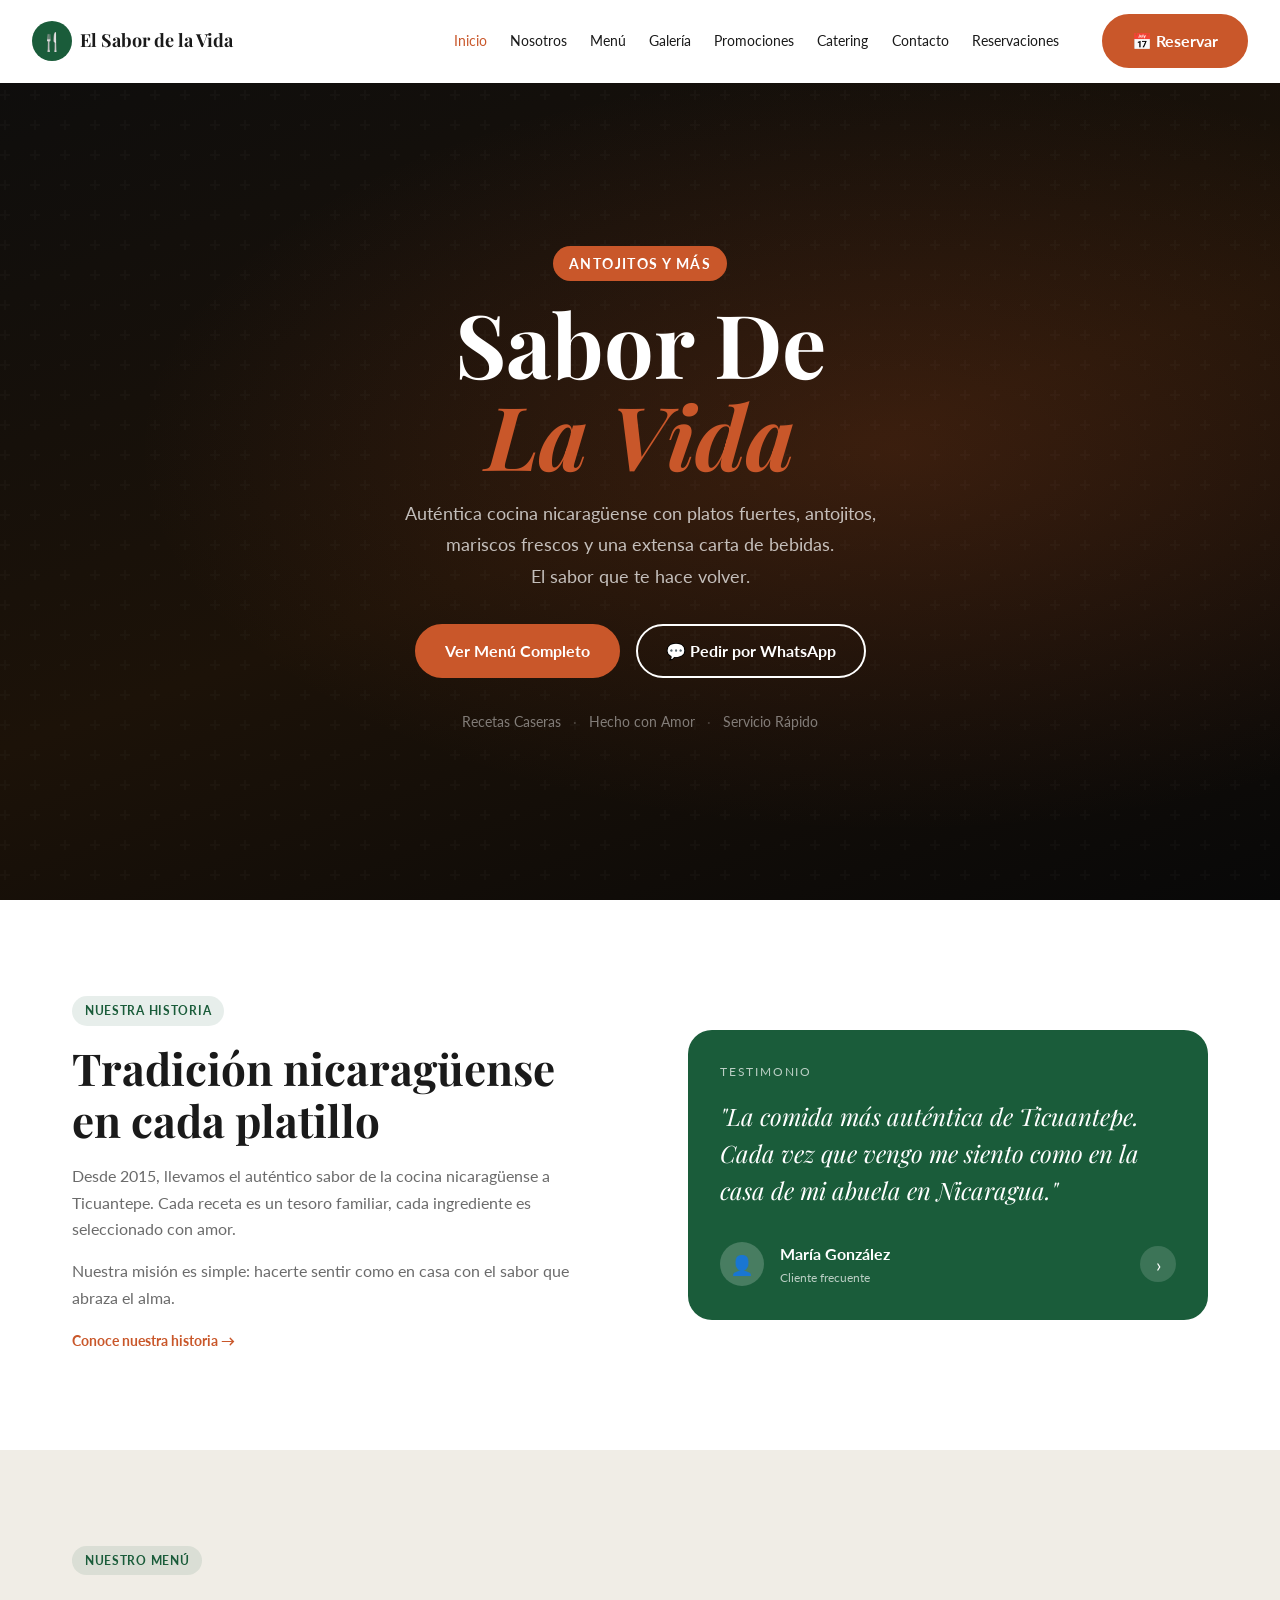
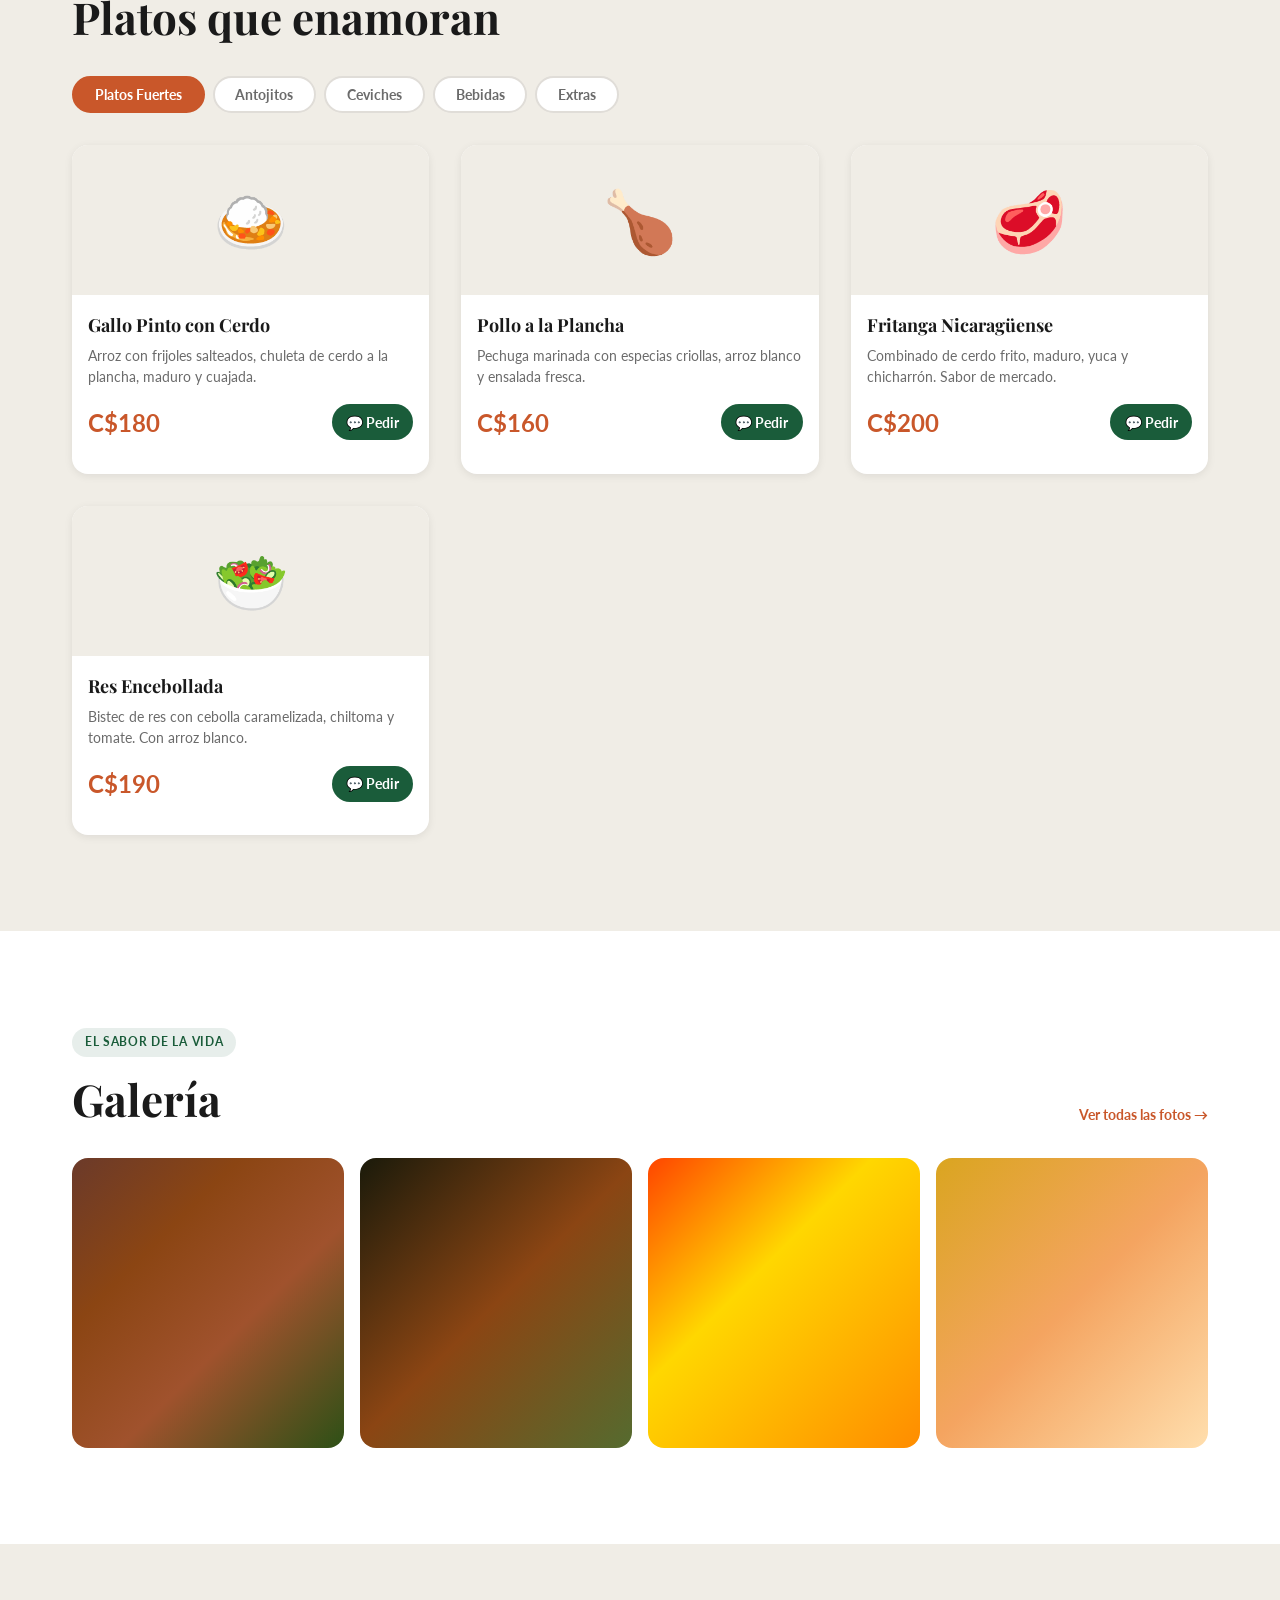
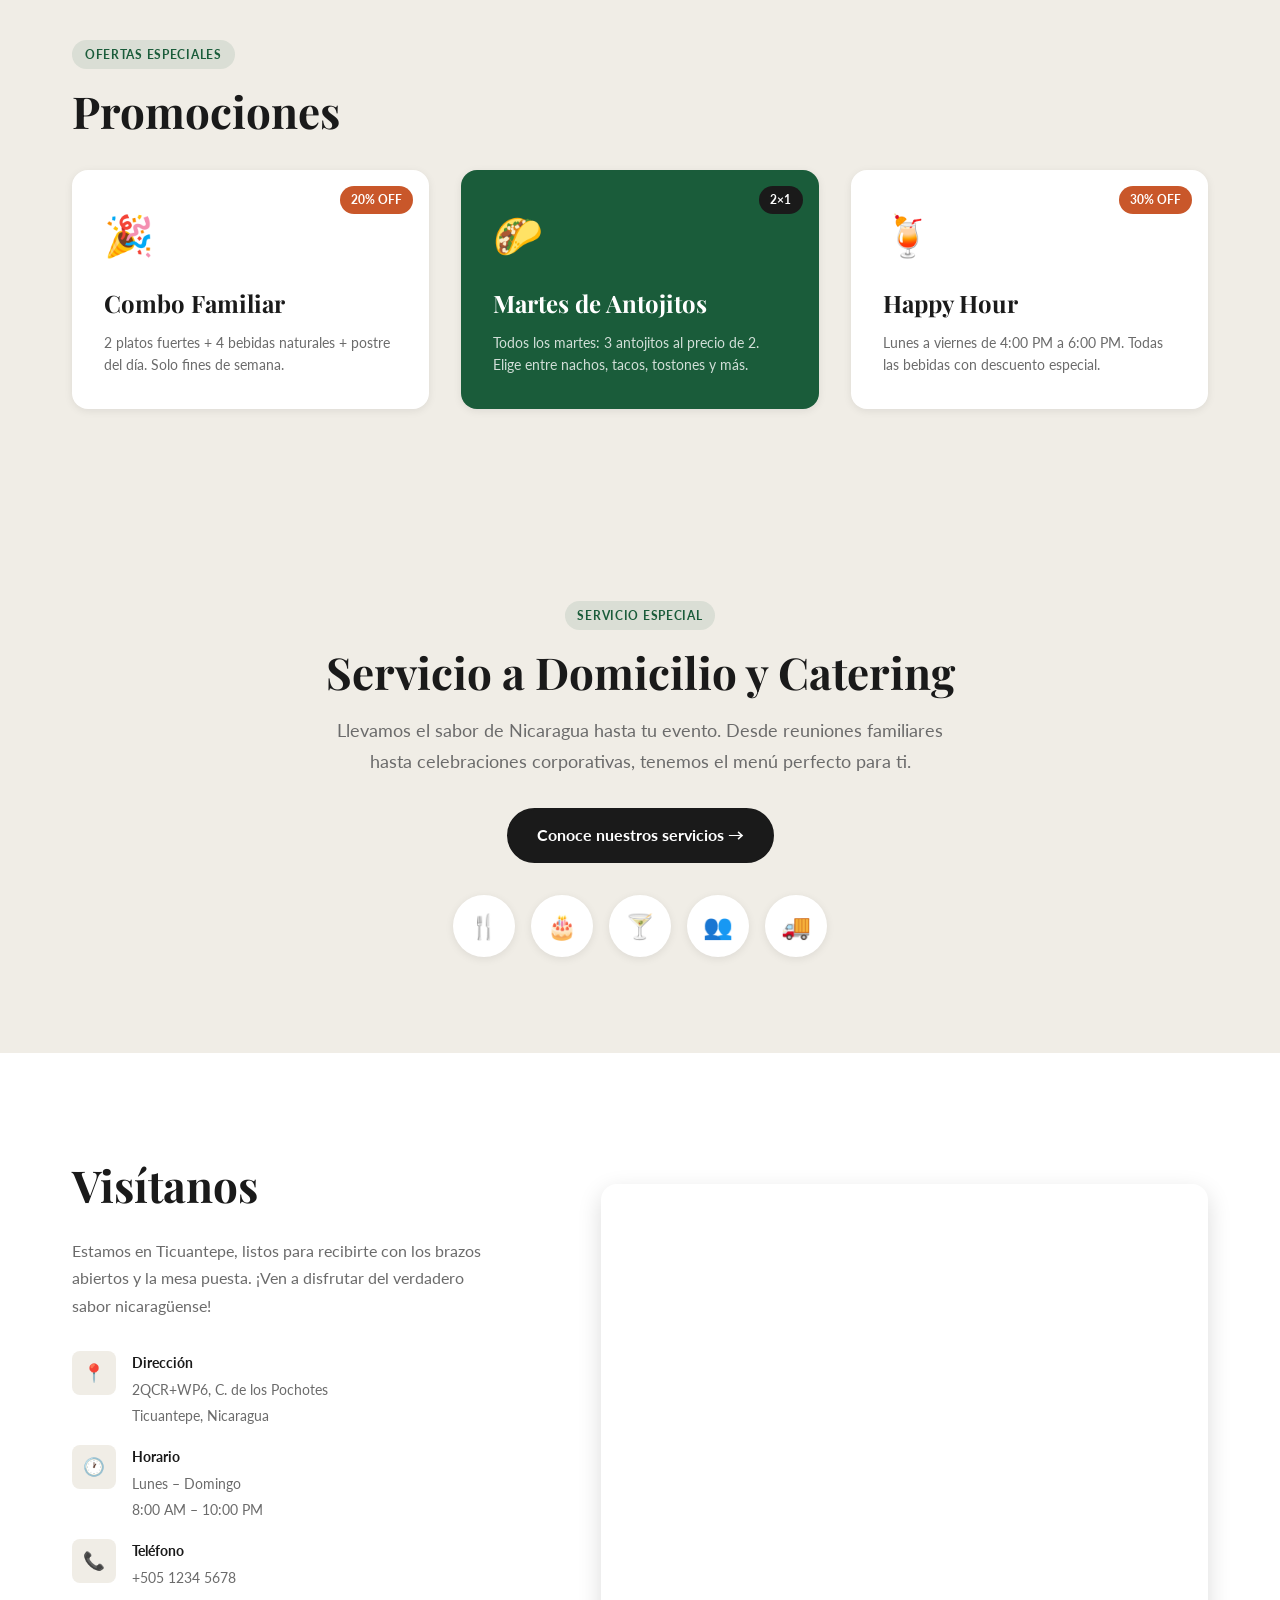
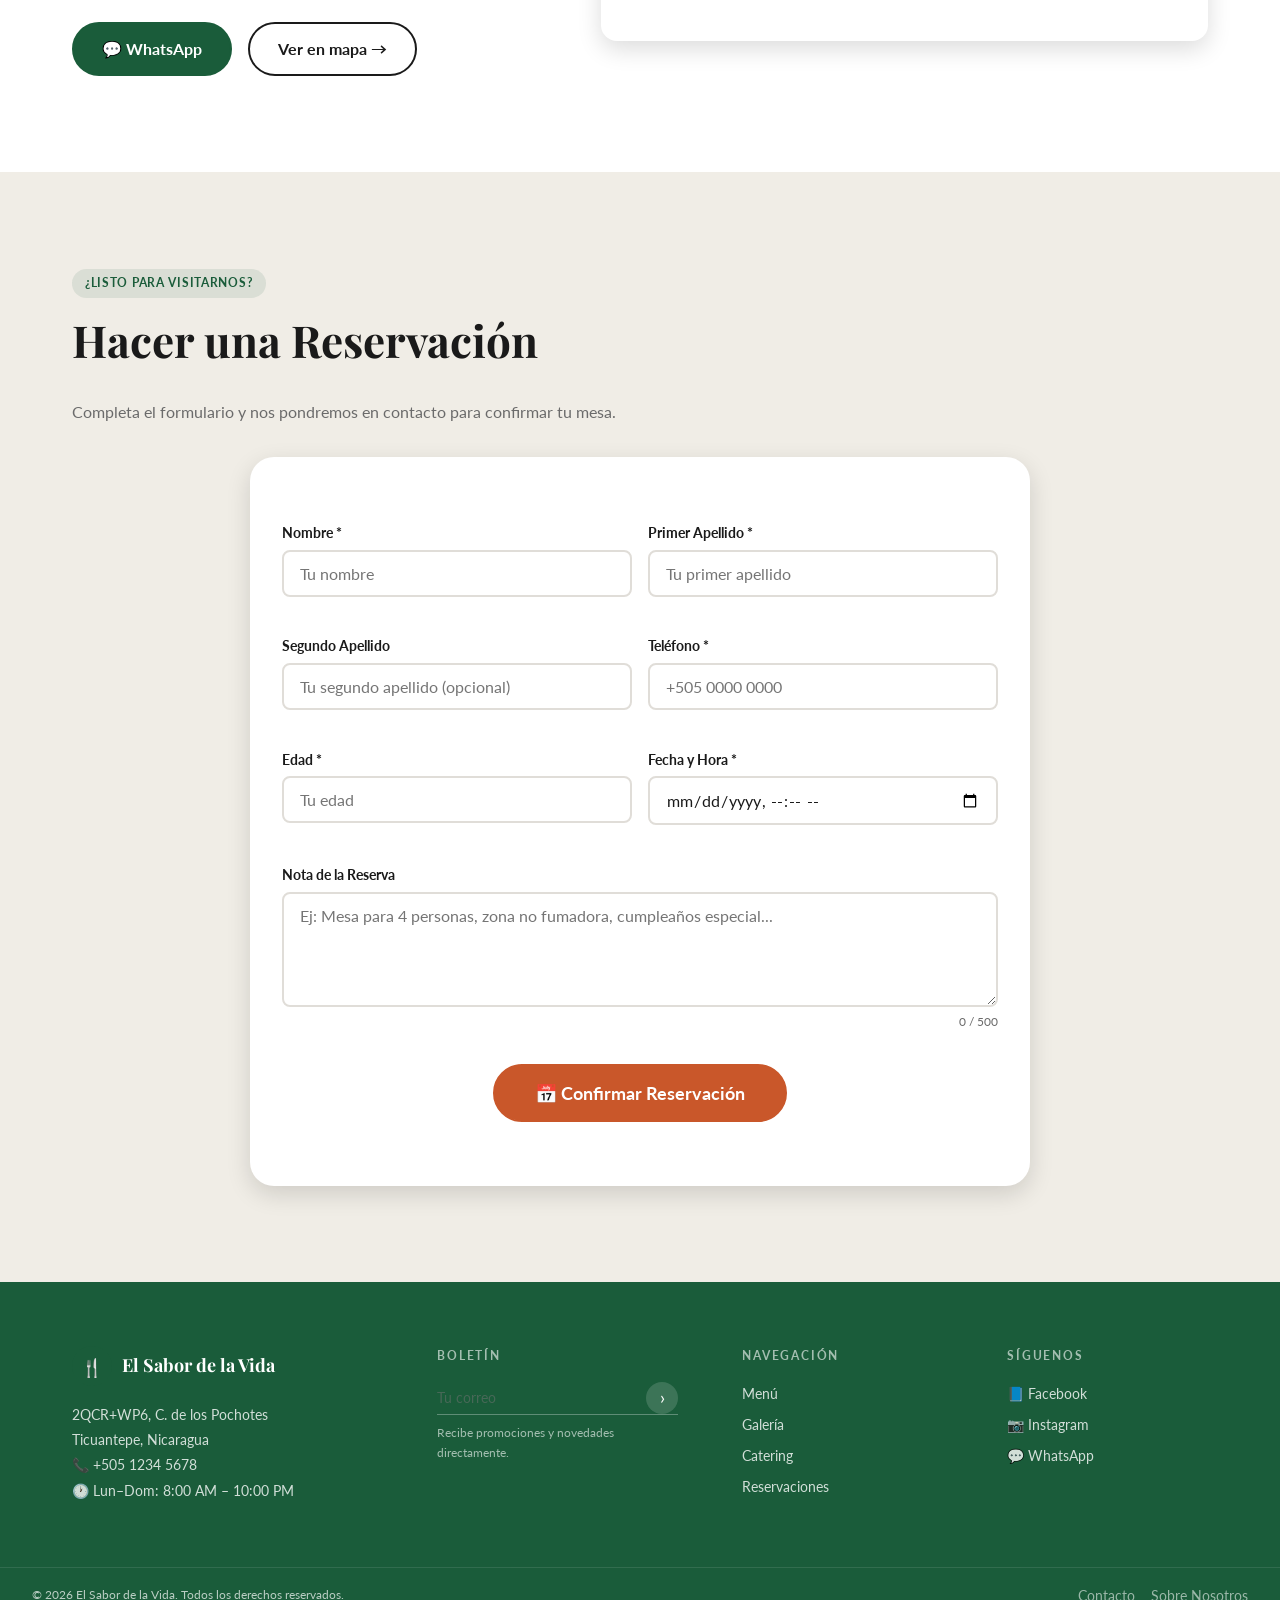
==== el_sabor_de_la_vida/index.html @ b7531ea4 "Pepepe" ====
<!DOCTYPE html>
<html lang="es">
<head>
  <meta charset="UTF-8" />
  <meta name="viewport" content="width=device-width, initial-scale=1.0" />
  <title>El Sabor de la Vida – Cocina Nicaragüense Auténtica</title>

  <!-- ============================================================
    FUENTES EXTERNAS – Google Fonts
    · Playfair Display → títulos / display (elegante, editorial)
    · Lato            → cuerpo de texto (legible, neutro)
  ============================================================ -->
  <link rel="preconnect" href="https://fonts.googleapis.com" />
  <link
    href="https://fonts.googleapis.com/css2?family=Playfair+Display:ital,wght@0,600;0,700;1,600&family=Lato:wght@300;400;700&display=swap"
    rel="stylesheet"
  />

  <link rel="stylesheet" href="css/styles.css">
</head>
<body>

  <!-- ===========================================================
       BLOQUE: NAV – BARRA DE NAVEGACIÓN PRINCIPAL
       Fija en la parte superior. JS le agrega nav--scrolled
       cuando el usuario baja más de 20px.
  =========================================================== -->
  <header class="nav" id="nav" role="banner">
    <div class="nav__inner">

      <!-- nav__logo – identidad de marca -->
      <a href="#inicio" class="nav__logo" aria-label="Inicio – El Sabor de la Vida">
        <span class="nav__logo-icono" aria-hidden="true">🍴</span>
        <span class="nav__logo-texto">El Sabor de la Vida</span>
      </a>

      <!-- nav__menu – enlaces de escritorio -->
      <nav class="nav__menu" id="navMenu" aria-label="Menú principal">
        <a href="#inicio"        class="nav__enlace nav__enlace--activo">Inicio</a>
        <a href="#nosotros"      class="nav__enlace">Nosotros</a>
        <a href="#menu"          class="nav__enlace">Menú</a>
        <a href="#galeria"       class="nav__enlace">Galería</a>
        <a href="#promociones"   class="nav__enlace">Promociones</a>
        <a href="#catering"      class="nav__enlace">Catering</a>
        <a href="#contacto"      class="nav__enlace">Contacto</a>
        <a href="#reservaciones" class="nav__enlace">Reservaciones</a>
      </nav>

      <!-- nav__cta – botón reservar (escritorio) -->
      <a href="#reservaciones" class="btn btn--primario nav__cta" aria-label="Hacer una reservación">
        📅 Reservar
      </a>

      <!-- nav__hamburger – menú móvil -->
      <button
        class="nav__hamburger"
        id="hamburger"
        aria-label="Abrir menú de navegación"
        aria-expanded="false"
        aria-controls="navMenu"
      >
        <span class="nav__hamburger-linea"></span>
        <span class="nav__hamburger-linea"></span>
        <span class="nav__hamburger-linea"></span>
      </button>

    </div>
  </header>

  <main>

    <!-- ===========================================================
         SECCIÓN 1: HERO / INICIO
         Pantalla completa oscura con el título grande del restaurante,
         subtítulo y dos botones CTA (menú y WhatsApp).
    =========================================================== -->
    <section class="hero" id="inicio" aria-label="Inicio">
      <!-- hero__textura – patrón decorativo -->
      <div class="hero__textura" aria-hidden="true"></div>

      <div class="hero__contenido">
        <!-- hero__badge – categoria del local -->
        <span class="hero__badge" aria-label="Categoría">Antojitos y Más</span>

        <!-- hero__titulo – el nombre del restaurante en grande -->
        <h1 class="hero__titulo">
          Sabor De<br>
          <em class="hero__titulo-acento">La Vida</em>
        </h1>

        <!-- hero__subtitulo – propuesta de valor -->
        <p class="hero__subtitulo">
          Auténtica cocina nicaragüense con platos fuertes, antojitos,<br>
          mariscos frescos y una extensa carta de bebidas.<br>
          El sabor que te hace volver.
        </p>

        <!-- hero__acciones – CTAs principales -->
        <div class="hero__acciones">
          <a href="#menu" class="btn btn--primario">Ver Menú Completo</a>
          <a
            href="https://wa.me/50581675714?text=Hola,%20quiero%20hacer%20un%20pedido"
            target="_blank" rel="noopener"
            class="btn btn--outline"
          >💬 Pedir por WhatsApp</a>
        </div>

        <!-- hero__etiquetas – rasgos del restaurante -->
        <p class="hero__etiquetas" aria-label="Características">
          <span>Recetas Caseras</span>
          <span class="hero__punto" aria-hidden="true">·</span>
          <span>Hecho con Amor</span>
          <span class="hero__punto" aria-hidden="true">·</span>
          <span>Servicio Rápido</span>
        </p>
      </div>
    </section>

    <!-- ===========================================================
         SECCIÓN 2: NOSOTROS
         Historia del restaurante (columna izquierda) +
         tarjeta de testimonio verde (columna derecha).
    =========================================================== -->
    <section class="nosotros" id="nosotros" aria-label="Nuestra historia">
      <div class="nosotros__inner container">

        <!-- Columna izquierda: historia -->
        <div class="nosotros__texto">
          <span class="label">Nuestra Historia</span>
          <h2 class="nosotros__titulo">
            Tradición nicaragüense<br>en cada platillo
          </h2>
          <p class="nosotros__parrafo">
            Desde 2015, llevamos el auténtico sabor de la cocina nicaragüense
            a Ticuantepe. Cada receta es un tesoro familiar, cada ingrediente
            es seleccionado con amor.
          </p>
          <p class="nosotros__parrafo">
            Nuestra misión es simple: hacerte sentir como en casa con
            el sabor que abraza el alma.
          </p>
          <a href="#galeria" class="link-flecha">Conoce nuestra historia →</a>
        </div>

        <!-- Columna derecha: testimonio -->
        <div class="testimonio" role="region" aria-label="Testimonio de cliente">
          <span class="testimonio__etiqueta">Testimonio</span>
          <blockquote class="testimonio__cita">
            "La comida más auténtica de Ticuantepe. Cada vez que vengo
            me siento como en la casa de mi abuela en Nicaragua."
          </blockquote>
          <div class="testimonio__autor">
            <div class="testimonio__avatar" aria-hidden="true">👤</div>
            <div>
              <strong class="testimonio__nombre">María González</strong>
              <span class="testimonio__rol">Cliente frecuente</span>
            </div>
            <button
              class="testimonio__nav"
              id="btnTestimonio"
              aria-label="Siguiente testimonio"
            >›</button>
          </div>
        </div>

      </div>
    </section>

    <!-- ===========================================================
         SECCIÓN 3: MENÚ
         Pestañas de categorías. Las tarjetas se inyectan
         dinámicamente desde los datos en el bloque de JS.
    =========================================================== -->
    <section class="menu" id="menu" aria-label="Nuestro menú">
      <div class="container">
        <span class="label">Nuestro Menú</span>
        <h2 class="seccion__titulo">Platos que enamoran</h2>

        <!-- Pestañas de categorías del menú -->
        <div class="menu__tabs" role="tablist" aria-label="Categorías del menú">
          <button class="menu__tab menu__tab--activo" role="tab" data-categoria="platos"    aria-selected="true">Platos Fuertes</button>
          <button class="menu__tab"                   role="tab" data-categoria="antojitos" aria-selected="false">Antojitos</button>
          <button class="menu__tab"                   role="tab" data-categoria="ceviches"  aria-selected="false">Ceviches</button>
          <button class="menu__tab"                   role="tab" data-categoria="bebidas"   aria-selected="false">Bebidas</button>
          <button class="menu__tab"                   role="tab" data-categoria="extras"    aria-selected="false">Extras</button>
        </div>

        <!-- Contenedor de tarjetas (se llena con JS) -->
        <div class="menu__grid" id="menuGrid" aria-live="polite"></div>
      </div>
    </section>

    <!-- ===========================================================
         SECCIÓN 4: GALERÍA
         Cuatro imágenes en grid con caption al hover.
    =========================================================== -->
    <section class="galeria" id="galeria" aria-label="Galería de fotos">
      <div class="container">
        <!-- galeria__cabecera – título + link de ver todas -->
        <div class="galeria__cabecera">
          <div>
            <span class="label">El Sabor de la Vida</span>
            <h2 class="seccion__titulo" style="margin-bottom:0">Galería</h2>
          </div>
          <a href="#galeria" class="link-flecha">Ver todas las fotos →</a>
        </div>

        <!-- galeria__grid – cuadrícula de imágenes -->
        <div class="galeria__grid">
          <div class="galeria__celda">
            <div class="galeria__imagen galeria__imagen--salon" role="img" aria-label="Salón del restaurante"></div>
            <div class="galeria__caption">Nuestro Salón Principal</div>
          </div>
          <div class="galeria__celda">
            <div class="galeria__imagen galeria__imagen--cocina" role="img" aria-label="Preparación de platillos"></div>
            <div class="galeria__caption">Preparación de Platillos</div>
          </div>
          <div class="galeria__celda">
            <div class="galeria__imagen galeria__imagen--bebidas" role="img" aria-label="Bebidas refrescantes"></div>
            <div class="galeria__caption">Bebidas Refrescantes</div>
          </div>
          <div class="galeria__celda">
            <div class="galeria__imagen galeria__imagen--postres" role="img" aria-label="Postres artesanales"></div>
            <div class="galeria__caption">Postres Artesanales</div>
          </div>
        </div>
      </div>
    </section>

    <!-- ===========================================================
         SECCIÓN 5: PROMOCIONES
         Tarjetas de ofertas especiales del restaurante.
    =========================================================== -->
    <section class="promo" id="promociones" aria-label="Promociones">
      <div class="container">
        <span class="label">Ofertas Especiales</span>
        <h2 class="seccion__titulo">Promociones</h2>

        <div class="promo__grid">

          <!-- Promo 1: Combo familiar -->
          <article class="promo__tarjeta" aria-label="Combo Familiar">
            <div class="promo__icono" aria-hidden="true">🎉</div>
            <h3 class="promo__titulo">Combo Familiar</h3>
            <p class="promo__descripcion">
              2 platos fuertes + 4 bebidas naturales + postre del día.
              Solo fines de semana.
            </p>
            <span class="promo__badge" aria-label="Descuento 20%">20% OFF</span>
          </article>

          <!-- Promo 2: Martes de antojitos (tarjeta destacada) -->
          <article class="promo__tarjeta promo__tarjeta--destacada" aria-label="Martes de Antojitos">
            <div class="promo__icono" aria-hidden="true">🌮</div>
            <h3 class="promo__titulo">Martes de Antojitos</h3>
            <p class="promo__descripcion">
              Todos los martes: 3 antojitos al precio de 2.
              Elige entre nachos, tacos, tostones y más.
            </p>
            <span class="promo__badge promo__badge--oscuro" aria-label="Promoción 2 por 1">2×1</span>
          </article>

          <!-- Promo 3: Happy Hour -->
          <article class="promo__tarjeta" aria-label="Happy Hour">
            <div class="promo__icono" aria-hidden="true">🍹</div>
            <h3 class="promo__titulo">Happy Hour</h3>
            <p class="promo__descripcion">
              Lunes a viernes de 4:00 PM a 6:00 PM.
              Todas las bebidas con descuento especial.
            </p>
            <span class="promo__badge" aria-label="Descuento 30%">30% OFF</span>
          </article>

        </div>
      </div>
    </section>

    <!-- ===========================================================
         SECCIÓN 6: CATERING
         Banner centrado con descripción del servicio y
         íconos representativos de cada tipo de evento.
    =========================================================== -->
    <section class="catering" id="catering" aria-label="Servicio de catering">
      <div class="catering__contenido">
        <span class="label">Servicio Especial</span>
        <h2 class="catering__titulo">Servicio a Domicilio y Catering</h2>
        <p class="catering__descripcion">
          Llevamos el sabor de Nicaragua hasta tu evento. Desde reuniones familiares
          hasta celebraciones corporativas, tenemos el menú perfecto para ti.
        </p>
        <a
          href="https://wa.me/50581675714?text=Hola,%20me%20interesa%20el%20servicio%20de%20catering"
          target="_blank" rel="noopener"
          class="btn btn--oscuro"
        >Conoce nuestros servicios →</a>

        <!-- Íconos de tipos de servicio -->
        <div class="catering__iconos">
          <div class="catering__icono" role="img" title="Restaurante"  aria-label="Restaurante">🍴</div>
          <div class="catering__icono" role="img" title="Eventos"      aria-label="Eventos">🎂</div>
          <div class="catering__icono" role="img" title="Bar"          aria-label="Bar">🍸</div>
          <div class="catering__icono" role="img" title="Personal"     aria-label="Atención personalizada">👥</div>
          <div class="catering__icono" role="img" title="A domicilio"  aria-label="Servicio a domicilio">🚚</div>
        </div>
      </div>
    </section>

    <!-- ===========================================================
         SECCIÓN 7: CONTACTO / VISÍTANOS
         Datos de contacto + mapa de Google embebido.
    =========================================================== -->
    <section class="contacto" id="contacto" aria-label="Información de contacto">
      <div class="contacto__inner container">

        <!-- Columna izquierda: información -->
        <div class="contacto__info">
          <h2 class="contacto__titulo">Visítanos</h2>
          <p class="contacto__intro">
            Estamos en Ticuantepe, listos para recibirte con los brazos abiertos
            y la mesa puesta. ¡Ven a disfrutar del verdadero sabor nicaragüense!
          </p>

          <!-- Lista de datos de contacto -->
          <ul class="contacto__lista">
            <li class="contacto__item">
              <span class="contacto__icono" aria-hidden="true">📍</span>
              <div>
                <strong class="contacto__item-titulo">Dirección</strong>
                <span class="contacto__item-valor">
                  2QCR+WP6, C. de los Pochotes<br>Ticuantepe, Nicaragua
                </span>
              </div>
            </li>
            <li class="contacto__item">
              <span class="contacto__icono" aria-hidden="true">🕐</span>
              <div>
                <strong class="contacto__item-titulo">Horario</strong>
                <span class="contacto__item-valor">
                  Lunes – Domingo<br>8:00 AM – 10:00 PM
                </span>
              </div>
            </li>
            <li class="contacto__item">
              <span class="contacto__icono" aria-hidden="true">📞</span>
              <div>
                <strong class="contacto__item-titulo">Teléfono</strong>
                <span class="contacto__item-valor">+505 1234 5678</span>
              </div>
            </li>
          </ul>

          <!-- Botones de acción -->
          <div class="contacto__acciones">
            <a
              href="https://wa.me/50581675714"
              target="_blank" rel="noopener"
              class="btn btn--verde"
              aria-label="Contactar por WhatsApp"
            >💬 WhatsApp</a>
            <a
              href="https://maps.google.com/?q=Ticuantepe,Nicaragua"
              target="_blank" rel="noopener"
              class="btn btn--outline-oscuro"
            >Ver en mapa →</a>
          </div>
        </div>

        <!-- Columna derecha: mapa -->
        <div class="contacto__mapa">
          <iframe src="https://www.google.com/maps/embed?pb=!1m18!1m12!1m3!1d3902.3082720576695!2d-86.21311185433514!3d12.02228550470023!2m3!1f0!2f0!3f0!3m2!1i1024!2i768!4f13.1!3m3!1m2!1s0x8f7401279a72dc95%3A0x40cee71701e7faca!2sEl%20Sabor%20de%20la%20Vida%2C%20Antojitos%20y%20Mas!5e0!3m2!1ses-419!2sni!4v1780209532398!5m2!1ses-419!2sni"
            width="600" 
            height="450"
            style="border:0;"
            allowfullscreen="" 
            loading="lazy" 
            referrerpolicy="no-referrer-when-downgrade">
          </iframe>
        </div>

      </div>
    </section>

    <!-- ===========================================================
         SECCIÓN 8: RESERVACIONES
         Formulario que recoge:
           · Nombre, Primer Apellido, Segundo Apellido
           · Teléfono, Edad, Fecha/Hora, Nota de la Reserva
         Los datos se envían al backend (api/reservaciones.php)
         mediante fetch() y también se redirige a WhatsApp.
    =========================================================== -->
    <section class="reserva" id="reservaciones" aria-label="Formulario de reservaciones">
      <div class="container">
        <span class="label">¿Listo para visitarnos?</span>
        <h2 class="seccion__titulo">Hacer una Reservación</h2>
        <p class="reserva__intro">
          Completa el formulario y nos pondremos en contacto para confirmar tu mesa.
        </p>

        <!-- Marco blanco del formulario -->
        <div class="reserva__marco">
          <form
            class="reserva__formulario"
            id="reservaForm"
            novalidate
            aria-label="Formulario de reserva"
          >

            <!-- Fila 1: Nombre + Primer Apellido -->
            <div class="reserva__fila">
              <div class="reserva__grupo">
                <label class="reserva__etiqueta" for="nombre">Nombre *</label>
                <input
                  class="reserva__input"
                  type="text"
                  id="nombre"
                  name="nombre"
                  placeholder="Tu nombre"
                  required
                  minlength="2"
                  maxlength="60"
                  autocomplete="given-name"
                  aria-required="true"
                  aria-describedby="errorNombre"
                />
                <span class="reserva__error" id="errorNombre" role="alert"></span>
              </div>

              <div class="reserva__grupo">
                <label class="reserva__etiqueta" for="primerApellido">Primer Apellido *</label>
                <input
                  class="reserva__input"
                  type="text"
                  id="primerApellido"
                  name="primerApellido"
                  placeholder="Tu primer apellido"
                  required
                  minlength="2"
                  maxlength="60"
                  autocomplete="family-name"
                  aria-required="true"
                  aria-describedby="errorPrimerApellido"
                />
                <span class="reserva__error" id="errorPrimerApellido" role="alert"></span>
              </div>
            </div>

            <!-- Fila 2: Segundo Apellido + Teléfono -->
            <div class="reserva__fila">
              <div class="reserva__grupo">
                <label class="reserva__etiqueta" for="segundoApellido">Segundo Apellido</label>
                <input
                  class="reserva__input"
                  type="text"
                  id="segundoApellido"
                  name="segundoApellido"
                  placeholder="Tu segundo apellido (opcional)"
                  maxlength="60"
                  autocomplete="additional-name"
                />
              </div>

              <div class="reserva__grupo">
                <label class="reserva__etiqueta" for="telefono">Teléfono *</label>
                <input
                  class="reserva__input"
                  type="tel"
                  id="telefono"
                  name="telefono"
                  placeholder="+505 0000 0000"
                  required
                  pattern="[\+]?[0-9\s\-]{7,15}"
                  autocomplete="tel"
                  aria-required="true"
                  aria-describedby="errorTelefono"
                />
                <span class="reserva__error" id="errorTelefono" role="alert"></span>
              </div>
            </div>

            <!-- Fila 3: Edad + Fecha de Reserva -->
            <div class="reserva__fila">
              <div class="reserva__grupo">
                <label class="reserva__etiqueta" for="edad">Edad *</label>
                <input
                  class="reserva__input"
                  type="number"
                  id="edad"
                  name="edad"
                  placeholder="Tu edad"
                  required
                  min="1"
                  max="120"
                  aria-required="true"
                  aria-describedby="errorEdad"
                />
                <span class="reserva__error" id="errorEdad" role="alert"></span>
              </div>

              <div class="reserva__grupo">
                <label class="reserva__etiqueta" for="fechaReserva">Fecha y Hora *</label>
                <input
                  class="reserva__input"
                  type="datetime-local"
                  id="fechaReserva"
                  name="fechaReserva"
                  required
                  aria-required="true"
                  aria-describedby="errorFecha"
                />
                <span class="reserva__error" id="errorFecha" role="alert"></span>
              </div>
            </div>

            <!-- Fila 4: Nota de la Reserva (ancho completo) -->
            <div class="reserva__grupo reserva__grupo--completo">
              <label class="reserva__etiqueta" for="nota">Nota de la Reserva</label>
              <textarea
                class="reserva__input reserva__textarea"
                id="nota"
                name="nota"
                placeholder="Ej: Mesa para 4 personas, zona no fumadora, cumpleaños especial..."
                rows="4"
                maxlength="500"
                aria-describedby="contadorNota"
              ></textarea>
              <span class="reserva__contador" id="contadorNota" aria-live="polite">0 / 500</span>
            </div>

            <!-- Botón de envío -->
            <div class="reserva__envio">
              <button
                type="submit"
                class="btn btn--primario btn--grande"
                id="btnReservar"
                aria-label="Confirmar reservación"
              >📅 Confirmar Reservación</button>
            </div>

            <!-- Área de resultado del envío -->
            <div
              class="reserva__mensaje"
              id="mensajeReserva"
              aria-live="assertive"
              role="status"
            ></div>

          </form>
        </div>
      </div>
    </section>

  </main>

  <!-- ===========================================================
       PIE DE PÁGINA
       Cuatro columnas: marca, boletín, navegación, redes.
  =========================================================== -->
  <footer class="footer" role="contentinfo">
    <div class="footer__principal container">

      <!-- Columna 1: Información del restaurante -->
      <div class="footer__columna">
        <div class="footer__logo">
          <span class="nav__logo-icono" aria-hidden="true">🍴</span>
          <strong>El Sabor de la Vida</strong>
        </div>
        <address class="footer__direccion" style="font-style:normal;">
          2QCR+WP6, C. de los Pochotes<br>Ticuantepe, Nicaragua
        </address>
        <p class="footer__meta">📞 +505 1234 5678</p>
        <p class="footer__meta">🕐 Lun–Dom: 8:00 AM – 10:00 PM</p>
      </div>

      <!-- Columna 2: Boletín de noticias -->
      <div class="footer__columna">
        <h3 class="footer__encabezado">Boletín</h3>
        <form class="footer__boletin" id="boletinForm" novalidate aria-label="Suscripción al boletín">
          <input
            class="footer__boletin-input"
            type="email"
            name="correo"
            placeholder="Tu correo"
            required
            aria-label="Correo electrónico para el boletín"
          />
          <button type="submit" class="footer__boletin-btn" aria-label="Suscribirse">›</button>
        </form>
        <p class="footer__pista">Recibe promociones y novedades directamente.</p>
      </div>

      <!-- Columna 3: Navegación rápida -->
      <div class="footer__columna">
        <h3 class="footer__encabezado">Navegación</h3>
        <nav class="footer__nav" aria-label="Navegación del pie de página">
          <a href="#menu"          class="footer__enlace">Menú</a>
          <a href="#galeria"       class="footer__enlace">Galería</a>
          <a href="#catering"      class="footer__enlace">Catering</a>
          <a href="#reservaciones" class="footer__enlace">Reservaciones</a>
        </nav>
      </div>

      <!-- Columna 4: Redes sociales -->
      <div class="footer__columna">
        <h3 class="footer__encabezado">Síguenos</h3>
        <div class="footer__redes">
          <a href="#" class="footer__red">📘 Facebook</a>
          <a href="#" class="footer__red">📷 Instagram</a>
          <a
            href="https://wa.me/50581675714"
            target="_blank" rel="noopener"
            class="footer__red"
          >💬 WhatsApp</a>
        </div>
      </div>

    </div>

    <!-- Barra inferior de copyright -->
    <div class="footer__barra">
      <span>© 2026 El Sabor de la Vida. Todos los derechos reservados.</span>
      <nav class="footer__legal" aria-label="Links legales">
        <a href="#contacto" class="footer__enlace">Contacto</a>
        <a href="#nosotros" class="footer__enlace">Sobre Nosotros</a>
      </nav>
    </div>
  </footer>

  <script src="js/app.js"></script>
</body>
</html>
---- el_sabor_de_la_vida/css/styles.css ----
/* ===========================================================
       STYLES.CSS – El Sabor de la Vida
       Metodología BEM  (Block__Element--Modifier)
       Paleta principal:
         · Verde oscuro  #1a5c3a  → institucional, nav, footer
         · Naranja       #c9572a  → acento, CTAs
         · Crema         #f0ede6  → fondos alternos
       =========================================================== */

    /* -----------------------------------------------------------
       0. VARIABLES CSS GLOBALES
          Todos los tokens de diseño centralizados aquí.
    ----------------------------------------------------------- */
    :root {
      /* Colores */
      --c-verde:        #1a5c3a;
      --c-verde-h:      #2a7a50;
      --c-naranja:      #c9572a;
      --c-naranja-h:    #e06630;
      --c-crema:        #f0ede6;
      --c-blanco:       #ffffff;
      --c-negro:        #1a1a1a;
      --c-gris:         #6b6b6b;
      --c-gris-claro:   #e0ddd8;

      /* Tipografía */
      --f-display: 'Playfair Display', Georgia, serif;
      --f-body:    'Lato', Helvetica, sans-serif;

      /* Escala tipográfica */
      --fs-xs:   0.75rem;
      --fs-sm:   0.875rem;
      --fs-base: 1rem;
      --fs-lg:   1.125rem;
      --fs-xl:   1.5rem;
      --fs-2xl:  2rem;
      --fs-3xl:  2.75rem;
      --fs-hero: clamp(2.8rem, 8vw, 5.5rem);

      /* Espaciados */
      --sp-xs: 0.5rem;
      --sp-sm: 1rem;
      --sp-md: 2rem;
      --sp-lg: 4rem;
      --sp-xl: 6rem;

      /* Bordes y sombras */
      --r-sm:   8px;
      --r-md:   16px;
      --r-lg:   24px;
      --r-pill: 9999px;
      --sh-sm:  0 2px 8px rgba(0,0,0,.08);
      --sh-md:  0 8px 24px rgba(0,0,0,.14);
      --sh-lg:  0 16px 48px rgba(0,0,0,.20);

      /* Transición global */
      --t: 0.25s ease;
    }

    /* -----------------------------------------------------------
       1. RESET Y BASE
          Normalización mínima para consistencia entre navegadores.
    ----------------------------------------------------------- */
    *, *::before, *::after { box-sizing: border-box; margin: 0; padding: 0; }

    html  { scroll-behavior: smooth; font-size: 16px; }

    body  {
      font-family: var(--f-body);
      color: var(--c-negro);
      background: var(--c-blanco);
      line-height: 1.65;
      overflow-x: hidden;
    }

    img   { max-width: 100%; display: block; }
    a     { color: inherit; text-decoration: none; }
    ul    { list-style: none; }
    button{ font-family: var(--f-body); }

    /* -----------------------------------------------------------
       2. UTILIDADES GLOBALES
    ----------------------------------------------------------- */

    /* Contenedor centrado */
    .container {
      width: 100%;
      max-width: 1200px;
      margin-inline: auto;
      padding-inline: var(--sp-md);
    }

    /* Etiqueta de sección pequeña */
    .label {
      display: inline-block;
      font-size: var(--fs-xs);
      font-weight: 700;
      color: var(--c-verde);
      background: rgba(26,92,58,.1);
      padding: .3rem .8rem;
      border-radius: var(--r-pill);
      letter-spacing: .06em;
      text-transform: uppercase;
      margin-bottom: var(--sp-sm);
    }
    .label--light { color: rgba(255,255,255,.85); background: rgba(255,255,255,.15); }

    /* Título estándar de sección */
    .seccion__titulo {
      font-family: var(--f-display);
      font-size: var(--fs-3xl);
      color: var(--c-negro);
      line-height: 1.2;
      margin-bottom: var(--sp-md);
    }

    /* Link con flecha */
    .link-flecha { color: var(--c-naranja); font-weight: 700; font-size: var(--fs-sm); transition: color var(--t); }
    .link-flecha:hover { color: var(--c-naranja-h); }

    /* -----------------------------------------------------------
       3. BOTONES  (btn – bloque BEM)
    ----------------------------------------------------------- */
    .btn {
      display: inline-flex;
      align-items: center;
      gap: .5rem;
      padding: .75rem 1.75rem;
      border-radius: var(--r-pill);
      font-size: var(--fs-base);
      font-weight: 700;
      cursor: pointer;
      transition: all var(--t);
      border: 2px solid transparent;
      text-decoration: none;
      white-space: nowrap;
    }

    /* btn--primario → naranja sólido */
    .btn--primario { background: var(--c-naranja); color: var(--c-blanco); border-color: var(--c-naranja); }
    .btn--primario:hover { background: var(--c-naranja-h); border-color: var(--c-naranja-h); transform: translateY(-2px); box-shadow: var(--sh-md); }

    /* btn--outline → borde blanco (sobre fondos oscuros) */
    .btn--outline { background: transparent; color: var(--c-blanco); border-color: var(--c-blanco); }
    .btn--outline:hover { background: var(--c-blanco); color: var(--c-negro); }

    /* btn--outline-oscuro → borde negro */
    .btn--outline-oscuro { background: transparent; color: var(--c-negro); border-color: var(--c-negro); }
    .btn--outline-oscuro:hover { background: var(--c-negro); color: var(--c-blanco); }

    /* btn--oscuro → fondo negro */
    .btn--oscuro { background: var(--c-negro); color: var(--c-blanco); border-color: var(--c-negro); }
    .btn--oscuro:hover { background: #333; transform: translateY(-2px); }

    /* btn--verde → fondo verde institucional */
    .btn--verde { background: var(--c-verde); color: var(--c-blanco); border-color: var(--c-verde); }
    .btn--verde:hover { background: var(--c-verde-h); transform: translateY(-2px); }

    /* btn--grande → tamaño XL */
    .btn--grande { padding: 1rem 2.5rem; font-size: var(--fs-lg); }

    /* btn--cargando → estado de espera */
    .btn--cargando { opacity: .7; cursor: not-allowed; pointer-events: none; }

    /* -----------------------------------------------------------
       4. NAVEGACIÓN (nav – bloque BEM)
          Fija en la parte superior. Gana sombra con .nav--scrolled
          que JS agrega al superar 20px de scroll.
    ----------------------------------------------------------- */
    .nav {
      position: fixed;
      top: 0; left: 0; right: 0;
      z-index: 1000;
      background: var(--c-blanco);
      border-bottom: 1px solid transparent;
      transition: box-shadow var(--t), border-color var(--t);
    }

    /* Estado: usuario hizo scroll */
    .nav--scrolled { box-shadow: var(--sh-sm); border-bottom-color: var(--c-gris-claro); }

    /* nav__inner – flex row interno */
    .nav__inner {
      display: flex;
      align-items: center;
      gap: var(--sp-sm);
      max-width: 1320px;
      margin-inline: auto;
      padding: .85rem var(--sp-md);
    }

    /* nav__logo – identidad */
    .nav__logo {
      display: flex; align-items: center; gap: .5rem;
      font-family: var(--f-display); font-size: var(--fs-lg);
      font-weight: 700; color: var(--c-negro); white-space: nowrap; flex-shrink: 0;
    }

    /* nav__logo-icono – círculo verde con emoji */
    .nav__logo-icono {
      display: grid; place-items: center;
      width: 40px; height: 40px;
      background: var(--c-verde); color: var(--c-blanco);
      border-radius: 50%; font-size: 1.1rem;
    }

    /* nav__menu – fila de enlaces */
    .nav__menu { display: flex; align-items: center; gap: .05rem; margin-left: auto; }

    /* nav__enlace – cada link */
    .nav__enlace {
      padding: .4rem .7rem; font-size: var(--fs-sm); font-weight: 400;
      color: var(--c-negro); border-radius: var(--r-sm); transition: color var(--t);
    }
    .nav__enlace:hover, .nav__enlace--activo { color: var(--c-naranja); }

    /* nav__cta – botón reservar */
    .nav__cta { flex-shrink: 0; margin-left: var(--sp-sm); }

    /* nav__hamburger – botón móvil */
    .nav__hamburger {
      display: none; flex-direction: column; gap: 5px;
      background: none; border: none; cursor: pointer; padding: .5rem; margin-left: auto;
    }

    /* nav__hamburger-linea – cada raya del ícono */
    .nav__hamburger-linea {
      display: block; width: 24px; height: 2px;
      background: var(--c-negro); border-radius: 2px; transition: all var(--t);
    }

    /* -----------------------------------------------------------
       5. HERO (hero – bloque BEM)
          Pantalla completa. Fondo oscuro con textura sutil.
    ----------------------------------------------------------- */
    .hero {
      position: relative;
      min-height: 100vh;
      display: flex; align-items: center; justify-content: center; text-align: center;
      background:
        radial-gradient(ellipse at 70% 50%, rgba(201,87,42,.18) 0%, transparent 60%),
        linear-gradient(160deg, #0d0d0d 0%, #1c1208 55%, #080808 100%);
      overflow: hidden;
      padding-top: 80px;
    }

    /* hero__textura – capa de ruido decorativo */
    .hero__textura {
      position: absolute; inset: 0; pointer-events: none;
      background-image: url("data:image/svg+xml,%3Csvg width='60' height='60' viewBox='0 0 60 60' xmlns='http://www.w3.org/2000/svg'%3E%3Cg fill='%23ffffff' fill-opacity='0.018'%3E%3Cpath d='M36 34v-4h-2v4h-4v2h4v4h2v-4h4v-2h-4zm0-30V0h-2v4h-4v2h4v4h2V6h4V4h-4zM6 34v-4H4v4H0v2h4v4h2v-4h4v-2H6zM6 4V0H4v4H0v2h4v4h2V6h4V4H6z'/%3E%3C/g%3E%3C/svg%3E");
    }

    /* hero__contenido – caja de texto centrada */
    .hero__contenido {
      position: relative; z-index: 1;
      max-width: 820px; padding: var(--sp-md);
      animation: entrarArriba .85s ease both;
    }

    /* hero__badge – pastilla de categoría naranja */
    .hero__badge {
      display: inline-block; background: var(--c-naranja); color: var(--c-blanco);
      font-size: var(--fs-sm); font-weight: 700; letter-spacing: .1em; text-transform: uppercase;
      padding: .35rem 1rem; border-radius: var(--r-pill); margin-bottom: var(--sp-sm);
    }

    /* hero__titulo – el título gigante */
    .hero__titulo {
      font-family: var(--f-display); font-size: var(--fs-hero);
      font-weight: 700; color: var(--c-blanco); line-height: 1.05; margin-bottom: var(--sp-sm);
    }

    /* hero__titulo-acento – "La Vida" en naranja cursiva */
    .hero__titulo-acento { color: var(--c-naranja); font-style: italic; }

    /* hero__subtitulo – descripción breve */
    .hero__subtitulo {
      color: rgba(255,255,255,.72); font-size: var(--fs-lg);
      line-height: 1.75; margin-bottom: var(--sp-md);
    }

    /* hero__acciones – botones CTA */
    .hero__acciones {
      display: flex; justify-content: center; gap: var(--sp-sm);
      flex-wrap: wrap; margin-bottom: var(--sp-md);
    }

    /* hero__etiquetas – rasgos del restaurante */
    .hero__etiquetas {
      color: rgba(255,255,255,.45); font-size: var(--fs-sm);
      display: flex; justify-content: center; gap: .75rem; flex-wrap: wrap;
    }
    .hero__punto { opacity: .45; }

    /* -----------------------------------------------------------
       6. NOSOTROS (nosotros – bloque BEM)
          Dos columnas: historia + testimonio verde.
    ----------------------------------------------------------- */
    .nosotros { padding-block: var(--sp-xl); background: var(--c-blanco); }

    /* nosotros__inner – grid 2 columnas */
    .nosotros__inner {
      display: grid; grid-template-columns: 1fr 1fr;
      gap: var(--sp-xl); align-items: center;
    }

    /* nosotros__titulo – título editorial */
    .nosotros__titulo {
      font-family: var(--f-display); font-size: var(--fs-3xl);
      line-height: 1.2; margin-bottom: var(--sp-sm);
    }

    /* nosotros__parrafo – texto de historia */
    .nosotros__parrafo { color: var(--c-gris); margin-bottom: var(--sp-sm); }

    /* testimonio – tarjeta verde con cita */
    .testimonio {
      background: var(--c-verde); color: var(--c-blanco);
      border-radius: var(--r-lg); padding: var(--sp-md);
    }

    /* testimonio__etiqueta – "TESTIMONIO" pequeño */
    .testimonio__etiqueta {
      font-size: var(--fs-xs); letter-spacing: .15em; opacity: .7;
      display: block; margin-bottom: var(--sp-sm); text-transform: uppercase;
    }

    /* testimonio__cita – texto de la cita */
    .testimonio__cita {
      font-family: var(--f-display); font-size: var(--fs-xl);
      font-style: italic; line-height: 1.55; margin-bottom: var(--sp-md);
    }

    /* testimonio__autor – fila avatar + nombre */
    .testimonio__autor { display: flex; align-items: center; gap: var(--sp-sm); }

    /* testimonio__avatar – círculo de icono */
    .testimonio__avatar {
      width: 44px; height: 44px; border-radius: 50%;
      background: rgba(255,255,255,.2);
      display: grid; place-items: center; font-size: 1.2rem; flex-shrink: 0;
    }

    /* testimonio__nombre / __rol */
    .testimonio__nombre { display: block; font-weight: 700; }
    .testimonio__rol    { display: block; font-size: var(--fs-xs); opacity: .7; }

    /* testimonio__nav – botón de siguiente */
    .testimonio__nav {
      margin-left: auto; width: 36px; height: 36px;
      border-radius: 50%; background: rgba(255,255,255,.15);
      border: none; color: var(--c-blanco); font-size: 1.2rem;
      cursor: pointer; transition: background var(--t);
    }
    .testimonio__nav:hover { background: rgba(255,255,255,.3); }

    /* -----------------------------------------------------------
       7. MENÚ (menu – bloque BEM)
          Pestañas de categorías + tarjetas de platos.
    ----------------------------------------------------------- */
    .menu { padding-block: var(--sp-xl); background: var(--c-crema); }

    /* menu__tabs – barra de pestañas */
    .menu__tabs { display: flex; gap: var(--sp-xs); flex-wrap: wrap; margin-bottom: var(--sp-md); }

    /* menu__tab – cada botón de categoría */
    .menu__tab {
      padding: .5rem 1.3rem; border-radius: var(--r-pill);
      border: 2px solid var(--c-gris-claro);
      background: var(--c-blanco); font-size: var(--fs-sm); font-weight: 700;
      cursor: pointer; transition: all var(--t); color: var(--c-gris);
    }
    .menu__tab:hover { border-color: var(--c-naranja); color: var(--c-naranja); }

    /* menu__tab--activo – pestaña seleccionada */
    .menu__tab--activo {
      background: var(--c-naranja); border-color: var(--c-naranja); color: var(--c-blanco);
    }

    /* menu__grid – cuadrícula de tarjetas */
    .menu__grid {
      display: grid; grid-template-columns: repeat(auto-fill, minmax(270px, 1fr));
      gap: var(--sp-md); transition: opacity .25s ease;
    }

    /* menu__tarjeta – tarjeta individual de plato */
    .menu__tarjeta {
      background: var(--c-blanco); border-radius: var(--r-md);
      overflow: hidden; box-shadow: var(--sh-sm);
      transition: transform var(--t), box-shadow var(--t);
    }
    .menu__tarjeta:hover { transform: translateY(-5px); box-shadow: var(--sh-md); }

    /* menu__tarjeta-imagen – zona de emoji/imagen */
    .menu__tarjeta-imagen {
      background: var(--c-crema); height: 150px;
      display: grid; place-items: center; font-size: 3.8rem;
    }

    /* menu__tarjeta-cuerpo – información del plato */
    .menu__tarjeta-cuerpo { padding: var(--sp-sm) var(--sp-sm) var(--sp-md); }

    /* menu__tarjeta-nombre – nombre del plato */
    .menu__tarjeta-nombre { font-family: var(--f-display); font-size: var(--fs-lg); margin-bottom: .25rem; }

    /* menu__tarjeta-descripcion – descripción breve */
    .menu__tarjeta-descripcion { font-size: var(--fs-sm); color: var(--c-gris); margin-bottom: var(--sp-sm); line-height: 1.5; }

    /* menu__tarjeta-pie – fila precio + botón */
    .menu__tarjeta-pie { display: flex; align-items: center; justify-content: space-between; }

    /* menu__tarjeta-precio – precio en naranja */
    .menu__tarjeta-precio { font-size: var(--fs-xl); font-weight: 700; color: var(--c-naranja); }

    /* menu__tarjeta-btn – enlace a WhatsApp */
    .menu__tarjeta-btn {
      padding: .4rem .9rem; background: var(--c-verde); color: var(--c-blanco);
      border: none; border-radius: var(--r-pill); font-size: var(--fs-sm);
      font-weight: 700; cursor: pointer; transition: background var(--t); text-decoration: none;
    }
    .menu__tarjeta-btn:hover { background: var(--c-verde-h); }

    /* -----------------------------------------------------------
       8. GALERÍA (galeria – bloque BEM)
          Grid asimétrico 4 columnas con caption en hover.
    ----------------------------------------------------------- */
    .galeria { padding-block: var(--sp-xl); background: var(--c-blanco); }

    /* galeria__cabecera – fila título + link */
    .galeria__cabecera {
      display: flex; justify-content: space-between;
      align-items: flex-end; margin-bottom: var(--sp-md);
    }

    /* galeria__grid – grid principal */
    .galeria__grid {
      display: grid; grid-template-columns: repeat(4, 1fr);
      grid-template-rows: 290px; gap: var(--sp-sm);
    }

    /* galeria__celda – contenedor de imagen */
    .galeria__celda { position: relative; overflow: hidden; border-radius: var(--r-md); }

    /* galeria__celda--ancha – ocupa 2 columnas */
    .galeria__celda--ancha { }

    /* galeria__imagen – fondo representativo por gradiente */
    .galeria__imagen { width: 100%; height: 100%; transition: transform .4s ease; background-size: cover; background-position: center; }

    /* Cada imagen con color representativo */
    .galeria__imagen--salon {
      background: linear-gradient(135deg,#6B3A2A 0%,#8B4513 30%,#A0522D 60%,#2d5016 100%);
    }
    .galeria__imagen--cocina {
      background: linear-gradient(135deg,#1a1a0a 0%,#8B4513 50%,#556B2F 100%);
    }
    .galeria__imagen--bebidas {
      background: linear-gradient(135deg,#FF4500 0%,#FFD700 40%,#FF8C00 100%);
    }
    .galeria__imagen--postres {
      background: linear-gradient(135deg,#DAA520 0%,#F4A460 50%,#FFDEAD 100%);
    }

    .galeria__celda:hover .galeria__imagen { transform: scale(1.06); }

    /* galeria__caption – texto superpuesto al hover */
    .galeria__caption {
      position: absolute; bottom: 0; left: 0; right: 0;
      background: linear-gradient(transparent, rgba(0,0,0,.72));
      color: var(--c-blanco); padding: var(--sp-sm);
      font-size: var(--fs-sm); font-weight: 700;
      transform: translateY(100%); transition: transform var(--t);
    }
    .galeria__celda:hover .galeria__caption { transform: translateY(0); }

    /* -----------------------------------------------------------
       9. PROMOCIONES (promo – bloque BEM)
          Tres tarjetas con badge de descuento.
    ----------------------------------------------------------- */
    .promo { padding-block: var(--sp-xl); background: var(--c-crema); }

    /* promo__grid – cuadrícula de 3 columnas */
    .promo__grid { display: grid; grid-template-columns: repeat(auto-fit, minmax(270px, 1fr)); gap: var(--sp-md); }

    /* promo__tarjeta – tarjeta individual */
    .promo__tarjeta {
      background: var(--c-blanco); border-radius: var(--r-md);
      padding: var(--sp-md); position: relative;
      box-shadow: var(--sh-sm); transition: transform var(--t), box-shadow var(--t);
    }
    .promo__tarjeta:hover { transform: translateY(-5px); box-shadow: var(--sh-md); }

    /* promo__tarjeta--destacada – fondo verde */
    .promo__tarjeta--destacada { background: var(--c-verde); color: var(--c-blanco); }

    /* promo__icono – emoji grande */
    .promo__icono { font-size: 2.5rem; margin-bottom: var(--sp-sm); }

    /* promo__titulo – nombre de la promo */
    .promo__titulo { font-family: var(--f-display); font-size: var(--fs-xl); margin-bottom: var(--sp-xs); }

    /* promo__descripcion – detalles */
    .promo__descripcion { font-size: var(--fs-sm); color: var(--c-gris); line-height: 1.6; }
    .promo__tarjeta--destacada .promo__descripcion { color: rgba(255,255,255,.8); }

    /* promo__badge – etiqueta de descuento */
    .promo__badge {
      position: absolute; top: var(--sp-sm); right: var(--sp-sm);
      background: var(--c-naranja); color: var(--c-blanco);
      font-size: var(--fs-xs); font-weight: 700;
      padding: .25rem .7rem; border-radius: var(--r-pill);
    }
    .promo__badge--oscuro { background: var(--c-negro); }

    /* -----------------------------------------------------------
       10. CATERING (catering – bloque BEM)
           Banner centrado con íconos de servicios.
    ----------------------------------------------------------- */
    .catering { padding-block: var(--sp-xl); background: var(--c-crema); }

    /* catering__contenido – caja centrada */
    .catering__contenido { text-align: center; max-width: 700px; margin-inline: auto; padding-inline: var(--sp-md); }

    /* catering__titulo – título grande */
    .catering__titulo { font-family: var(--f-display); font-size: var(--fs-3xl); margin-bottom: var(--sp-sm); line-height: 1.2; }

    /* catering__descripcion – párrafo descriptivo */
    .catering__descripcion { color: var(--c-gris); font-size: var(--fs-lg); line-height: 1.7; margin-bottom: var(--sp-md); }

    /* catering__iconos – fila de íconos */
    .catering__iconos { display: flex; justify-content: center; gap: var(--sp-sm); flex-wrap: wrap; margin-top: var(--sp-md); }

    /* catering__icono – círculo con emoji */
    .catering__icono {
      width: 62px; height: 62px; border-radius: 50%;
      background: var(--c-blanco); display: grid; place-items: center;
      font-size: 1.5rem; box-shadow: var(--sh-sm); transition: transform var(--t);
    }
    .catering__icono:hover { transform: scale(1.12); }

    /* -----------------------------------------------------------
       11. CONTACTO (contacto – bloque BEM)
           Dos columnas: datos + mapa embebido.
    ----------------------------------------------------------- */
    .contacto { padding-block: var(--sp-xl); background: var(--c-blanco); }

    /* contacto__inner – grid 2 columnas */
    .contacto__inner { display: grid; grid-template-columns: 1fr 1.4fr; gap: var(--sp-xl); align-items: center; }

    /* contacto__titulo – "Visítanos" */
    .contacto__titulo { font-family: var(--f-display); font-size: var(--fs-3xl); margin-bottom: var(--sp-sm); }

    /* contacto__intro – texto introductorio */
    .contacto__intro { color: var(--c-gris); margin-bottom: var(--sp-md); line-height: 1.7; }

    /* contacto__lista – lista de datos */
    .contacto__lista { display: flex; flex-direction: column; gap: var(--sp-sm); margin-bottom: var(--sp-md); }

    /* contacto__item – fila de dato */
    .contacto__item { display: flex; gap: var(--sp-sm); align-items: flex-start; }

    /* contacto__icono – caja del emoji */
    .contacto__icono {
      width: 44px; height: 44px; border-radius: var(--r-sm);
      background: var(--c-crema); display: grid; place-items: center;
      font-size: 1.1rem; flex-shrink: 0;
    }

    /* contacto__item-titulo / __item-valor */
    .contacto__item-titulo { display: block; font-size: var(--fs-sm); font-weight: 700; margin-bottom: 2px; }
    .contacto__item-valor  { font-size: var(--fs-sm); color: var(--c-gris); line-height: 1.5; }

    /* contacto__acciones – botones */
    .contacto__acciones { display: flex; gap: var(--sp-sm); flex-wrap: wrap; }

    /* contacto__mapa – contenedor del iframe */
    .contacto__mapa { border-radius: var(--r-md); overflow: hidden; box-shadow: var(--sh-md); }

    /* -----------------------------------------------------------
       12. RESERVACIONES (reserva – bloque BEM)
           Formulario con validación en tiempo real.
    ----------------------------------------------------------- */
    .reserva { padding-block: var(--sp-xl); background: var(--c-crema); }

    /* reserva__intro – párrafo introductorio */
    .reserva__intro { color: var(--c-gris); margin-bottom: var(--sp-md); }

    /* reserva__marco – tarjeta blanca con sombra */
    .reserva__marco {
      background: var(--c-blanco); border-radius: var(--r-lg);
      padding: var(--sp-lg) var(--sp-md); box-shadow: var(--sh-md);
      max-width: 780px; margin-inline: auto;
    }

    /* reserva__formulario – el form en sí */
    .reserva__formulario { display: flex; flex-direction: column; gap: var(--sp-sm); }

    /* reserva__fila – fila de 2 campos */
    .reserva__fila { display: grid; grid-template-columns: 1fr 1fr; gap: var(--sp-sm); }

    /* reserva__grupo – campo + etiqueta */
    .reserva__grupo { display: flex; flex-direction: column; gap: .35rem; }

    /* reserva__grupo--completo – fila entera */
    .reserva__grupo--completo { grid-column: 1 / -1; }

    /* reserva__etiqueta – label del campo */
    .reserva__etiqueta { font-size: var(--fs-sm); font-weight: 700; color: var(--c-negro); }

    /* reserva__input – campo de texto base */
    .reserva__input {
      padding: .75rem 1rem; border: 2px solid var(--c-gris-claro);
      border-radius: var(--r-sm); font-family: var(--f-body); font-size: var(--fs-base);
      color: var(--c-negro); transition: border-color var(--t), box-shadow var(--t);
      background: var(--c-blanco); width: 100%;
    }
    .reserva__input:focus { outline: none; border-color: var(--c-verde); box-shadow: 0 0 0 3px rgba(26,92,58,.12); }

    /* reserva__input--error – campo con error */
    .reserva__input--error { border-color: #d32f2f !important; box-shadow: 0 0 0 3px rgba(211,47,47,.1) !important; }

    /* reserva__textarea – área de notas */
    .reserva__textarea { resize: vertical; min-height: 115px; }

    /* reserva__error – mensaje de error inline */
    .reserva__error { font-size: var(--fs-xs); color: #d32f2f; min-height: 1rem; display: block; }

    /* reserva__contador – contador de caracteres */
    .reserva__contador { font-size: var(--fs-xs); color: var(--c-gris); text-align: right; }

    /* reserva__envio – fila del botón */
    .reserva__envio { margin-top: var(--sp-sm); text-align: center; }

    /* reserva__mensaje – resultado del envío */
    .reserva__mensaje {
      text-align: center; padding: var(--sp-sm); border-radius: var(--r-sm);
      font-weight: 700; display: none;
    }
    .reserva__mensaje--exito {
      display: block; background: rgba(26,92,58,.1); color: var(--c-verde);
      border: 1px solid rgba(26,92,58,.2);
    }
    .reserva__mensaje--error {
      display: block; background: rgba(211,47,47,.1); color: #d32f2f;
      border: 1px solid rgba(211,47,47,.2);
    }

    /* -----------------------------------------------------------
       13. PIE DE PÁGINA (footer – bloque BEM)
           Fondo verde oscuro, cuatro columnas.
    ----------------------------------------------------------- */
    .footer { background: var(--c-verde); color: var(--c-blanco); }

    /* footer__principal – grid 4 columnas */
    .footer__principal {
      display: grid; grid-template-columns: 1.5fr 1.2fr 1fr 1fr;
      gap: var(--sp-lg); padding-block: var(--sp-lg);
    }

    /* footer__logo – identidad en el pie */
    .footer__logo {
      display: flex; align-items: center; gap: .6rem;
      font-family: var(--f-display); font-size: var(--fs-lg);
      margin-bottom: var(--sp-sm);
    }

    /* footer__direccion / __meta – información de contacto */
    .footer__direccion,
    .footer__meta { font-size: var(--fs-sm); opacity: .8; line-height: 1.8; }

    /* footer__encabezado – título de columna */
    .footer__encabezado {
      font-size: var(--fs-xs); letter-spacing: .15em; opacity: .6;
      margin-bottom: var(--sp-sm); text-transform: uppercase;
    }

    /* footer__boletin – formulario de suscripción */
    .footer__boletin {
      display: flex; border-bottom: 1px solid rgba(255,255,255,.3);
      margin-bottom: var(--sp-xs);
    }

    /* footer__boletin-input – campo de email */
    .footer__boletin-input {
      background: transparent; border: none; outline: none;
      color: var(--c-blanco); font-family: var(--f-body);
      font-size: var(--fs-sm); flex: 1; padding-block: .4rem;
    }
    .footer__boletin-input::placeholder { opacity: .5; }

    /* footer__boletin-btn – botón enviar */
    .footer__boletin-btn {
      background: rgba(255,255,255,.15); border: none; color: var(--c-blanco);
      width: 32px; height: 32px; border-radius: 50%; font-size: 1.1rem;
      cursor: pointer; transition: background var(--t);
    }
    .footer__boletin-btn:hover { background: rgba(255,255,255,.3); }

    /* footer__pista – texto auxiliar del boletín */
    .footer__pista { font-size: var(--fs-xs); opacity: .6; }

    /* footer__nav – navegación rápida */
    .footer__nav { display: flex; flex-direction: column; gap: var(--sp-xs); }

    /* footer__enlace – link del pie */
    .footer__enlace { font-size: var(--fs-sm); opacity: .8; transition: opacity var(--t); }
    .footer__enlace:hover { opacity: 1; }

    /* footer__redes – lista de redes sociales */
    .footer__redes { display: flex; flex-direction: column; gap: var(--sp-xs); }

    /* footer__red – enlace de red social */
    .footer__red { font-size: var(--fs-sm); opacity: .8; transition: opacity var(--t); }
    .footer__red:hover { opacity: 1; }

    /* footer__barra – pie de copyright */
    .footer__barra {
      border-top: 1px solid rgba(255,255,255,.15);
      display: flex; justify-content: space-between; align-items: center;
      padding: var(--sp-sm) var(--sp-md); font-size: var(--fs-xs); opacity: .7;
    }

    /* footer__legal – links legales */
    .footer__legal { display: flex; gap: var(--sp-sm); }

    /* -----------------------------------------------------------
       14. ANIMACIONES
    ----------------------------------------------------------- */
    @keyframes entrarArriba {
      from { opacity: 0; transform: translateY(32px); }
      to   { opacity: 1; transform: translateY(0); }
    }

    .animar { animation: entrarArriba .6s ease both; }

    /* -----------------------------------------------------------
       15. MEDIA QUERIES – RESPONSIVIDAD
    ----------------------------------------------------------- */

    /* Tablet (≤1024px) */
    @media (max-width: 1024px) {
      .nosotros__inner  { grid-template-columns: 1fr; }
      .contacto__inner  { grid-template-columns: 1fr; }
      .footer__principal{ grid-template-columns: 1fr 1fr; }
      .galeria__grid    { grid-template-columns: 1fr 1fr; grid-template-rows: auto; }
    }

    /* Móvil grande (≤768px) */
    @media (max-width: 768px) {
      /* Ocultar menú escritorio y mostrar hamburguesa */
      .nav__menu       { display: none; }
      .nav__cta        { display: none; }
      .nav__hamburger  { display: flex; }

      /* Menú móvil abierto (clase JS) */
      .nav__menu--abierto {
        display: flex; flex-direction: column;
        position: fixed; top: 68px; left: 0; right: 0;
        background: var(--c-blanco); padding: var(--sp-md);
        box-shadow: var(--sh-md); gap: var(--sp-xs); z-index: 999;
      }

      .reserva__fila   { grid-template-columns: 1fr; }
      .footer__principal{ grid-template-columns: 1fr; gap: var(--sp-md); }
      .galeria__grid   { grid-template-columns: 1fr; }
      .seccion__titulo,
      .nosotros__titulo,
      .catering__titulo,
      .contacto__titulo { font-size: var(--fs-2xl); }
    }

    /* Móvil pequeño (≤480px) */
    @media (max-width: 480px) {
      .hero__acciones         { flex-direction: column; align-items: center; }
      .contacto__acciones     { flex-direction: column; }
      .promo__grid            { grid-template-columns: 1fr; }
    }
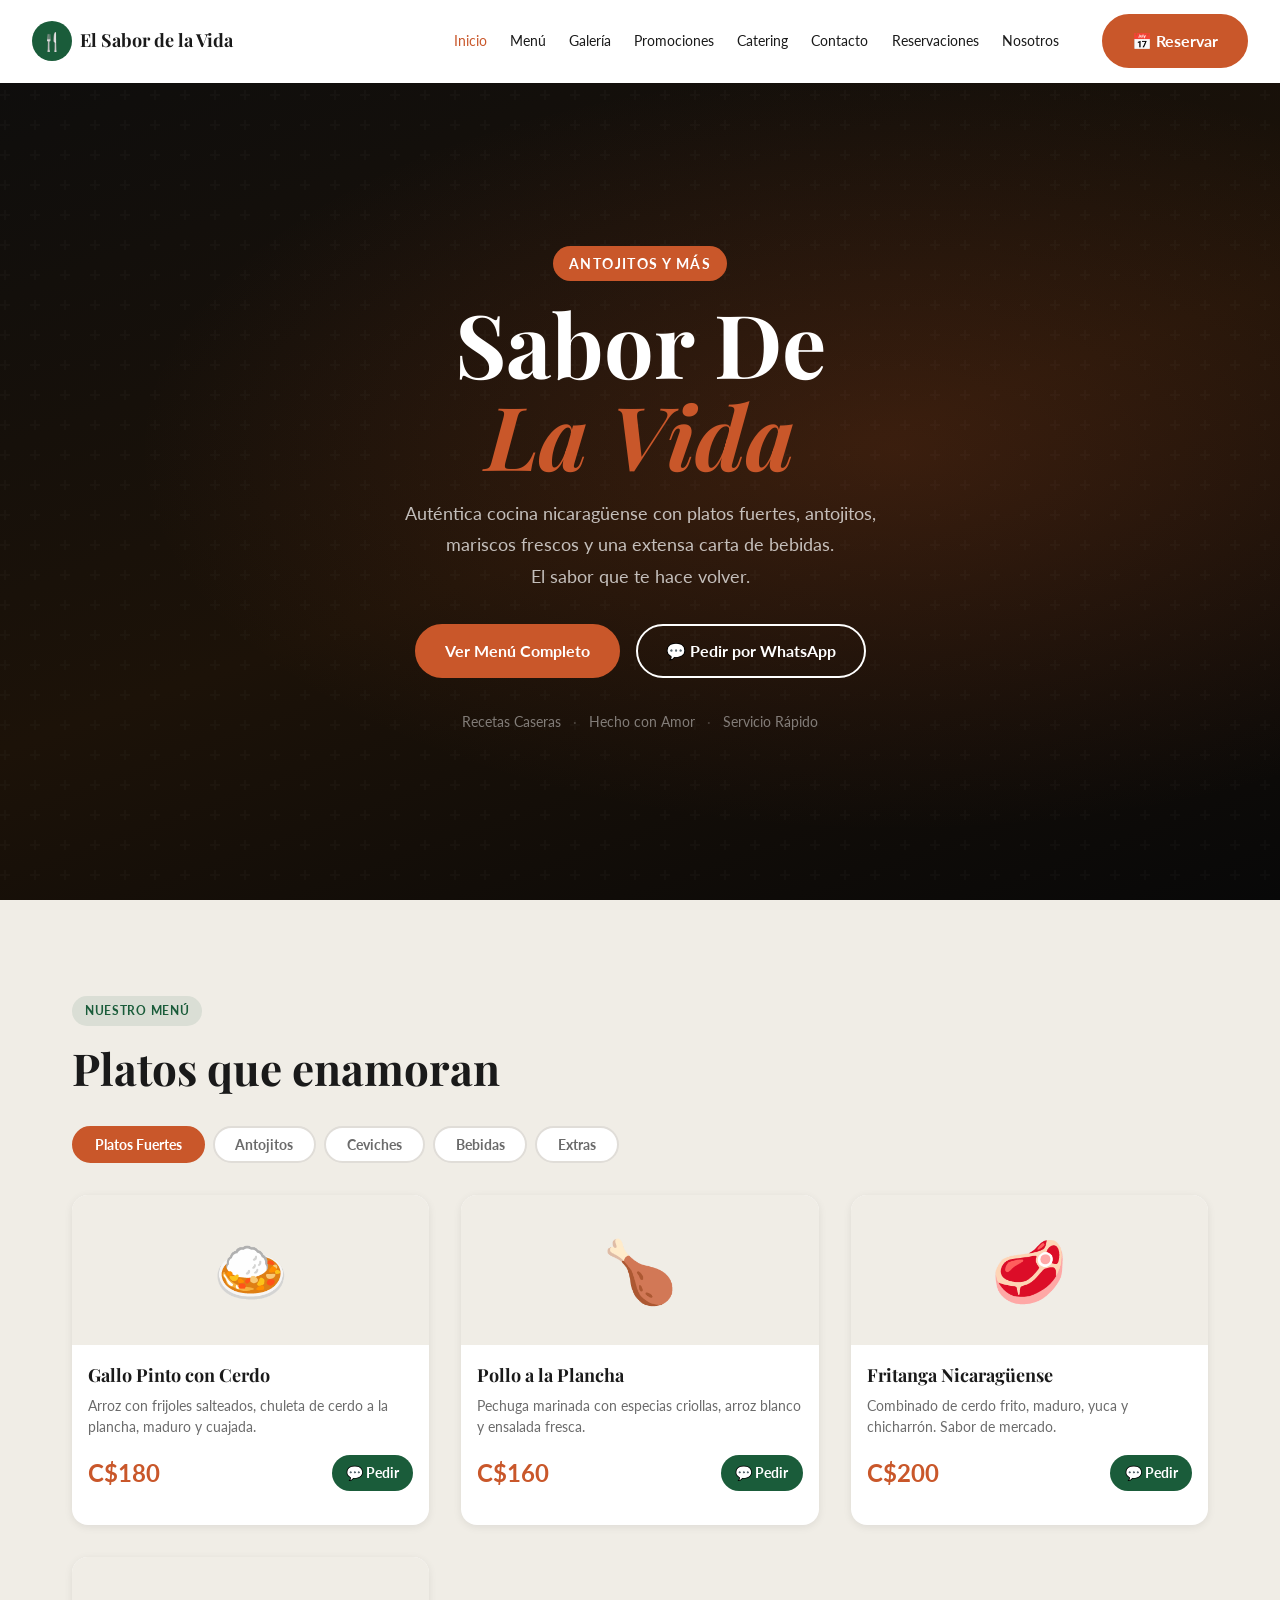
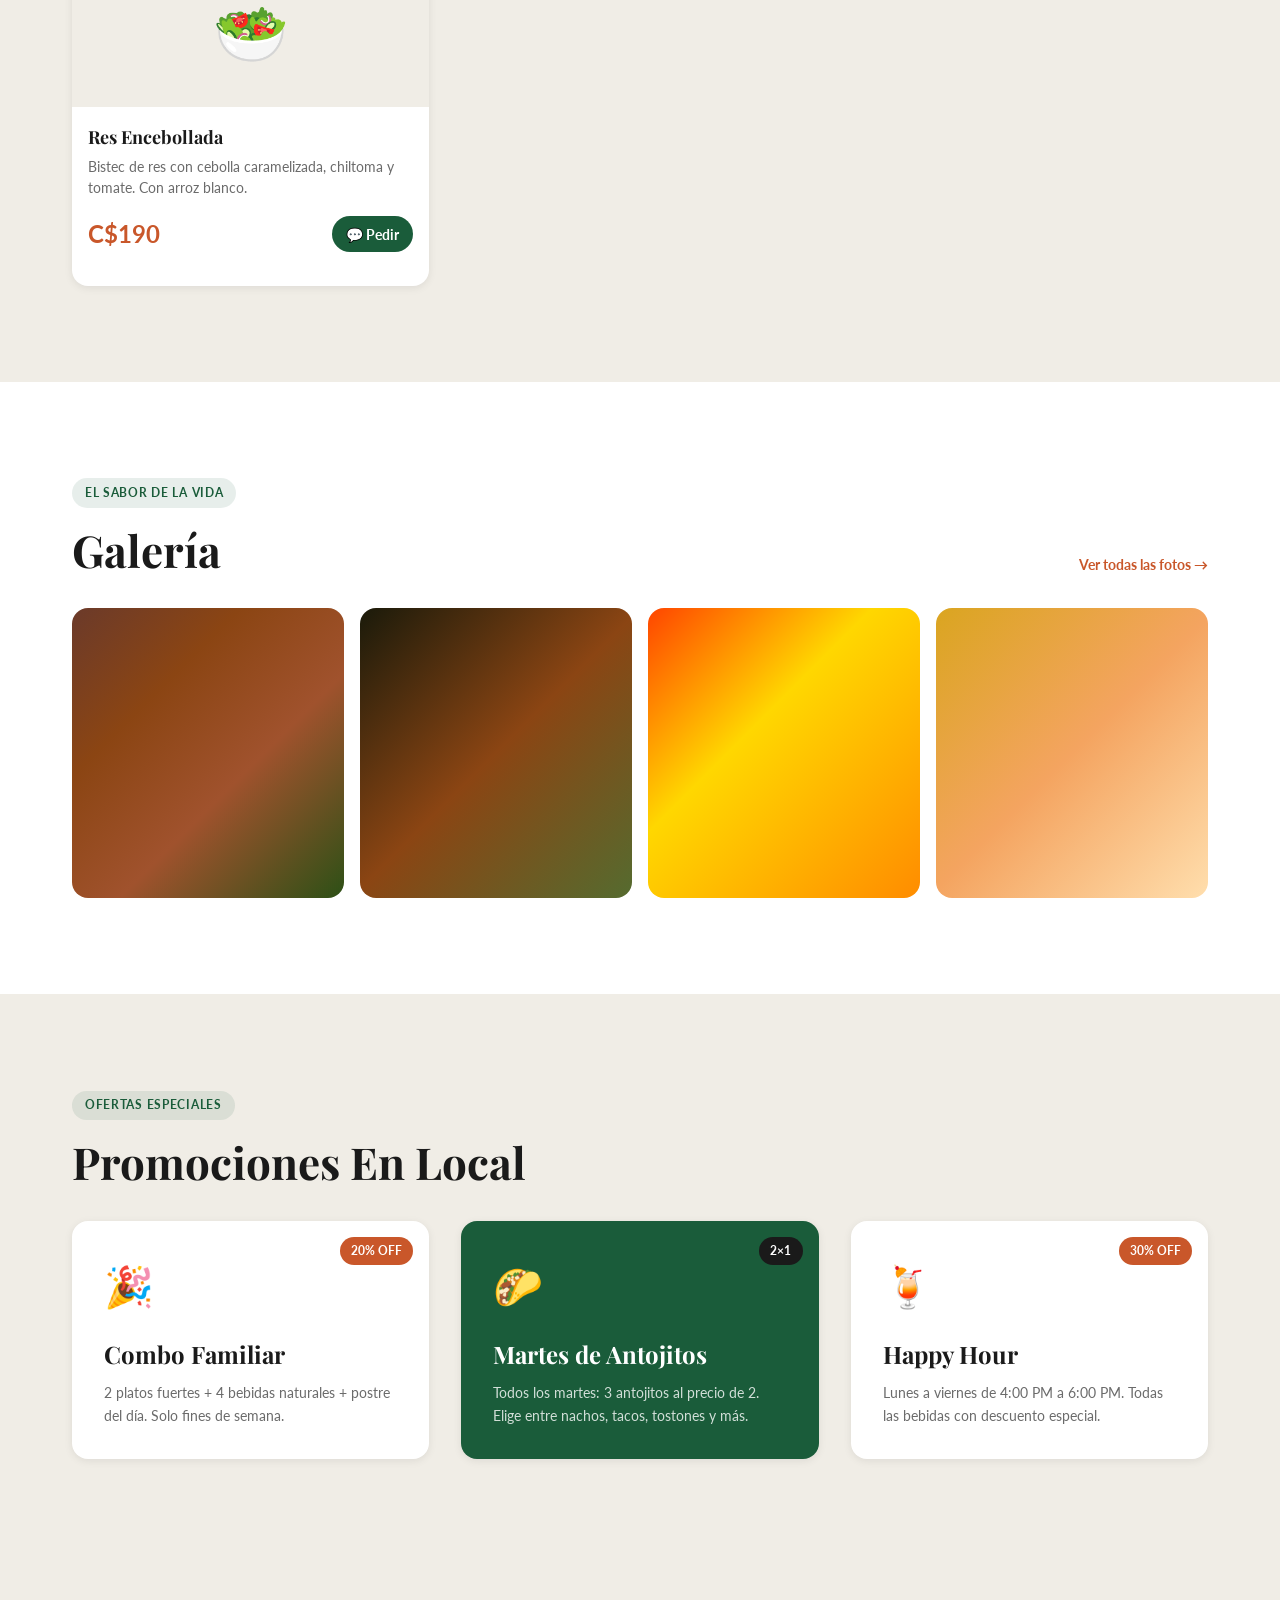
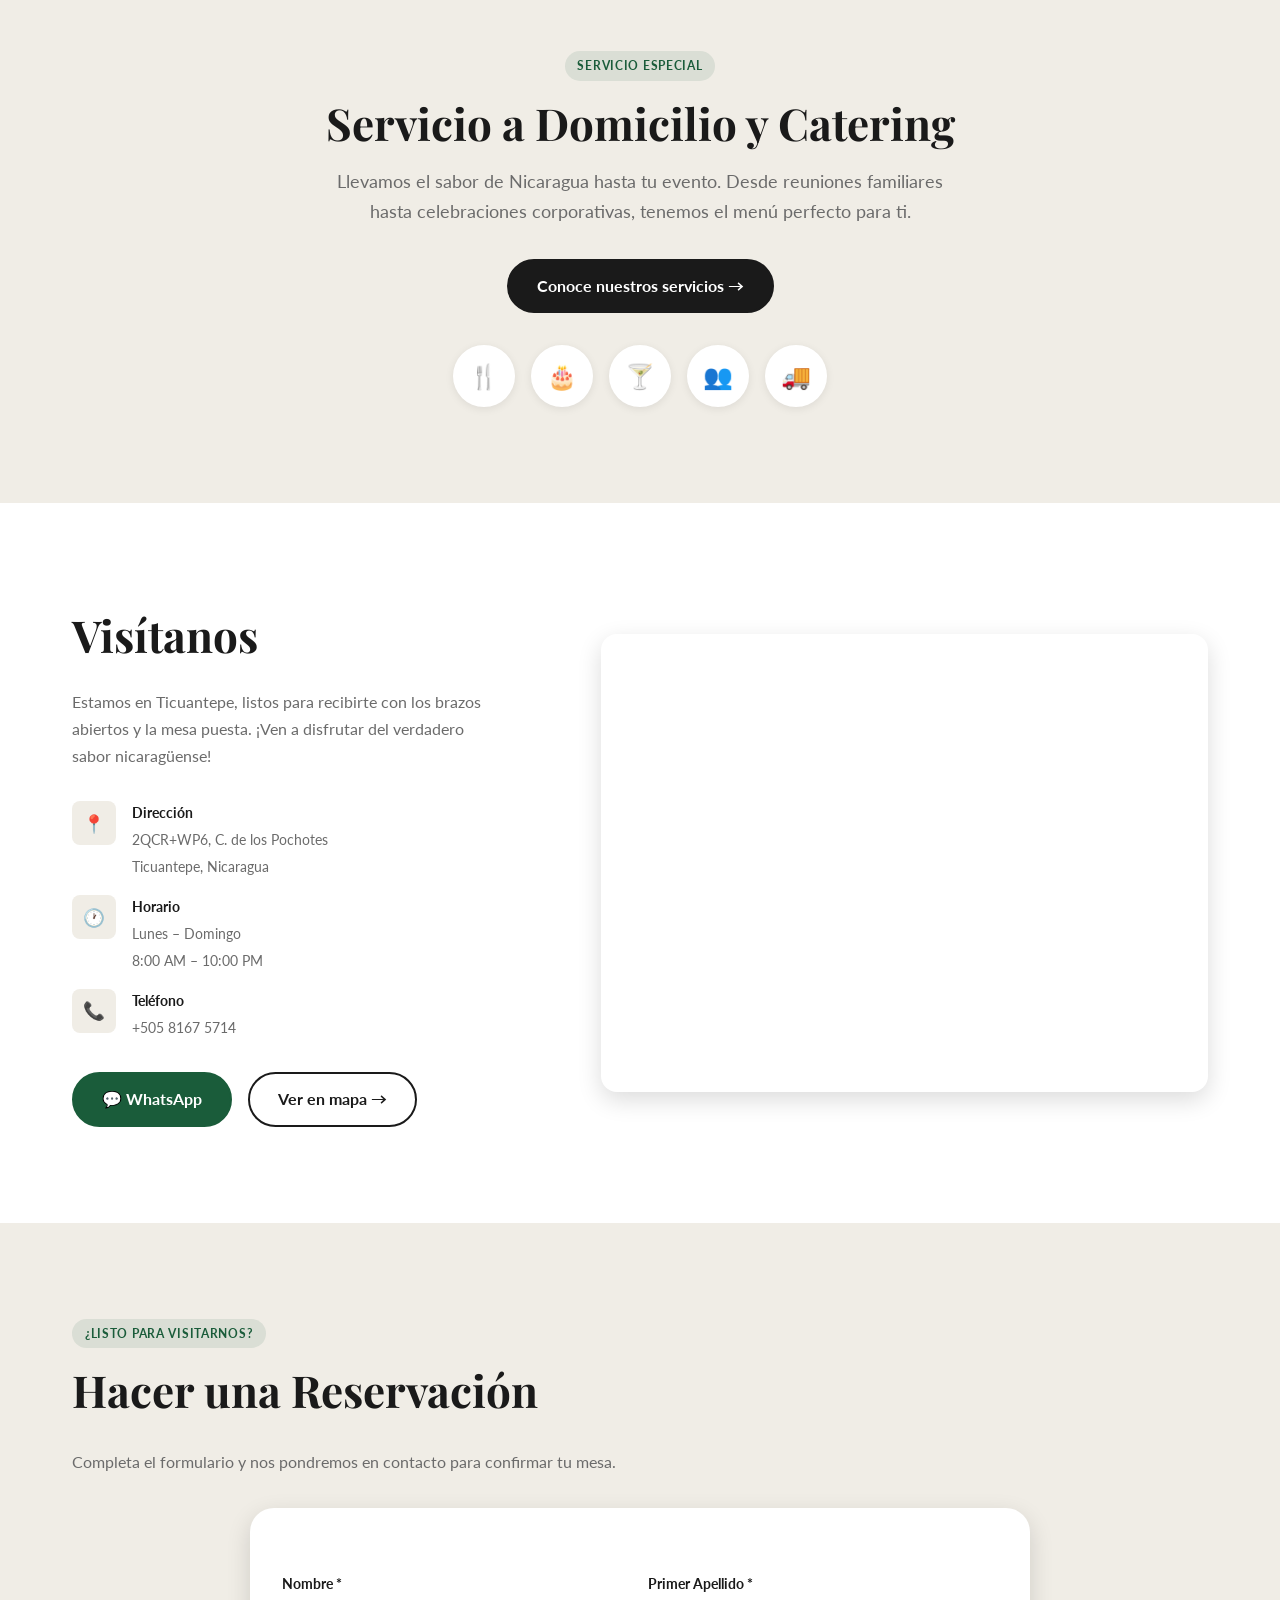
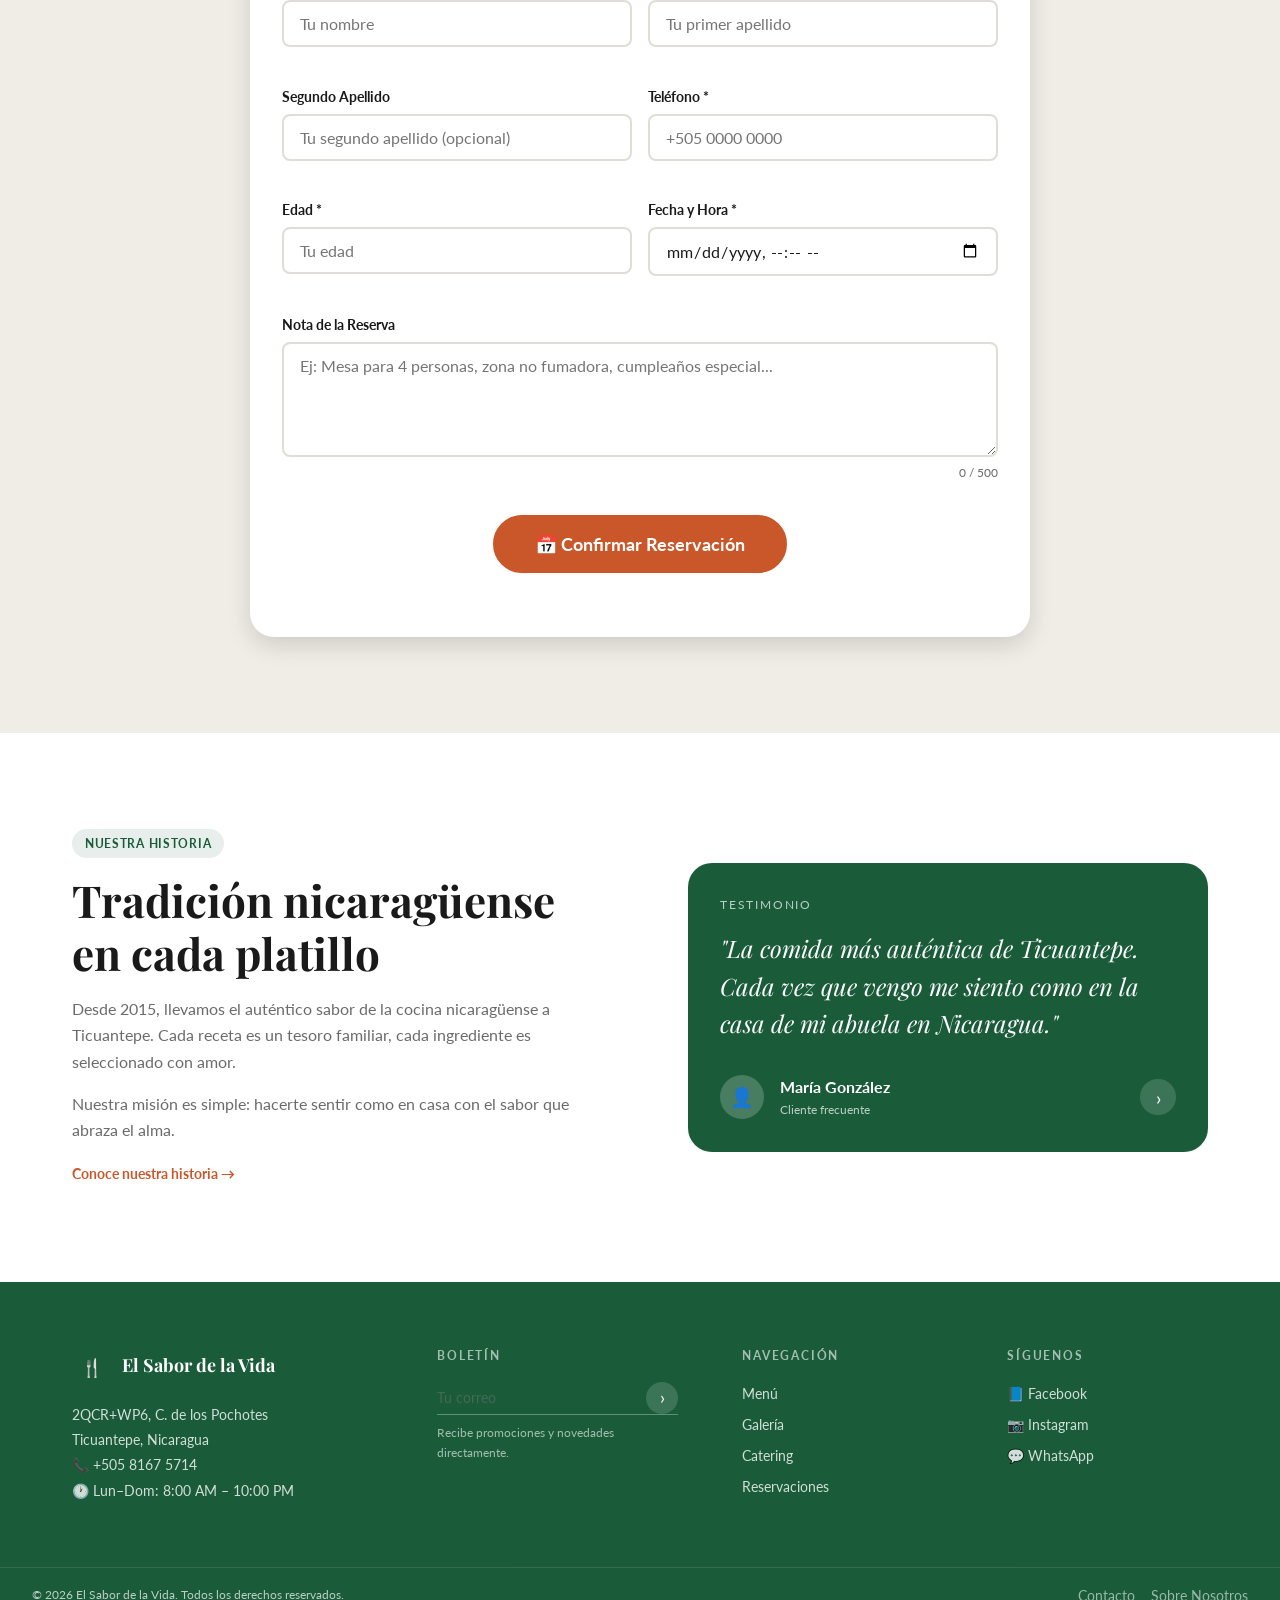
==== commit b123ebf9: "Actualizacion" ====
--- a/el_sabor_de_la_vida/index.html
+++ b/el_sabor_de_la_vida/index.html
@@ -1,6 +1,21 @@
 <!DOCTYPE html>
 <html lang="es">
 <head>
+
+
+<!-- Google tag (gtag.js) -->
+<script async src="https://www.googletagmanager.com/gtag/js?id=G-D7BSTS7KYB"></script>
+<script>
+  window.dataLayer = window.dataLayer || [];
+  function gtag(){dataLayer.push(arguments);}
+  gtag('js', new Date());
+
+  gtag('config', 'G-D7BSTS7KYB');
+</script>
+
+
+
+  
   <meta charset="UTF-8" />
   <meta name="viewport" content="width=device-width, initial-scale=1.0" />
   <title>El Sabor de la Vida – Cocina Nicaragüense Auténtica</title>
@@ -37,13 +52,14 @@
       <!-- nav__menu – enlaces de escritorio -->
       <nav class="nav__menu" id="navMenu" aria-label="Menú principal">
         <a href="#inicio"        class="nav__enlace nav__enlace--activo">Inicio</a>
-        <a href="#nosotros"      class="nav__enlace">Nosotros</a>
         <a href="#menu"          class="nav__enlace">Menú</a>
         <a href="#galeria"       class="nav__enlace">Galería</a>
         <a href="#promociones"   class="nav__enlace">Promociones</a>
         <a href="#catering"      class="nav__enlace">Catering</a>
         <a href="#contacto"      class="nav__enlace">Contacto</a>
         <a href="#reservaciones" class="nav__enlace">Reservaciones</a>
+        <a href="#nosotros"      class="nav__enlace">Nosotros</a>
+
       </nav>
 
       <!-- nav__cta – botón reservar (escritorio) -->
@@ -116,8 +132,394 @@
       </div>
     </section>
 
+    
     <!-- ===========================================================
-         SECCIÓN 2: NOSOTROS
+         SECCIÓN 3: MENÚ
+         Pestañas de categorías. Las tarjetas se inyectan
+         dinámicamente desde los datos en el bloque de JS.
+    =========================================================== -->
+    <section class="menu" id="menu" aria-label="Nuestro menú">
+      <div class="container">
+        <span class="label">Nuestro Menú</span>
+        <h2 class="seccion__titulo">Platos que enamoran</h2>
+
+        <!-- Pestañas de categorías del menú -->
+        <div class="menu__tabs" role="tablist" aria-label="Categorías del menú">
+          <button class="menu__tab menu__tab--activo" role="tab" data-categoria="platos"    aria-selected="true">Platos Fuertes</button>
+          <button class="menu__tab"                   role="tab" data-categoria="antojitos" aria-selected="false">Antojitos</button>
+          <button class="menu__tab"                   role="tab" data-categoria="ceviches"  aria-selected="false">Ceviches</button>
+          <button class="menu__tab"                   role="tab" data-categoria="bebidas"   aria-selected="false">Bebidas</button>
+          <button class="menu__tab"                   role="tab" data-categoria="extras"    aria-selected="false">Extras</button>
+        </div>
+
+        <!-- Contenedor de tarjetas (se llena con JS) -->
+        <div class="menu__grid" id="menuGrid" aria-live="polite"></div>
+      </div>
+    </section>
+
+    <!-- ===========================================================
+         SECCIÓN 4: GALERÍA
+         Cuatro imágenes en grid con caption al hover.
+    =========================================================== -->
+    <section class="galeria" id="galeria" aria-label="Galería de fotos">
+      <div class="container">
+        <!-- galeria__cabecera – título + link de ver todas -->
+        <div class="galeria__cabecera">
+          <div>
+            <span class="label">El Sabor de la Vida</span>
+            <h2 class="seccion__titulo" style="margin-bottom:0">Galería</h2>
+          </div>
+          <a href="#galeria" class="link-flecha">Ver todas las fotos →</a>
+        </div>
+
+        <!-- galeria__grid – cuadrícula de imágenes -->
+        <div class="galeria__grid">
+          <div class="galeria__celda">
+            <div class="galeria__imagen galeria__imagen--salon" role="img" aria-label="Salón del restaurante"></div>
+            <div class="galeria__caption">Nuestro Salón Principal</div>
+          </div>
+          <div class="galeria__celda">
+            <div class="galeria__imagen galeria__imagen--cocina" role="img" aria-label="Preparación de platillos"></div>
+            <div class="galeria__caption">Preparación de Platillos</div>
+          </div>
+          <div class="galeria__celda">
+            <div class="galeria__imagen galeria__imagen--bebidas" role="img" aria-label="Bebidas refrescantes"></div>
+            <div class="galeria__caption">Bebidas Refrescantes</div>
+          </div>
+          <div class="galeria__celda">
+            <div class="galeria__imagen galeria__imagen--postres" role="img" aria-label="Postres artesanales"></div>
+            <div class="galeria__caption">Postres Artesanales</div>
+          </div>
+        </div>
+      </div>
+    </section>
+
+    <!-- ===========================================================
+         SECCIÓN 5: PROMOCIONES
+         Tarjetas de ofertas especiales del restaurante.
+    =========================================================== -->
+    <section class="promo" id="promociones" aria-label="Promociones">
+      <div class="container">
+        <span class="label">Ofertas Especiales</span>
+        <h2 class="seccion__titulo">Promociones En Local</h2>
+
+        <div class="promo__grid">
+
+          <!-- Promo 1: Combo familiar -->
+          <article class="promo__tarjeta" aria-label="Combo Familiar">
+            <div class="promo__icono" aria-hidden="true">🎉</div>
+            <h3 class="promo__titulo">Combo Familiar</h3>
+            <p class="promo__descripcion">
+              2 platos fuertes + 4 bebidas naturales + postre del día.
+              Solo fines de semana.
+            </p>
+            <span class="promo__badge" aria-label="Descuento 20%">20% OFF</span>
+          </article>
+
+          <!-- Promo 2: Martes de antojitos (tarjeta destacada) -->
+          <article class="promo__tarjeta promo__tarjeta--destacada" aria-label="Martes de Antojitos">
+            <div class="promo__icono" aria-hidden="true">🌮</div>
+            <h3 class="promo__titulo">Martes de Antojitos</h3>
+            <p class="promo__descripcion">
+              Todos los martes: 3 antojitos al precio de 2.
+              Elige entre nachos, tacos, tostones y más.
+            </p>
+            <span class="promo__badge promo__badge--oscuro" aria-label="Promoción 2 por 1">2×1</span>
+          </article>
+
+          <!-- Promo 3: Happy Hour -->
+          <article class="promo__tarjeta" aria-label="Happy Hour">
+            <div class="promo__icono" aria-hidden="true">🍹</div>
+            <h3 class="promo__titulo">Happy Hour</h3>
+            <p class="promo__descripcion">
+              Lunes a viernes de 4:00 PM a 6:00 PM.
+              Todas las bebidas con descuento especial.
+            </p>
+            <span class="promo__badge" aria-label="Descuento 30%">30% OFF</span>
+          </article>
+
+        </div>
+      </div>
+    </section>
+
+    <!-- ===========================================================
+         SECCIÓN 6: CATERING
+         Banner centrado con descripción del servicio y
+         íconos representativos de cada tipo de evento.
+    =========================================================== -->
+    <section class="catering" id="catering" aria-label="Servicio de catering">
+      <div class="catering__contenido">
+        <span class="label">Servicio Especial</span>
+        <h2 class="catering__titulo">Servicio a Domicilio y Catering</h2>
+        <p class="catering__descripcion">
+          Llevamos el sabor de Nicaragua hasta tu evento. Desde reuniones familiares
+          hasta celebraciones corporativas, tenemos el menú perfecto para ti.
+        </p>
+        <a
+          href="https://wa.me/50581675714?text=Hola,%20me%20interesa%20el%20servicio%20de%20catering"
+          target="_blank" rel="noopener"
+          class="btn btn--oscuro"
+        >Conoce nuestros servicios →</a>
+
+        <!-- Íconos de tipos de servicio -->
+        <div class="catering__iconos">
+          <div class="catering__icono" role="img" title="Restaurante"  aria-label="Restaurante">🍴</div>
+          <div class="catering__icono" role="img" title="Eventos"      aria-label="Eventos">🎂</div>
+          <div class="catering__icono" role="img" title="Bar"          aria-label="Bar">🍸</div>
+          <div class="catering__icono" role="img" title="Personal"     aria-label="Atención personalizada">👥</div>
+          <div class="catering__icono" role="img" title="A domicilio"  aria-label="Servicio a domicilio">🚚</div>
+        </div>
+      </div>
+    </section>
+
+    <!-- ===========================================================
+         SECCIÓN 7: CONTACTO / VISÍTANOS
+         Datos de contacto + mapa de Google embebido.
+    =========================================================== -->
+    <section class="contacto" id="contacto" aria-label="Información de contacto">
+      <div class="contacto__inner container">
+
+        <!-- Columna izquierda: información -->
+        <div class="contacto__info">
+          <h2 class="contacto__titulo">Visítanos</h2>
+          <p class="contacto__intro">
+            Estamos en Ticuantepe, listos para recibirte con los brazos abiertos
+            y la mesa puesta. ¡Ven a disfrutar del verdadero sabor nicaragüense!
+          </p>
+
+          <!-- Lista de datos de contacto -->
+          <ul class="contacto__lista">
+            <li class="contacto__item">
+              <span class="contacto__icono" aria-hidden="true">📍</span>
+              <div>
+                <strong class="contacto__item-titulo">Dirección</strong>
+                <span class="contacto__item-valor">
+                  2QCR+WP6, C. de los Pochotes<br>Ticuantepe, Nicaragua
+                </span>
+              </div>
+            </li>
+            <li class="contacto__item">
+              <span class="contacto__icono" aria-hidden="true">🕐</span>
+              <div>
+                <strong class="contacto__item-titulo">Horario</strong>
+                <span class="contacto__item-valor">
+                  Lunes – Domingo<br>8:00 AM – 10:00 PM
+                </span>
+              </div>
+            </li>
+            <li class="contacto__item">
+              <span class="contacto__icono" aria-hidden="true">📞</span>
+              <div>
+                <strong class="contacto__item-titulo">Teléfono</strong>
+                <span class="contacto__item-valor">+505 8167 5714</span>
+              </div>
+            </li>
+          </ul>
+
+          <!-- Botones de acción -->
+          <div class="contacto__acciones">
+            <a
+              href="https://wa.me/50581675714"
+              target="_blank" rel="noopener"
+              class="btn btn--verde"
+              aria-label="Contactar por WhatsApp"
+            >💬 WhatsApp</a>
+            <a
+              href="https://maps.app.goo.gl/VYUg9gwc4UwLaMfb7"
+              target="_blank" rel="noopener"
+              class="btn btn--outline-oscuro"
+            >Ver en mapa →</a>
+          </div>
+        </div>
+
+        <!-- Columna derecha: mapa -->
+        <div class="contacto__mapa">
+          <iframe src="https://www.google.com/maps/embed?pb=!1m18!1m12!1m3!1d3902.3082720576695!2d-86.21311185433514!3d12.02228550470023!2m3!1f0!2f0!3f0!3m2!1i1024!2i768!4f13.1!3m3!1m2!1s0x8f7401279a72dc95%3A0x40cee71701e7faca!2sEl%20Sabor%20de%20la%20Vida%2C%20Antojitos%20y%20Mas!5e0!3m2!1ses-419!2sni!4v1780209532398!5m2!1ses-419!2sni"
+            width="600" 
+            height="450"
+            style="border:0;"
+            allowfullscreen="" 
+            loading="lazy" 
+            referrerpolicy="no-referrer-when-downgrade">
+          </iframe>
+        </div>
+
+      </div>
+    </section>
+
+
+
+    <!-- ===========================================================
+         SECCIÓN 8: RESERVACIONES
+         Formulario que recoge:
+           · Nombre, Primer Apellido, Segundo Apellido
+           · Teléfono, Edad, Fecha/Hora, Nota de la Reserva
+         Los datos se envían al backend (api/reservaciones.php)
+         mediante fetch() y también se redirige a WhatsApp.
+    =========================================================== -->
+    <section class="reserva" id="reservaciones" aria-label="Formulario de reservaciones">
+      <div class="container">
+        <span class="label">¿Listo para visitarnos?</span>
+        <h2 class="seccion__titulo">Hacer una Reservación</h2>
+        <p class="reserva__intro">
+          Completa el formulario y nos pondremos en contacto para confirmar tu mesa.
+        </p>
+
+        <!-- Marco blanco del formulario -->
+        <div class="reserva__marco">
+          <form
+            class="reserva__formulario"
+            id="reservaForm"
+            novalidate
+            aria-label="Formulario de reserva"
+          >
+
+            <!-- Fila 1: Nombre + Primer Apellido -->
+            <div class="reserva__fila">
+              <div class="reserva__grupo">
+                <label class="reserva__etiqueta" for="nombre">Nombre *</label>
+                <input
+                  class="reserva__input"
+                  type="text"
+                  id="nombre"
+                  name="nombre"
+                  placeholder="Tu nombre"
+                  required
+                  minlength="2"
+                  maxlength="60"
+                  autocomplete="given-name"
+                  aria-required="true"
+                  aria-describedby="errorNombre"
+                />
+                <span class="reserva__error" id="errorNombre" role="alert"></span>
+              </div>
+
+              <div class="reserva__grupo">
+                <label class="reserva__etiqueta" for="primerApellido">Primer Apellido *</label>
+                <input
+                  class="reserva__input"
+                  type="text"
+                  id="primerApellido"
+                  name="primerApellido"
+                  placeholder="Tu primer apellido"
+                  required
+                  minlength="2"
+                  maxlength="60"
+                  autocomplete="family-name"
+                  aria-required="true"
+                  aria-describedby="errorPrimerApellido"
+                />
+                <span class="reserva__error" id="errorPrimerApellido" role="alert"></span>
+              </div>
+            </div>
+
+            <!-- Fila 2: Segundo Apellido + Teléfono -->
+            <div class="reserva__fila">
+              <div class="reserva__grupo">
+                <label class="reserva__etiqueta" for="segundoApellido">Segundo Apellido</label>
+                <input
+                  class="reserva__input"
+                  type="text"
+                  id="segundoApellido"
+                  name="segundoApellido"
+                  placeholder="Tu segundo apellido (opcional)"
+                  maxlength="60"
+                  autocomplete="additional-name"
+                />
+              </div>
+
+              <div class="reserva__grupo">
+                <label class="reserva__etiqueta" for="telefono">Teléfono *</label>
+                <input
+                  class="reserva__input"
+                  type="tel"
+                  id="telefono"
+                  name="telefono"
+                  placeholder="+505 0000 0000"
+                  required
+                  pattern="[\+]?[0-9\s\-]{7,15}"
+                  autocomplete="tel"
+                  aria-required="true"
+                  aria-describedby="errorTelefono"
+                />
+                <span class="reserva__error" id="errorTelefono" role="alert"></span>
+              </div>
+            </div>
+
+            <!-- Fila 3: Edad + Fecha de Reserva -->
+            <div class="reserva__fila">
+              <div class="reserva__grupo">
+                <label class="reserva__etiqueta" for="edad">Edad *</label>
+                <input
+                  class="reserva__input"
+                  type="number"
+                  id="edad"
+                  name="edad"
+                  placeholder="Tu edad"
+                  required
+                  min="1"
+                  max="120"
+                  aria-required="true"
+                  aria-describedby="errorEdad"
+                />
+                <span class="reserva__error" id="errorEdad" role="alert"></span>
+              </div>
+
+              <div class="reserva__grupo">
+                <label class="reserva__etiqueta" for="fechaReserva">Fecha y Hora *</label>
+                <input
+                  class="reserva__input"
+                  type="datetime-local"
+                  id="fechaReserva"
+                  name="fechaReserva"
+                  required
+                  aria-required="true"
+                  aria-describedby="errorFecha"
+                />
+                <span class="reserva__error" id="errorFecha" role="alert"></span>
+              </div>
+            </div>
+
+            <!-- Fila 4: Nota de la Reserva (ancho completo) -->
+            <div class="reserva__grupo reserva__grupo--completo">
+              <label class="reserva__etiqueta" for="nota">Nota de la Reserva</label>
+              <textarea
+                class="reserva__input reserva__textarea"
+                id="nota"
+                name="nota"
+                placeholder="Ej: Mesa para 4 personas, zona no fumadora, cumpleaños especial..."
+                rows="4"
+                maxlength="500"
+                aria-describedby="contadorNota"
+              ></textarea>
+              <span class="reserva__contador" id="contadorNota" aria-live="polite">0 / 500</span>
+            </div>
+
+            <!-- Botón de envío -->
+            <div class="reserva__envio">
+              <button
+                type="submit"
+                class="btn btn--primario btn--grande"
+                id="btnReservar"
+                aria-label="Confirmar reservación"
+              >📅 Confirmar Reservación</button>
+            </div>
+
+            <!-- Área de resultado del envío -->
+            <div
+              class="reserva__mensaje"
+              id="mensajeReserva"
+              aria-live="assertive"
+              role="status"
+            ></div>
+
+          </form>
+        </div>
+      </div>
+    </section>
+
+<!-- ===========================================================
+         SECCIÓN ultimo: NOSOTROS
          Historia del restaurante (columna izquierda) +
          tarjeta de testimonio verde (columna derecha).
     =========================================================== -->
@@ -165,391 +567,13 @@
 
       </div>
     </section>
-
-    <!-- ===========================================================
-         SECCIÓN 3: MENÚ
-         Pestañas de categorías. Las tarjetas se inyectan
-         dinámicamente desde los datos en el bloque de JS.
-    =========================================================== -->
-    <section class="menu" id="menu" aria-label="Nuestro menú">
-      <div class="container">
-        <span class="label">Nuestro Menú</span>
-        <h2 class="seccion__titulo">Platos que enamoran</h2>
-
-        <!-- Pestañas de categorías del menú -->
-        <div class="menu__tabs" role="tablist" aria-label="Categorías del menú">
-          <button class="menu__tab menu__tab--activo" role="tab" data-categoria="platos"    aria-selected="true">Platos Fuertes</button>
-          <button class="menu__tab"                   role="tab" data-categoria="antojitos" aria-selected="false">Antojitos</button>
-          <button class="menu__tab"                   role="tab" data-categoria="ceviches"  aria-selected="false">Ceviches</button>
-          <button class="menu__tab"                   role="tab" data-categoria="bebidas"   aria-selected="false">Bebidas</button>
-          <button class="menu__tab"                   role="tab" data-categoria="extras"    aria-selected="false">Extras</button>
-        </div>
-
-        <!-- Contenedor de tarjetas (se llena con JS) -->
-        <div class="menu__grid" id="menuGrid" aria-live="polite"></div>
-      </div>
-    </section>
-
-    <!-- ===========================================================
-         SECCIÓN 4: GALERÍA
-         Cuatro imágenes en grid con caption al hover.
-    =========================================================== -->
-    <section class="galeria" id="galeria" aria-label="Galería de fotos">
-      <div class="container">
-        <!-- galeria__cabecera – título + link de ver todas -->
-        <div class="galeria__cabecera">
-          <div>
-            <span class="label">El Sabor de la Vida</span>
-            <h2 class="seccion__titulo" style="margin-bottom:0">Galería</h2>
-          </div>
-          <a href="#galeria" class="link-flecha">Ver todas las fotos →</a>
-        </div>
-
-        <!-- galeria__grid – cuadrícula de imágenes -->
-        <div class="galeria__grid">
-          <div class="galeria__celda">
-            <div class="galeria__imagen galeria__imagen--salon" role="img" aria-label="Salón del restaurante"></div>
-            <div class="galeria__caption">Nuestro Salón Principal</div>
-          </div>
-          <div class="galeria__celda">
-            <div class="galeria__imagen galeria__imagen--cocina" role="img" aria-label="Preparación de platillos"></div>
-            <div class="galeria__caption">Preparación de Platillos</div>
-          </div>
-          <div class="galeria__celda">
-            <div class="galeria__imagen galeria__imagen--bebidas" role="img" aria-label="Bebidas refrescantes"></div>
-            <div class="galeria__caption">Bebidas Refrescantes</div>
-          </div>
-          <div class="galeria__celda">
-            <div class="galeria__imagen galeria__imagen--postres" role="img" aria-label="Postres artesanales"></div>
-            <div class="galeria__caption">Postres Artesanales</div>
-          </div>
-        </div>
-      </div>
-    </section>
-
-    <!-- ===========================================================
-         SECCIÓN 5: PROMOCIONES
-         Tarjetas de ofertas especiales del restaurante.
-    =========================================================== -->
-    <section class="promo" id="promociones" aria-label="Promociones">
-      <div class="container">
-        <span class="label">Ofertas Especiales</span>
-        <h2 class="seccion__titulo">Promociones</h2>
-
-        <div class="promo__grid">
-
-          <!-- Promo 1: Combo familiar -->
-          <article class="promo__tarjeta" aria-label="Combo Familiar">
-            <div class="promo__icono" aria-hidden="true">🎉</div>
-            <h3 class="promo__titulo">Combo Familiar</h3>
-            <p class="promo__descripcion">
-              2 platos fuertes + 4 bebidas naturales + postre del día.
-              Solo fines de semana.
-            </p>
-            <span class="promo__badge" aria-label="Descuento 20%">20% OFF</span>
-          </article>
-
-          <!-- Promo 2: Martes de antojitos (tarjeta destacada) -->
-          <article class="promo__tarjeta promo__tarjeta--destacada" aria-label="Martes de Antojitos">
-            <div class="promo__icono" aria-hidden="true">🌮</div>
-            <h3 class="promo__titulo">Martes de Antojitos</h3>
-            <p class="promo__descripcion">
-              Todos los martes: 3 antojitos al precio de 2.
-              Elige entre nachos, tacos, tostones y más.
-            </p>
-            <span class="promo__badge promo__badge--oscuro" aria-label="Promoción 2 por 1">2×1</span>
-          </article>
-
-          <!-- Promo 3: Happy Hour -->
-          <article class="promo__tarjeta" aria-label="Happy Hour">
-            <div class="promo__icono" aria-hidden="true">🍹</div>
-            <h3 class="promo__titulo">Happy Hour</h3>
-            <p class="promo__descripcion">
-              Lunes a viernes de 4:00 PM a 6:00 PM.
-              Todas las bebidas con descuento especial.
-            </p>
-            <span class="promo__badge" aria-label="Descuento 30%">30% OFF</span>
-          </article>
-
-        </div>
-      </div>
-    </section>
-
-    <!-- ===========================================================
-         SECCIÓN 6: CATERING
-         Banner centrado con descripción del servicio y
-         íconos representativos de cada tipo de evento.
-    =========================================================== -->
-    <section class="catering" id="catering" aria-label="Servicio de catering">
-      <div class="catering__contenido">
-        <span class="label">Servicio Especial</span>
-        <h2 class="catering__titulo">Servicio a Domicilio y Catering</h2>
-        <p class="catering__descripcion">
-          Llevamos el sabor de Nicaragua hasta tu evento. Desde reuniones familiares
-          hasta celebraciones corporativas, tenemos el menú perfecto para ti.
-        </p>
-        <a
-          href="https://wa.me/50581675714?text=Hola,%20me%20interesa%20el%20servicio%20de%20catering"
-          target="_blank" rel="noopener"
-          class="btn btn--oscuro"
-        >Conoce nuestros servicios →</a>
-
-        <!-- Íconos de tipos de servicio -->
-        <div class="catering__iconos">
-          <div class="catering__icono" role="img" title="Restaurante"  aria-label="Restaurante">🍴</div>
-          <div class="catering__icono" role="img" title="Eventos"      aria-label="Eventos">🎂</div>
-          <div class="catering__icono" role="img" title="Bar"          aria-label="Bar">🍸</div>
-          <div class="catering__icono" role="img" title="Personal"     aria-label="Atención personalizada">👥</div>
-          <div class="catering__icono" role="img" title="A domicilio"  aria-label="Servicio a domicilio">🚚</div>
-        </div>
-      </div>
-    </section>
-
-    <!-- ===========================================================
-         SECCIÓN 7: CONTACTO / VISÍTANOS
-         Datos de contacto + mapa de Google embebido.
-    =========================================================== -->
-    <section class="contacto" id="contacto" aria-label="Información de contacto">
-      <div class="contacto__inner container">
-
-        <!-- Columna izquierda: información -->
-        <div class="contacto__info">
-          <h2 class="contacto__titulo">Visítanos</h2>
-          <p class="contacto__intro">
-            Estamos en Ticuantepe, listos para recibirte con los brazos abiertos
-            y la mesa puesta. ¡Ven a disfrutar del verdadero sabor nicaragüense!
-          </p>
-
-          <!-- Lista de datos de contacto -->
-          <ul class="contacto__lista">
-            <li class="contacto__item">
-              <span class="contacto__icono" aria-hidden="true">📍</span>
-              <div>
-                <strong class="contacto__item-titulo">Dirección</strong>
-                <span class="contacto__item-valor">
-                  2QCR+WP6, C. de los Pochotes<br>Ticuantepe, Nicaragua
-                </span>
-              </div>
-            </li>
-            <li class="contacto__item">
-              <span class="contacto__icono" aria-hidden="true">🕐</span>
-              <div>
-                <strong class="contacto__item-titulo">Horario</strong>
-                <span class="contacto__item-valor">
-                  Lunes – Domingo<br>8:00 AM – 10:00 PM
-                </span>
-              </div>
-            </li>
-            <li class="contacto__item">
-              <span class="contacto__icono" aria-hidden="true">📞</span>
-              <div>
-                <strong class="contacto__item-titulo">Teléfono</strong>
-                <span class="contacto__item-valor">+505 1234 5678</span>
-              </div>
-            </li>
-          </ul>
-
-          <!-- Botones de acción -->
-          <div class="contacto__acciones">
-            <a
-              href="https://wa.me/50581675714"
-              target="_blank" rel="noopener"
-              class="btn btn--verde"
-              aria-label="Contactar por WhatsApp"
-            >💬 WhatsApp</a>
-            <a
-              href="https://maps.google.com/?q=Ticuantepe,Nicaragua"
-              target="_blank" rel="noopener"
-              class="btn btn--outline-oscuro"
-            >Ver en mapa →</a>
-          </div>
-        </div>
-
-        <!-- Columna derecha: mapa -->
-        <div class="contacto__mapa">
-          <iframe src="https://www.google.com/maps/embed?pb=!1m18!1m12!1m3!1d3902.3082720576695!2d-86.21311185433514!3d12.02228550470023!2m3!1f0!2f0!3f0!3m2!1i1024!2i768!4f13.1!3m3!1m2!1s0x8f7401279a72dc95%3A0x40cee71701e7faca!2sEl%20Sabor%20de%20la%20Vida%2C%20Antojitos%20y%20Mas!5e0!3m2!1ses-419!2sni!4v1780209532398!5m2!1ses-419!2sni"
-            width="600" 
-            height="450"
-            style="border:0;"
-            allowfullscreen="" 
-            loading="lazy" 
-            referrerpolicy="no-referrer-when-downgrade">
-          </iframe>
-        </div>
-
-      </div>
-    </section>
-
-    <!-- ===========================================================
-         SECCIÓN 8: RESERVACIONES
-         Formulario que recoge:
-           · Nombre, Primer Apellido, Segundo Apellido
-           · Teléfono, Edad, Fecha/Hora, Nota de la Reserva
-         Los datos se envían al backend (api/reservaciones.php)
-         mediante fetch() y también se redirige a WhatsApp.
-    =========================================================== -->
-    <section class="reserva" id="reservaciones" aria-label="Formulario de reservaciones">
-      <div class="container">
-        <span class="label">¿Listo para visitarnos?</span>
-        <h2 class="seccion__titulo">Hacer una Reservación</h2>
-        <p class="reserva__intro">
-          Completa el formulario y nos pondremos en contacto para confirmar tu mesa.
-        </p>
-
-        <!-- Marco blanco del formulario -->
-        <div class="reserva__marco">
-          <form
-            class="reserva__formulario"
-            id="reservaForm"
-            novalidate
-            aria-label="Formulario de reserva"
-          >
-
-            <!-- Fila 1: Nombre + Primer Apellido -->
-            <div class="reserva__fila">
-              <div class="reserva__grupo">
-                <label class="reserva__etiqueta" for="nombre">Nombre *</label>
-                <input
-                  class="reserva__input"
-                  type="text"
-                  id="nombre"
-                  name="nombre"
-                  placeholder="Tu nombre"
-                  required
-                  minlength="2"
-                  maxlength="60"
-                  autocomplete="given-name"
-                  aria-required="true"
-                  aria-describedby="errorNombre"
-                />
-                <span class="reserva__error" id="errorNombre" role="alert"></span>
-              </div>
-
-              <div class="reserva__grupo">
-                <label class="reserva__etiqueta" for="primerApellido">Primer Apellido *</label>
-                <input
-                  class="reserva__input"
-                  type="text"
-                  id="primerApellido"
-                  name="primerApellido"
-                  placeholder="Tu primer apellido"
-                  required
-                  minlength="2"
-                  maxlength="60"
-                  autocomplete="family-name"
-                  aria-required="true"
-                  aria-describedby="errorPrimerApellido"
-                />
-                <span class="reserva__error" id="errorPrimerApellido" role="alert"></span>
-              </div>
-            </div>
-
-            <!-- Fila 2: Segundo Apellido + Teléfono -->
-            <div class="reserva__fila">
-              <div class="reserva__grupo">
-                <label class="reserva__etiqueta" for="segundoApellido">Segundo Apellido</label>
-                <input
-                  class="reserva__input"
-                  type="text"
-                  id="segundoApellido"
-                  name="segundoApellido"
-                  placeholder="Tu segundo apellido (opcional)"
-                  maxlength="60"
-                  autocomplete="additional-name"
-                />
-              </div>
-
-              <div class="reserva__grupo">
-                <label class="reserva__etiqueta" for="telefono">Teléfono *</label>
-                <input
-                  class="reserva__input"
-                  type="tel"
-                  id="telefono"
-                  name="telefono"
-                  placeholder="+505 0000 0000"
-                  required
-                  pattern="[\+]?[0-9\s\-]{7,15}"
-                  autocomplete="tel"
-                  aria-required="true"
-                  aria-describedby="errorTelefono"
-                />
-                <span class="reserva__error" id="errorTelefono" role="alert"></span>
-              </div>
-            </div>
-
-            <!-- Fila 3: Edad + Fecha de Reserva -->
-            <div class="reserva__fila">
-              <div class="reserva__grupo">
-                <label class="reserva__etiqueta" for="edad">Edad *</label>
-                <input
-                  class="reserva__input"
-                  type="number"
-                  id="edad"
-                  name="edad"
-                  placeholder="Tu edad"
-                  required
-                  min="1"
-                  max="120"
-                  aria-required="true"
-                  aria-describedby="errorEdad"
-                />
-                <span class="reserva__error" id="errorEdad" role="alert"></span>
-              </div>
-
-              <div class="reserva__grupo">
-                <label class="reserva__etiqueta" for="fechaReserva">Fecha y Hora *</label>
-                <input
-                  class="reserva__input"
-                  type="datetime-local"
-                  id="fechaReserva"
-                  name="fechaReserva"
-                  required
-                  aria-required="true"
-                  aria-describedby="errorFecha"
-                />
-                <span class="reserva__error" id="errorFecha" role="alert"></span>
-              </div>
-            </div>
-
-            <!-- Fila 4: Nota de la Reserva (ancho completo) -->
-            <div class="reserva__grupo reserva__grupo--completo">
-              <label class="reserva__etiqueta" for="nota">Nota de la Reserva</label>
-              <textarea
-                class="reserva__input reserva__textarea"
-                id="nota"
-                name="nota"
-                placeholder="Ej: Mesa para 4 personas, zona no fumadora, cumpleaños especial..."
-                rows="4"
-                maxlength="500"
-                aria-describedby="contadorNota"
-              ></textarea>
-              <span class="reserva__contador" id="contadorNota" aria-live="polite">0 / 500</span>
-            </div>
-
-            <!-- Botón de envío -->
-            <div class="reserva__envio">
-              <button
-                type="submit"
-                class="btn btn--primario btn--grande"
-                id="btnReservar"
-                aria-label="Confirmar reservación"
-              >📅 Confirmar Reservación</button>
-            </div>
-
-            <!-- Área de resultado del envío -->
-            <div
-              class="reserva__mensaje"
-              id="mensajeReserva"
-              aria-live="assertive"
-              role="status"
-            ></div>
-
-          </form>
-        </div>
-      </div>
-    </section>
+ 
+
+
 
   </main>
+
+
 
   <!-- ===========================================================
        PIE DE PÁGINA
@@ -567,7 +591,7 @@
         <address class="footer__direccion" style="font-style:normal;">
           2QCR+WP6, C. de los Pochotes<br>Ticuantepe, Nicaragua
         </address>
-        <p class="footer__meta">📞 +505 1234 5678</p>
+        <p class="footer__meta">📞 +505 8167 5714</p>
         <p class="footer__meta">🕐 Lun–Dom: 8:00 AM – 10:00 PM</p>
       </div>
 
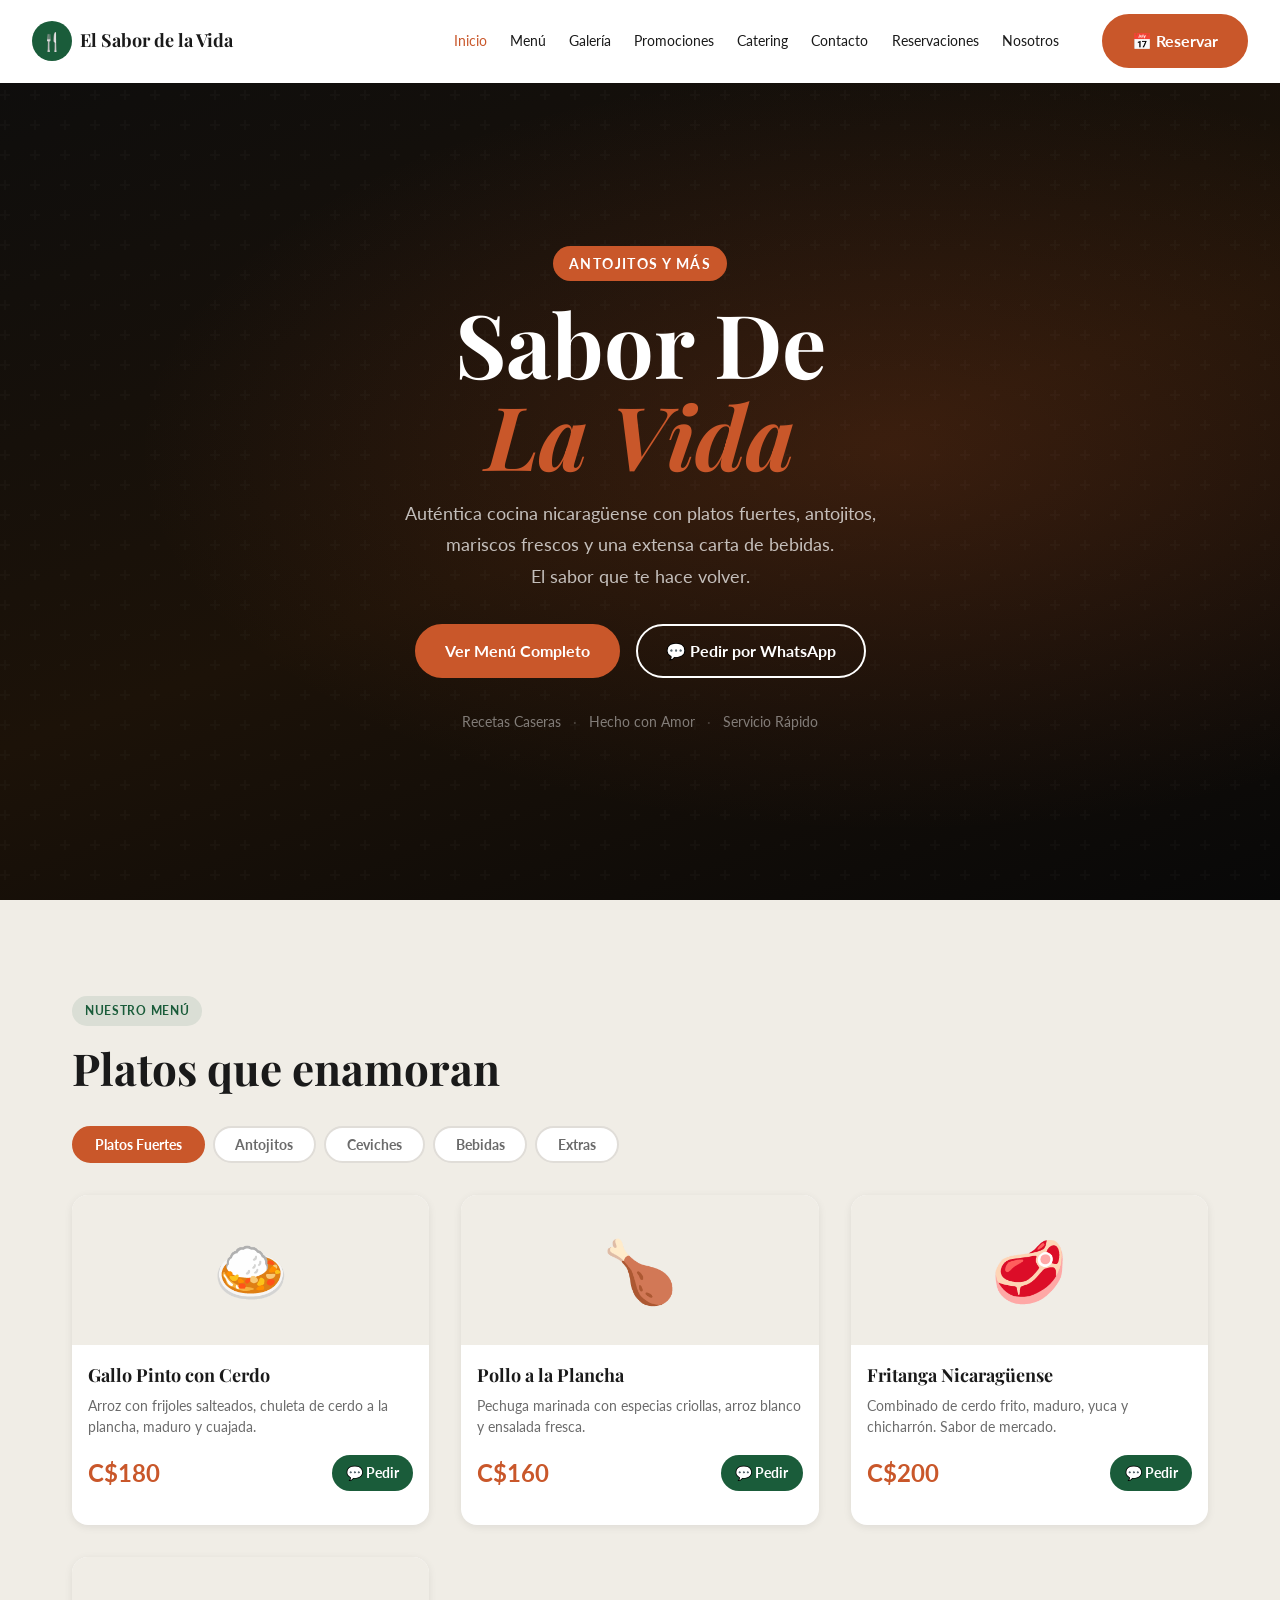
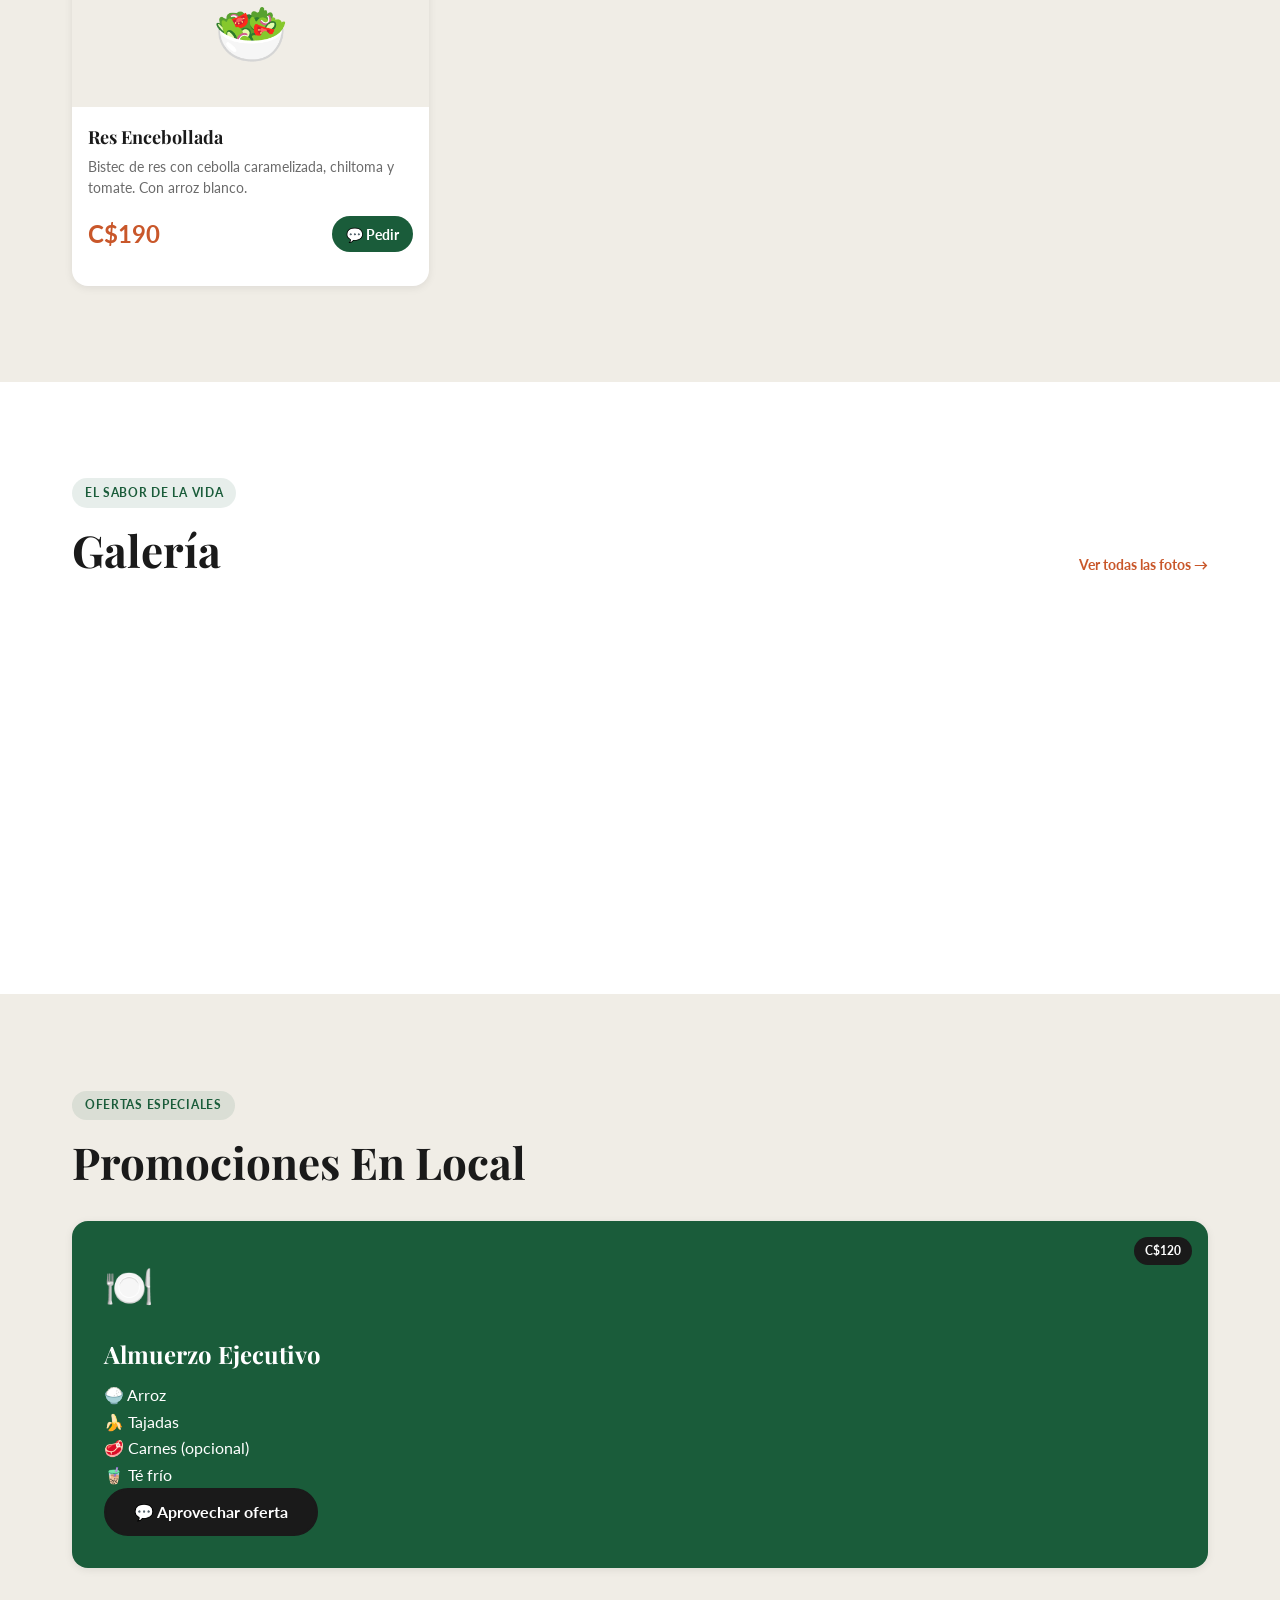
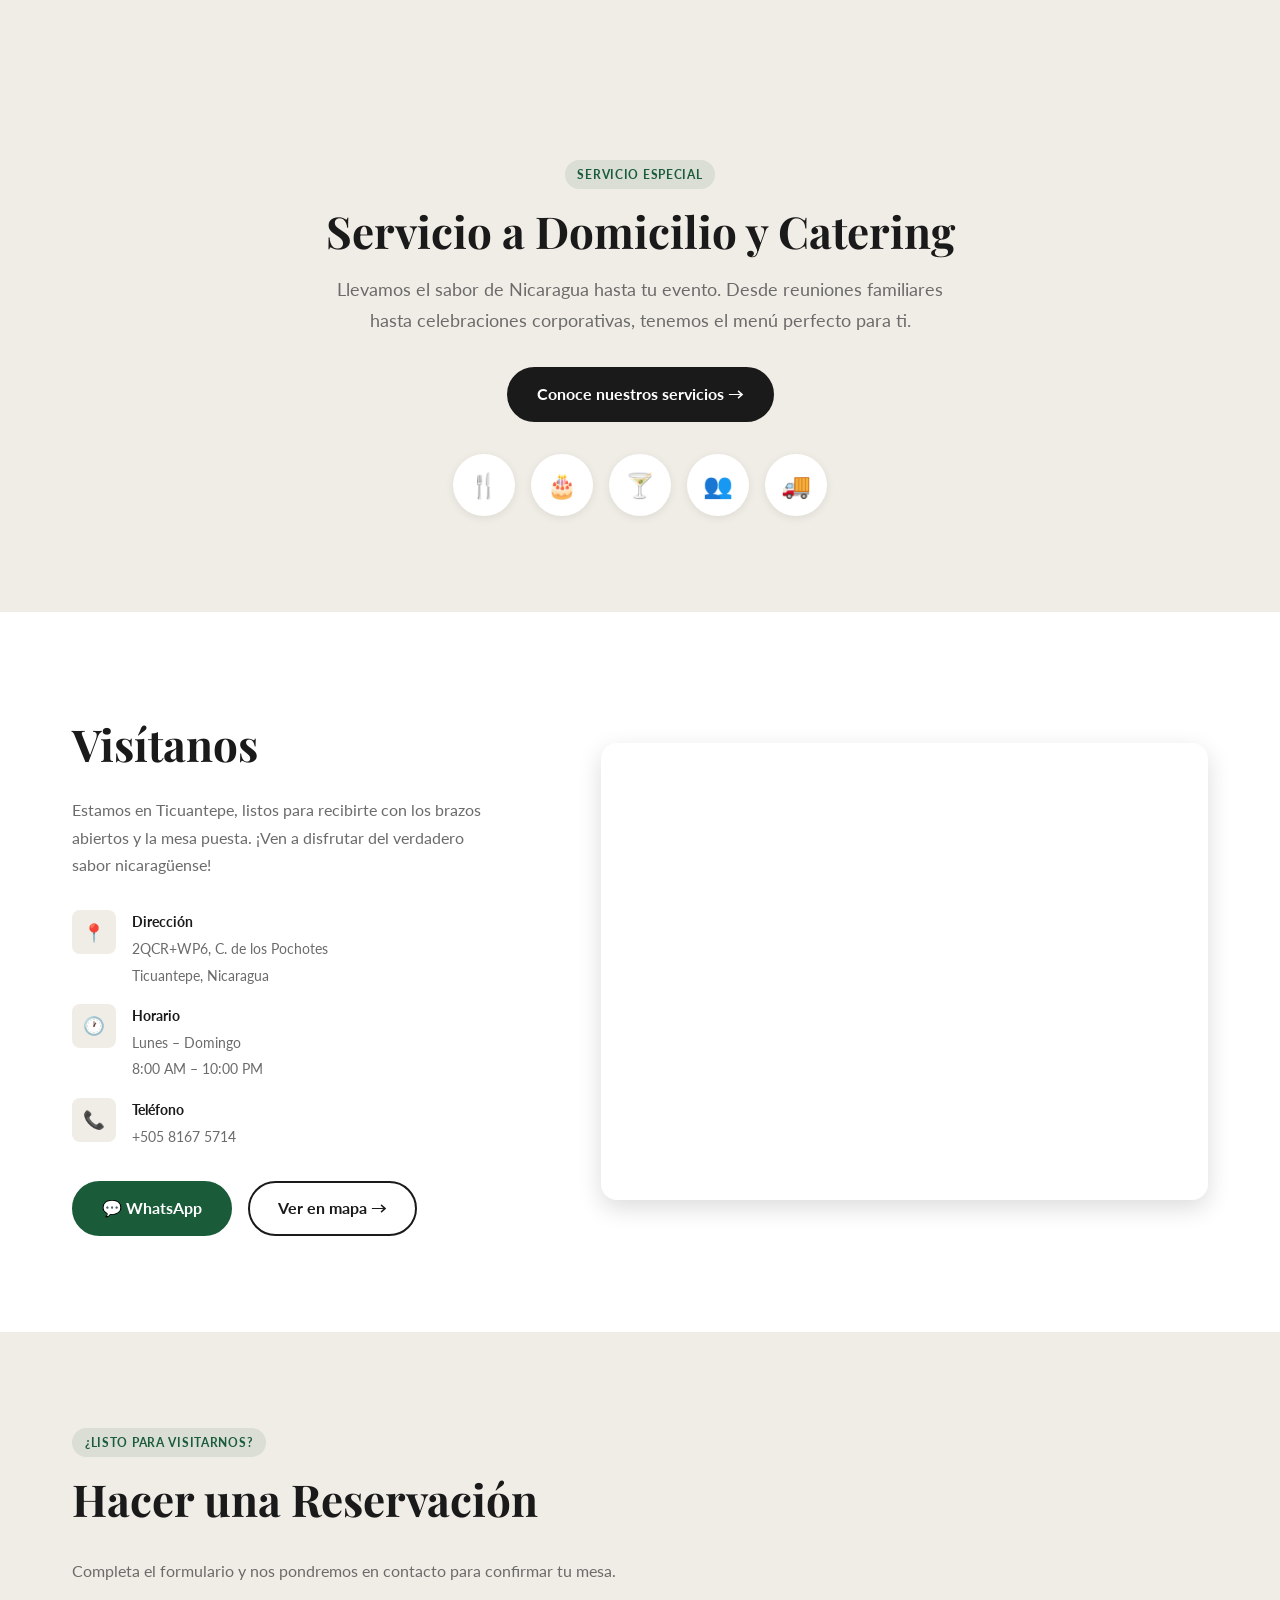
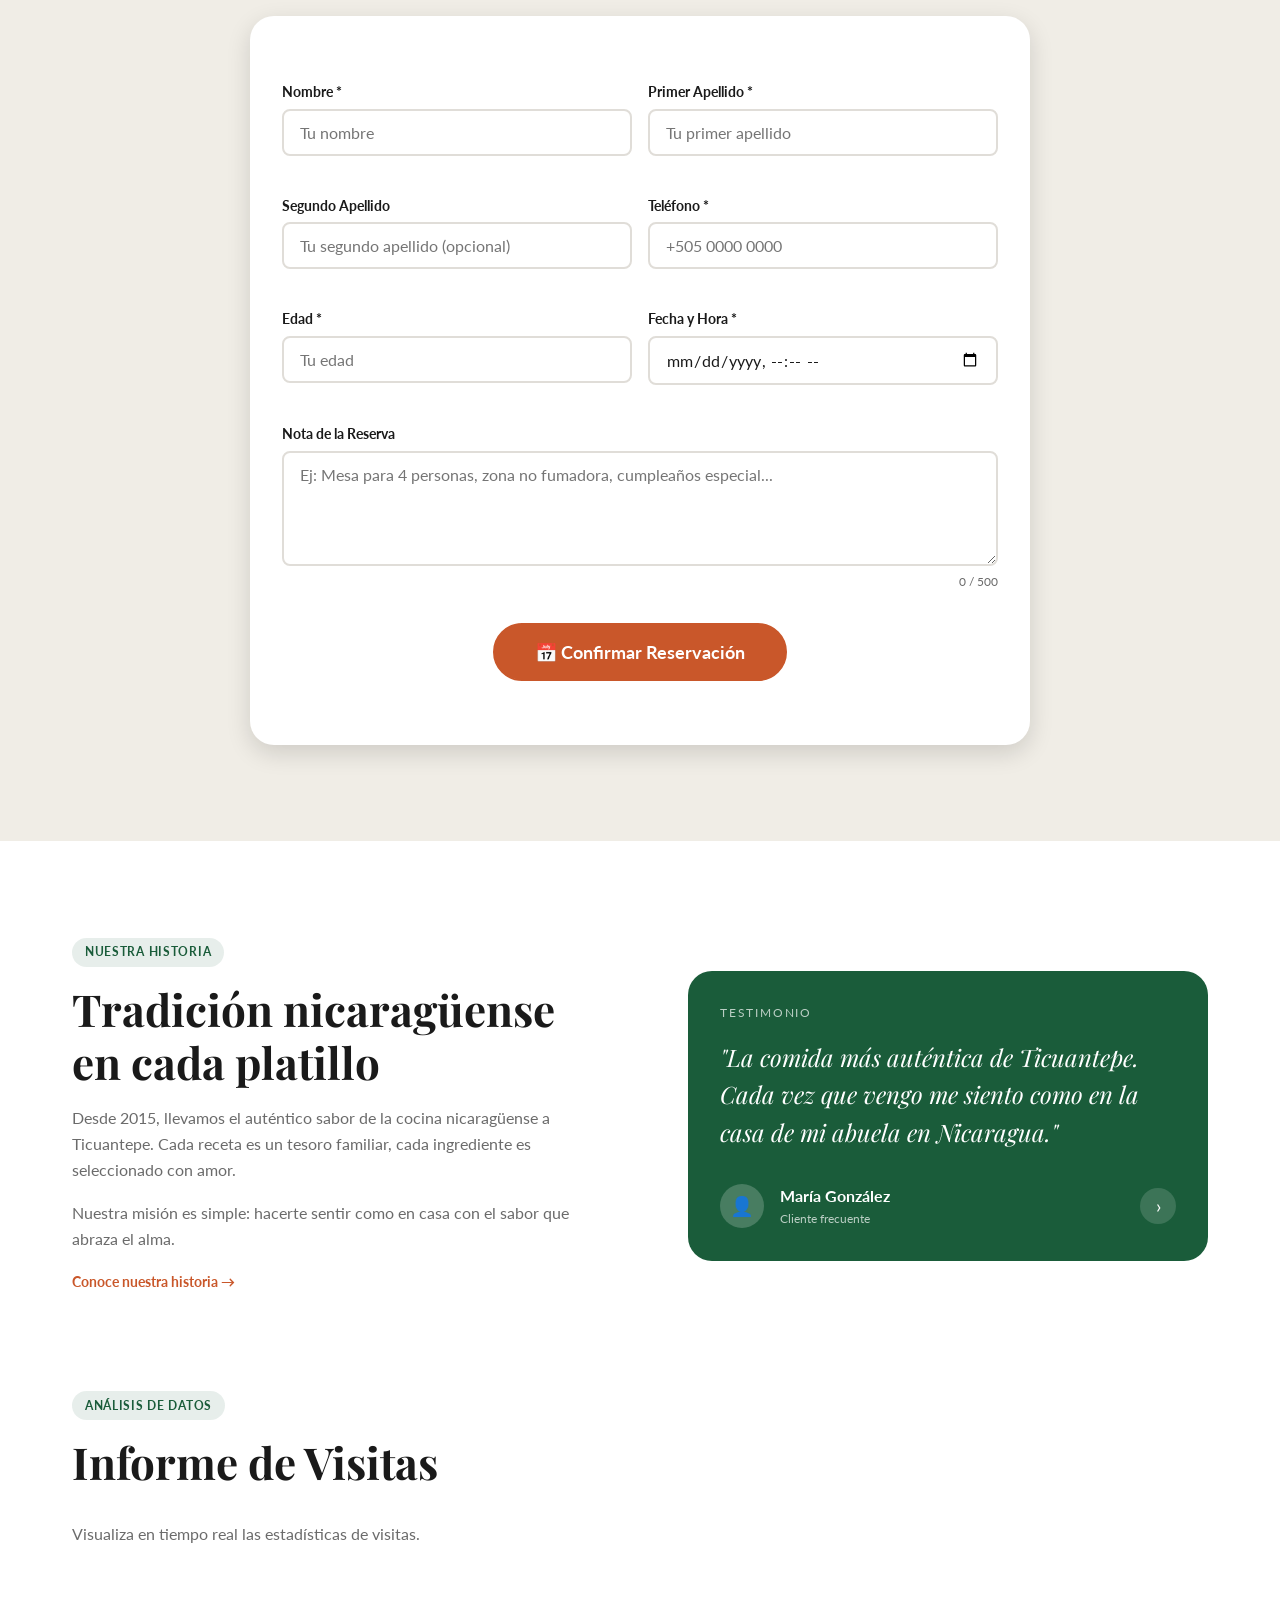
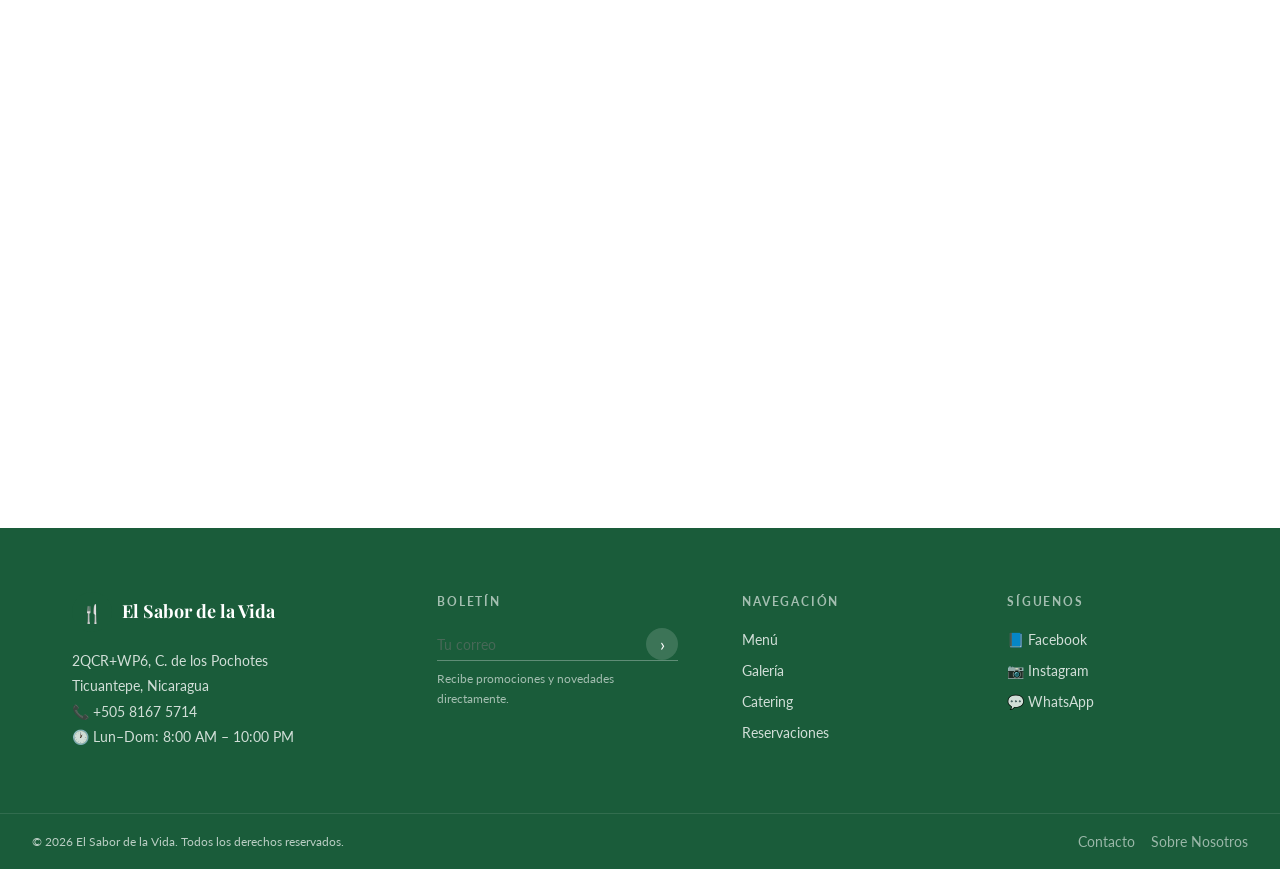
==== commit adbe7f4b: "Update index.html" ====
--- a/el_sabor_de_la_vida/index.html
+++ b/el_sabor_de_la_vida/index.html
@@ -15,8 +15,7 @@
 
 
 
-  
-  <meta charset="UTF-8" />
+    <meta charset="UTF-8" />
   <meta name="viewport" content="width=device-width, initial-scale=1.0" />
   <title>El Sabor de la Vida – Cocina Nicaragüense Auténtica</title>
 
@@ -198,44 +197,53 @@
          SECCIÓN 5: PROMOCIONES
          Tarjetas de ofertas especiales del restaurante.
     =========================================================== -->
+    <!-- ===========================================================
+         SECCIÓN 5: PROMOCIONES
+         Tarjetas de ofertas especiales del restaurante.
+    =========================================================== -->
     <section class="promo" id="promociones" aria-label="Promociones">
       <div class="container">
         <span class="label">Ofertas Especiales</span>
         <h2 class="seccion__titulo">Promociones En Local</h2>
 
-        <div class="promo__grid">
-
-          <!-- Promo 1: Combo familiar -->
-          <article class="promo__tarjeta" aria-label="Combo Familiar">
-            <div class="promo__icono" aria-hidden="true">🎉</div>
-            <h3 class="promo__titulo">Combo Familiar</h3>
-            <p class="promo__descripcion">
-              2 platos fuertes + 4 bebidas naturales + postre del día.
-              Solo fines de semana.
-            </p>
-            <span class="promo__badge" aria-label="Descuento 20%">20% OFF</span>
-          </article>
-
-          <!-- Promo 2: Martes de antojitos (tarjeta destacada) -->
-          <article class="promo__tarjeta promo__tarjeta--destacada" aria-label="Martes de Antojitos">
-            <div class="promo__icono" aria-hidden="true">🌮</div>
-            <h3 class="promo__titulo">Martes de Antojitos</h3>
-            <p class="promo__descripcion">
-              Todos los martes: 3 antojitos al precio de 2.
-              Elige entre nachos, tacos, tostones y más.
-            </p>
-            <span class="promo__badge promo__badge--oscuro" aria-label="Promoción 2 por 1">2×1</span>
-          </article>
-
-          <!-- Promo 3: Happy Hour -->
-          <article class="promo__tarjeta" aria-label="Happy Hour">
-            <div class="promo__icono" aria-hidden="true">🍹</div>
-            <h3 class="promo__titulo">Happy Hour</h3>
-            <p class="promo__descripcion">
-              Lunes a viernes de 4:00 PM a 6:00 PM.
-              Todas las bebidas con descuento especial.
-            </p>
-            <span class="promo__badge" aria-label="Descuento 30%">30% OFF</span>
+        <!-- Contenedor centrado para una sola promo -->
+        <div class="promo__grid promo__grid--centrado">
+
+          <!-- Promo única: Almuerzo Ejecutivo -->
+          <article class="promo__tarjeta promo__tarjeta--destacada promo__tarjeta--grande" aria-label="Almuerzo Ejecutivo">
+            <div class="promo__icono" aria-hidden="true">🍽️</div>
+            <span class="promo__badge promo__badge--oscuro" aria-label="Precio especial">C$120</span>
+
+            <h3 class="promo__titulo">Almuerzo Ejecutivo</h3>
+
+            <!-- Detalle de lo que incluye -->
+            <ul class="promo__lista" aria-label="Incluye">
+              <li>🍚 Arroz</li>
+              <li>🍌 Tajadas</li>
+              <li>🥩 Carnes <span class="promo__opcional">(opcional)</span></li>
+              <li>🧋 Té frío</li>
+            </ul>
+
+            <!-- Botón con tracking GA4 -->
+            <button
+              class="btn btn--oscuro promo__btn"
+              aria-label="Aprovechar promoción de almuerzo ejecutivo"
+              onclick="
+                gtag('event', 'clic_promocion', {
+                  event_category: 'Promociones',
+                  event_label: 'Almuerzo Ejecutivo',
+                  value: 120
+                });
+                window.open(
+                  'https://wa.me/50581675714?text=' +
+                  encodeURIComponent('Hola, quiero aprovechar la *Promoción de Almuerzo Ejecutivo* 🍽️\n\nArroz + Tajadas + Carnes + Té frío por solo C$120.\n\n¿Está disponible ahora?'),
+                  '_blank', 'noopener'
+                );
+              "
+            >
+              💬 Aprovechar oferta
+            </button>
+
           </article>
 
         </div>
@@ -562,15 +570,43 @@
               id="btnTestimonio"
               aria-label="Siguiente testimonio"
             >›</button>
+
           </div>
-        </div>
-
-      </div>
-    </section>
- 
-
-
-
+
+
+        </div>
+      </div>
+    </section>
+
+      <!-- ===========================================================
+        SECCIÓN: INFORME DE VISITAS
+        Dashboard de Power BI embebido para visualizar
+        el informe de visitas del restaurante.
+    =========================================================== -->
+    <section class="informe" id="informe" aria-label="Informe de visitas">
+      <div class="container">
+        <span class="label">Análisis de Datos</span>
+        <h2 class="seccion__titulo">Informe de Visitas</h2>
+        <p class="reserva__intro">
+          Visualiza en tiempo real las estadísticas de visitas.
+        </p>
+
+        <div class="informe__marco">
+          <iframe
+            title="DefensaPowerBi"
+            width="1140"
+            height="541.25"
+            src="https://app.powerbi.com/reportEmbed?reportId=3562442d-2fb0-477a-8907-f6a09a40a7de&autoAuth=true&ctid=e47646fe-da27-4518-8436-5f8b158ba127"
+            frameborder="0"
+            allowFullScreen="true"
+            style="border-radius: 12px;"
+          ></iframe>
+        </div>
+      </div>
+    </section>
+
+
+        
   </main>
 
 
@@ -652,3 +688,4 @@
   <script src="js/app.js"></script>
 </body>
 </html>
+
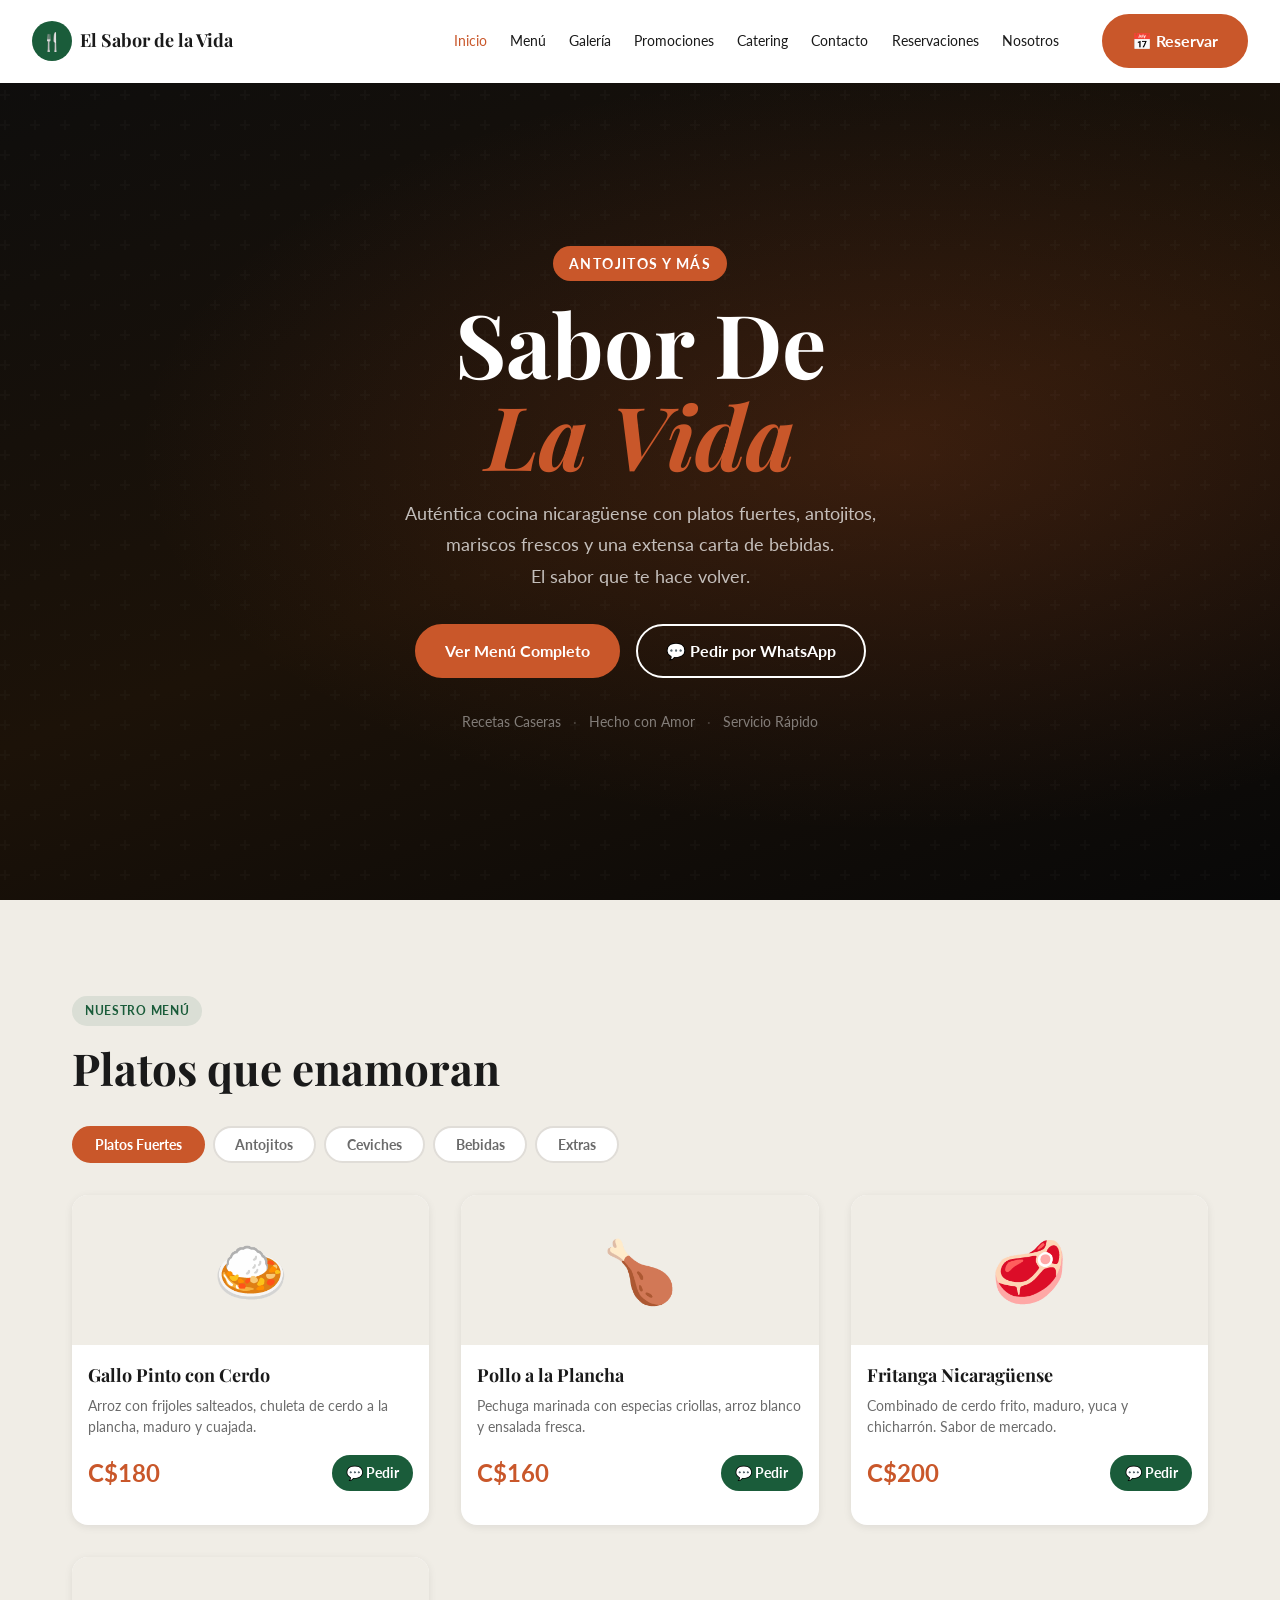
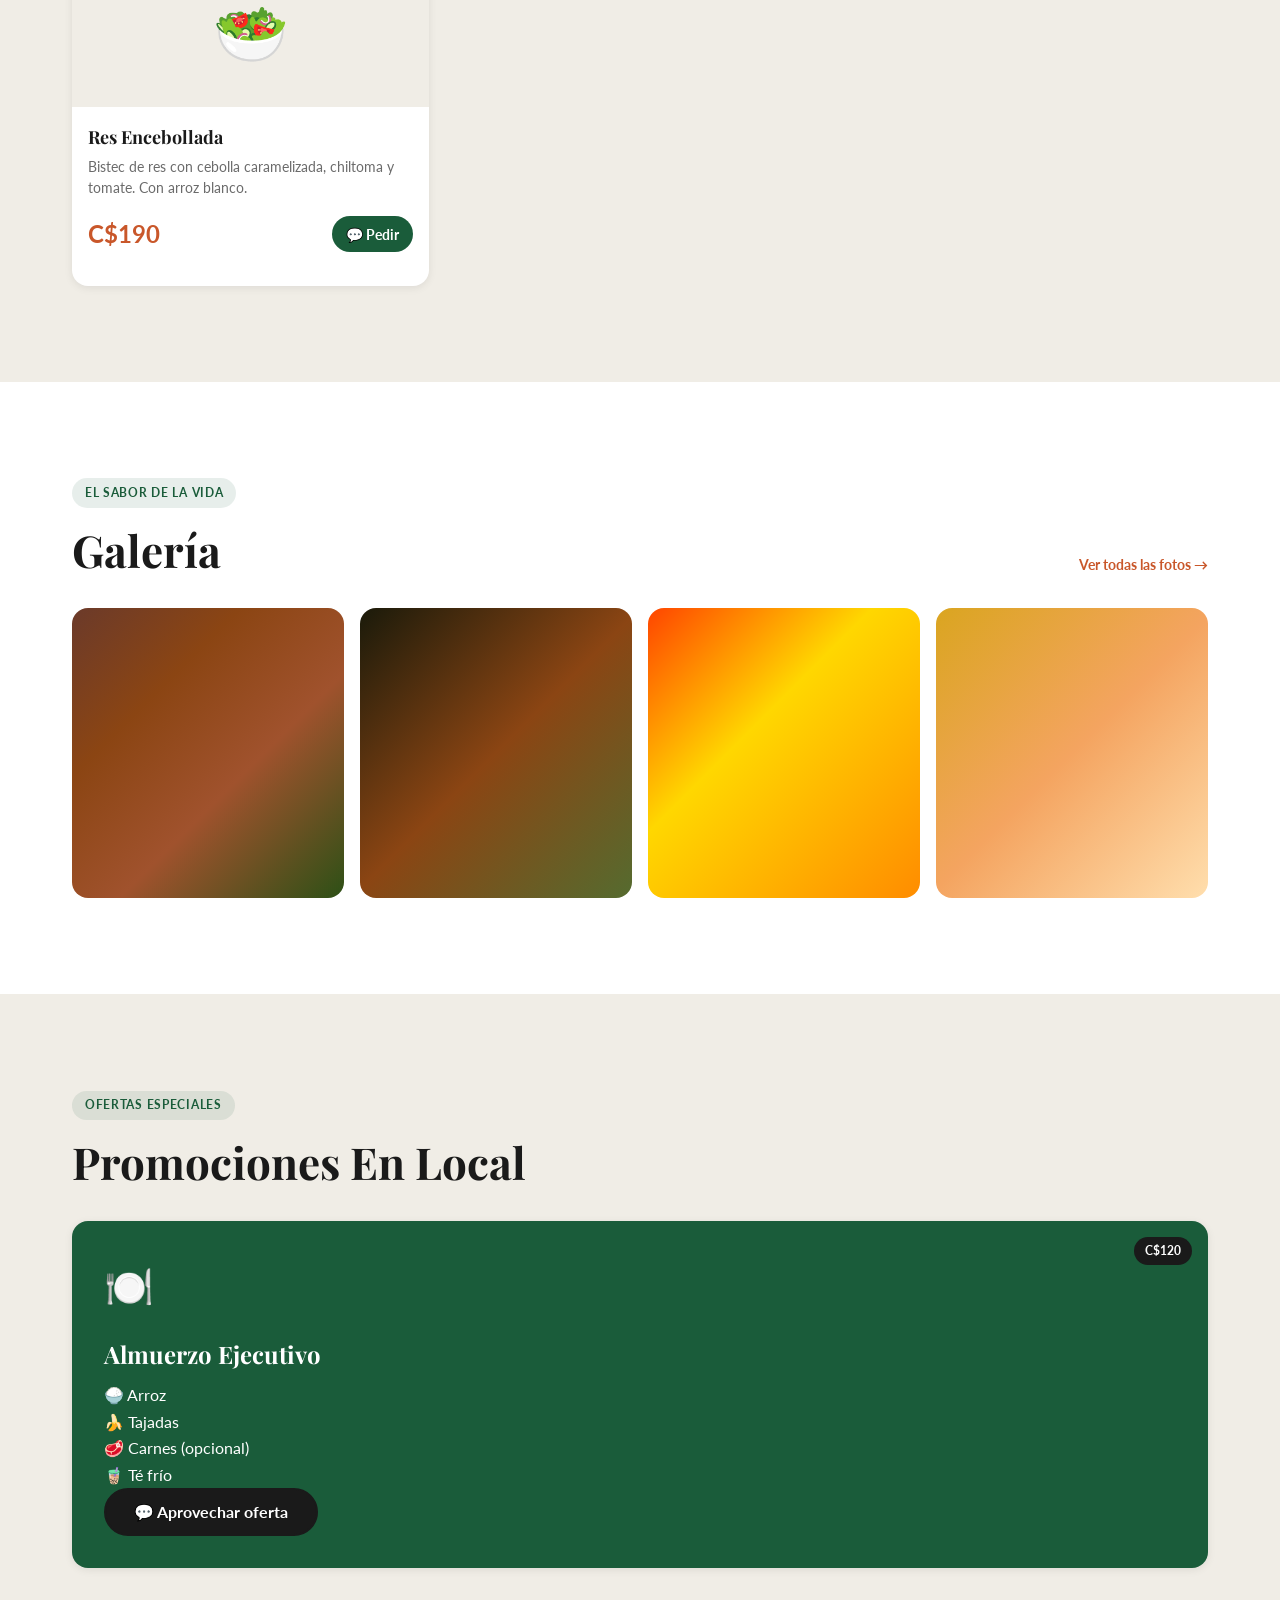
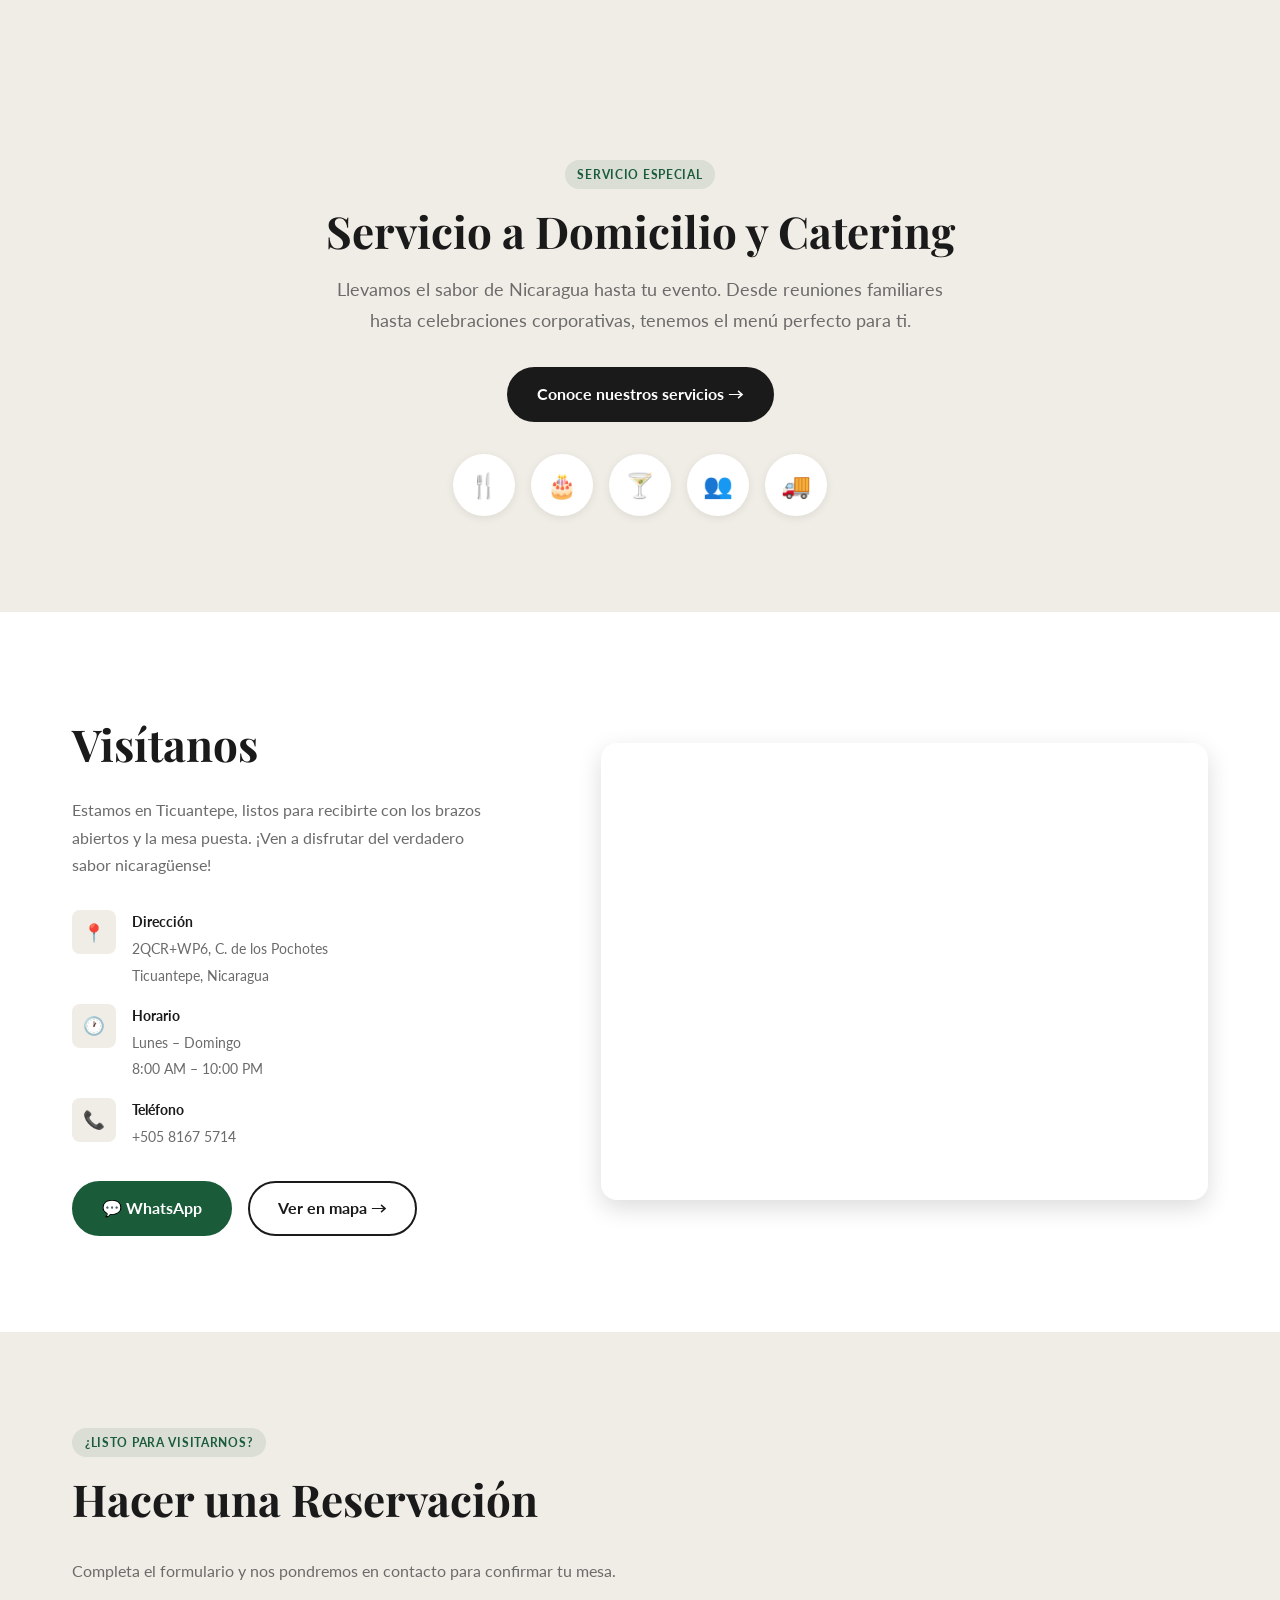
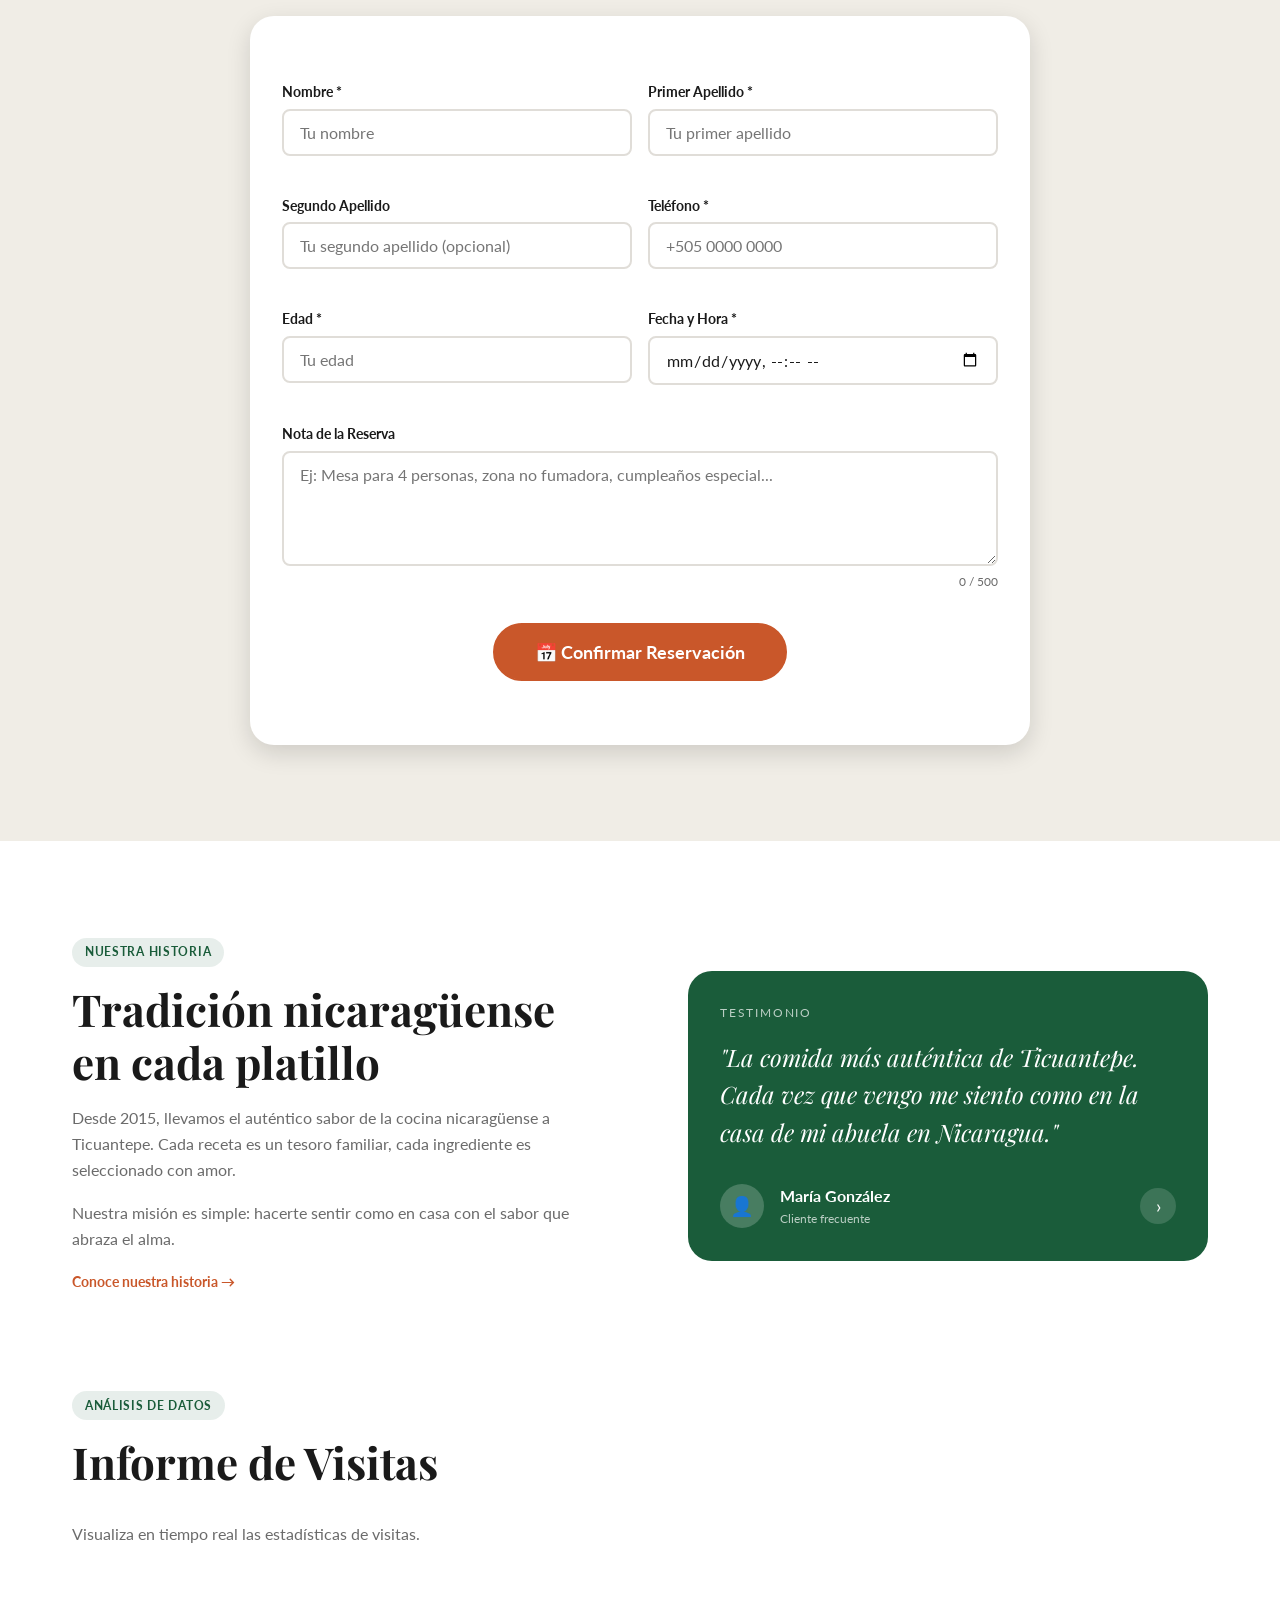
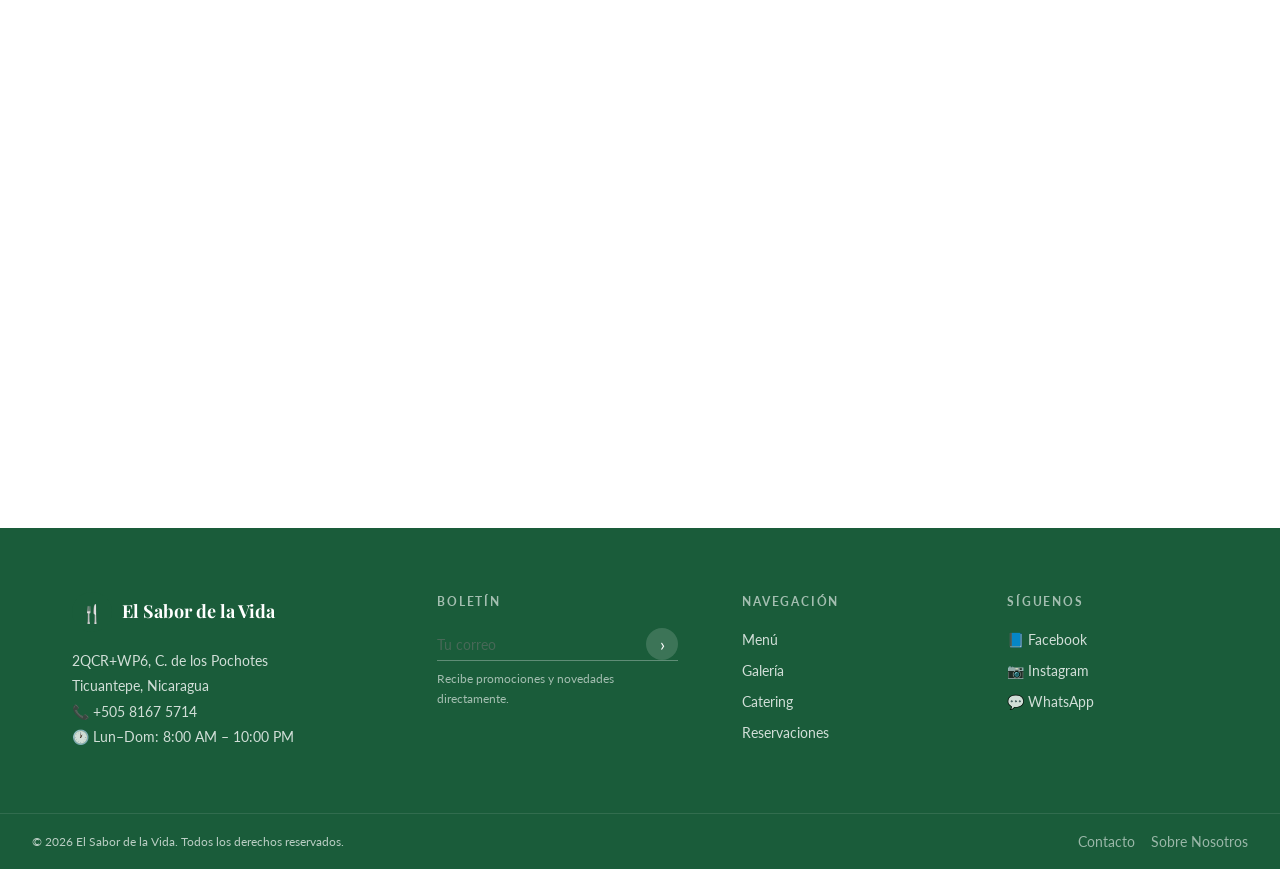
==== commit b0696665: "Change Power BI report ID in index.html Reporte visual del landing page" ====
--- a/el_sabor_de_la_vida/index.html
+++ b/el_sabor_de_la_vida/index.html
@@ -592,15 +592,15 @@
         </p>
 
         <div class="informe__marco">
-          <iframe
-            title="DefensaPowerBi"
-            width="1140"
-            height="541.25"
-            src="https://app.powerbi.com/reportEmbed?reportId=3562442d-2fb0-477a-8907-f6a09a40a7de&autoAuth=true&ctid=e47646fe-da27-4518-8436-5f8b158ba127"
-            frameborder="0"
-            allowFullScreen="true"
-            style="border-radius: 12px;"
-          ></iframe>
+         <iframe 
+           title="DefensaPowerBi" 
+           width="1140" 
+           height="541.25" 
+           src="https://app.powerbi.com/reportEmbed?reportId=f006ef10-ccc6-408d-b179-a5a26b20c5e3&autoAuth=true&ctid=e47646fe-da27-4518-8436-5f8b158ba127"
+           frameborder="0"
+           allowFullScreen="true">
+           
+         </iframe>
         </div>
       </div>
     </section>
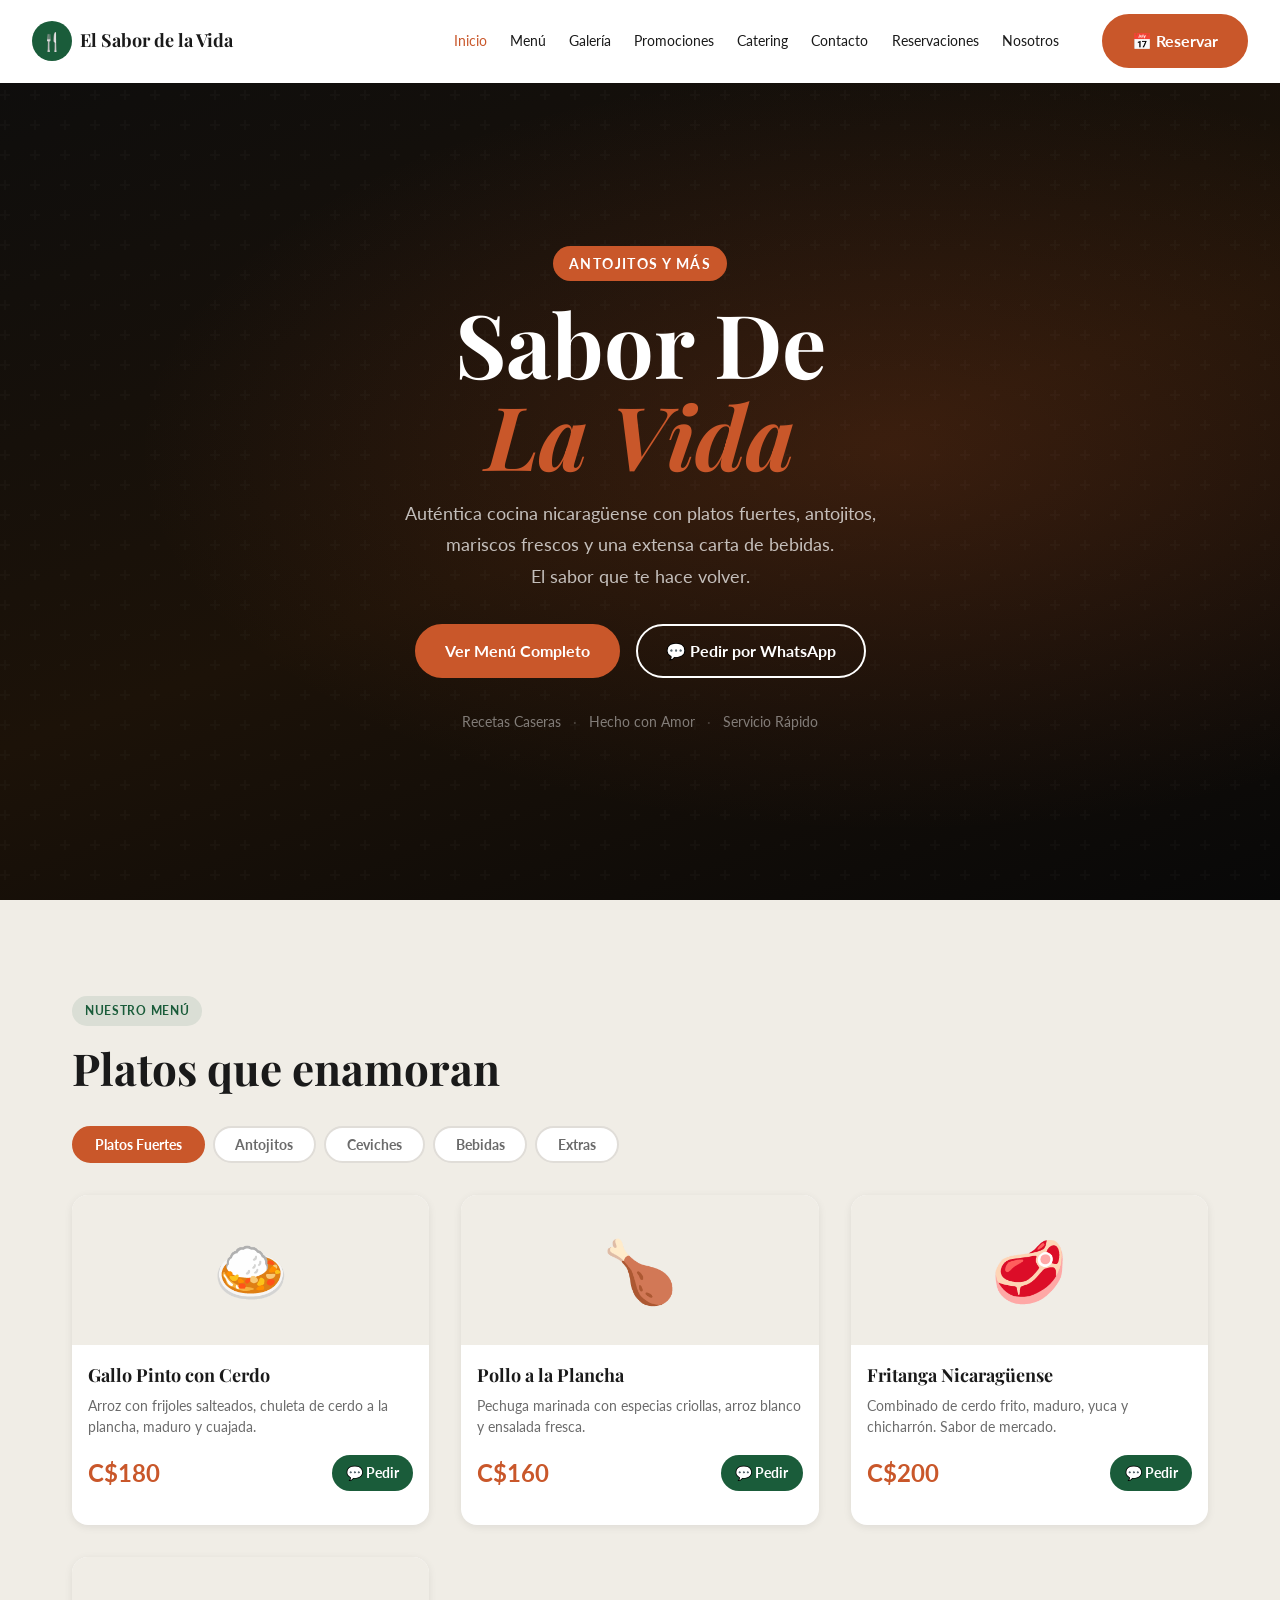
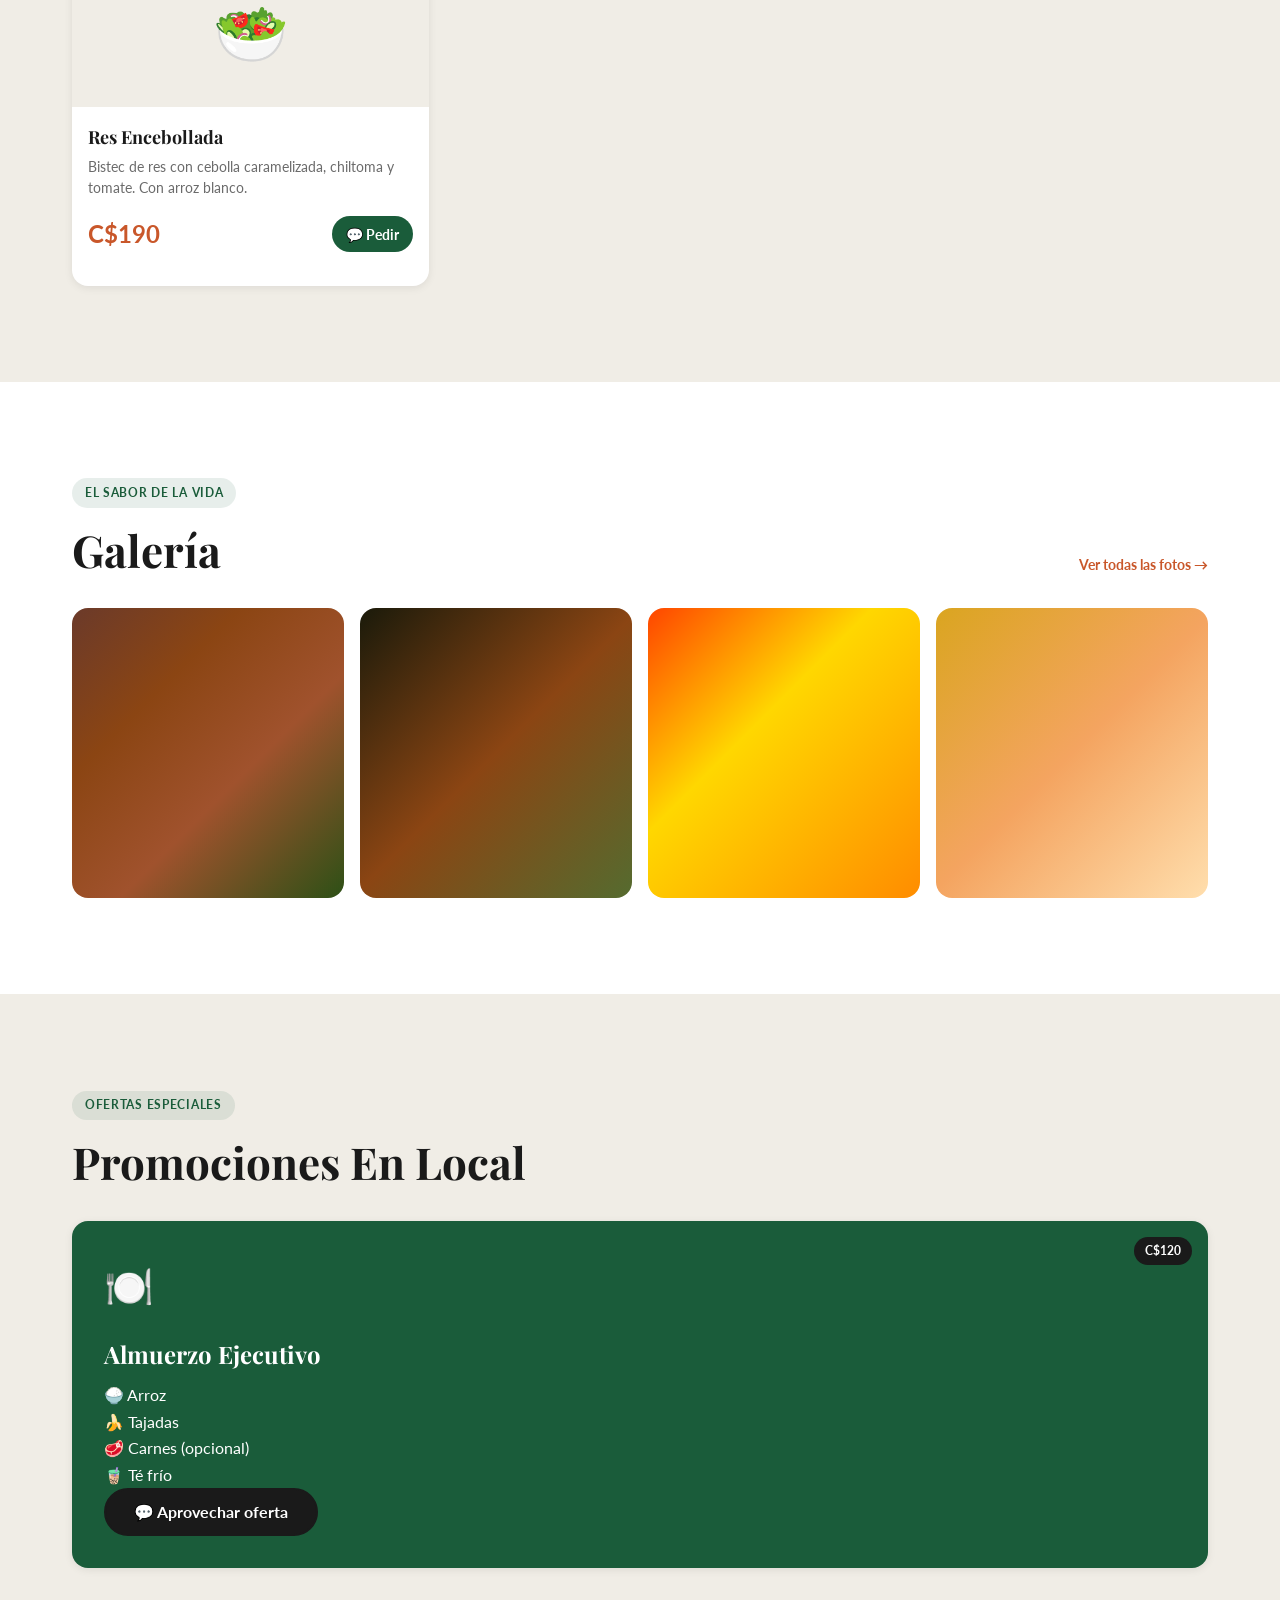
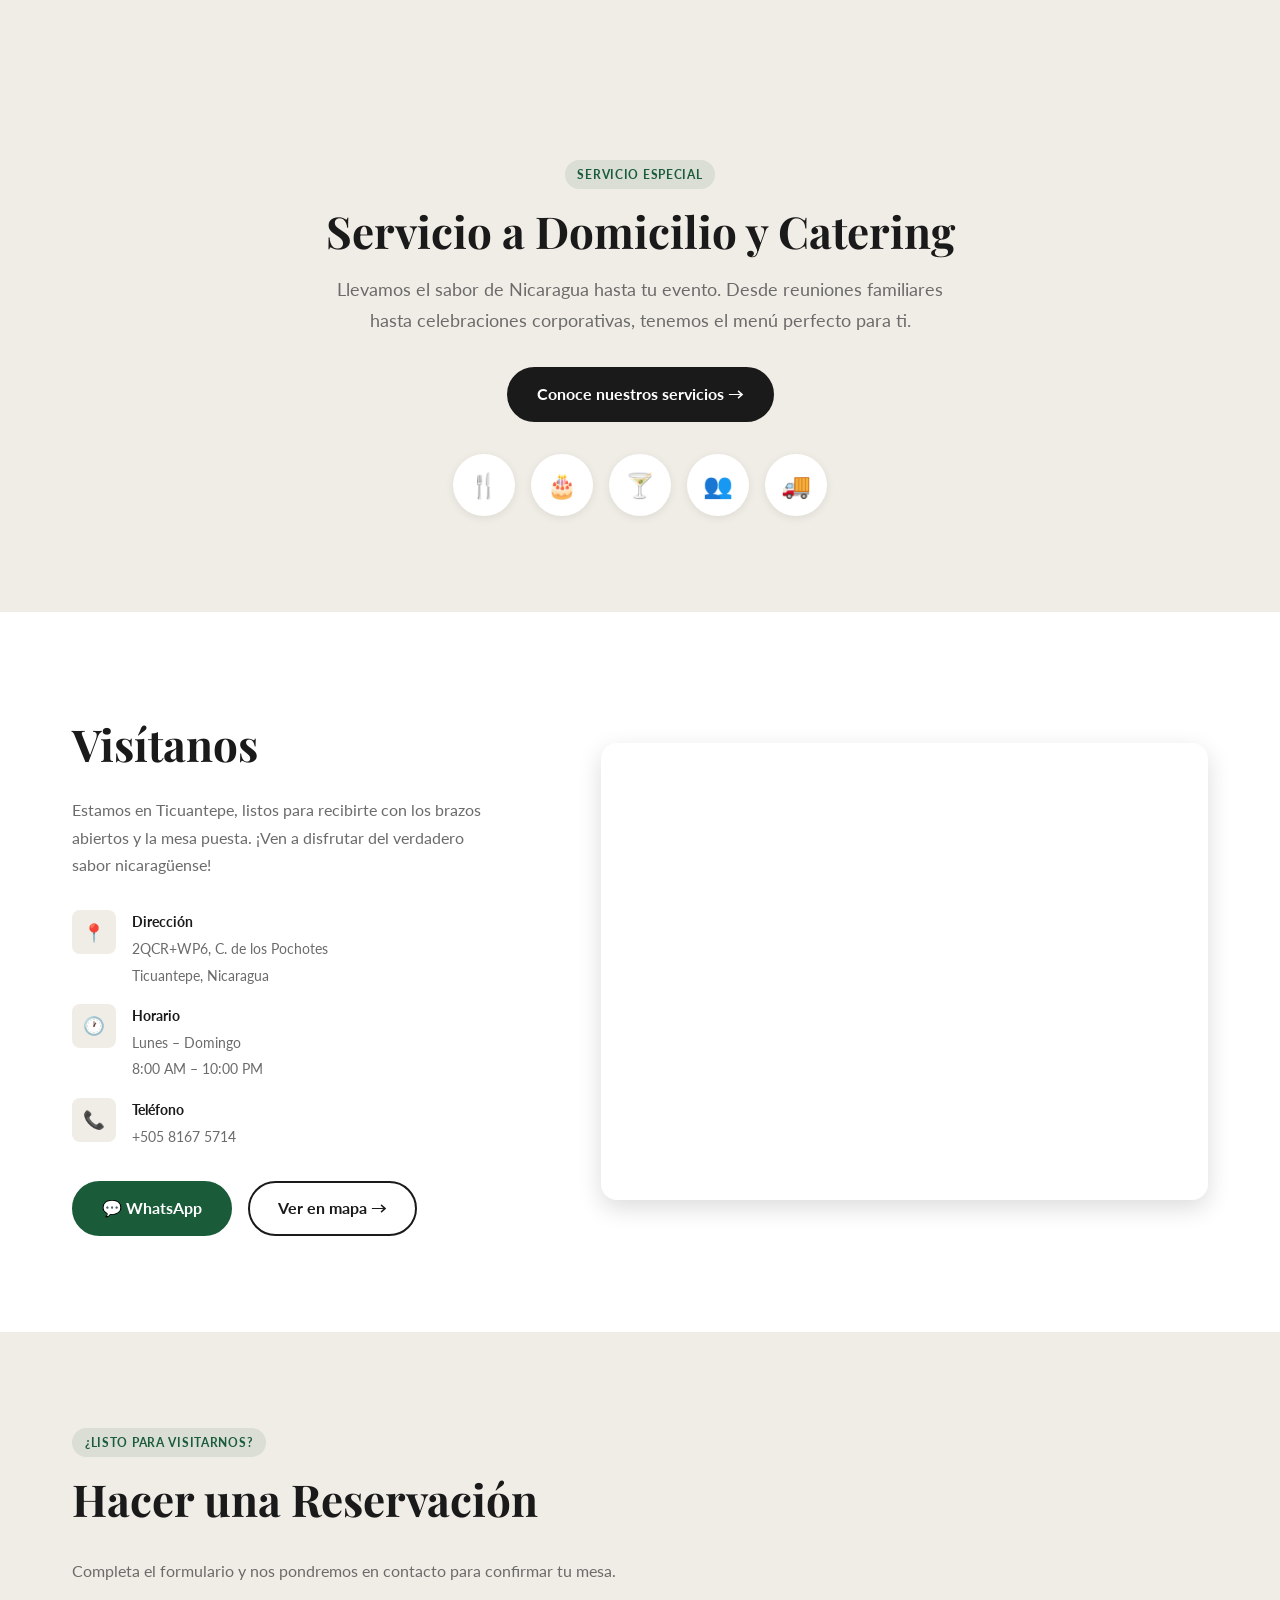
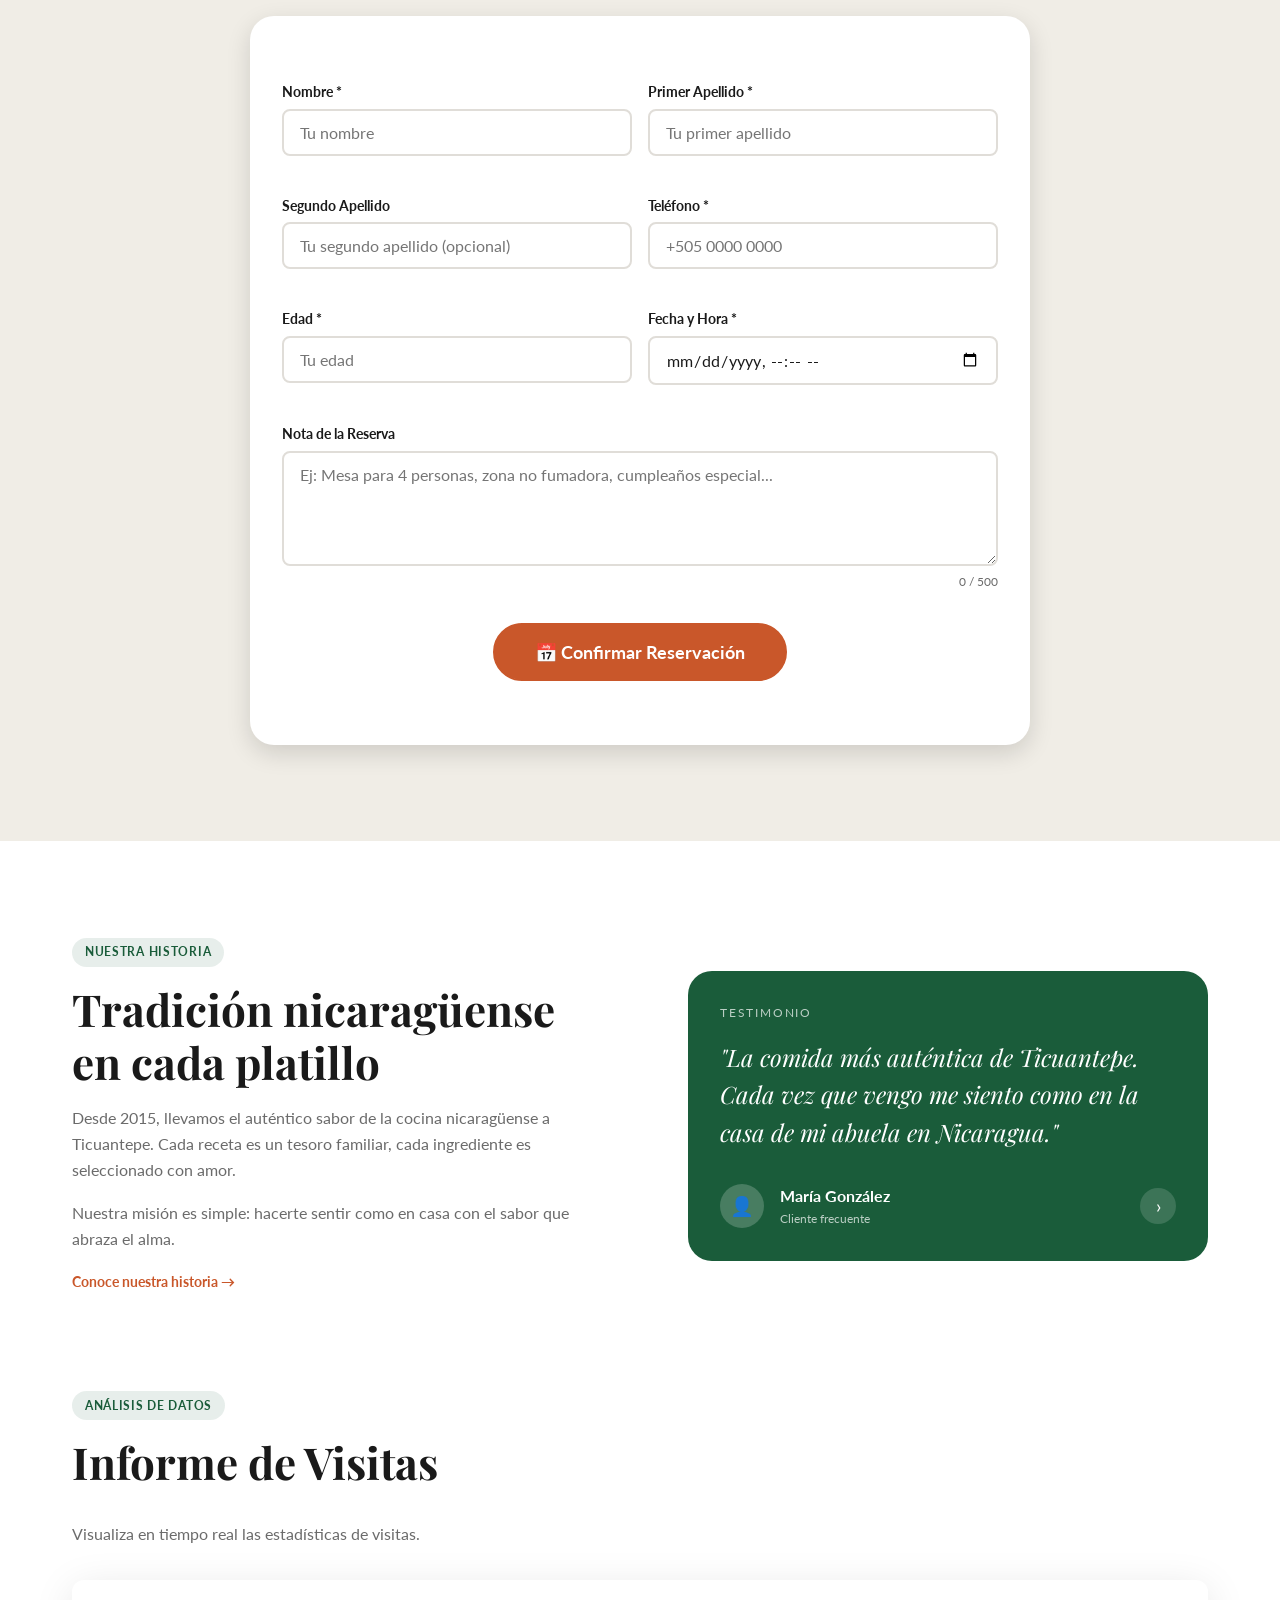
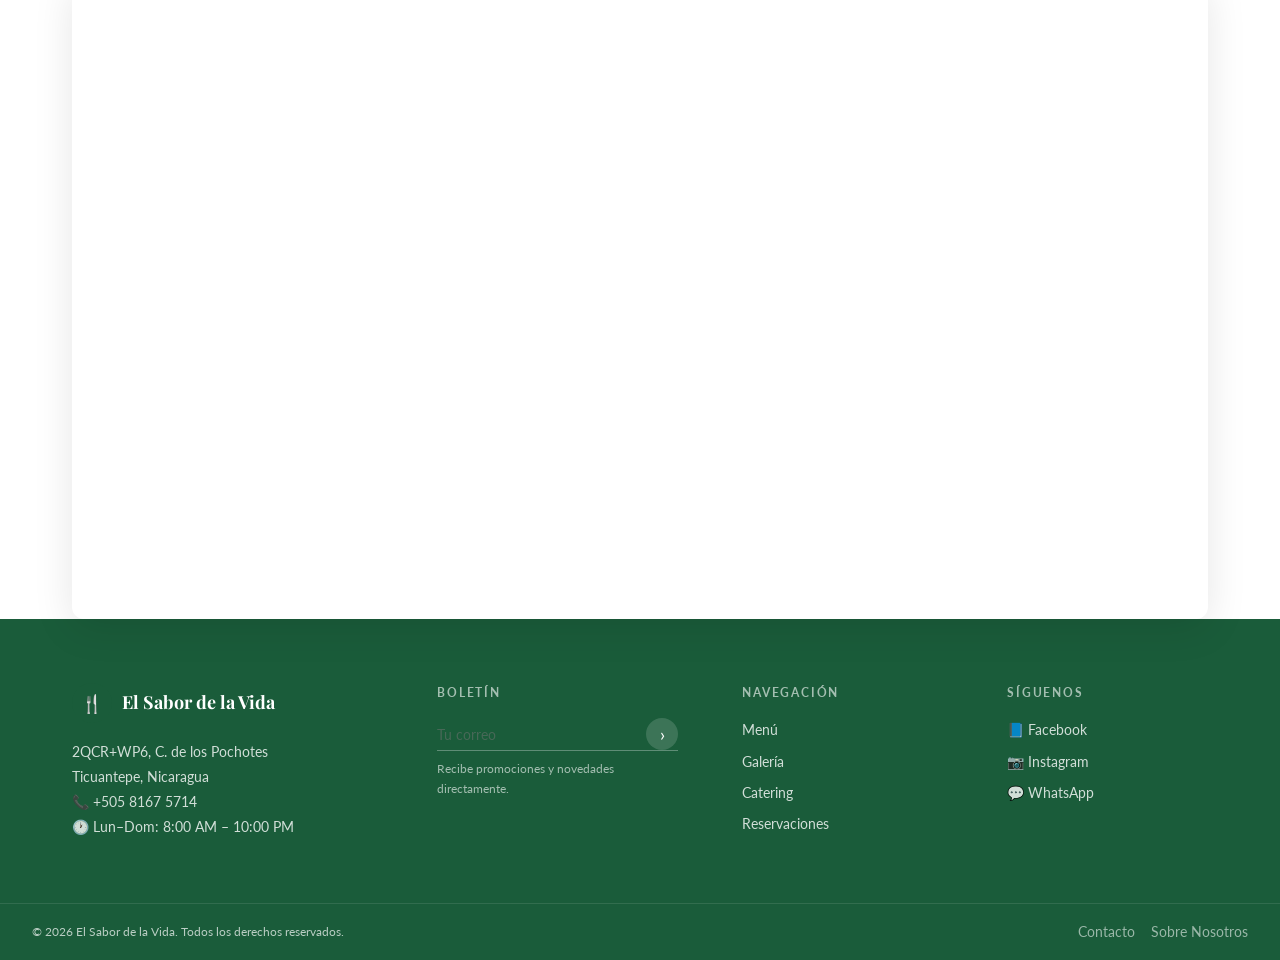
==== commit d4ad2ae5: "Cambios con el power bi" ====
--- a/el_sabor_de_la_vida/index.html
+++ b/el_sabor_de_la_vida/index.html
@@ -591,16 +591,14 @@
           Visualiza en tiempo real las estadísticas de visitas.
         </p>
 
-        <div class="informe__marco">
-         <iframe 
-           title="DefensaPowerBi" 
-           width="1140" 
-           height="541.25" 
-           src="https://app.powerbi.com/reportEmbed?reportId=f006ef10-ccc6-408d-b179-a5a26b20c5e3&autoAuth=true&ctid=e47646fe-da27-4518-8436-5f8b158ba127"
-           frameborder="0"
-           allowFullScreen="true">
-           
-         </iframe>
+        <div style="position: relative; width: 100%; padding-top: 56.25%; border-radius: 12px; overflow: hidden; box-shadow: 0 8px 40px rgba(0,0,0,0.10);">
+          <iframe
+            title="DefensaPowerBi"
+            src="https://app.powerbi.com/view?r=eyJrIjoiMDgzZDdjMzgtZjY4OS00YjVhLWE1ODktOTQ5ZWU1YjJmMWQxIiwidCI6ImU0NzY0NmZlLWRhMjctNDUxOC04NDM2LTVmOGIxNThiYTEyNyIsImMiOjR9"
+            frameborder="0"
+            allowFullScreen="true"
+            style="position: absolute; top: 0; left: 0; width: 100%; height: 100%; border-radius: 12px;">
+          </iframe>
         </div>
       </div>
     </section>
@@ -688,4 +686,3 @@
   <script src="js/app.js"></script>
 </body>
 </html>
-
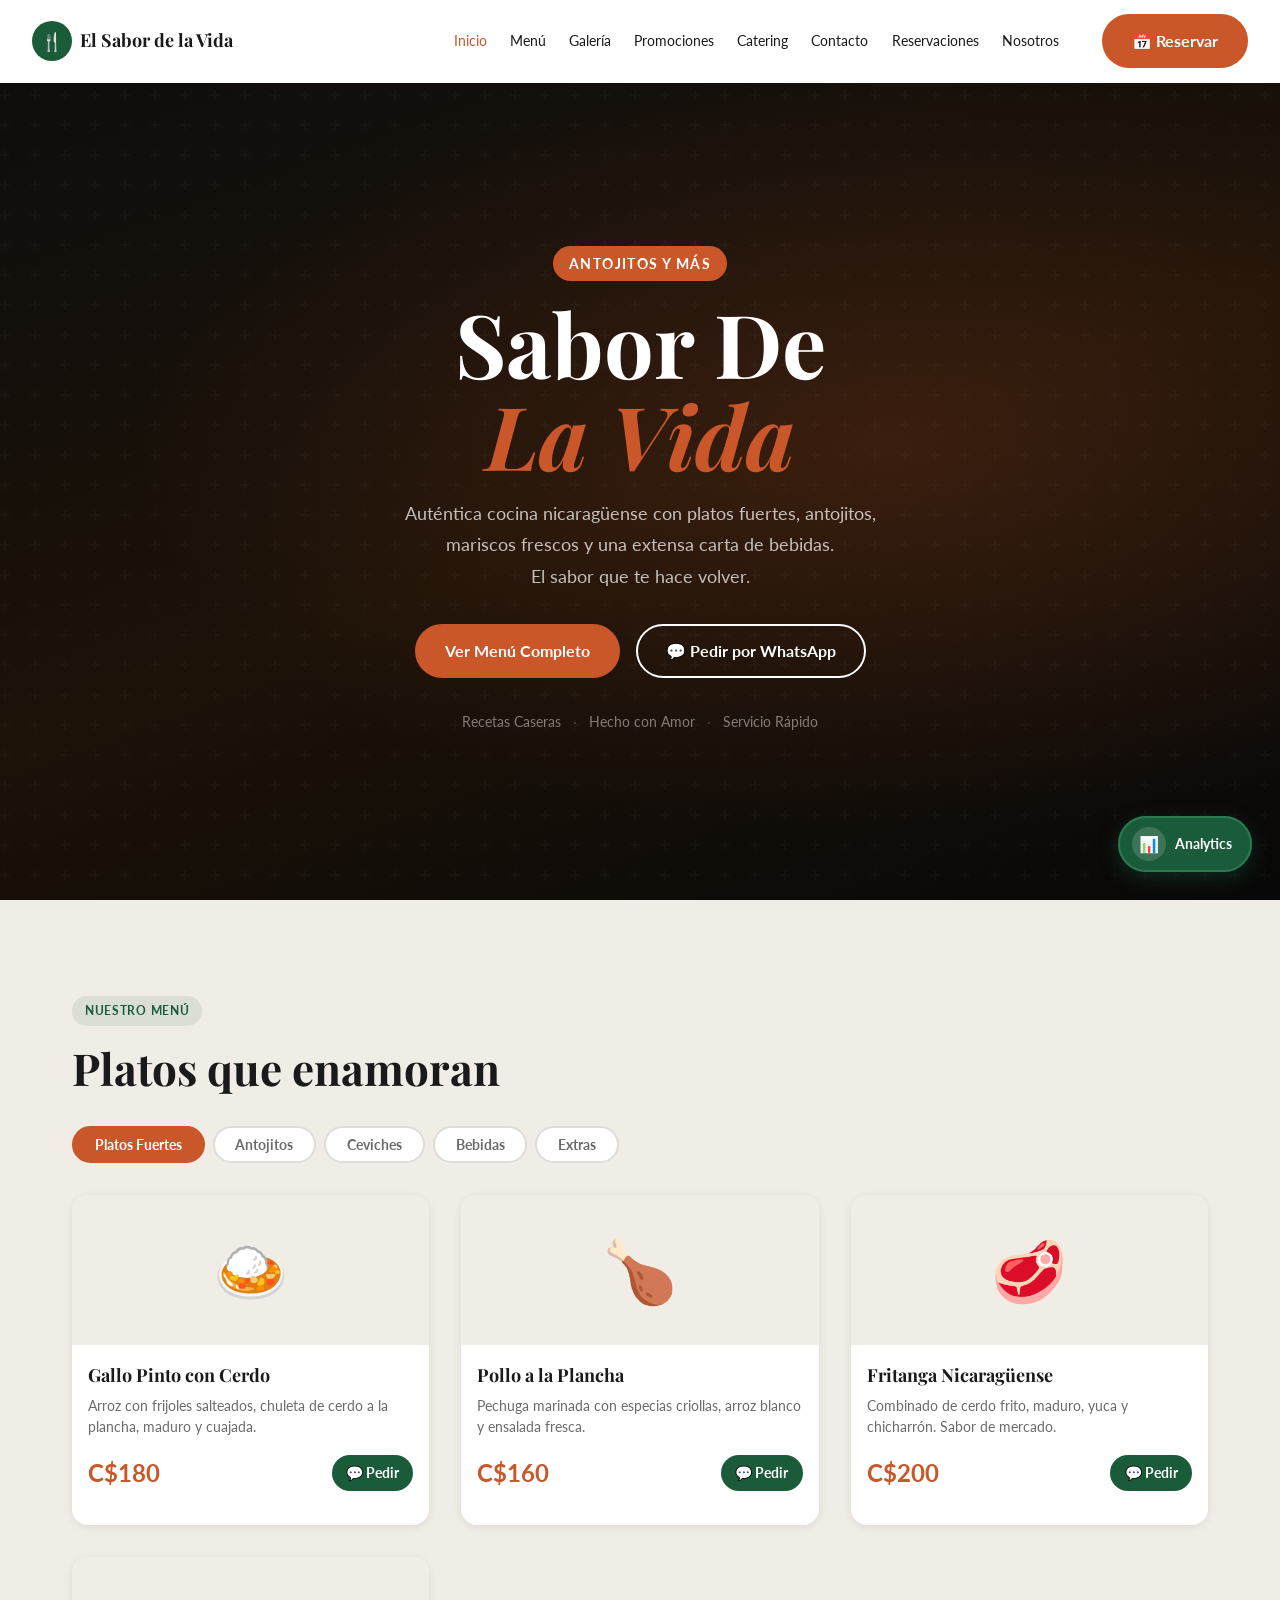
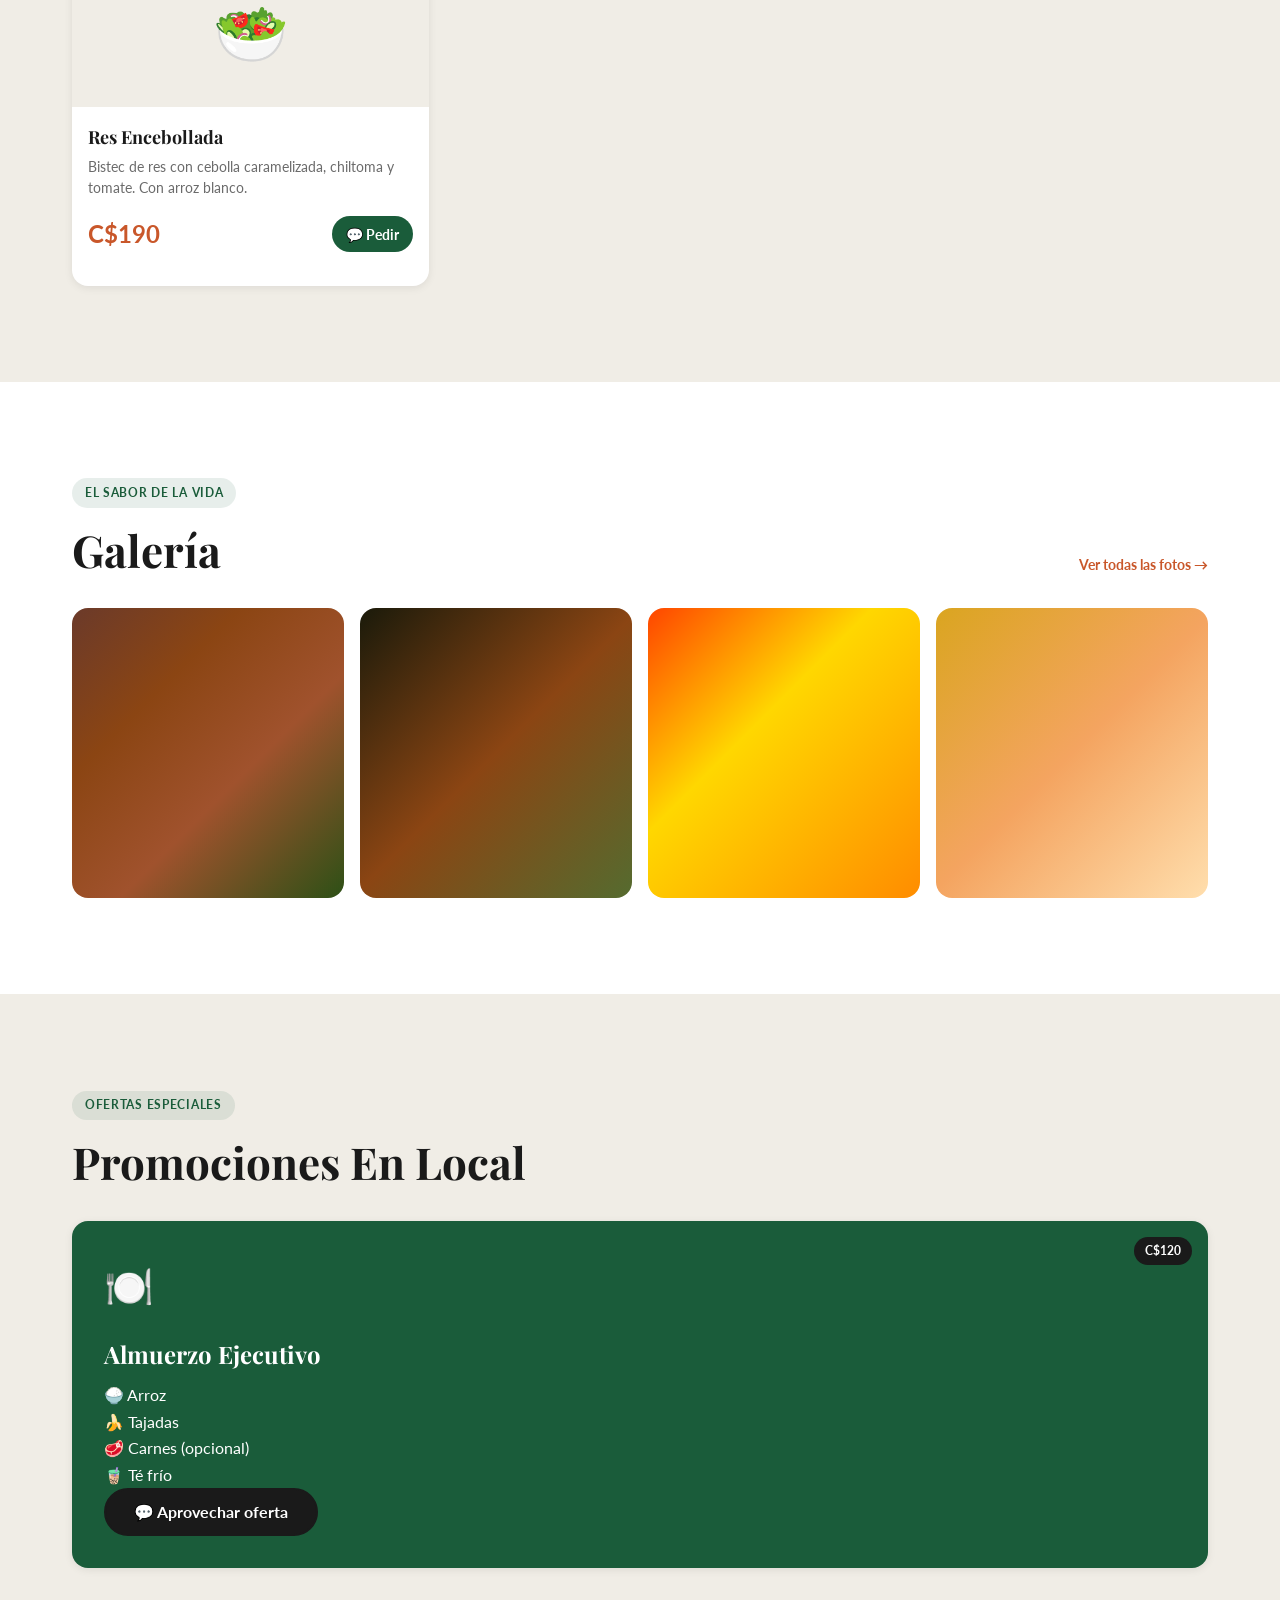
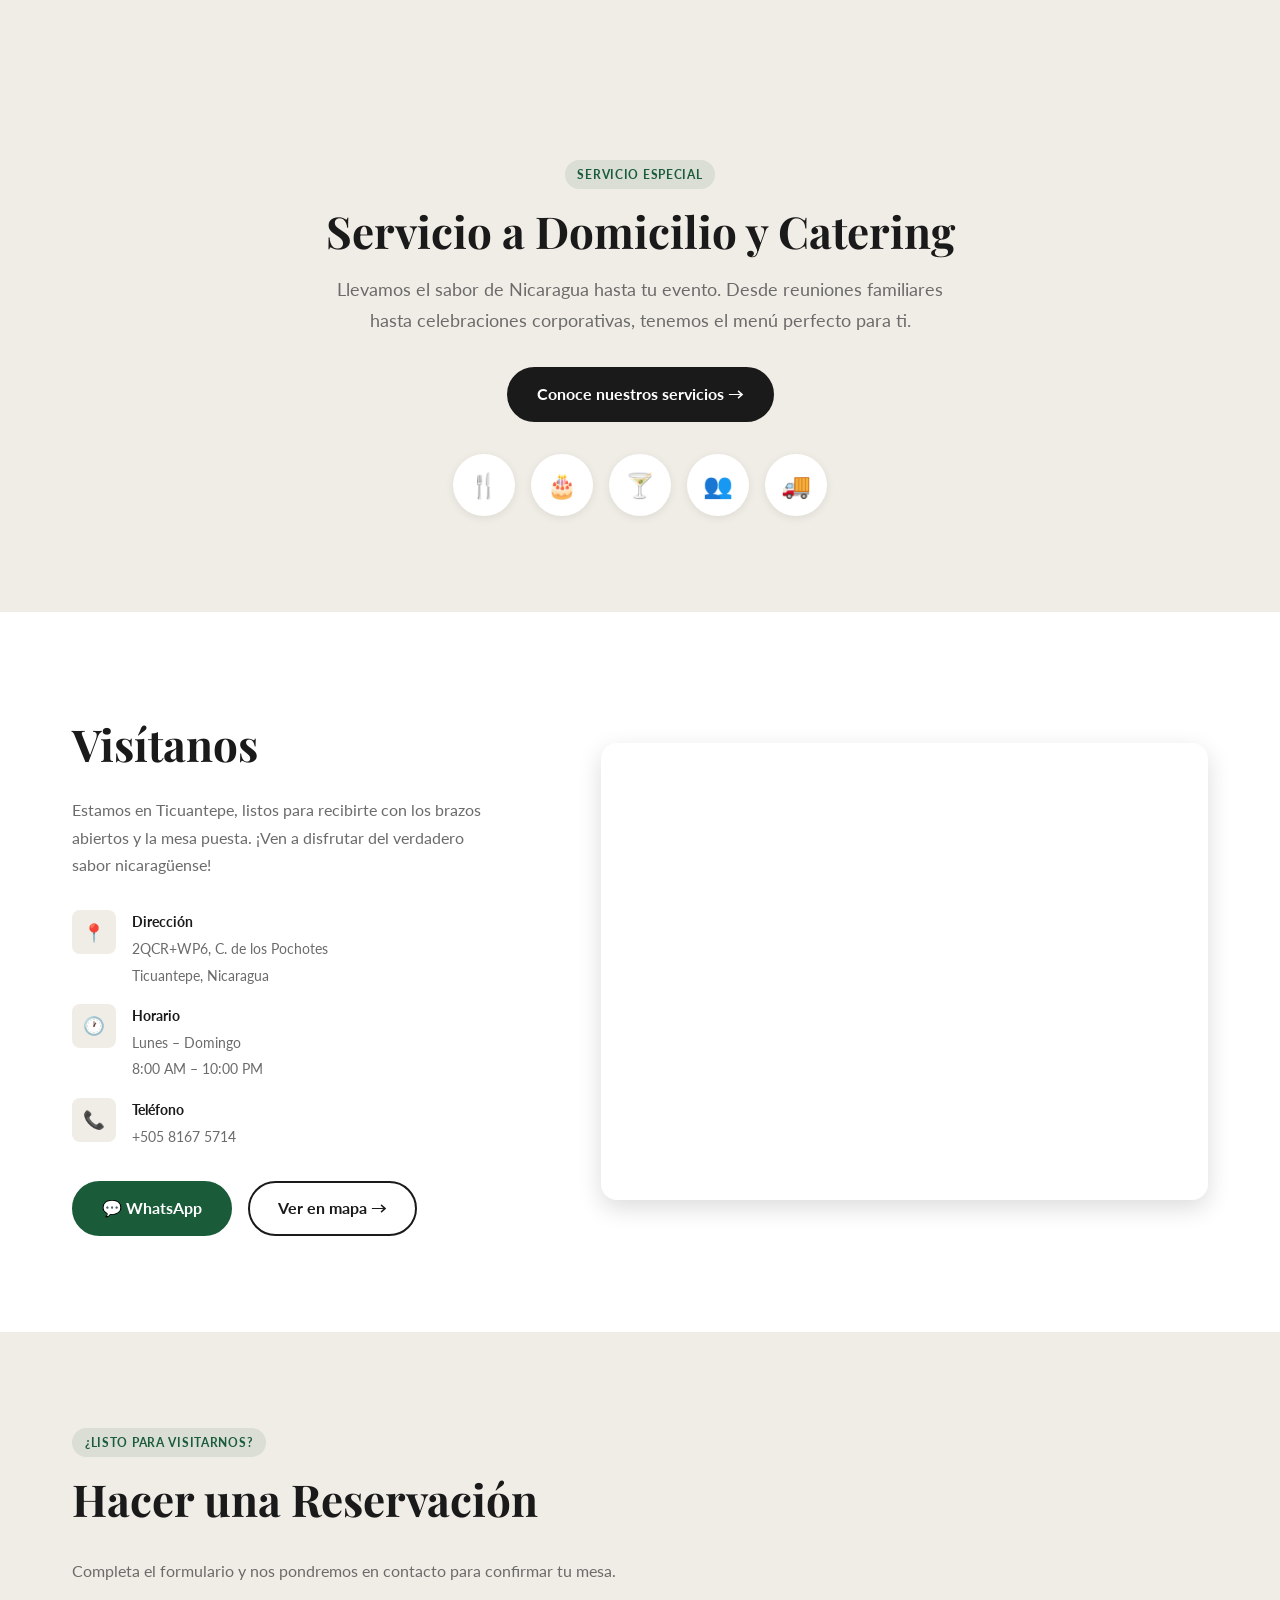
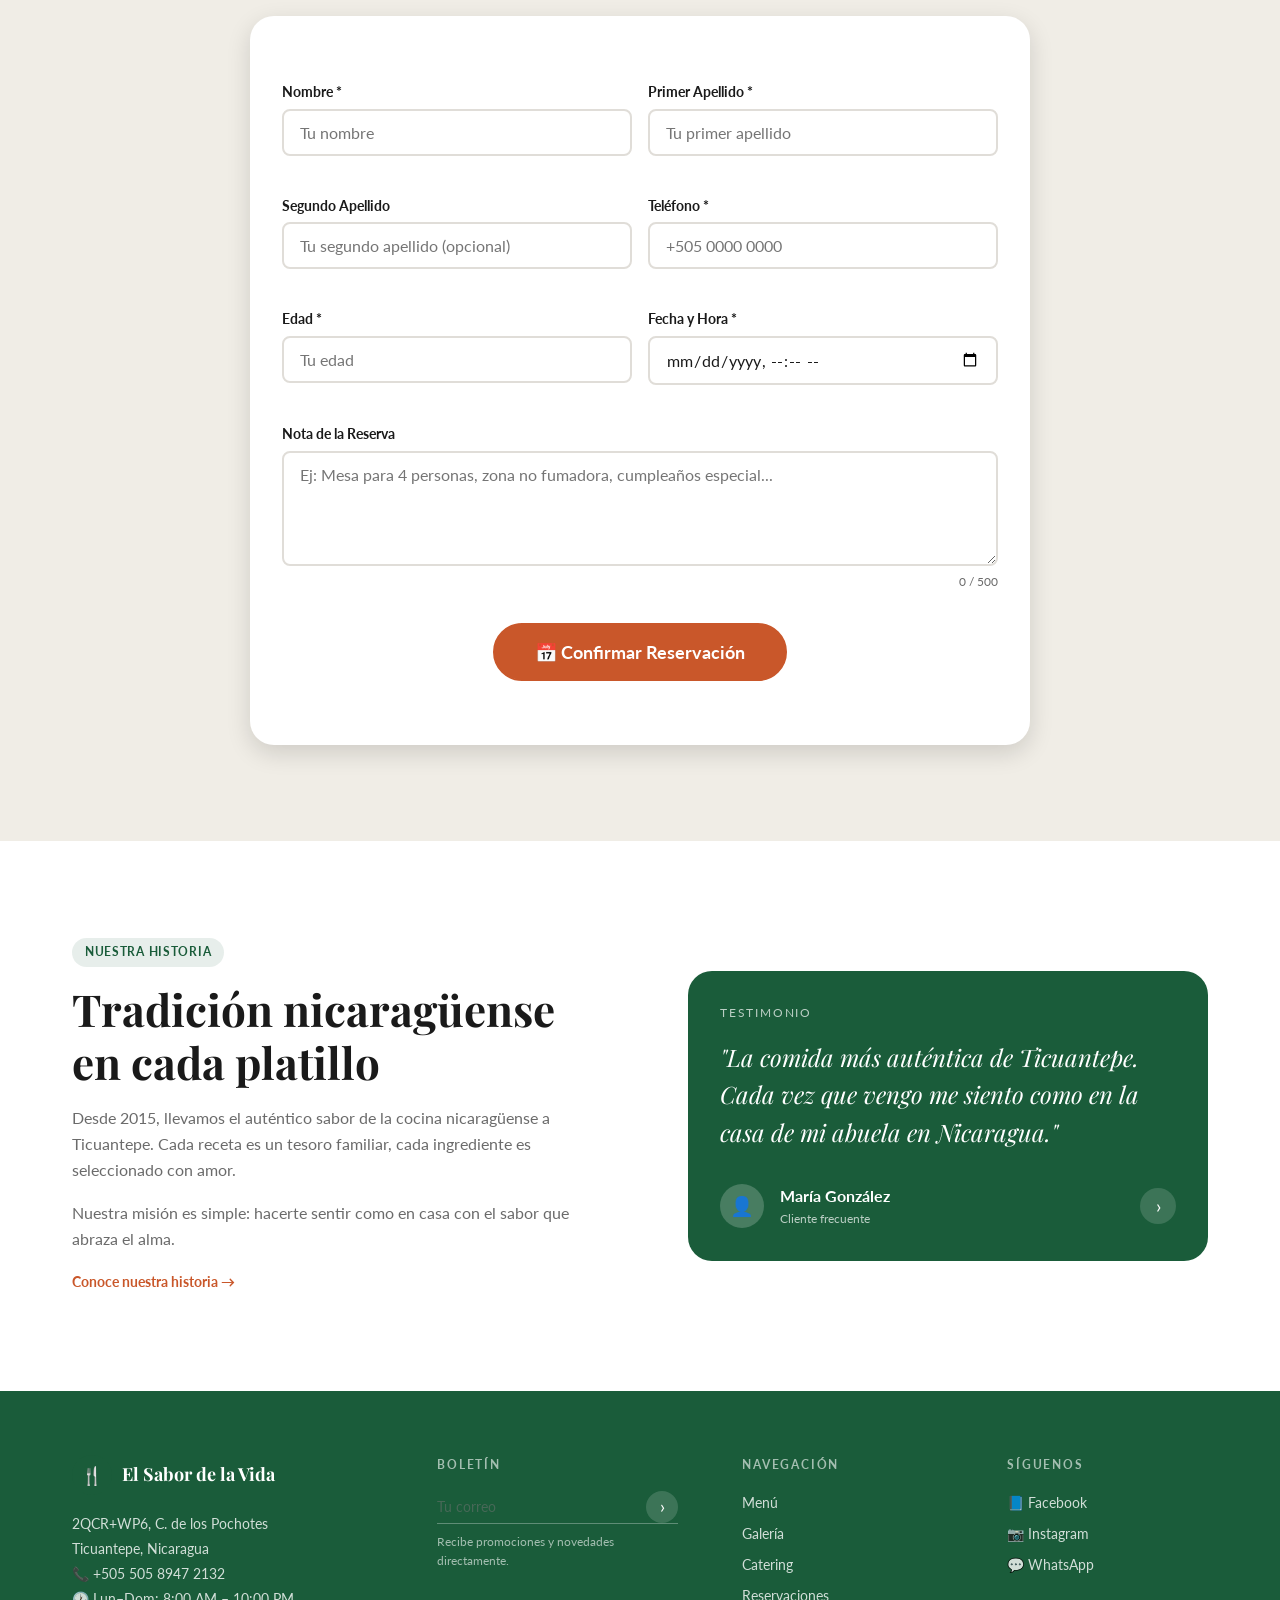
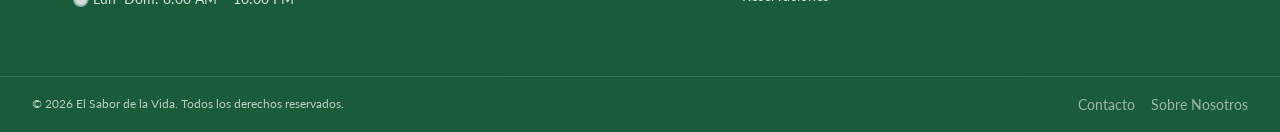
==== commit a1c30a73: "Implementacion de dashbord html y boton flotante" ====
--- a/el_sabor_de_la_vida/index.html
+++ b/el_sabor_de_la_vida/index.html
@@ -1,688 +1,779 @@
-<!DOCTYPE html>
-<html lang="es">
-<head>
-
-
-<!-- Google tag (gtag.js) -->
-<script async src="https://www.googletagmanager.com/gtag/js?id=G-D7BSTS7KYB"></script>
-<script>
-  window.dataLayer = window.dataLayer || [];
-  function gtag(){dataLayer.push(arguments);}
-  gtag('js', new Date());
-
-  gtag('config', 'G-D7BSTS7KYB');
-</script>
-
-
-
-    <meta charset="UTF-8" />
-  <meta name="viewport" content="width=device-width, initial-scale=1.0" />
-  <title>El Sabor de la Vida – Cocina Nicaragüense Auténtica</title>
-
-  <!-- ============================================================
-    FUENTES EXTERNAS – Google Fonts
-    · Playfair Display → títulos / display (elegante, editorial)
-    · Lato            → cuerpo de texto (legible, neutro)
-  ============================================================ -->
-  <link rel="preconnect" href="https://fonts.googleapis.com" />
-  <link
-    href="https://fonts.googleapis.com/css2?family=Playfair+Display:ital,wght@0,600;0,700;1,600&family=Lato:wght@300;400;700&display=swap"
-    rel="stylesheet"
-  />
-
-  <link rel="stylesheet" href="css/styles.css">
-</head>
-<body>
-
-  <!-- ===========================================================
-       BLOQUE: NAV – BARRA DE NAVEGACIÓN PRINCIPAL
-       Fija en la parte superior. JS le agrega nav--scrolled
-       cuando el usuario baja más de 20px.
-  =========================================================== -->
-  <header class="nav" id="nav" role="banner">
-    <div class="nav__inner">
-
-      <!-- nav__logo – identidad de marca -->
-      <a href="#inicio" class="nav__logo" aria-label="Inicio – El Sabor de la Vida">
-        <span class="nav__logo-icono" aria-hidden="true">🍴</span>
-        <span class="nav__logo-texto">El Sabor de la Vida</span>
-      </a>
-
-      <!-- nav__menu – enlaces de escritorio -->
-      <nav class="nav__menu" id="navMenu" aria-label="Menú principal">
-        <a href="#inicio"        class="nav__enlace nav__enlace--activo">Inicio</a>
-        <a href="#menu"          class="nav__enlace">Menú</a>
-        <a href="#galeria"       class="nav__enlace">Galería</a>
-        <a href="#promociones"   class="nav__enlace">Promociones</a>
-        <a href="#catering"      class="nav__enlace">Catering</a>
-        <a href="#contacto"      class="nav__enlace">Contacto</a>
-        <a href="#reservaciones" class="nav__enlace">Reservaciones</a>
-        <a href="#nosotros"      class="nav__enlace">Nosotros</a>
-
-      </nav>
-
-      <!-- nav__cta – botón reservar (escritorio) -->
-      <a href="#reservaciones" class="btn btn--primario nav__cta" aria-label="Hacer una reservación">
-        📅 Reservar
-      </a>
-
-      <!-- nav__hamburger – menú móvil -->
-      <button
-        class="nav__hamburger"
-        id="hamburger"
-        aria-label="Abrir menú de navegación"
-        aria-expanded="false"
-        aria-controls="navMenu"
-      >
-        <span class="nav__hamburger-linea"></span>
-        <span class="nav__hamburger-linea"></span>
-        <span class="nav__hamburger-linea"></span>
-      </button>
-
-    </div>
-  </header>
-
-  <main>
-
-    <!-- ===========================================================
-         SECCIÓN 1: HERO / INICIO
-         Pantalla completa oscura con el título grande del restaurante,
-         subtítulo y dos botones CTA (menú y WhatsApp).
-    =========================================================== -->
-    <section class="hero" id="inicio" aria-label="Inicio">
-      <!-- hero__textura – patrón decorativo -->
-      <div class="hero__textura" aria-hidden="true"></div>
-
-      <div class="hero__contenido">
-        <!-- hero__badge – categoria del local -->
-        <span class="hero__badge" aria-label="Categoría">Antojitos y Más</span>
-
-        <!-- hero__titulo – el nombre del restaurante en grande -->
-        <h1 class="hero__titulo">
-          Sabor De<br>
-          <em class="hero__titulo-acento">La Vida</em>
-        </h1>
-
-        <!-- hero__subtitulo – propuesta de valor -->
-        <p class="hero__subtitulo">
-          Auténtica cocina nicaragüense con platos fuertes, antojitos,<br>
-          mariscos frescos y una extensa carta de bebidas.<br>
-          El sabor que te hace volver.
-        </p>
-
-        <!-- hero__acciones – CTAs principales -->
-        <div class="hero__acciones">
-          <a href="#menu" class="btn btn--primario">Ver Menú Completo</a>
-          <a
-            href="https://wa.me/50581675714?text=Hola,%20quiero%20hacer%20un%20pedido"
-            target="_blank" rel="noopener"
-            class="btn btn--outline"
-          >💬 Pedir por WhatsApp</a>
-        </div>
-
-        <!-- hero__etiquetas – rasgos del restaurante -->
-        <p class="hero__etiquetas" aria-label="Características">
-          <span>Recetas Caseras</span>
-          <span class="hero__punto" aria-hidden="true">·</span>
-          <span>Hecho con Amor</span>
-          <span class="hero__punto" aria-hidden="true">·</span>
-          <span>Servicio Rápido</span>
-        </p>
-      </div>
-    </section>
-
-    
-    <!-- ===========================================================
-         SECCIÓN 3: MENÚ
-         Pestañas de categorías. Las tarjetas se inyectan
-         dinámicamente desde los datos en el bloque de JS.
-    =========================================================== -->
-    <section class="menu" id="menu" aria-label="Nuestro menú">
-      <div class="container">
-        <span class="label">Nuestro Menú</span>
-        <h2 class="seccion__titulo">Platos que enamoran</h2>
-
-        <!-- Pestañas de categorías del menú -->
-        <div class="menu__tabs" role="tablist" aria-label="Categorías del menú">
-          <button class="menu__tab menu__tab--activo" role="tab" data-categoria="platos"    aria-selected="true">Platos Fuertes</button>
-          <button class="menu__tab"                   role="tab" data-categoria="antojitos" aria-selected="false">Antojitos</button>
-          <button class="menu__tab"                   role="tab" data-categoria="ceviches"  aria-selected="false">Ceviches</button>
-          <button class="menu__tab"                   role="tab" data-categoria="bebidas"   aria-selected="false">Bebidas</button>
-          <button class="menu__tab"                   role="tab" data-categoria="extras"    aria-selected="false">Extras</button>
-        </div>
-
-        <!-- Contenedor de tarjetas (se llena con JS) -->
-        <div class="menu__grid" id="menuGrid" aria-live="polite"></div>
-      </div>
-    </section>
-
-    <!-- ===========================================================
-         SECCIÓN 4: GALERÍA
-         Cuatro imágenes en grid con caption al hover.
-    =========================================================== -->
-    <section class="galeria" id="galeria" aria-label="Galería de fotos">
-      <div class="container">
-        <!-- galeria__cabecera – título + link de ver todas -->
-        <div class="galeria__cabecera">
-          <div>
-            <span class="label">El Sabor de la Vida</span>
-            <h2 class="seccion__titulo" style="margin-bottom:0">Galería</h2>
-          </div>
-          <a href="#galeria" class="link-flecha">Ver todas las fotos →</a>
-        </div>
-
-        <!-- galeria__grid – cuadrícula de imágenes -->
-        <div class="galeria__grid">
-          <div class="galeria__celda">
-            <div class="galeria__imagen galeria__imagen--salon" role="img" aria-label="Salón del restaurante"></div>
-            <div class="galeria__caption">Nuestro Salón Principal</div>
-          </div>
-          <div class="galeria__celda">
-            <div class="galeria__imagen galeria__imagen--cocina" role="img" aria-label="Preparación de platillos"></div>
-            <div class="galeria__caption">Preparación de Platillos</div>
-          </div>
-          <div class="galeria__celda">
-            <div class="galeria__imagen galeria__imagen--bebidas" role="img" aria-label="Bebidas refrescantes"></div>
-            <div class="galeria__caption">Bebidas Refrescantes</div>
-          </div>
-          <div class="galeria__celda">
-            <div class="galeria__imagen galeria__imagen--postres" role="img" aria-label="Postres artesanales"></div>
-            <div class="galeria__caption">Postres Artesanales</div>
-          </div>
-        </div>
-      </div>
-    </section>
-
-    <!-- ===========================================================
-         SECCIÓN 5: PROMOCIONES
-         Tarjetas de ofertas especiales del restaurante.
-    =========================================================== -->
-    <!-- ===========================================================
-         SECCIÓN 5: PROMOCIONES
-         Tarjetas de ofertas especiales del restaurante.
-    =========================================================== -->
-    <section class="promo" id="promociones" aria-label="Promociones">
-      <div class="container">
-        <span class="label">Ofertas Especiales</span>
-        <h2 class="seccion__titulo">Promociones En Local</h2>
-
-        <!-- Contenedor centrado para una sola promo -->
-        <div class="promo__grid promo__grid--centrado">
-
-          <!-- Promo única: Almuerzo Ejecutivo -->
-          <article class="promo__tarjeta promo__tarjeta--destacada promo__tarjeta--grande" aria-label="Almuerzo Ejecutivo">
-            <div class="promo__icono" aria-hidden="true">🍽️</div>
-            <span class="promo__badge promo__badge--oscuro" aria-label="Precio especial">C$120</span>
-
-            <h3 class="promo__titulo">Almuerzo Ejecutivo</h3>
-
-            <!-- Detalle de lo que incluye -->
-            <ul class="promo__lista" aria-label="Incluye">
-              <li>🍚 Arroz</li>
-              <li>🍌 Tajadas</li>
-              <li>🥩 Carnes <span class="promo__opcional">(opcional)</span></li>
-              <li>🧋 Té frío</li>
-            </ul>
-
-            <!-- Botón con tracking GA4 -->
-            <button
-              class="btn btn--oscuro promo__btn"
-              aria-label="Aprovechar promoción de almuerzo ejecutivo"
-              onclick="
-                gtag('event', 'clic_promocion', {
-                  event_category: 'Promociones',
-                  event_label: 'Almuerzo Ejecutivo',
-                  value: 120
-                });
-                window.open(
-                  'https://wa.me/50581675714?text=' +
-                  encodeURIComponent('Hola, quiero aprovechar la *Promoción de Almuerzo Ejecutivo* 🍽️\n\nArroz + Tajadas + Carnes + Té frío por solo C$120.\n\n¿Está disponible ahora?'),
-                  '_blank', 'noopener'
-                );
-              "
-            >
-              💬 Aprovechar oferta
-            </button>
-
-          </article>
-
-        </div>
-      </div>
-    </section>
-
-    <!-- ===========================================================
-         SECCIÓN 6: CATERING
-         Banner centrado con descripción del servicio y
-         íconos representativos de cada tipo de evento.
-    =========================================================== -->
-    <section class="catering" id="catering" aria-label="Servicio de catering">
-      <div class="catering__contenido">
-        <span class="label">Servicio Especial</span>
-        <h2 class="catering__titulo">Servicio a Domicilio y Catering</h2>
-        <p class="catering__descripcion">
-          Llevamos el sabor de Nicaragua hasta tu evento. Desde reuniones familiares
-          hasta celebraciones corporativas, tenemos el menú perfecto para ti.
-        </p>
-        <a
-          href="https://wa.me/50581675714?text=Hola,%20me%20interesa%20el%20servicio%20de%20catering"
-          target="_blank" rel="noopener"
-          class="btn btn--oscuro"
-        >Conoce nuestros servicios →</a>
-
-        <!-- Íconos de tipos de servicio -->
-        <div class="catering__iconos">
-          <div class="catering__icono" role="img" title="Restaurante"  aria-label="Restaurante">🍴</div>
-          <div class="catering__icono" role="img" title="Eventos"      aria-label="Eventos">🎂</div>
-          <div class="catering__icono" role="img" title="Bar"          aria-label="Bar">🍸</div>
-          <div class="catering__icono" role="img" title="Personal"     aria-label="Atención personalizada">👥</div>
-          <div class="catering__icono" role="img" title="A domicilio"  aria-label="Servicio a domicilio">🚚</div>
-        </div>
-      </div>
-    </section>
-
-    <!-- ===========================================================
-         SECCIÓN 7: CONTACTO / VISÍTANOS
-         Datos de contacto + mapa de Google embebido.
-    =========================================================== -->
-    <section class="contacto" id="contacto" aria-label="Información de contacto">
-      <div class="contacto__inner container">
-
-        <!-- Columna izquierda: información -->
-        <div class="contacto__info">
-          <h2 class="contacto__titulo">Visítanos</h2>
-          <p class="contacto__intro">
-            Estamos en Ticuantepe, listos para recibirte con los brazos abiertos
-            y la mesa puesta. ¡Ven a disfrutar del verdadero sabor nicaragüense!
-          </p>
-
-          <!-- Lista de datos de contacto -->
-          <ul class="contacto__lista">
-            <li class="contacto__item">
-              <span class="contacto__icono" aria-hidden="true">📍</span>
-              <div>
-                <strong class="contacto__item-titulo">Dirección</strong>
-                <span class="contacto__item-valor">
-                  2QCR+WP6, C. de los Pochotes<br>Ticuantepe, Nicaragua
-                </span>
-              </div>
-            </li>
-            <li class="contacto__item">
-              <span class="contacto__icono" aria-hidden="true">🕐</span>
-              <div>
-                <strong class="contacto__item-titulo">Horario</strong>
-                <span class="contacto__item-valor">
-                  Lunes – Domingo<br>8:00 AM – 10:00 PM
-                </span>
-              </div>
-            </li>
-            <li class="contacto__item">
-              <span class="contacto__icono" aria-hidden="true">📞</span>
-              <div>
-                <strong class="contacto__item-titulo">Teléfono</strong>
-                <span class="contacto__item-valor">+505 8167 5714</span>
-              </div>
-            </li>
-          </ul>
-
-          <!-- Botones de acción -->
-          <div class="contacto__acciones">
-            <a
-              href="https://wa.me/50581675714"
-              target="_blank" rel="noopener"
-              class="btn btn--verde"
-              aria-label="Contactar por WhatsApp"
-            >💬 WhatsApp</a>
-            <a
-              href="https://maps.app.goo.gl/VYUg9gwc4UwLaMfb7"
-              target="_blank" rel="noopener"
-              class="btn btn--outline-oscuro"
-            >Ver en mapa →</a>
-          </div>
-        </div>
-
-        <!-- Columna derecha: mapa -->
-        <div class="contacto__mapa">
-          <iframe src="https://www.google.com/maps/embed?pb=!1m18!1m12!1m3!1d3902.3082720576695!2d-86.21311185433514!3d12.02228550470023!2m3!1f0!2f0!3f0!3m2!1i1024!2i768!4f13.1!3m3!1m2!1s0x8f7401279a72dc95%3A0x40cee71701e7faca!2sEl%20Sabor%20de%20la%20Vida%2C%20Antojitos%20y%20Mas!5e0!3m2!1ses-419!2sni!4v1780209532398!5m2!1ses-419!2sni"
-            width="600" 
-            height="450"
-            style="border:0;"
-            allowfullscreen="" 
-            loading="lazy" 
-            referrerpolicy="no-referrer-when-downgrade">
-          </iframe>
-        </div>
-
-      </div>
-    </section>
-
-
-
-    <!-- ===========================================================
-         SECCIÓN 8: RESERVACIONES
-         Formulario que recoge:
-           · Nombre, Primer Apellido, Segundo Apellido
-           · Teléfono, Edad, Fecha/Hora, Nota de la Reserva
-         Los datos se envían al backend (api/reservaciones.php)
-         mediante fetch() y también se redirige a WhatsApp.
-    =========================================================== -->
-    <section class="reserva" id="reservaciones" aria-label="Formulario de reservaciones">
-      <div class="container">
-        <span class="label">¿Listo para visitarnos?</span>
-        <h2 class="seccion__titulo">Hacer una Reservación</h2>
-        <p class="reserva__intro">
-          Completa el formulario y nos pondremos en contacto para confirmar tu mesa.
-        </p>
-
-        <!-- Marco blanco del formulario -->
-        <div class="reserva__marco">
-          <form
-            class="reserva__formulario"
-            id="reservaForm"
-            novalidate
-            aria-label="Formulario de reserva"
-          >
-
-            <!-- Fila 1: Nombre + Primer Apellido -->
-            <div class="reserva__fila">
-              <div class="reserva__grupo">
-                <label class="reserva__etiqueta" for="nombre">Nombre *</label>
-                <input
-                  class="reserva__input"
-                  type="text"
-                  id="nombre"
-                  name="nombre"
-                  placeholder="Tu nombre"
-                  required
-                  minlength="2"
-                  maxlength="60"
-                  autocomplete="given-name"
-                  aria-required="true"
-                  aria-describedby="errorNombre"
-                />
-                <span class="reserva__error" id="errorNombre" role="alert"></span>
-              </div>
-
-              <div class="reserva__grupo">
-                <label class="reserva__etiqueta" for="primerApellido">Primer Apellido *</label>
-                <input
-                  class="reserva__input"
-                  type="text"
-                  id="primerApellido"
-                  name="primerApellido"
-                  placeholder="Tu primer apellido"
-                  required
-                  minlength="2"
-                  maxlength="60"
-                  autocomplete="family-name"
-                  aria-required="true"
-                  aria-describedby="errorPrimerApellido"
-                />
-                <span class="reserva__error" id="errorPrimerApellido" role="alert"></span>
-              </div>
-            </div>
-
-            <!-- Fila 2: Segundo Apellido + Teléfono -->
-            <div class="reserva__fila">
-              <div class="reserva__grupo">
-                <label class="reserva__etiqueta" for="segundoApellido">Segundo Apellido</label>
-                <input
-                  class="reserva__input"
-                  type="text"
-                  id="segundoApellido"
-                  name="segundoApellido"
-                  placeholder="Tu segundo apellido (opcional)"
-                  maxlength="60"
-                  autocomplete="additional-name"
-                />
-              </div>
-
-              <div class="reserva__grupo">
-                <label class="reserva__etiqueta" for="telefono">Teléfono *</label>
-                <input
-                  class="reserva__input"
-                  type="tel"
-                  id="telefono"
-                  name="telefono"
-                  placeholder="+505 0000 0000"
-                  required
-                  pattern="[\+]?[0-9\s\-]{7,15}"
-                  autocomplete="tel"
-                  aria-required="true"
-                  aria-describedby="errorTelefono"
-                />
-                <span class="reserva__error" id="errorTelefono" role="alert"></span>
-              </div>
-            </div>
-
-            <!-- Fila 3: Edad + Fecha de Reserva -->
-            <div class="reserva__fila">
-              <div class="reserva__grupo">
-                <label class="reserva__etiqueta" for="edad">Edad *</label>
-                <input
-                  class="reserva__input"
-                  type="number"
-                  id="edad"
-                  name="edad"
-                  placeholder="Tu edad"
-                  required
-                  min="1"
-                  max="120"
-                  aria-required="true"
-                  aria-describedby="errorEdad"
-                />
-                <span class="reserva__error" id="errorEdad" role="alert"></span>
-              </div>
-
-              <div class="reserva__grupo">
-                <label class="reserva__etiqueta" for="fechaReserva">Fecha y Hora *</label>
-                <input
-                  class="reserva__input"
-                  type="datetime-local"
-                  id="fechaReserva"
-                  name="fechaReserva"
-                  required
-                  aria-required="true"
-                  aria-describedby="errorFecha"
-                />
-                <span class="reserva__error" id="errorFecha" role="alert"></span>
-              </div>
-            </div>
-
-            <!-- Fila 4: Nota de la Reserva (ancho completo) -->
-            <div class="reserva__grupo reserva__grupo--completo">
-              <label class="reserva__etiqueta" for="nota">Nota de la Reserva</label>
-              <textarea
-                class="reserva__input reserva__textarea"
-                id="nota"
-                name="nota"
-                placeholder="Ej: Mesa para 4 personas, zona no fumadora, cumpleaños especial..."
-                rows="4"
-                maxlength="500"
-                aria-describedby="contadorNota"
-              ></textarea>
-              <span class="reserva__contador" id="contadorNota" aria-live="polite">0 / 500</span>
-            </div>
-
-            <!-- Botón de envío -->
-            <div class="reserva__envio">
-              <button
-                type="submit"
-                class="btn btn--primario btn--grande"
-                id="btnReservar"
-                aria-label="Confirmar reservación"
-              >📅 Confirmar Reservación</button>
-            </div>
-
-            <!-- Área de resultado del envío -->
-            <div
-              class="reserva__mensaje"
-              id="mensajeReserva"
-              aria-live="assertive"
-              role="status"
-            ></div>
-
-          </form>
-        </div>
-      </div>
-    </section>
-
-<!-- ===========================================================
-         SECCIÓN ultimo: NOSOTROS
-         Historia del restaurante (columna izquierda) +
-         tarjeta de testimonio verde (columna derecha).
-    =========================================================== -->
-    <section class="nosotros" id="nosotros" aria-label="Nuestra historia">
-      <div class="nosotros__inner container">
-
-        <!-- Columna izquierda: historia -->
-        <div class="nosotros__texto">
-          <span class="label">Nuestra Historia</span>
-          <h2 class="nosotros__titulo">
-            Tradición nicaragüense<br>en cada platillo
-          </h2>
-          <p class="nosotros__parrafo">
-            Desde 2015, llevamos el auténtico sabor de la cocina nicaragüense
-            a Ticuantepe. Cada receta es un tesoro familiar, cada ingrediente
-            es seleccionado con amor.
-          </p>
-          <p class="nosotros__parrafo">
-            Nuestra misión es simple: hacerte sentir como en casa con
-            el sabor que abraza el alma.
-          </p>
-          <a href="#galeria" class="link-flecha">Conoce nuestra historia →</a>
-        </div>
-
-        <!-- Columna derecha: testimonio -->
-        <div class="testimonio" role="region" aria-label="Testimonio de cliente">
-          <span class="testimonio__etiqueta">Testimonio</span>
-          <blockquote class="testimonio__cita">
-            "La comida más auténtica de Ticuantepe. Cada vez que vengo
-            me siento como en la casa de mi abuela en Nicaragua."
-          </blockquote>
-          <div class="testimonio__autor">
-            <div class="testimonio__avatar" aria-hidden="true">👤</div>
-            <div>
-              <strong class="testimonio__nombre">María González</strong>
-              <span class="testimonio__rol">Cliente frecuente</span>
-            </div>
-            <button
-              class="testimonio__nav"
-              id="btnTestimonio"
-              aria-label="Siguiente testimonio"
-            >›</button>
-
-          </div>
-
-
-        </div>
-      </div>
-    </section>
-
-      <!-- ===========================================================
-        SECCIÓN: INFORME DE VISITAS
-        Dashboard de Power BI embebido para visualizar
-        el informe de visitas del restaurante.
-    =========================================================== -->
-    <section class="informe" id="informe" aria-label="Informe de visitas">
-      <div class="container">
-        <span class="label">Análisis de Datos</span>
-        <h2 class="seccion__titulo">Informe de Visitas</h2>
-        <p class="reserva__intro">
-          Visualiza en tiempo real las estadísticas de visitas.
-        </p>
-
-        <div style="position: relative; width: 100%; padding-top: 56.25%; border-radius: 12px; overflow: hidden; box-shadow: 0 8px 40px rgba(0,0,0,0.10);">
-          <iframe
-            title="DefensaPowerBi"
-            src="https://app.powerbi.com/view?r=eyJrIjoiMDgzZDdjMzgtZjY4OS00YjVhLWE1ODktOTQ5ZWU1YjJmMWQxIiwidCI6ImU0NzY0NmZlLWRhMjctNDUxOC04NDM2LTVmOGIxNThiYTEyNyIsImMiOjR9"
-            frameborder="0"
-            allowFullScreen="true"
-            style="position: absolute; top: 0; left: 0; width: 100%; height: 100%; border-radius: 12px;">
-          </iframe>
-        </div>
-      </div>
-    </section>
-
-
-        
-  </main>
-
-
-
-  <!-- ===========================================================
-       PIE DE PÁGINA
-       Cuatro columnas: marca, boletín, navegación, redes.
-  =========================================================== -->
-  <footer class="footer" role="contentinfo">
-    <div class="footer__principal container">
-
-      <!-- Columna 1: Información del restaurante -->
-      <div class="footer__columna">
-        <div class="footer__logo">
-          <span class="nav__logo-icono" aria-hidden="true">🍴</span>
-          <strong>El Sabor de la Vida</strong>
-        </div>
-        <address class="footer__direccion" style="font-style:normal;">
-          2QCR+WP6, C. de los Pochotes<br>Ticuantepe, Nicaragua
-        </address>
-        <p class="footer__meta">📞 +505 8167 5714</p>
-        <p class="footer__meta">🕐 Lun–Dom: 8:00 AM – 10:00 PM</p>
-      </div>
-
-      <!-- Columna 2: Boletín de noticias -->
-      <div class="footer__columna">
-        <h3 class="footer__encabezado">Boletín</h3>
-        <form class="footer__boletin" id="boletinForm" novalidate aria-label="Suscripción al boletín">
-          <input
-            class="footer__boletin-input"
-            type="email"
-            name="correo"
-            placeholder="Tu correo"
-            required
-            aria-label="Correo electrónico para el boletín"
-          />
-          <button type="submit" class="footer__boletin-btn" aria-label="Suscribirse">›</button>
-        </form>
-        <p class="footer__pista">Recibe promociones y novedades directamente.</p>
-      </div>
-
-      <!-- Columna 3: Navegación rápida -->
-      <div class="footer__columna">
-        <h3 class="footer__encabezado">Navegación</h3>
-        <nav class="footer__nav" aria-label="Navegación del pie de página">
-          <a href="#menu"          class="footer__enlace">Menú</a>
-          <a href="#galeria"       class="footer__enlace">Galería</a>
-          <a href="#catering"      class="footer__enlace">Catering</a>
-          <a href="#reservaciones" class="footer__enlace">Reservaciones</a>
-        </nav>
-      </div>
-
-      <!-- Columna 4: Redes sociales -->
-      <div class="footer__columna">
-        <h3 class="footer__encabezado">Síguenos</h3>
-        <div class="footer__redes">
-          <a href="#" class="footer__red">📘 Facebook</a>
-          <a href="#" class="footer__red">📷 Instagram</a>
-          <a
-            href="https://wa.me/50581675714"
-            target="_blank" rel="noopener"
-            class="footer__red"
-          >💬 WhatsApp</a>
-        </div>
-      </div>
-
-    </div>
-
-    <!-- Barra inferior de copyright -->
-    <div class="footer__barra">
-      <span>© 2026 El Sabor de la Vida. Todos los derechos reservados.</span>
-      <nav class="footer__legal" aria-label="Links legales">
-        <a href="#contacto" class="footer__enlace">Contacto</a>
-        <a href="#nosotros" class="footer__enlace">Sobre Nosotros</a>
-      </nav>
-    </div>
-  </footer>
-
-  <script src="js/app.js"></script>
-</body>
-</html>
+<!DOCTYPE html>
+<html lang="es">
+<head>
+
+
+<!-- Google tag (gtag.js) -->
+<script async src="https://www.googletagmanager.com/gtag/js?id=G-D7BSTS7KYB"></script>
+<script>
+  window.dataLayer = window.dataLayer || [];
+  function gtag(){dataLayer.push(arguments);}
+  gtag('js', new Date());
+
+  gtag('config', 'G-D7BSTS7KYB');
+</script>
+
+
+
+   <meta charset="UTF-8" />
+  <meta name="viewport" content="width=device-width, initial-scale=1.0" />
+  <title>El Sabor de la Vida – Cocina Nicaragüense Auténtica</title>
+
+  <!-- ============================================================
+    FUENTES EXTERNAS – Google Fonts
+    · Playfair Display → títulos / display (elegante, editorial)
+    · Lato            → cuerpo de texto (legible, neutro)
+  ============================================================ -->
+  <link rel="preconnect" href="https://fonts.googleapis.com" />
+  <link
+    href="https://fonts.googleapis.com/css2?family=Playfair+Display:ital,wght@0,600;0,700;1,600&family=Lato:wght@300;400;700&display=swap"
+    rel="stylesheet"
+  />
+
+  <link rel="stylesheet" href="css/styles.css">
+</head>
+<body>
+
+  <!-- ===========================================================
+       BLOQUE: NAV – BARRA DE NAVEGACIÓN PRINCIPAL
+       Fija en la parte superior. JS le agrega nav--scrolled
+       cuando el usuario baja más de 20px.
+  =========================================================== -->
+  <header class="nav" id="nav" role="banner">
+    <div class="nav__inner">
+
+      <!-- nav__logo – identidad de marca -->
+      <a href="#inicio" class="nav__logo" aria-label="Inicio – El Sabor de la Vida">
+        <span class="nav__logo-icono" aria-hidden="true">🍴</span>
+        <span class="nav__logo-texto">El Sabor de la Vida</span>
+      </a>
+
+      <!-- nav__menu – enlaces de escritorio -->
+      <nav class="nav__menu" id="navMenu" aria-label="Menú principal">
+        <a href="#inicio"        class="nav__enlace nav__enlace--activo">Inicio</a>
+        <a href="#menu"          class="nav__enlace">Menú</a>
+        <a href="#galeria"       class="nav__enlace">Galería</a>
+        <a href="#promociones"   class="nav__enlace">Promociones</a>
+        <a href="#catering"      class="nav__enlace">Catering</a>
+        <a href="#contacto"      class="nav__enlace">Contacto</a>
+        <a href="#reservaciones" class="nav__enlace">Reservaciones</a>
+        <a href="#nosotros"      class="nav__enlace">Nosotros</a>
+
+      </nav>
+
+      <!-- nav__cta – botón reservar (escritorio) -->
+      <a href="#reservaciones" class="btn btn--primario nav__cta" aria-label="Hacer una reservación">
+        📅 Reservar
+      </a>
+
+      <!-- nav__hamburger – menú móvil -->
+      <button
+        class="nav__hamburger"
+        id="hamburger"
+        aria-label="Abrir menú de navegación"
+        aria-expanded="false"
+        aria-controls="navMenu"
+      >
+        <span class="nav__hamburger-linea"></span>
+        <span class="nav__hamburger-linea"></span>
+        <span class="nav__hamburger-linea"></span>
+      </button>
+
+    </div>
+  </header>
+
+  <main>
+
+    <!-- ===========================================================
+         SECCIÓN 1: HERO / INICIO
+         Pantalla completa oscura con el título grande del restaurante,
+         subtítulo y dos botones CTA (menú y WhatsApp).
+    =========================================================== -->
+    <section class="hero" id="inicio" aria-label="Inicio">
+      <!-- hero__textura – patrón decorativo -->
+      <div class="hero__textura" aria-hidden="true"></div>
+
+      <div class="hero__contenido">
+        <!-- hero__badge – categoria del local -->
+        <span class="hero__badge" aria-label="Categoría">Antojitos y Más</span>
+
+        <!-- hero__titulo – el nombre del restaurante en grande -->
+        <h1 class="hero__titulo">
+          Sabor De<br>
+          <em class="hero__titulo-acento">La Vida</em>
+        </h1>
+
+        <!-- hero__subtitulo – propuesta de valor -->
+        <p class="hero__subtitulo">
+          Auténtica cocina nicaragüense con platos fuertes, antojitos,<br>
+          mariscos frescos y una extensa carta de bebidas.<br>
+          El sabor que te hace volver.
+        </p>
+
+        <!-- hero__acciones – CTAs principales -->
+        <div class="hero__acciones">
+          <a href="#menu" class="btn btn--primario">Ver Menú Completo</a>
+          <a
+            href="https://wa.me/50589472132?text=Hola,%20quiero%20hacer%20un%20pedido"
+            target="_blank" rel="noopener"
+            class="btn btn--outline"
+          >💬 Pedir por WhatsApp</a>
+        </div>
+
+        <!-- hero__etiquetas – rasgos del restaurante -->
+        <p class="hero__etiquetas" aria-label="Características">
+          <span>Recetas Caseras</span>
+          <span class="hero__punto" aria-hidden="true">·</span>
+          <span>Hecho con Amor</span>
+          <span class="hero__punto" aria-hidden="true">·</span>
+          <span>Servicio Rápido</span>
+        </p>
+      </div>
+    </section>
+
+    
+    <!-- ===========================================================
+         SECCIÓN 3: MENÚ
+         Pestañas de categorías. Las tarjetas se inyectan
+         dinámicamente desde los datos en el bloque de JS.
+    =========================================================== -->
+    <section class="menu" id="menu" aria-label="Nuestro menú">
+      <div class="container">
+        <span class="label">Nuestro Menú</span>
+        <h2 class="seccion__titulo">Platos que enamoran</h2>
+
+        <!-- Pestañas de categorías del menú -->
+        <div class="menu__tabs" role="tablist" aria-label="Categorías del menú">
+          <button class="menu__tab menu__tab--activo" role="tab" data-categoria="platos"    aria-selected="true">Platos Fuertes</button>
+          <button class="menu__tab"                   role="tab" data-categoria="antojitos" aria-selected="false">Antojitos</button>
+          <button class="menu__tab"                   role="tab" data-categoria="ceviches"  aria-selected="false">Ceviches</button>
+          <button class="menu__tab"                   role="tab" data-categoria="bebidas"   aria-selected="false">Bebidas</button>
+          <button class="menu__tab"                   role="tab" data-categoria="extras"    aria-selected="false">Extras</button>
+        </div>
+
+        <!-- Contenedor de tarjetas (se llena con JS) -->
+        <div class="menu__grid" id="menuGrid" aria-live="polite"></div>
+      </div>
+    </section>
+
+    <!-- ===========================================================
+         SECCIÓN 4: GALERÍA
+         Cuatro imágenes en grid con caption al hover.
+    =========================================================== -->
+    <section class="galeria" id="galeria" aria-label="Galería de fotos">
+      <div class="container">
+        <!-- galeria__cabecera – título + link de ver todas -->
+        <div class="galeria__cabecera">
+          <div>
+            <span class="label">El Sabor de la Vida</span>
+            <h2 class="seccion__titulo" style="margin-bottom:0">Galería</h2>
+          </div>
+          <a href="#galeria" class="link-flecha">Ver todas las fotos →</a>
+        </div>
+
+        <!-- galeria__grid – cuadrícula de imágenes -->
+        <div class="galeria__grid">
+          <div class="galeria__celda">
+            <div class="galeria__imagen galeria__imagen--salon" role="img" aria-label="Salón del restaurante"></div>
+            <div class="galeria__caption">Nuestro Salón Principal</div>
+          </div>
+          <div class="galeria__celda">
+            <div class="galeria__imagen galeria__imagen--cocina" role="img" aria-label="Preparación de platillos"></div>
+            <div class="galeria__caption">Preparación de Platillos</div>
+          </div>
+          <div class="galeria__celda">
+            <div class="galeria__imagen galeria__imagen--bebidas" role="img" aria-label="Bebidas refrescantes"></div>
+            <div class="galeria__caption">Bebidas Refrescantes</div>
+          </div>
+          <div class="galeria__celda">
+            <div class="galeria__imagen galeria__imagen--postres" role="img" aria-label="Postres artesanales"></div>
+            <div class="galeria__caption">Postres Artesanales</div>
+          </div>
+        </div>
+      </div>
+    </section>
+
+    <!-- ===========================================================
+         SECCIÓN 5: PROMOCIONES
+         Tarjetas de ofertas especiales del restaurante.
+    =========================================================== -->
+    <section class="promo" id="promociones" aria-label="Promociones">
+      <div class="container">
+        <span class="label">Ofertas Especiales</span>
+        <h2 class="seccion__titulo">Promociones En Local</h2>
+
+        <!-- Contenedor centrado para una sola promo -->
+        <div class="promo__grid promo__grid--centrado">
+
+          <!-- Promo única: Almuerzo Ejecutivo -->
+          <article class="promo__tarjeta promo__tarjeta--destacada promo__tarjeta--grande" aria-label="Almuerzo Ejecutivo">
+            <div class="promo__icono" aria-hidden="true">🍽️</div>
+            <span class="promo__badge promo__badge--oscuro" aria-label="Precio especial">C$120</span>
+
+            <h3 class="promo__titulo">Almuerzo Ejecutivo</h3>
+
+            <!-- Detalle de lo que incluye -->
+            <ul class="promo__lista" aria-label="Incluye">
+              <li>🍚 Arroz</li>
+              <li>🍌 Tajadas</li>
+              <li>🥩 Carnes <span class="promo__opcional">(opcional)</span></li>
+              <li>🧋 Té frío</li>
+            </ul>
+
+            <!-- Botón con tracking GA4 -->
+            <button
+              class="btn btn--oscuro promo__btn"
+              aria-label="Aprovechar promoción de almuerzo ejecutivo"
+              onclick="
+                gtag('event', 'clic_promocion', {
+                  event_category: 'Promociones',
+                  event_label: 'Almuerzo Ejecutivo',
+                  value: 120
+                });
+                window.open(
+                  'https://wa.me/50589472132?text=' +
+                  encodeURIComponent('Hola, quiero aprovechar la *Promoción de Almuerzo Ejecutivo* 🍽️\n\nArroz + Tajadas + Carnes + Té frío por solo C$120.\n\n¿Está disponible ahora?'),
+                  '_blank', 'noopener'
+                );
+              "
+            >
+              💬 Aprovechar oferta
+            </button>
+
+          </article>
+
+        </div>
+      </div>
+    </section>
+
+    <!-- ===========================================================
+         SECCIÓN 6: CATERING
+         Banner centrado con descripción del servicio y
+         íconos representativos de cada tipo de evento.
+    =========================================================== -->
+    <section class="catering" id="catering" aria-label="Servicio de catering">
+      <div class="catering__contenido">
+        <span class="label">Servicio Especial</span>
+        <h2 class="catering__titulo">Servicio a Domicilio y Catering</h2>
+        <p class="catering__descripcion">
+          Llevamos el sabor de Nicaragua hasta tu evento. Desde reuniones familiares
+          hasta celebraciones corporativas, tenemos el menú perfecto para ti.
+        </p>
+        <a
+          href="https://wa.me/50589472132?text=Hola,%20me%20interesa%20el%20servicio%20de%20catering"
+          target="_blank" rel="noopener"
+          class="btn btn--oscuro"
+        >Conoce nuestros servicios →</a>
+
+        <!-- Íconos de tipos de servicio -->
+        <div class="catering__iconos">
+          <div class="catering__icono" role="img" title="Restaurante"  aria-label="Restaurante">🍴</div>
+          <div class="catering__icono" role="img" title="Eventos"      aria-label="Eventos">🎂</div>
+          <div class="catering__icono" role="img" title="Bar"          aria-label="Bar">🍸</div>
+          <div class="catering__icono" role="img" title="Personal"     aria-label="Atención personalizada">👥</div>
+          <div class="catering__icono" role="img" title="A domicilio"  aria-label="Servicio a domicilio">🚚</div>
+        </div>
+      </div>
+    </section>
+
+    <!-- ===========================================================
+         SECCIÓN 7: CONTACTO / VISÍTANOS
+         Datos de contacto + mapa de Google embebido.
+    =========================================================== -->
+    <section class="contacto" id="contacto" aria-label="Información de contacto">
+      <div class="contacto__inner container">
+
+        <!-- Columna izquierda: información -->
+        <div class="contacto__info">
+          <h2 class="contacto__titulo">Visítanos</h2>
+          <p class="contacto__intro">
+            Estamos en Ticuantepe, listos para recibirte con los brazos abiertos
+            y la mesa puesta. ¡Ven a disfrutar del verdadero sabor nicaragüense!
+          </p>
+
+          <!-- Lista de datos de contacto -->
+          <ul class="contacto__lista">
+            <li class="contacto__item">
+              <span class="contacto__icono" aria-hidden="true">📍</span>
+              <div>
+                <strong class="contacto__item-titulo">Dirección</strong>
+                <span class="contacto__item-valor">
+                  2QCR+WP6, C. de los Pochotes<br>Ticuantepe, Nicaragua
+                </span>
+              </div>
+            </li>
+            <li class="contacto__item">
+              <span class="contacto__icono" aria-hidden="true">🕐</span>
+              <div>
+                <strong class="contacto__item-titulo">Horario</strong>
+                <span class="contacto__item-valor">
+                  Lunes – Domingo<br>8:00 AM – 10:00 PM
+                </span>
+              </div>
+            </li>
+            <li class="contacto__item">
+              <span class="contacto__icono" aria-hidden="true">📞</span>
+              <div>
+                <strong class="contacto__item-titulo">Teléfono</strong>
+                <span class="contacto__item-valor">+505 8167 5714</span>
+              </div>
+            </li>
+          </ul>
+
+          <!-- Botones de acción -->
+          <div class="contacto__acciones">
+            <a
+              href="https://wa.me/50589472132"
+              target="_blank" rel="noopener"
+              class="btn btn--verde"
+              aria-label="Contactar por WhatsApp"
+            >💬 WhatsApp</a>
+            <a
+              href="https://maps.app.goo.gl/VYUg9gwc4UwLaMfb7"
+              target="_blank" rel="noopener"
+              class="btn btn--outline-oscuro"
+            >Ver en mapa →</a>
+          </div>
+        </div>
+
+        <!-- Columna derecha: mapa -->
+        <div class="contacto__mapa">
+          <iframe src="https://www.google.com/maps/embed?pb=!1m18!1m12!1m3!1d3902.3082720576695!2d-86.21311185433514!3d12.02228550470023!2m3!1f0!2f0!3f0!3m2!1i1024!2i768!4f13.1!3m3!1m2!1s0x8f7401279a72dc95%3A0x40cee71701e7faca!2sEl%20Sabor%20de%20la%20Vida%2C%20Antojitos%20y%20Mas!5e0!3m2!1ses-419!2sni!4v1780209532398!5m2!1ses-419!2sni"
+            width="600" 
+            height="450"
+            style="border:0;"
+            allowfullscreen="" 
+            loading="lazy" 
+            referrerpolicy="no-referrer-when-downgrade">
+          </iframe>
+        </div>
+
+      </div>
+    </section>
+
+
+
+    <!-- ===========================================================
+         SECCIÓN 8: RESERVACIONES
+         Formulario que recoge:
+           · Nombre, Primer Apellido, Segundo Apellido
+           · Teléfono, Edad, Fecha/Hora, Nota de la Reserva
+         Los datos se envían al backend (api/reservaciones.php)
+         mediante fetch() y también se redirige a WhatsApp.
+    =========================================================== -->
+    <section class="reserva" id="reservaciones" aria-label="Formulario de reservaciones">
+      <div class="container">
+        <span class="label">¿Listo para visitarnos?</span>
+        <h2 class="seccion__titulo">Hacer una Reservación</h2>
+        <p class="reserva__intro">
+          Completa el formulario y nos pondremos en contacto para confirmar tu mesa.
+        </p>
+
+        <!-- Marco blanco del formulario -->
+        <div class="reserva__marco">
+          <form
+            class="reserva__formulario"
+            id="reservaForm"
+            novalidate
+            aria-label="Formulario de reserva"
+          >
+
+            <!-- Fila 1: Nombre + Primer Apellido -->
+            <div class="reserva__fila">
+              <div class="reserva__grupo">
+                <label class="reserva__etiqueta" for="nombre">Nombre *</label>
+                <input
+                  class="reserva__input"
+                  type="text"
+                  id="nombre"
+                  name="nombre"
+                  placeholder="Tu nombre"
+                  required
+                  minlength="2"
+                  maxlength="60"
+                  autocomplete="given-name"
+                  aria-required="true"
+                  aria-describedby="errorNombre"
+                />
+                <span class="reserva__error" id="errorNombre" role="alert"></span>
+              </div>
+
+              <div class="reserva__grupo">
+                <label class="reserva__etiqueta" for="primerApellido">Primer Apellido *</label>
+                <input
+                  class="reserva__input"
+                  type="text"
+                  id="primerApellido"
+                  name="primerApellido"
+                  placeholder="Tu primer apellido"
+                  required
+                  minlength="2"
+                  maxlength="60"
+                  autocomplete="family-name"
+                  aria-required="true"
+                  aria-describedby="errorPrimerApellido"
+                />
+                <span class="reserva__error" id="errorPrimerApellido" role="alert"></span>
+              </div>
+            </div>
+
+            <!-- Fila 2: Segundo Apellido + Teléfono -->
+            <div class="reserva__fila">
+              <div class="reserva__grupo">
+                <label class="reserva__etiqueta" for="segundoApellido">Segundo Apellido</label>
+                <input
+                  class="reserva__input"
+                  type="text"
+                  id="segundoApellido"
+                  name="segundoApellido"
+                  placeholder="Tu segundo apellido (opcional)"
+                  maxlength="60"
+                  autocomplete="additional-name"
+                />
+              </div>
+
+              <div class="reserva__grupo">
+                <label class="reserva__etiqueta" for="telefono">Teléfono *</label>
+                <input
+                  class="reserva__input"
+                  type="tel"
+                  id="telefono"
+                  name="telefono"
+                  placeholder="+505 0000 0000"
+                  required
+                  pattern="[\+]?[0-9\s\-]{7,15}"
+                  autocomplete="tel"
+                  aria-required="true"
+                  aria-describedby="errorTelefono"
+                />
+                <span class="reserva__error" id="errorTelefono" role="alert"></span>
+              </div>
+            </div>
+
+            <!-- Fila 3: Edad + Fecha de Reserva -->
+            <div class="reserva__fila">
+              <div class="reserva__grupo">
+                <label class="reserva__etiqueta" for="edad">Edad *</label>
+                <input
+                  class="reserva__input"
+                  type="number"
+                  id="edad"
+                  name="edad"
+                  placeholder="Tu edad"
+                  required
+                  min="1"
+                  max="120"
+                  aria-required="true"
+                  aria-describedby="errorEdad"
+                />
+                <span class="reserva__error" id="errorEdad" role="alert"></span>
+              </div>
+
+              <div class="reserva__grupo">
+                <label class="reserva__etiqueta" for="fechaReserva">Fecha y Hora *</label>
+                <input
+                  class="reserva__input"
+                  type="datetime-local"
+                  id="fechaReserva"
+                  name="fechaReserva"
+                  required
+                  aria-required="true"
+                  aria-describedby="errorFecha"
+                />
+                <span class="reserva__error" id="errorFecha" role="alert"></span>
+              </div>
+            </div>
+
+            <!-- Fila 4: Nota de la Reserva (ancho completo) -->
+            <div class="reserva__grupo reserva__grupo--completo">
+              <label class="reserva__etiqueta" for="nota">Nota de la Reserva</label>
+              <textarea
+                class="reserva__input reserva__textarea"
+                id="nota"
+                name="nota"
+                placeholder="Ej: Mesa para 4 personas, zona no fumadora, cumpleaños especial..."
+                rows="4"
+                maxlength="500"
+                aria-describedby="contadorNota"
+              ></textarea>
+              <span class="reserva__contador" id="contadorNota" aria-live="polite">0 / 500</span>
+            </div>
+
+            <!-- Botón de envío -->
+            <div class="reserva__envio">
+              <button
+                type="submit"
+                class="btn btn--primario btn--grande"
+                id="btnReservar"
+                aria-label="Confirmar reservación"
+              >📅 Confirmar Reservación</button>
+            </div>
+
+            <!-- Área de resultado del envío -->
+            <div
+              class="reserva__mensaje"
+              id="mensajeReserva"
+              aria-live="assertive"
+              role="status"
+            ></div>
+
+          </form>
+        </div>
+      </div>
+    </section>
+
+<!-- ===========================================================
+         SECCIÓN ultimo: NOSOTROS
+         Historia del restaurante (columna izquierda) +
+         tarjeta de testimonio verde (columna derecha).
+    =========================================================== -->
+    <section class="nosotros" id="nosotros" aria-label="Nuestra historia">
+      <div class="nosotros__inner container">
+
+        <!-- Columna izquierda: historia -->
+        <div class="nosotros__texto">
+          <span class="label">Nuestra Historia</span>
+          <h2 class="nosotros__titulo">
+            Tradición nicaragüense<br>en cada platillo
+          </h2>
+          <p class="nosotros__parrafo">
+            Desde 2015, llevamos el auténtico sabor de la cocina nicaragüense
+            a Ticuantepe. Cada receta es un tesoro familiar, cada ingrediente
+            es seleccionado con amor.
+          </p>
+          <p class="nosotros__parrafo">
+            Nuestra misión es simple: hacerte sentir como en casa con
+            el sabor que abraza el alma.
+          </p>
+          <a href="#galeria" class="link-flecha">Conoce nuestra historia →</a>
+        </div>
+
+        <!-- Columna derecha: testimonio -->
+        <div class="testimonio" role="region" aria-label="Testimonio de cliente">
+          <span class="testimonio__etiqueta">Testimonio</span>
+          <blockquote class="testimonio__cita">
+            "La comida más auténtica de Ticuantepe. Cada vez que vengo
+            me siento como en la casa de mi abuela en Nicaragua."
+          </blockquote>
+          <div class="testimonio__autor">
+            <div class="testimonio__avatar" aria-hidden="true">👤</div>
+            <div>
+              <strong class="testimonio__nombre">María González</strong>
+              <span class="testimonio__rol">Cliente frecuente</span>
+            </div>
+            <button
+              class="testimonio__nav"
+              id="btnTestimonio"
+              aria-label="Siguiente testimonio"
+            >›</button>
+
+          </div>
+
+
+        </div>
+      </div>
+    </section>
+
+        
+  </main>
+
+
+
+  <!-- ===========================================================
+       PIE DE PÁGINA
+       Cuatro columnas: marca, boletín, navegación, redes.
+  =========================================================== -->
+  <footer class="footer" role="contentinfo">
+    <div class="footer__principal container">
+
+      <!-- Columna 1: Información del restaurante -->
+      <div class="footer__columna">
+        <div class="footer__logo">
+          <span class="nav__logo-icono" aria-hidden="true">🍴</span>
+          <strong>El Sabor de la Vida</strong>
+        </div>
+        <address class="footer__direccion" style="font-style:normal;">
+          2QCR+WP6, C. de los Pochotes<br>Ticuantepe, Nicaragua
+        </address>
+        <p class="footer__meta">📞 +505 505 8947 2132</p>
+        <p class="footer__meta">🕐 Lun–Dom: 8:00 AM – 10:00 PM</p>
+      </div>
+
+      <!-- Columna 2: Boletín de noticias -->
+      <div class="footer__columna">
+        <h3 class="footer__encabezado">Boletín</h3>
+        <form class="footer__boletin" id="boletinForm" novalidate aria-label="Suscripción al boletín">
+          <input
+            class="footer__boletin-input"
+            type="email"
+            name="correo"
+            placeholder="Tu correo"
+            required
+            aria-label="Correo electrónico para el boletín"
+          />
+          <button type="submit" class="footer__boletin-btn" aria-label="Suscribirse">›</button>
+        </form>
+        <p class="footer__pista">Recibe promociones y novedades directamente.</p>
+      </div>
+
+      <!-- Columna 3: Navegación rápida -->
+      <div class="footer__columna">
+        <h3 class="footer__encabezado">Navegación</h3>
+        <nav class="footer__nav" aria-label="Navegación del pie de página">
+          <a href="#menu"          class="footer__enlace">Menú</a>
+          <a href="#galeria"       class="footer__enlace">Galería</a>
+          <a href="#catering"      class="footer__enlace">Catering</a>
+          <a href="#reservaciones" class="footer__enlace">Reservaciones</a>
+        </nav>
+      </div>
+
+      <!-- Columna 4: Redes sociales -->
+      <div class="footer__columna">
+        <h3 class="footer__encabezado">Síguenos</h3>
+        <div class="footer__redes">
+          <a href="#" class="footer__red">📘 Facebook</a>
+          <a href="#" class="footer__red">📷 Instagram</a>
+          <a
+            href="https://wa.me/50581675714"
+            target="_blank" rel="noopener"
+            class="footer__red"
+          >💬 WhatsApp</a>
+        </div>
+      </div>
+
+    </div>
+
+    <!-- Barra inferior de copyright -->
+    <div class="footer__barra">
+      <span>© 2026 El Sabor de la Vida. Todos los derechos reservados.</span>
+      <nav class="footer__legal" aria-label="Links legales">
+        <a href="#contacto" class="footer__enlace">Contacto</a>
+        <a href="#nosotros" class="footer__enlace">Sobre Nosotros</a>
+      </nav>
+    </div>
+  </footer>
+
+  <script src="js/app.js"></script>
+
+  <!-- ===========================================================
+       BOTÓN FLOTANTE – Analytics / Power BI
+       Posición: inferior izquierda. Redirige a analytics.html
+  =========================================================== -->
+  <style>
+    /* Botón flotante base */
+    .fab-analytics {
+      position: fixed;
+      bottom: 1.75rem;
+      right: 1.75rem;
+      z-index: 900;
+      display: flex;
+      align-items: center;
+      gap: .55rem;
+      padding: .7rem 1.25rem .7rem .9rem;
+      background: #1a5c3a;           /* verde institucional */
+      color: #ffffff;
+      border: none;
+      border-radius: 9999px;
+      font-family: 'Lato', Helvetica, sans-serif;
+      font-size: .85rem;
+      font-weight: 700;
+      cursor: pointer;
+      text-decoration: none;
+      box-shadow: 0 6px 20px rgba(26,92,58,.40);
+      transition: transform .22s ease, box-shadow .22s ease, background .22s ease;
+      /* El texto está visible por defecto */
+    }
+    .fab-analytics:hover {
+      background: #2a7a50;
+      transform: translateY(-3px) scale(1.03);
+      box-shadow: 0 10px 30px rgba(26,92,58,.50);
+    }
+    .fab-analytics:active {
+      transform: translateY(0) scale(.97);
+    }
+
+    /* Ícono circular interior */
+    .fab-analytics__icon {
+      width: 34px;
+      height: 34px;
+      background: rgba(255,255,255,.15);
+      border-radius: 50%;
+      display: grid;
+      place-items: center;
+      font-size: 1rem;
+      flex-shrink: 0;
+    }
+
+    /* Pulso de atención (primera vez) */
+    .fab-analytics__pulso {
+      position: absolute;
+      inset: 0;
+      border-radius: 9999px;
+      border: 2px solid #2a7a50;
+      animation: fabPulso 2.2s ease-out 1s 3;
+      pointer-events: none;
+    }
+    @keyframes fabPulso {
+      0%   { transform: scale(1);   opacity: .7; }
+      80%  { transform: scale(1.22); opacity: 0; }
+      100% { transform: scale(1.22); opacity: 0; }
+    }
+
+    /* Tooltip */
+    .fab-analytics__tooltip {
+      position: absolute;
+      bottom: calc(100% + .6rem);
+      left: 50%;
+      transform: translateX(-50%) translateY(4px);
+      background: #1a1a1a;
+      color: #fff;
+      font-size: .72rem;
+      font-weight: 700;
+      white-space: nowrap;
+      padding: .3rem .75rem;
+      border-radius: 6px;
+      pointer-events: none;
+      opacity: 0;
+      transition: opacity .18s ease, transform .18s ease;
+    }
+    .fab-analytics__tooltip::after {
+      content: '';
+      position: absolute;
+      top: 100%; left: 50%;
+      transform: translateX(-50%);
+      border: 5px solid transparent;
+      border-top-color: #1a1a1a;
+    }
+    .fab-analytics:hover .fab-analytics__tooltip {
+      opacity: 1;
+      transform: translateX(-50%) translateY(0);
+    }
+
+    /* Accesibilidad: foco visible */
+    .fab-analytics:focus-visible {
+      outline: 3px solid #c9572a;
+      outline-offset: 3px;
+    }
+
+    /* Responsive: solo ícono en pantallas muy pequeñas */
+    @media (max-width: 480px) {
+      .fab-analytics { padding: .75rem; }
+      .fab-analytics__label { display: none; }
+    }
+  </style>
+
+  <a
+    href="analytics.html"
+    class="fab-analytics"
+    role="button"
+    aria-label="Abrir panel de analíticas Power BI"
+    title="Ver Analytics"
+  >
+    <span class="fab-analytics__pulso" aria-hidden="true"></span>
+    <span class="fab-analytics__icon" aria-hidden="true">📊</span>
+    <span class="fab-analytics__label">Analytics</span>
+    <span class="fab-analytics__tooltip" aria-hidden="true">Panel de reportes Power BI</span>
+  </a>
+
+</body>
+</html>
--- a/el_sabor_de_la_vida/css/styles.css
+++ b/el_sabor_de_la_vida/css/styles.css
@@ -1,777 +1,777 @@
-/* ===========================================================
-       STYLES.CSS – El Sabor de la Vida
-       Metodología BEM  (Block__Element--Modifier)
-       Paleta principal:
-         · Verde oscuro  #1a5c3a  → institucional, nav, footer
-         · Naranja       #c9572a  → acento, CTAs
-         · Crema         #f0ede6  → fondos alternos
-       =========================================================== */
-
-    /* -----------------------------------------------------------
-       0. VARIABLES CSS GLOBALES
-          Todos los tokens de diseño centralizados aquí.
-    ----------------------------------------------------------- */
-    :root {
-      /* Colores */
-      --c-verde:        #1a5c3a;
-      --c-verde-h:      #2a7a50;
-      --c-naranja:      #c9572a;
-      --c-naranja-h:    #e06630;
-      --c-crema:        #f0ede6;
-      --c-blanco:       #ffffff;
-      --c-negro:        #1a1a1a;
-      --c-gris:         #6b6b6b;
-      --c-gris-claro:   #e0ddd8;
-
-      /* Tipografía */
-      --f-display: 'Playfair Display', Georgia, serif;
-      --f-body:    'Lato', Helvetica, sans-serif;
-
-      /* Escala tipográfica */
-      --fs-xs:   0.75rem;
-      --fs-sm:   0.875rem;
-      --fs-base: 1rem;
-      --fs-lg:   1.125rem;
-      --fs-xl:   1.5rem;
-      --fs-2xl:  2rem;
-      --fs-3xl:  2.75rem;
-      --fs-hero: clamp(2.8rem, 8vw, 5.5rem);
-
-      /* Espaciados */
-      --sp-xs: 0.5rem;
-      --sp-sm: 1rem;
-      --sp-md: 2rem;
-      --sp-lg: 4rem;
-      --sp-xl: 6rem;
-
-      /* Bordes y sombras */
-      --r-sm:   8px;
-      --r-md:   16px;
-      --r-lg:   24px;
-      --r-pill: 9999px;
-      --sh-sm:  0 2px 8px rgba(0,0,0,.08);
-      --sh-md:  0 8px 24px rgba(0,0,0,.14);
-      --sh-lg:  0 16px 48px rgba(0,0,0,.20);
-
-      /* Transición global */
-      --t: 0.25s ease;
-    }
-
-    /* -----------------------------------------------------------
-       1. RESET Y BASE
-          Normalización mínima para consistencia entre navegadores.
-    ----------------------------------------------------------- */
-    *, *::before, *::after { box-sizing: border-box; margin: 0; padding: 0; }
-
-    html  { scroll-behavior: smooth; font-size: 16px; }
-
-    body  {
-      font-family: var(--f-body);
-      color: var(--c-negro);
-      background: var(--c-blanco);
-      line-height: 1.65;
-      overflow-x: hidden;
-    }
-
-    img   { max-width: 100%; display: block; }
-    a     { color: inherit; text-decoration: none; }
-    ul    { list-style: none; }
-    button{ font-family: var(--f-body); }
-
-    /* -----------------------------------------------------------
-       2. UTILIDADES GLOBALES
-    ----------------------------------------------------------- */
-
-    /* Contenedor centrado */
-    .container {
-      width: 100%;
-      max-width: 1200px;
-      margin-inline: auto;
-      padding-inline: var(--sp-md);
-    }
-
-    /* Etiqueta de sección pequeña */
-    .label {
-      display: inline-block;
-      font-size: var(--fs-xs);
-      font-weight: 700;
-      color: var(--c-verde);
-      background: rgba(26,92,58,.1);
-      padding: .3rem .8rem;
-      border-radius: var(--r-pill);
-      letter-spacing: .06em;
-      text-transform: uppercase;
-      margin-bottom: var(--sp-sm);
-    }
-    .label--light { color: rgba(255,255,255,.85); background: rgba(255,255,255,.15); }
-
-    /* Título estándar de sección */
-    .seccion__titulo {
-      font-family: var(--f-display);
-      font-size: var(--fs-3xl);
-      color: var(--c-negro);
-      line-height: 1.2;
-      margin-bottom: var(--sp-md);
-    }
-
-    /* Link con flecha */
-    .link-flecha { color: var(--c-naranja); font-weight: 700; font-size: var(--fs-sm); transition: color var(--t); }
-    .link-flecha:hover { color: var(--c-naranja-h); }
-
-    /* -----------------------------------------------------------
-       3. BOTONES  (btn – bloque BEM)
-    ----------------------------------------------------------- */
-    .btn {
-      display: inline-flex;
-      align-items: center;
-      gap: .5rem;
-      padding: .75rem 1.75rem;
-      border-radius: var(--r-pill);
-      font-size: var(--fs-base);
-      font-weight: 700;
-      cursor: pointer;
-      transition: all var(--t);
-      border: 2px solid transparent;
-      text-decoration: none;
-      white-space: nowrap;
-    }
-
-    /* btn--primario → naranja sólido */
-    .btn--primario { background: var(--c-naranja); color: var(--c-blanco); border-color: var(--c-naranja); }
-    .btn--primario:hover { background: var(--c-naranja-h); border-color: var(--c-naranja-h); transform: translateY(-2px); box-shadow: var(--sh-md); }
-
-    /* btn--outline → borde blanco (sobre fondos oscuros) */
-    .btn--outline { background: transparent; color: var(--c-blanco); border-color: var(--c-blanco); }
-    .btn--outline:hover { background: var(--c-blanco); color: var(--c-negro); }
-
-    /* btn--outline-oscuro → borde negro */
-    .btn--outline-oscuro { background: transparent; color: var(--c-negro); border-color: var(--c-negro); }
-    .btn--outline-oscuro:hover { background: var(--c-negro); color: var(--c-blanco); }
-
-    /* btn--oscuro → fondo negro */
-    .btn--oscuro { background: var(--c-negro); color: var(--c-blanco); border-color: var(--c-negro); }
-    .btn--oscuro:hover { background: #333; transform: translateY(-2px); }
-
-    /* btn--verde → fondo verde institucional */
-    .btn--verde { background: var(--c-verde); color: var(--c-blanco); border-color: var(--c-verde); }
-    .btn--verde:hover { background: var(--c-verde-h); transform: translateY(-2px); }
-
-    /* btn--grande → tamaño XL */
-    .btn--grande { padding: 1rem 2.5rem; font-size: var(--fs-lg); }
-
-    /* btn--cargando → estado de espera */
-    .btn--cargando { opacity: .7; cursor: not-allowed; pointer-events: none; }
-
-    /* -----------------------------------------------------------
-       4. NAVEGACIÓN (nav – bloque BEM)
-          Fija en la parte superior. Gana sombra con .nav--scrolled
-          que JS agrega al superar 20px de scroll.
-    ----------------------------------------------------------- */
-    .nav {
-      position: fixed;
-      top: 0; left: 0; right: 0;
-      z-index: 1000;
-      background: var(--c-blanco);
-      border-bottom: 1px solid transparent;
-      transition: box-shadow var(--t), border-color var(--t);
-    }
-
-    /* Estado: usuario hizo scroll */
-    .nav--scrolled { box-shadow: var(--sh-sm); border-bottom-color: var(--c-gris-claro); }
-
-    /* nav__inner – flex row interno */
-    .nav__inner {
-      display: flex;
-      align-items: center;
-      gap: var(--sp-sm);
-      max-width: 1320px;
-      margin-inline: auto;
-      padding: .85rem var(--sp-md);
-    }
-
-    /* nav__logo – identidad */
-    .nav__logo {
-      display: flex; align-items: center; gap: .5rem;
-      font-family: var(--f-display); font-size: var(--fs-lg);
-      font-weight: 700; color: var(--c-negro); white-space: nowrap; flex-shrink: 0;
-    }
-
-    /* nav__logo-icono – círculo verde con emoji */
-    .nav__logo-icono {
-      display: grid; place-items: center;
-      width: 40px; height: 40px;
-      background: var(--c-verde); color: var(--c-blanco);
-      border-radius: 50%; font-size: 1.1rem;
-    }
-
-    /* nav__menu – fila de enlaces */
-    .nav__menu { display: flex; align-items: center; gap: .05rem; margin-left: auto; }
-
-    /* nav__enlace – cada link */
-    .nav__enlace {
-      padding: .4rem .7rem; font-size: var(--fs-sm); font-weight: 400;
-      color: var(--c-negro); border-radius: var(--r-sm); transition: color var(--t);
-    }
-    .nav__enlace:hover, .nav__enlace--activo { color: var(--c-naranja); }
-
-    /* nav__cta – botón reservar */
-    .nav__cta { flex-shrink: 0; margin-left: var(--sp-sm); }
-
-    /* nav__hamburger – botón móvil */
-    .nav__hamburger {
-      display: none; flex-direction: column; gap: 5px;
-      background: none; border: none; cursor: pointer; padding: .5rem; margin-left: auto;
-    }
-
-    /* nav__hamburger-linea – cada raya del ícono */
-    .nav__hamburger-linea {
-      display: block; width: 24px; height: 2px;
-      background: var(--c-negro); border-radius: 2px; transition: all var(--t);
-    }
-
-    /* -----------------------------------------------------------
-       5. HERO (hero – bloque BEM)
-          Pantalla completa. Fondo oscuro con textura sutil.
-    ----------------------------------------------------------- */
-    .hero {
-      position: relative;
-      min-height: 100vh;
-      display: flex; align-items: center; justify-content: center; text-align: center;
-      background:
-        radial-gradient(ellipse at 70% 50%, rgba(201,87,42,.18) 0%, transparent 60%),
-        linear-gradient(160deg, #0d0d0d 0%, #1c1208 55%, #080808 100%);
-      overflow: hidden;
-      padding-top: 80px;
-    }
-
-    /* hero__textura – capa de ruido decorativo */
-    .hero__textura {
-      position: absolute; inset: 0; pointer-events: none;
-      background-image: url("data:image/svg+xml,%3Csvg width='60' height='60' viewBox='0 0 60 60' xmlns='http://www.w3.org/2000/svg'%3E%3Cg fill='%23ffffff' fill-opacity='0.018'%3E%3Cpath d='M36 34v-4h-2v4h-4v2h4v4h2v-4h4v-2h-4zm0-30V0h-2v4h-4v2h4v4h2V6h4V4h-4zM6 34v-4H4v4H0v2h4v4h2v-4h4v-2H6zM6 4V0H4v4H0v2h4v4h2V6h4V4H6z'/%3E%3C/g%3E%3C/svg%3E");
-    }
-
-    /* hero__contenido – caja de texto centrada */
-    .hero__contenido {
-      position: relative; z-index: 1;
-      max-width: 820px; padding: var(--sp-md);
-      animation: entrarArriba .85s ease both;
-    }
-
-    /* hero__badge – pastilla de categoría naranja */
-    .hero__badge {
-      display: inline-block; background: var(--c-naranja); color: var(--c-blanco);
-      font-size: var(--fs-sm); font-weight: 700; letter-spacing: .1em; text-transform: uppercase;
-      padding: .35rem 1rem; border-radius: var(--r-pill); margin-bottom: var(--sp-sm);
-    }
-
-    /* hero__titulo – el título gigante */
-    .hero__titulo {
-      font-family: var(--f-display); font-size: var(--fs-hero);
-      font-weight: 700; color: var(--c-blanco); line-height: 1.05; margin-bottom: var(--sp-sm);
-    }
-
-    /* hero__titulo-acento – "La Vida" en naranja cursiva */
-    .hero__titulo-acento { color: var(--c-naranja); font-style: italic; }
-
-    /* hero__subtitulo – descripción breve */
-    .hero__subtitulo {
-      color: rgba(255,255,255,.72); font-size: var(--fs-lg);
-      line-height: 1.75; margin-bottom: var(--sp-md);
-    }
-
-    /* hero__acciones – botones CTA */
-    .hero__acciones {
-      display: flex; justify-content: center; gap: var(--sp-sm);
-      flex-wrap: wrap; margin-bottom: var(--sp-md);
-    }
-
-    /* hero__etiquetas – rasgos del restaurante */
-    .hero__etiquetas {
-      color: rgba(255,255,255,.45); font-size: var(--fs-sm);
-      display: flex; justify-content: center; gap: .75rem; flex-wrap: wrap;
-    }
-    .hero__punto { opacity: .45; }
-
-    /* -----------------------------------------------------------
-       6. NOSOTROS (nosotros – bloque BEM)
-          Dos columnas: historia + testimonio verde.
-    ----------------------------------------------------------- */
-    .nosotros { padding-block: var(--sp-xl); background: var(--c-blanco); }
-
-    /* nosotros__inner – grid 2 columnas */
-    .nosotros__inner {
-      display: grid; grid-template-columns: 1fr 1fr;
-      gap: var(--sp-xl); align-items: center;
-    }
-
-    /* nosotros__titulo – título editorial */
-    .nosotros__titulo {
-      font-family: var(--f-display); font-size: var(--fs-3xl);
-      line-height: 1.2; margin-bottom: var(--sp-sm);
-    }
-
-    /* nosotros__parrafo – texto de historia */
-    .nosotros__parrafo { color: var(--c-gris); margin-bottom: var(--sp-sm); }
-
-    /* testimonio – tarjeta verde con cita */
-    .testimonio {
-      background: var(--c-verde); color: var(--c-blanco);
-      border-radius: var(--r-lg); padding: var(--sp-md);
-    }
-
-    /* testimonio__etiqueta – "TESTIMONIO" pequeño */
-    .testimonio__etiqueta {
-      font-size: var(--fs-xs); letter-spacing: .15em; opacity: .7;
-      display: block; margin-bottom: var(--sp-sm); text-transform: uppercase;
-    }
-
-    /* testimonio__cita – texto de la cita */
-    .testimonio__cita {
-      font-family: var(--f-display); font-size: var(--fs-xl);
-      font-style: italic; line-height: 1.55; margin-bottom: var(--sp-md);
-    }
-
-    /* testimonio__autor – fila avatar + nombre */
-    .testimonio__autor { display: flex; align-items: center; gap: var(--sp-sm); }
-
-    /* testimonio__avatar – círculo de icono */
-    .testimonio__avatar {
-      width: 44px; height: 44px; border-radius: 50%;
-      background: rgba(255,255,255,.2);
-      display: grid; place-items: center; font-size: 1.2rem; flex-shrink: 0;
-    }
-
-    /* testimonio__nombre / __rol */
-    .testimonio__nombre { display: block; font-weight: 700; }
-    .testimonio__rol    { display: block; font-size: var(--fs-xs); opacity: .7; }
-
-    /* testimonio__nav – botón de siguiente */
-    .testimonio__nav {
-      margin-left: auto; width: 36px; height: 36px;
-      border-radius: 50%; background: rgba(255,255,255,.15);
-      border: none; color: var(--c-blanco); font-size: 1.2rem;
-      cursor: pointer; transition: background var(--t);
-    }
-    .testimonio__nav:hover { background: rgba(255,255,255,.3); }
-
-    /* -----------------------------------------------------------
-       7. MENÚ (menu – bloque BEM)
-          Pestañas de categorías + tarjetas de platos.
-    ----------------------------------------------------------- */
-    .menu { padding-block: var(--sp-xl); background: var(--c-crema); }
-
-    /* menu__tabs – barra de pestañas */
-    .menu__tabs { display: flex; gap: var(--sp-xs); flex-wrap: wrap; margin-bottom: var(--sp-md); }
-
-    /* menu__tab – cada botón de categoría */
-    .menu__tab {
-      padding: .5rem 1.3rem; border-radius: var(--r-pill);
-      border: 2px solid var(--c-gris-claro);
-      background: var(--c-blanco); font-size: var(--fs-sm); font-weight: 700;
-      cursor: pointer; transition: all var(--t); color: var(--c-gris);
-    }
-    .menu__tab:hover { border-color: var(--c-naranja); color: var(--c-naranja); }
-
-    /* menu__tab--activo – pestaña seleccionada */
-    .menu__tab--activo {
-      background: var(--c-naranja); border-color: var(--c-naranja); color: var(--c-blanco);
-    }
-
-    /* menu__grid – cuadrícula de tarjetas */
-    .menu__grid {
-      display: grid; grid-template-columns: repeat(auto-fill, minmax(270px, 1fr));
-      gap: var(--sp-md); transition: opacity .25s ease;
-    }
-
-    /* menu__tarjeta – tarjeta individual de plato */
-    .menu__tarjeta {
-      background: var(--c-blanco); border-radius: var(--r-md);
-      overflow: hidden; box-shadow: var(--sh-sm);
-      transition: transform var(--t), box-shadow var(--t);
-    }
-    .menu__tarjeta:hover { transform: translateY(-5px); box-shadow: var(--sh-md); }
-
-    /* menu__tarjeta-imagen – zona de emoji/imagen */
-    .menu__tarjeta-imagen {
-      background: var(--c-crema); height: 150px;
-      display: grid; place-items: center; font-size: 3.8rem;
-    }
-
-    /* menu__tarjeta-cuerpo – información del plato */
-    .menu__tarjeta-cuerpo { padding: var(--sp-sm) var(--sp-sm) var(--sp-md); }
-
-    /* menu__tarjeta-nombre – nombre del plato */
-    .menu__tarjeta-nombre { font-family: var(--f-display); font-size: var(--fs-lg); margin-bottom: .25rem; }
-
-    /* menu__tarjeta-descripcion – descripción breve */
-    .menu__tarjeta-descripcion { font-size: var(--fs-sm); color: var(--c-gris); margin-bottom: var(--sp-sm); line-height: 1.5; }
-
-    /* menu__tarjeta-pie – fila precio + botón */
-    .menu__tarjeta-pie { display: flex; align-items: center; justify-content: space-between; }
-
-    /* menu__tarjeta-precio – precio en naranja */
-    .menu__tarjeta-precio { font-size: var(--fs-xl); font-weight: 700; color: var(--c-naranja); }
-
-    /* menu__tarjeta-btn – enlace a WhatsApp */
-    .menu__tarjeta-btn {
-      padding: .4rem .9rem; background: var(--c-verde); color: var(--c-blanco);
-      border: none; border-radius: var(--r-pill); font-size: var(--fs-sm);
-      font-weight: 700; cursor: pointer; transition: background var(--t); text-decoration: none;
-    }
-    .menu__tarjeta-btn:hover { background: var(--c-verde-h); }
-
-    /* -----------------------------------------------------------
-       8. GALERÍA (galeria – bloque BEM)
-          Grid asimétrico 4 columnas con caption en hover.
-    ----------------------------------------------------------- */
-    .galeria { padding-block: var(--sp-xl); background: var(--c-blanco); }
-
-    /* galeria__cabecera – fila título + link */
-    .galeria__cabecera {
-      display: flex; justify-content: space-between;
-      align-items: flex-end; margin-bottom: var(--sp-md);
-    }
-
-    /* galeria__grid – grid principal */
-    .galeria__grid {
-      display: grid; grid-template-columns: repeat(4, 1fr);
-      grid-template-rows: 290px; gap: var(--sp-sm);
-    }
-
-    /* galeria__celda – contenedor de imagen */
-    .galeria__celda { position: relative; overflow: hidden; border-radius: var(--r-md); }
-
-    /* galeria__celda--ancha – ocupa 2 columnas */
-    .galeria__celda--ancha { }
-
-    /* galeria__imagen – fondo representativo por gradiente */
-    .galeria__imagen { width: 100%; height: 100%; transition: transform .4s ease; background-size: cover; background-position: center; }
-
-    /* Cada imagen con color representativo */
-    .galeria__imagen--salon {
-      background: linear-gradient(135deg,#6B3A2A 0%,#8B4513 30%,#A0522D 60%,#2d5016 100%);
-    }
-    .galeria__imagen--cocina {
-      background: linear-gradient(135deg,#1a1a0a 0%,#8B4513 50%,#556B2F 100%);
-    }
-    .galeria__imagen--bebidas {
-      background: linear-gradient(135deg,#FF4500 0%,#FFD700 40%,#FF8C00 100%);
-    }
-    .galeria__imagen--postres {
-      background: linear-gradient(135deg,#DAA520 0%,#F4A460 50%,#FFDEAD 100%);
-    }
-
-    .galeria__celda:hover .galeria__imagen { transform: scale(1.06); }
-
-    /* galeria__caption – texto superpuesto al hover */
-    .galeria__caption {
-      position: absolute; bottom: 0; left: 0; right: 0;
-      background: linear-gradient(transparent, rgba(0,0,0,.72));
-      color: var(--c-blanco); padding: var(--sp-sm);
-      font-size: var(--fs-sm); font-weight: 700;
-      transform: translateY(100%); transition: transform var(--t);
-    }
-    .galeria__celda:hover .galeria__caption { transform: translateY(0); }
-
-    /* -----------------------------------------------------------
-       9. PROMOCIONES (promo – bloque BEM)
-          Tres tarjetas con badge de descuento.
-    ----------------------------------------------------------- */
-    .promo { padding-block: var(--sp-xl); background: var(--c-crema); }
-
-    /* promo__grid – cuadrícula de 3 columnas */
-    .promo__grid { display: grid; grid-template-columns: repeat(auto-fit, minmax(270px, 1fr)); gap: var(--sp-md); }
-
-    /* promo__tarjeta – tarjeta individual */
-    .promo__tarjeta {
-      background: var(--c-blanco); border-radius: var(--r-md);
-      padding: var(--sp-md); position: relative;
-      box-shadow: var(--sh-sm); transition: transform var(--t), box-shadow var(--t);
-    }
-    .promo__tarjeta:hover { transform: translateY(-5px); box-shadow: var(--sh-md); }
-
-    /* promo__tarjeta--destacada – fondo verde */
-    .promo__tarjeta--destacada { background: var(--c-verde); color: var(--c-blanco); }
-
-    /* promo__icono – emoji grande */
-    .promo__icono { font-size: 2.5rem; margin-bottom: var(--sp-sm); }
-
-    /* promo__titulo – nombre de la promo */
-    .promo__titulo { font-family: var(--f-display); font-size: var(--fs-xl); margin-bottom: var(--sp-xs); }
-
-    /* promo__descripcion – detalles */
-    .promo__descripcion { font-size: var(--fs-sm); color: var(--c-gris); line-height: 1.6; }
-    .promo__tarjeta--destacada .promo__descripcion { color: rgba(255,255,255,.8); }
-
-    /* promo__badge – etiqueta de descuento */
-    .promo__badge {
-      position: absolute; top: var(--sp-sm); right: var(--sp-sm);
-      background: var(--c-naranja); color: var(--c-blanco);
-      font-size: var(--fs-xs); font-weight: 700;
-      padding: .25rem .7rem; border-radius: var(--r-pill);
-    }
-    .promo__badge--oscuro { background: var(--c-negro); }
-
-    /* -----------------------------------------------------------
-       10. CATERING (catering – bloque BEM)
-           Banner centrado con íconos de servicios.
-    ----------------------------------------------------------- */
-    .catering { padding-block: var(--sp-xl); background: var(--c-crema); }
-
-    /* catering__contenido – caja centrada */
-    .catering__contenido { text-align: center; max-width: 700px; margin-inline: auto; padding-inline: var(--sp-md); }
-
-    /* catering__titulo – título grande */
-    .catering__titulo { font-family: var(--f-display); font-size: var(--fs-3xl); margin-bottom: var(--sp-sm); line-height: 1.2; }
-
-    /* catering__descripcion – párrafo descriptivo */
-    .catering__descripcion { color: var(--c-gris); font-size: var(--fs-lg); line-height: 1.7; margin-bottom: var(--sp-md); }
-
-    /* catering__iconos – fila de íconos */
-    .catering__iconos { display: flex; justify-content: center; gap: var(--sp-sm); flex-wrap: wrap; margin-top: var(--sp-md); }
-
-    /* catering__icono – círculo con emoji */
-    .catering__icono {
-      width: 62px; height: 62px; border-radius: 50%;
-      background: var(--c-blanco); display: grid; place-items: center;
-      font-size: 1.5rem; box-shadow: var(--sh-sm); transition: transform var(--t);
-    }
-    .catering__icono:hover { transform: scale(1.12); }
-
-    /* -----------------------------------------------------------
-       11. CONTACTO (contacto – bloque BEM)
-           Dos columnas: datos + mapa embebido.
-    ----------------------------------------------------------- */
-    .contacto { padding-block: var(--sp-xl); background: var(--c-blanco); }
-
-    /* contacto__inner – grid 2 columnas */
-    .contacto__inner { display: grid; grid-template-columns: 1fr 1.4fr; gap: var(--sp-xl); align-items: center; }
-
-    /* contacto__titulo – "Visítanos" */
-    .contacto__titulo { font-family: var(--f-display); font-size: var(--fs-3xl); margin-bottom: var(--sp-sm); }
-
-    /* contacto__intro – texto introductorio */
-    .contacto__intro { color: var(--c-gris); margin-bottom: var(--sp-md); line-height: 1.7; }
-
-    /* contacto__lista – lista de datos */
-    .contacto__lista { display: flex; flex-direction: column; gap: var(--sp-sm); margin-bottom: var(--sp-md); }
-
-    /* contacto__item – fila de dato */
-    .contacto__item { display: flex; gap: var(--sp-sm); align-items: flex-start; }
-
-    /* contacto__icono – caja del emoji */
-    .contacto__icono {
-      width: 44px; height: 44px; border-radius: var(--r-sm);
-      background: var(--c-crema); display: grid; place-items: center;
-      font-size: 1.1rem; flex-shrink: 0;
-    }
-
-    /* contacto__item-titulo / __item-valor */
-    .contacto__item-titulo { display: block; font-size: var(--fs-sm); font-weight: 700; margin-bottom: 2px; }
-    .contacto__item-valor  { font-size: var(--fs-sm); color: var(--c-gris); line-height: 1.5; }
-
-    /* contacto__acciones – botones */
-    .contacto__acciones { display: flex; gap: var(--sp-sm); flex-wrap: wrap; }
-
-    /* contacto__mapa – contenedor del iframe */
-    .contacto__mapa { border-radius: var(--r-md); overflow: hidden; box-shadow: var(--sh-md); }
-
-    /* -----------------------------------------------------------
-       12. RESERVACIONES (reserva – bloque BEM)
-           Formulario con validación en tiempo real.
-    ----------------------------------------------------------- */
-    .reserva { padding-block: var(--sp-xl); background: var(--c-crema); }
-
-    /* reserva__intro – párrafo introductorio */
-    .reserva__intro { color: var(--c-gris); margin-bottom: var(--sp-md); }
-
-    /* reserva__marco – tarjeta blanca con sombra */
-    .reserva__marco {
-      background: var(--c-blanco); border-radius: var(--r-lg);
-      padding: var(--sp-lg) var(--sp-md); box-shadow: var(--sh-md);
-      max-width: 780px; margin-inline: auto;
-    }
-
-    /* reserva__formulario – el form en sí */
-    .reserva__formulario { display: flex; flex-direction: column; gap: var(--sp-sm); }
-
-    /* reserva__fila – fila de 2 campos */
-    .reserva__fila { display: grid; grid-template-columns: 1fr 1fr; gap: var(--sp-sm); }
-
-    /* reserva__grupo – campo + etiqueta */
-    .reserva__grupo { display: flex; flex-direction: column; gap: .35rem; }
-
-    /* reserva__grupo--completo – fila entera */
-    .reserva__grupo--completo { grid-column: 1 / -1; }
-
-    /* reserva__etiqueta – label del campo */
-    .reserva__etiqueta { font-size: var(--fs-sm); font-weight: 700; color: var(--c-negro); }
-
-    /* reserva__input – campo de texto base */
-    .reserva__input {
-      padding: .75rem 1rem; border: 2px solid var(--c-gris-claro);
-      border-radius: var(--r-sm); font-family: var(--f-body); font-size: var(--fs-base);
-      color: var(--c-negro); transition: border-color var(--t), box-shadow var(--t);
-      background: var(--c-blanco); width: 100%;
-    }
-    .reserva__input:focus { outline: none; border-color: var(--c-verde); box-shadow: 0 0 0 3px rgba(26,92,58,.12); }
-
-    /* reserva__input--error – campo con error */
-    .reserva__input--error { border-color: #d32f2f !important; box-shadow: 0 0 0 3px rgba(211,47,47,.1) !important; }
-
-    /* reserva__textarea – área de notas */
-    .reserva__textarea { resize: vertical; min-height: 115px; }
-
-    /* reserva__error – mensaje de error inline */
-    .reserva__error { font-size: var(--fs-xs); color: #d32f2f; min-height: 1rem; display: block; }
-
-    /* reserva__contador – contador de caracteres */
-    .reserva__contador { font-size: var(--fs-xs); color: var(--c-gris); text-align: right; }
-
-    /* reserva__envio – fila del botón */
-    .reserva__envio { margin-top: var(--sp-sm); text-align: center; }
-
-    /* reserva__mensaje – resultado del envío */
-    .reserva__mensaje {
-      text-align: center; padding: var(--sp-sm); border-radius: var(--r-sm);
-      font-weight: 700; display: none;
-    }
-    .reserva__mensaje--exito {
-      display: block; background: rgba(26,92,58,.1); color: var(--c-verde);
-      border: 1px solid rgba(26,92,58,.2);
-    }
-    .reserva__mensaje--error {
-      display: block; background: rgba(211,47,47,.1); color: #d32f2f;
-      border: 1px solid rgba(211,47,47,.2);
-    }
-
-    /* -----------------------------------------------------------
-       13. PIE DE PÁGINA (footer – bloque BEM)
-           Fondo verde oscuro, cuatro columnas.
-    ----------------------------------------------------------- */
-    .footer { background: var(--c-verde); color: var(--c-blanco); }
-
-    /* footer__principal – grid 4 columnas */
-    .footer__principal {
-      display: grid; grid-template-columns: 1.5fr 1.2fr 1fr 1fr;
-      gap: var(--sp-lg); padding-block: var(--sp-lg);
-    }
-
-    /* footer__logo – identidad en el pie */
-    .footer__logo {
-      display: flex; align-items: center; gap: .6rem;
-      font-family: var(--f-display); font-size: var(--fs-lg);
-      margin-bottom: var(--sp-sm);
-    }
-
-    /* footer__direccion / __meta – información de contacto */
-    .footer__direccion,
-    .footer__meta { font-size: var(--fs-sm); opacity: .8; line-height: 1.8; }
-
-    /* footer__encabezado – título de columna */
-    .footer__encabezado {
-      font-size: var(--fs-xs); letter-spacing: .15em; opacity: .6;
-      margin-bottom: var(--sp-sm); text-transform: uppercase;
-    }
-
-    /* footer__boletin – formulario de suscripción */
-    .footer__boletin {
-      display: flex; border-bottom: 1px solid rgba(255,255,255,.3);
-      margin-bottom: var(--sp-xs);
-    }
-
-    /* footer__boletin-input – campo de email */
-    .footer__boletin-input {
-      background: transparent; border: none; outline: none;
-      color: var(--c-blanco); font-family: var(--f-body);
-      font-size: var(--fs-sm); flex: 1; padding-block: .4rem;
-    }
-    .footer__boletin-input::placeholder { opacity: .5; }
-
-    /* footer__boletin-btn – botón enviar */
-    .footer__boletin-btn {
-      background: rgba(255,255,255,.15); border: none; color: var(--c-blanco);
-      width: 32px; height: 32px; border-radius: 50%; font-size: 1.1rem;
-      cursor: pointer; transition: background var(--t);
-    }
-    .footer__boletin-btn:hover { background: rgba(255,255,255,.3); }
-
-    /* footer__pista – texto auxiliar del boletín */
-    .footer__pista { font-size: var(--fs-xs); opacity: .6; }
-
-    /* footer__nav – navegación rápida */
-    .footer__nav { display: flex; flex-direction: column; gap: var(--sp-xs); }
-
-    /* footer__enlace – link del pie */
-    .footer__enlace { font-size: var(--fs-sm); opacity: .8; transition: opacity var(--t); }
-    .footer__enlace:hover { opacity: 1; }
-
-    /* footer__redes – lista de redes sociales */
-    .footer__redes { display: flex; flex-direction: column; gap: var(--sp-xs); }
-
-    /* footer__red – enlace de red social */
-    .footer__red { font-size: var(--fs-sm); opacity: .8; transition: opacity var(--t); }
-    .footer__red:hover { opacity: 1; }
-
-    /* footer__barra – pie de copyright */
-    .footer__barra {
-      border-top: 1px solid rgba(255,255,255,.15);
-      display: flex; justify-content: space-between; align-items: center;
-      padding: var(--sp-sm) var(--sp-md); font-size: var(--fs-xs); opacity: .7;
-    }
-
-    /* footer__legal – links legales */
-    .footer__legal { display: flex; gap: var(--sp-sm); }
-
-    /* -----------------------------------------------------------
-       14. ANIMACIONES
-    ----------------------------------------------------------- */
-    @keyframes entrarArriba {
-      from { opacity: 0; transform: translateY(32px); }
-      to   { opacity: 1; transform: translateY(0); }
-    }
-
-    .animar { animation: entrarArriba .6s ease both; }
-
-    /* -----------------------------------------------------------
-       15. MEDIA QUERIES – RESPONSIVIDAD
-    ----------------------------------------------------------- */
-
-    /* Tablet (≤1024px) */
-    @media (max-width: 1024px) {
-      .nosotros__inner  { grid-template-columns: 1fr; }
-      .contacto__inner  { grid-template-columns: 1fr; }
-      .footer__principal{ grid-template-columns: 1fr 1fr; }
-      .galeria__grid    { grid-template-columns: 1fr 1fr; grid-template-rows: auto; }
-    }
-
-    /* Móvil grande (≤768px) */
-    @media (max-width: 768px) {
-      /* Ocultar menú escritorio y mostrar hamburguesa */
-      .nav__menu       { display: none; }
-      .nav__cta        { display: none; }
-      .nav__hamburger  { display: flex; }
-
-      /* Menú móvil abierto (clase JS) */
-      .nav__menu--abierto {
-        display: flex; flex-direction: column;
-        position: fixed; top: 68px; left: 0; right: 0;
-        background: var(--c-blanco); padding: var(--sp-md);
-        box-shadow: var(--sh-md); gap: var(--sp-xs); z-index: 999;
-      }
-
-      .reserva__fila   { grid-template-columns: 1fr; }
-      .footer__principal{ grid-template-columns: 1fr; gap: var(--sp-md); }
-      .galeria__grid   { grid-template-columns: 1fr; }
-      .seccion__titulo,
-      .nosotros__titulo,
-      .catering__titulo,
-      .contacto__titulo { font-size: var(--fs-2xl); }
-    }
-
-    /* Móvil pequeño (≤480px) */
-    @media (max-width: 480px) {
-      .hero__acciones         { flex-direction: column; align-items: center; }
-      .contacto__acciones     { flex-direction: column; }
-      .promo__grid            { grid-template-columns: 1fr; }
+/* ===========================================================
+       STYLES.CSS – El Sabor de la Vida
+       Metodología BEM  (Block__Element--Modifier)
+       Paleta principal:
+         · Verde oscuro  #1a5c3a  → institucional, nav, footer
+         · Naranja       #c9572a  → acento, CTAs
+         · Crema         #f0ede6  → fondos alternos
+       =========================================================== */
+
+    /* -----------------------------------------------------------
+       0. VARIABLES CSS GLOBALES
+          Todos los tokens de diseño centralizados aquí.
+    ----------------------------------------------------------- */
+    :root {
+      /* Colores */
+      --c-verde:        #1a5c3a;
+      --c-verde-h:      #2a7a50;
+      --c-naranja:      #c9572a;
+      --c-naranja-h:    #e06630;
+      --c-crema:        #f0ede6;
+      --c-blanco:       #ffffff;
+      --c-negro:        #1a1a1a;
+      --c-gris:         #6b6b6b;
+      --c-gris-claro:   #e0ddd8;
+
+      /* Tipografía */
+      --f-display: 'Playfair Display', Georgia, serif;
+      --f-body:    'Lato', Helvetica, sans-serif;
+
+      /* Escala tipográfica */
+      --fs-xs:   0.75rem;
+      --fs-sm:   0.875rem;
+      --fs-base: 1rem;
+      --fs-lg:   1.125rem;
+      --fs-xl:   1.5rem;
+      --fs-2xl:  2rem;
+      --fs-3xl:  2.75rem;
+      --fs-hero: clamp(2.8rem, 8vw, 5.5rem);
+
+      /* Espaciados */
+      --sp-xs: 0.5rem;
+      --sp-sm: 1rem;
+      --sp-md: 2rem;
+      --sp-lg: 4rem;
+      --sp-xl: 6rem;
+
+      /* Bordes y sombras */
+      --r-sm:   8px;
+      --r-md:   16px;
+      --r-lg:   24px;
+      --r-pill: 9999px;
+      --sh-sm:  0 2px 8px rgba(0,0,0,.08);
+      --sh-md:  0 8px 24px rgba(0,0,0,.14);
+      --sh-lg:  0 16px 48px rgba(0,0,0,.20);
+
+      /* Transición global */
+      --t: 0.25s ease;
+    }
+
+    /* -----------------------------------------------------------
+       1. RESET Y BASE
+          Normalización mínima para consistencia entre navegadores.
+    ----------------------------------------------------------- */
+    *, *::before, *::after { box-sizing: border-box; margin: 0; padding: 0; }
+
+    html  { scroll-behavior: smooth; font-size: 16px; }
+
+    body  {
+      font-family: var(--f-body);
+      color: var(--c-negro);
+      background: var(--c-blanco);
+      line-height: 1.65;
+      overflow-x: hidden;
+    }
+
+    img   { max-width: 100%; display: block; }
+    a     { color: inherit; text-decoration: none; }
+    ul    { list-style: none; }
+    button{ font-family: var(--f-body); }
+
+    /* -----------------------------------------------------------
+       2. UTILIDADES GLOBALES
+    ----------------------------------------------------------- */
+
+    /* Contenedor centrado */
+    .container {
+      width: 100%;
+      max-width: 1200px;
+      margin-inline: auto;
+      padding-inline: var(--sp-md);
+    }
+
+    /* Etiqueta de sección pequeña */
+    .label {
+      display: inline-block;
+      font-size: var(--fs-xs);
+      font-weight: 700;
+      color: var(--c-verde);
+      background: rgba(26,92,58,.1);
+      padding: .3rem .8rem;
+      border-radius: var(--r-pill);
+      letter-spacing: .06em;
+      text-transform: uppercase;
+      margin-bottom: var(--sp-sm);
+    }
+    .label--light { color: rgba(255,255,255,.85); background: rgba(255,255,255,.15); }
+
+    /* Título estándar de sección */
+    .seccion__titulo {
+      font-family: var(--f-display);
+      font-size: var(--fs-3xl);
+      color: var(--c-negro);
+      line-height: 1.2;
+      margin-bottom: var(--sp-md);
+    }
+
+    /* Link con flecha */
+    .link-flecha { color: var(--c-naranja); font-weight: 700; font-size: var(--fs-sm); transition: color var(--t); }
+    .link-flecha:hover { color: var(--c-naranja-h); }
+
+    /* -----------------------------------------------------------
+       3. BOTONES  (btn – bloque BEM)
+    ----------------------------------------------------------- */
+    .btn {
+      display: inline-flex;
+      align-items: center;
+      gap: .5rem;
+      padding: .75rem 1.75rem;
+      border-radius: var(--r-pill);
+      font-size: var(--fs-base);
+      font-weight: 700;
+      cursor: pointer;
+      transition: all var(--t);
+      border: 2px solid transparent;
+      text-decoration: none;
+      white-space: nowrap;
+    }
+
+    /* btn--primario → naranja sólido */
+    .btn--primario { background: var(--c-naranja); color: var(--c-blanco); border-color: var(--c-naranja); }
+    .btn--primario:hover { background: var(--c-naranja-h); border-color: var(--c-naranja-h); transform: translateY(-2px); box-shadow: var(--sh-md); }
+
+    /* btn--outline → borde blanco (sobre fondos oscuros) */
+    .btn--outline { background: transparent; color: var(--c-blanco); border-color: var(--c-blanco); }
+    .btn--outline:hover { background: var(--c-blanco); color: var(--c-negro); }
+
+    /* btn--outline-oscuro → borde negro */
+    .btn--outline-oscuro { background: transparent; color: var(--c-negro); border-color: var(--c-negro); }
+    .btn--outline-oscuro:hover { background: var(--c-negro); color: var(--c-blanco); }
+
+    /* btn--oscuro → fondo negro */
+    .btn--oscuro { background: var(--c-negro); color: var(--c-blanco); border-color: var(--c-negro); }
+    .btn--oscuro:hover { background: #333; transform: translateY(-2px); }
+
+    /* btn--verde → fondo verde institucional */
+    .btn--verde { background: var(--c-verde); color: var(--c-blanco); border-color: var(--c-verde); }
+    .btn--verde:hover { background: var(--c-verde-h); transform: translateY(-2px); }
+
+    /* btn--grande → tamaño XL */
+    .btn--grande { padding: 1rem 2.5rem; font-size: var(--fs-lg); }
+
+    /* btn--cargando → estado de espera */
+    .btn--cargando { opacity: .7; cursor: not-allowed; pointer-events: none; }
+
+    /* -----------------------------------------------------------
+       4. NAVEGACIÓN (nav – bloque BEM)
+          Fija en la parte superior. Gana sombra con .nav--scrolled
+          que JS agrega al superar 20px de scroll.
+    ----------------------------------------------------------- */
+    .nav {
+      position: fixed;
+      top: 0; left: 0; right: 0;
+      z-index: 1000;
+      background: var(--c-blanco);
+      border-bottom: 1px solid transparent;
+      transition: box-shadow var(--t), border-color var(--t);
+    }
+
+    /* Estado: usuario hizo scroll */
+    .nav--scrolled { box-shadow: var(--sh-sm); border-bottom-color: var(--c-gris-claro); }
+
+    /* nav__inner – flex row interno */
+    .nav__inner {
+      display: flex;
+      align-items: center;
+      gap: var(--sp-sm);
+      max-width: 1320px;
+      margin-inline: auto;
+      padding: .85rem var(--sp-md);
+    }
+
+    /* nav__logo – identidad */
+    .nav__logo {
+      display: flex; align-items: center; gap: .5rem;
+      font-family: var(--f-display); font-size: var(--fs-lg);
+      font-weight: 700; color: var(--c-negro); white-space: nowrap; flex-shrink: 0;
+    }
+
+    /* nav__logo-icono – círculo verde con emoji */
+    .nav__logo-icono {
+      display: grid; place-items: center;
+      width: 40px; height: 40px;
+      background: var(--c-verde); color: var(--c-blanco);
+      border-radius: 50%; font-size: 1.1rem;
+    }
+
+    /* nav__menu – fila de enlaces */
+    .nav__menu { display: flex; align-items: center; gap: .05rem; margin-left: auto; }
+
+    /* nav__enlace – cada link */
+    .nav__enlace {
+      padding: .4rem .7rem; font-size: var(--fs-sm); font-weight: 400;
+      color: var(--c-negro); border-radius: var(--r-sm); transition: color var(--t);
+    }
+    .nav__enlace:hover, .nav__enlace--activo { color: var(--c-naranja); }
+
+    /* nav__cta – botón reservar */
+    .nav__cta { flex-shrink: 0; margin-left: var(--sp-sm); }
+
+    /* nav__hamburger – botón móvil */
+    .nav__hamburger {
+      display: none; flex-direction: column; gap: 5px;
+      background: none; border: none; cursor: pointer; padding: .5rem; margin-left: auto;
+    }
+
+    /* nav__hamburger-linea – cada raya del ícono */
+    .nav__hamburger-linea {
+      display: block; width: 24px; height: 2px;
+      background: var(--c-negro); border-radius: 2px; transition: all var(--t);
+    }
+
+    /* -----------------------------------------------------------
+       5. HERO (hero – bloque BEM)
+          Pantalla completa. Fondo oscuro con textura sutil.
+    ----------------------------------------------------------- */
+    .hero {
+      position: relative;
+      min-height: 100vh;
+      display: flex; align-items: center; justify-content: center; text-align: center;
+      background:
+        radial-gradient(ellipse at 70% 50%, rgba(201,87,42,.18) 0%, transparent 60%),
+        linear-gradient(160deg, #0d0d0d 0%, #1c1208 55%, #080808 100%);
+      overflow: hidden;
+      padding-top: 80px;
+    }
+
+    /* hero__textura – capa de ruido decorativo */
+    .hero__textura {
+      position: absolute; inset: 0; pointer-events: none;
+      background-image: url("data:image/svg+xml,%3Csvg width='60' height='60' viewBox='0 0 60 60' xmlns='http://www.w3.org/2000/svg'%3E%3Cg fill='%23ffffff' fill-opacity='0.018'%3E%3Cpath d='M36 34v-4h-2v4h-4v2h4v4h2v-4h4v-2h-4zm0-30V0h-2v4h-4v2h4v4h2V6h4V4h-4zM6 34v-4H4v4H0v2h4v4h2v-4h4v-2H6zM6 4V0H4v4H0v2h4v4h2V6h4V4H6z'/%3E%3C/g%3E%3C/svg%3E");
+    }
+
+    /* hero__contenido – caja de texto centrada */
+    .hero__contenido {
+      position: relative; z-index: 1;
+      max-width: 820px; padding: var(--sp-md);
+      animation: entrarArriba .85s ease both;
+    }
+
+    /* hero__badge – pastilla de categoría naranja */
+    .hero__badge {
+      display: inline-block; background: var(--c-naranja); color: var(--c-blanco);
+      font-size: var(--fs-sm); font-weight: 700; letter-spacing: .1em; text-transform: uppercase;
+      padding: .35rem 1rem; border-radius: var(--r-pill); margin-bottom: var(--sp-sm);
+    }
+
+    /* hero__titulo – el título gigante */
+    .hero__titulo {
+      font-family: var(--f-display); font-size: var(--fs-hero);
+      font-weight: 700; color: var(--c-blanco); line-height: 1.05; margin-bottom: var(--sp-sm);
+    }
+
+    /* hero__titulo-acento – "La Vida" en naranja cursiva */
+    .hero__titulo-acento { color: var(--c-naranja); font-style: italic; }
+
+    /* hero__subtitulo – descripción breve */
+    .hero__subtitulo {
+      color: rgba(255,255,255,.72); font-size: var(--fs-lg);
+      line-height: 1.75; margin-bottom: var(--sp-md);
+    }
+
+    /* hero__acciones – botones CTA */
+    .hero__acciones {
+      display: flex; justify-content: center; gap: var(--sp-sm);
+      flex-wrap: wrap; margin-bottom: var(--sp-md);
+    }
+
+    /* hero__etiquetas – rasgos del restaurante */
+    .hero__etiquetas {
+      color: rgba(255,255,255,.45); font-size: var(--fs-sm);
+      display: flex; justify-content: center; gap: .75rem; flex-wrap: wrap;
+    }
+    .hero__punto { opacity: .45; }
+
+    /* -----------------------------------------------------------
+       6. NOSOTROS (nosotros – bloque BEM)
+          Dos columnas: historia + testimonio verde.
+    ----------------------------------------------------------- */
+    .nosotros { padding-block: var(--sp-xl); background: var(--c-blanco); }
+
+    /* nosotros__inner – grid 2 columnas */
+    .nosotros__inner {
+      display: grid; grid-template-columns: 1fr 1fr;
+      gap: var(--sp-xl); align-items: center;
+    }
+
+    /* nosotros__titulo – título editorial */
+    .nosotros__titulo {
+      font-family: var(--f-display); font-size: var(--fs-3xl);
+      line-height: 1.2; margin-bottom: var(--sp-sm);
+    }
+
+    /* nosotros__parrafo – texto de historia */
+    .nosotros__parrafo { color: var(--c-gris); margin-bottom: var(--sp-sm); }
+
+    /* testimonio – tarjeta verde con cita */
+    .testimonio {
+      background: var(--c-verde); color: var(--c-blanco);
+      border-radius: var(--r-lg); padding: var(--sp-md);
+    }
+
+    /* testimonio__etiqueta – "TESTIMONIO" pequeño */
+    .testimonio__etiqueta {
+      font-size: var(--fs-xs); letter-spacing: .15em; opacity: .7;
+      display: block; margin-bottom: var(--sp-sm); text-transform: uppercase;
+    }
+
+    /* testimonio__cita – texto de la cita */
+    .testimonio__cita {
+      font-family: var(--f-display); font-size: var(--fs-xl);
+      font-style: italic; line-height: 1.55; margin-bottom: var(--sp-md);
+    }
+
+    /* testimonio__autor – fila avatar + nombre */
+    .testimonio__autor { display: flex; align-items: center; gap: var(--sp-sm); }
+
+    /* testimonio__avatar – círculo de icono */
+    .testimonio__avatar {
+      width: 44px; height: 44px; border-radius: 50%;
+      background: rgba(255,255,255,.2);
+      display: grid; place-items: center; font-size: 1.2rem; flex-shrink: 0;
+    }
+
+    /* testimonio__nombre / __rol */
+    .testimonio__nombre { display: block; font-weight: 700; }
+    .testimonio__rol    { display: block; font-size: var(--fs-xs); opacity: .7; }
+
+    /* testimonio__nav – botón de siguiente */
+    .testimonio__nav {
+      margin-left: auto; width: 36px; height: 36px;
+      border-radius: 50%; background: rgba(255,255,255,.15);
+      border: none; color: var(--c-blanco); font-size: 1.2rem;
+      cursor: pointer; transition: background var(--t);
+    }
+    .testimonio__nav:hover { background: rgba(255,255,255,.3); }
+
+    /* -----------------------------------------------------------
+       7. MENÚ (menu – bloque BEM)
+          Pestañas de categorías + tarjetas de platos.
+    ----------------------------------------------------------- */
+    .menu { padding-block: var(--sp-xl); background: var(--c-crema); }
+
+    /* menu__tabs – barra de pestañas */
+    .menu__tabs { display: flex; gap: var(--sp-xs); flex-wrap: wrap; margin-bottom: var(--sp-md); }
+
+    /* menu__tab – cada botón de categoría */
+    .menu__tab {
+      padding: .5rem 1.3rem; border-radius: var(--r-pill);
+      border: 2px solid var(--c-gris-claro);
+      background: var(--c-blanco); font-size: var(--fs-sm); font-weight: 700;
+      cursor: pointer; transition: all var(--t); color: var(--c-gris);
+    }
+    .menu__tab:hover { border-color: var(--c-naranja); color: var(--c-naranja); }
+
+    /* menu__tab--activo – pestaña seleccionada */
+    .menu__tab--activo {
+      background: var(--c-naranja); border-color: var(--c-naranja); color: var(--c-blanco);
+    }
+
+    /* menu__grid – cuadrícula de tarjetas */
+    .menu__grid {
+      display: grid; grid-template-columns: repeat(auto-fill, minmax(270px, 1fr));
+      gap: var(--sp-md); transition: opacity .25s ease;
+    }
+
+    /* menu__tarjeta – tarjeta individual de plato */
+    .menu__tarjeta {
+      background: var(--c-blanco); border-radius: var(--r-md);
+      overflow: hidden; box-shadow: var(--sh-sm);
+      transition: transform var(--t), box-shadow var(--t);
+    }
+    .menu__tarjeta:hover { transform: translateY(-5px); box-shadow: var(--sh-md); }
+
+    /* menu__tarjeta-imagen – zona de emoji/imagen */
+    .menu__tarjeta-imagen {
+      background: var(--c-crema); height: 150px;
+      display: grid; place-items: center; font-size: 3.8rem;
+    }
+
+    /* menu__tarjeta-cuerpo – información del plato */
+    .menu__tarjeta-cuerpo { padding: var(--sp-sm) var(--sp-sm) var(--sp-md); }
+
+    /* menu__tarjeta-nombre – nombre del plato */
+    .menu__tarjeta-nombre { font-family: var(--f-display); font-size: var(--fs-lg); margin-bottom: .25rem; }
+
+    /* menu__tarjeta-descripcion – descripción breve */
+    .menu__tarjeta-descripcion { font-size: var(--fs-sm); color: var(--c-gris); margin-bottom: var(--sp-sm); line-height: 1.5; }
+
+    /* menu__tarjeta-pie – fila precio + botón */
+    .menu__tarjeta-pie { display: flex; align-items: center; justify-content: space-between; }
+
+    /* menu__tarjeta-precio – precio en naranja */
+    .menu__tarjeta-precio { font-size: var(--fs-xl); font-weight: 700; color: var(--c-naranja); }
+
+    /* menu__tarjeta-btn – enlace a WhatsApp */
+    .menu__tarjeta-btn {
+      padding: .4rem .9rem; background: var(--c-verde); color: var(--c-blanco);
+      border: none; border-radius: var(--r-pill); font-size: var(--fs-sm);
+      font-weight: 700; cursor: pointer; transition: background var(--t); text-decoration: none;
+    }
+    .menu__tarjeta-btn:hover { background: var(--c-verde-h); }
+
+    /* -----------------------------------------------------------
+       8. GALERÍA (galeria – bloque BEM)
+          Grid asimétrico 4 columnas con caption en hover.
+    ----------------------------------------------------------- */
+    .galeria { padding-block: var(--sp-xl); background: var(--c-blanco); }
+
+    /* galeria__cabecera – fila título + link */
+    .galeria__cabecera {
+      display: flex; justify-content: space-between;
+      align-items: flex-end; margin-bottom: var(--sp-md);
+    }
+
+    /* galeria__grid – grid principal */
+    .galeria__grid {
+      display: grid; grid-template-columns: repeat(4, 1fr);
+      grid-template-rows: 290px; gap: var(--sp-sm);
+    }
+
+    /* galeria__celda – contenedor de imagen */
+    .galeria__celda { position: relative; overflow: hidden; border-radius: var(--r-md); }
+
+    /* galeria__celda--ancha – ocupa 2 columnas */
+    .galeria__celda--ancha { }
+
+    /* galeria__imagen – fondo representativo por gradiente */
+    .galeria__imagen { width: 100%; height: 100%; transition: transform .4s ease; background-size: cover; background-position: center; }
+
+    /* Cada imagen con color representativo */
+    .galeria__imagen--salon {
+      background: linear-gradient(135deg,#6B3A2A 0%,#8B4513 30%,#A0522D 60%,#2d5016 100%);
+    }
+    .galeria__imagen--cocina {
+      background: linear-gradient(135deg,#1a1a0a 0%,#8B4513 50%,#556B2F 100%);
+    }
+    .galeria__imagen--bebidas {
+      background: linear-gradient(135deg,#FF4500 0%,#FFD700 40%,#FF8C00 100%);
+    }
+    .galeria__imagen--postres {
+      background: linear-gradient(135deg,#DAA520 0%,#F4A460 50%,#FFDEAD 100%);
+    }
+
+    .galeria__celda:hover .galeria__imagen { transform: scale(1.06); }
+
+    /* galeria__caption – texto superpuesto al hover */
+    .galeria__caption {
+      position: absolute; bottom: 0; left: 0; right: 0;
+      background: linear-gradient(transparent, rgba(0,0,0,.72));
+      color: var(--c-blanco); padding: var(--sp-sm);
+      font-size: var(--fs-sm); font-weight: 700;
+      transform: translateY(100%); transition: transform var(--t);
+    }
+    .galeria__celda:hover .galeria__caption { transform: translateY(0); }
+
+    /* -----------------------------------------------------------
+       9. PROMOCIONES (promo – bloque BEM)
+          Tres tarjetas con badge de descuento.
+    ----------------------------------------------------------- */
+    .promo { padding-block: var(--sp-xl); background: var(--c-crema); }
+
+    /* promo__grid – cuadrícula de 3 columnas */
+    .promo__grid { display: grid; grid-template-columns: repeat(auto-fit, minmax(270px, 1fr)); gap: var(--sp-md); }
+
+    /* promo__tarjeta – tarjeta individual */
+    .promo__tarjeta {
+      background: var(--c-blanco); border-radius: var(--r-md);
+      padding: var(--sp-md); position: relative;
+      box-shadow: var(--sh-sm); transition: transform var(--t), box-shadow var(--t);
+    }
+    .promo__tarjeta:hover { transform: translateY(-5px); box-shadow: var(--sh-md); }
+
+    /* promo__tarjeta--destacada – fondo verde */
+    .promo__tarjeta--destacada { background: var(--c-verde); color: var(--c-blanco); }
+
+    /* promo__icono – emoji grande */
+    .promo__icono { font-size: 2.5rem; margin-bottom: var(--sp-sm); }
+
+    /* promo__titulo – nombre de la promo */
+    .promo__titulo { font-family: var(--f-display); font-size: var(--fs-xl); margin-bottom: var(--sp-xs); }
+
+    /* promo__descripcion – detalles */
+    .promo__descripcion { font-size: var(--fs-sm); color: var(--c-gris); line-height: 1.6; }
+    .promo__tarjeta--destacada .promo__descripcion { color: rgba(255,255,255,.8); }
+
+    /* promo__badge – etiqueta de descuento */
+    .promo__badge {
+      position: absolute; top: var(--sp-sm); right: var(--sp-sm);
+      background: var(--c-naranja); color: var(--c-blanco);
+      font-size: var(--fs-xs); font-weight: 700;
+      padding: .25rem .7rem; border-radius: var(--r-pill);
+    }
+    .promo__badge--oscuro { background: var(--c-negro); }
+
+    /* -----------------------------------------------------------
+       10. CATERING (catering – bloque BEM)
+           Banner centrado con íconos de servicios.
+    ----------------------------------------------------------- */
+    .catering { padding-block: var(--sp-xl); background: var(--c-crema); }
+
+    /* catering__contenido – caja centrada */
+    .catering__contenido { text-align: center; max-width: 700px; margin-inline: auto; padding-inline: var(--sp-md); }
+
+    /* catering__titulo – título grande */
+    .catering__titulo { font-family: var(--f-display); font-size: var(--fs-3xl); margin-bottom: var(--sp-sm); line-height: 1.2; }
+
+    /* catering__descripcion – párrafo descriptivo */
+    .catering__descripcion { color: var(--c-gris); font-size: var(--fs-lg); line-height: 1.7; margin-bottom: var(--sp-md); }
+
+    /* catering__iconos – fila de íconos */
+    .catering__iconos { display: flex; justify-content: center; gap: var(--sp-sm); flex-wrap: wrap; margin-top: var(--sp-md); }
+
+    /* catering__icono – círculo con emoji */
+    .catering__icono {
+      width: 62px; height: 62px; border-radius: 50%;
+      background: var(--c-blanco); display: grid; place-items: center;
+      font-size: 1.5rem; box-shadow: var(--sh-sm); transition: transform var(--t);
+    }
+    .catering__icono:hover { transform: scale(1.12); }
+
+    /* -----------------------------------------------------------
+       11. CONTACTO (contacto – bloque BEM)
+           Dos columnas: datos + mapa embebido.
+    ----------------------------------------------------------- */
+    .contacto { padding-block: var(--sp-xl); background: var(--c-blanco); }
+
+    /* contacto__inner – grid 2 columnas */
+    .contacto__inner { display: grid; grid-template-columns: 1fr 1.4fr; gap: var(--sp-xl); align-items: center; }
+
+    /* contacto__titulo – "Visítanos" */
+    .contacto__titulo { font-family: var(--f-display); font-size: var(--fs-3xl); margin-bottom: var(--sp-sm); }
+
+    /* contacto__intro – texto introductorio */
+    .contacto__intro { color: var(--c-gris); margin-bottom: var(--sp-md); line-height: 1.7; }
+
+    /* contacto__lista – lista de datos */
+    .contacto__lista { display: flex; flex-direction: column; gap: var(--sp-sm); margin-bottom: var(--sp-md); }
+
+    /* contacto__item – fila de dato */
+    .contacto__item { display: flex; gap: var(--sp-sm); align-items: flex-start; }
+
+    /* contacto__icono – caja del emoji */
+    .contacto__icono {
+      width: 44px; height: 44px; border-radius: var(--r-sm);
+      background: var(--c-crema); display: grid; place-items: center;
+      font-size: 1.1rem; flex-shrink: 0;
+    }
+
+    /* contacto__item-titulo / __item-valor */
+    .contacto__item-titulo { display: block; font-size: var(--fs-sm); font-weight: 700; margin-bottom: 2px; }
+    .contacto__item-valor  { font-size: var(--fs-sm); color: var(--c-gris); line-height: 1.5; }
+
+    /* contacto__acciones – botones */
+    .contacto__acciones { display: flex; gap: var(--sp-sm); flex-wrap: wrap; }
+
+    /* contacto__mapa – contenedor del iframe */
+    .contacto__mapa { border-radius: var(--r-md); overflow: hidden; box-shadow: var(--sh-md); }
+
+    /* -----------------------------------------------------------
+       12. RESERVACIONES (reserva – bloque BEM)
+           Formulario con validación en tiempo real.
+    ----------------------------------------------------------- */
+    .reserva { padding-block: var(--sp-xl); background: var(--c-crema); }
+
+    /* reserva__intro – párrafo introductorio */
+    .reserva__intro { color: var(--c-gris); margin-bottom: var(--sp-md); }
+
+    /* reserva__marco – tarjeta blanca con sombra */
+    .reserva__marco {
+      background: var(--c-blanco); border-radius: var(--r-lg);
+      padding: var(--sp-lg) var(--sp-md); box-shadow: var(--sh-md);
+      max-width: 780px; margin-inline: auto;
+    }
+
+    /* reserva__formulario – el form en sí */
+    .reserva__formulario { display: flex; flex-direction: column; gap: var(--sp-sm); }
+
+    /* reserva__fila – fila de 2 campos */
+    .reserva__fila { display: grid; grid-template-columns: 1fr 1fr; gap: var(--sp-sm); }
+
+    /* reserva__grupo – campo + etiqueta */
+    .reserva__grupo { display: flex; flex-direction: column; gap: .35rem; }
+
+    /* reserva__grupo--completo – fila entera */
+    .reserva__grupo--completo { grid-column: 1 / -1; }
+
+    /* reserva__etiqueta – label del campo */
+    .reserva__etiqueta { font-size: var(--fs-sm); font-weight: 700; color: var(--c-negro); }
+
+    /* reserva__input – campo de texto base */
+    .reserva__input {
+      padding: .75rem 1rem; border: 2px solid var(--c-gris-claro);
+      border-radius: var(--r-sm); font-family: var(--f-body); font-size: var(--fs-base);
+      color: var(--c-negro); transition: border-color var(--t), box-shadow var(--t);
+      background: var(--c-blanco); width: 100%;
+    }
+    .reserva__input:focus { outline: none; border-color: var(--c-verde); box-shadow: 0 0 0 3px rgba(26,92,58,.12); }
+
+    /* reserva__input--error – campo con error */
+    .reserva__input--error { border-color: #d32f2f !important; box-shadow: 0 0 0 3px rgba(211,47,47,.1) !important; }
+
+    /* reserva__textarea – área de notas */
+    .reserva__textarea { resize: vertical; min-height: 115px; }
+
+    /* reserva__error – mensaje de error inline */
+    .reserva__error { font-size: var(--fs-xs); color: #d32f2f; min-height: 1rem; display: block; }
+
+    /* reserva__contador – contador de caracteres */
+    .reserva__contador { font-size: var(--fs-xs); color: var(--c-gris); text-align: right; }
+
+    /* reserva__envio – fila del botón */
+    .reserva__envio { margin-top: var(--sp-sm); text-align: center; }
+
+    /* reserva__mensaje – resultado del envío */
+    .reserva__mensaje {
+      text-align: center; padding: var(--sp-sm); border-radius: var(--r-sm);
+      font-weight: 700; display: none;
+    }
+    .reserva__mensaje--exito {
+      display: block; background: rgba(26,92,58,.1); color: var(--c-verde);
+      border: 1px solid rgba(26,92,58,.2);
+    }
+    .reserva__mensaje--error {
+      display: block; background: rgba(211,47,47,.1); color: #d32f2f;
+      border: 1px solid rgba(211,47,47,.2);
+    }
+
+    /* -----------------------------------------------------------
+       13. PIE DE PÁGINA (footer – bloque BEM)
+           Fondo verde oscuro, cuatro columnas.
+    ----------------------------------------------------------- */
+    .footer { background: var(--c-verde); color: var(--c-blanco); }
+
+    /* footer__principal – grid 4 columnas */
+    .footer__principal {
+      display: grid; grid-template-columns: 1.5fr 1.2fr 1fr 1fr;
+      gap: var(--sp-lg); padding-block: var(--sp-lg);
+    }
+
+    /* footer__logo – identidad en el pie */
+    .footer__logo {
+      display: flex; align-items: center; gap: .6rem;
+      font-family: var(--f-display); font-size: var(--fs-lg);
+      margin-bottom: var(--sp-sm);
+    }
+
+    /* footer__direccion / __meta – información de contacto */
+    .footer__direccion,
+    .footer__meta { font-size: var(--fs-sm); opacity: .8; line-height: 1.8; }
+
+    /* footer__encabezado – título de columna */
+    .footer__encabezado {
+      font-size: var(--fs-xs); letter-spacing: .15em; opacity: .6;
+      margin-bottom: var(--sp-sm); text-transform: uppercase;
+    }
+
+    /* footer__boletin – formulario de suscripción */
+    .footer__boletin {
+      display: flex; border-bottom: 1px solid rgba(255,255,255,.3);
+      margin-bottom: var(--sp-xs);
+    }
+
+    /* footer__boletin-input – campo de email */
+    .footer__boletin-input {
+      background: transparent; border: none; outline: none;
+      color: var(--c-blanco); font-family: var(--f-body);
+      font-size: var(--fs-sm); flex: 1; padding-block: .4rem;
+    }
+    .footer__boletin-input::placeholder { opacity: .5; }
+
+    /* footer__boletin-btn – botón enviar */
+    .footer__boletin-btn {
+      background: rgba(255,255,255,.15); border: none; color: var(--c-blanco);
+      width: 32px; height: 32px; border-radius: 50%; font-size: 1.1rem;
+      cursor: pointer; transition: background var(--t);
+    }
+    .footer__boletin-btn:hover { background: rgba(255,255,255,.3); }
+
+    /* footer__pista – texto auxiliar del boletín */
+    .footer__pista { font-size: var(--fs-xs); opacity: .6; }
+
+    /* footer__nav – navegación rápida */
+    .footer__nav { display: flex; flex-direction: column; gap: var(--sp-xs); }
+
+    /* footer__enlace – link del pie */
+    .footer__enlace { font-size: var(--fs-sm); opacity: .8; transition: opacity var(--t); }
+    .footer__enlace:hover { opacity: 1; }
+
+    /* footer__redes – lista de redes sociales */
+    .footer__redes { display: flex; flex-direction: column; gap: var(--sp-xs); }
+
+    /* footer__red – enlace de red social */
+    .footer__red { font-size: var(--fs-sm); opacity: .8; transition: opacity var(--t); }
+    .footer__red:hover { opacity: 1; }
+
+    /* footer__barra – pie de copyright */
+    .footer__barra {
+      border-top: 1px solid rgba(255,255,255,.15);
+      display: flex; justify-content: space-between; align-items: center;
+      padding: var(--sp-sm) var(--sp-md); font-size: var(--fs-xs); opacity: .7;
+    }
+
+    /* footer__legal – links legales */
+    .footer__legal { display: flex; gap: var(--sp-sm); }
+
+    /* -----------------------------------------------------------
+       14. ANIMACIONES
+    ----------------------------------------------------------- */
+    @keyframes entrarArriba {
+      from { opacity: 0; transform: translateY(32px); }
+      to   { opacity: 1; transform: translateY(0); }
+    }
+
+    .animar { animation: entrarArriba .6s ease both; }
+
+    /* -----------------------------------------------------------
+       15. MEDIA QUERIES – RESPONSIVIDAD
+    ----------------------------------------------------------- */
+
+    /* Tablet (≤1024px) */
+    @media (max-width: 1024px) {
+      .nosotros__inner  { grid-template-columns: 1fr; }
+      .contacto__inner  { grid-template-columns: 1fr; }
+      .footer__principal{ grid-template-columns: 1fr 1fr; }
+      .galeria__grid    { grid-template-columns: 1fr 1fr; grid-template-rows: auto; }
+    }
+
+    /* Móvil grande (≤768px) */
+    @media (max-width: 768px) {
+      /* Ocultar menú escritorio y mostrar hamburguesa */
+      .nav__menu       { display: none; }
+      .nav__cta        { display: none; }
+      .nav__hamburger  { display: flex; }
+
+      /* Menú móvil abierto (clase JS) */
+      .nav__menu--abierto {
+        display: flex; flex-direction: column;
+        position: fixed; top: 68px; left: 0; right: 0;
+        background: var(--c-blanco); padding: var(--sp-md);
+        box-shadow: var(--sh-md); gap: var(--sp-xs); z-index: 999;
+      }
+
+      .reserva__fila   { grid-template-columns: 1fr; }
+      .footer__principal{ grid-template-columns: 1fr; gap: var(--sp-md); }
+      .galeria__grid   { grid-template-columns: 1fr; }
+      .seccion__titulo,
+      .nosotros__titulo,
+      .catering__titulo,
+      .contacto__titulo { font-size: var(--fs-2xl); }
+    }
+
+    /* Móvil pequeño (≤480px) */
+    @media (max-width: 480px) {
+      .hero__acciones         { flex-direction: column; align-items: center; }
+      .contacto__acciones     { flex-direction: column; }
+      .promo__grid            { grid-template-columns: 1fr; }
     }
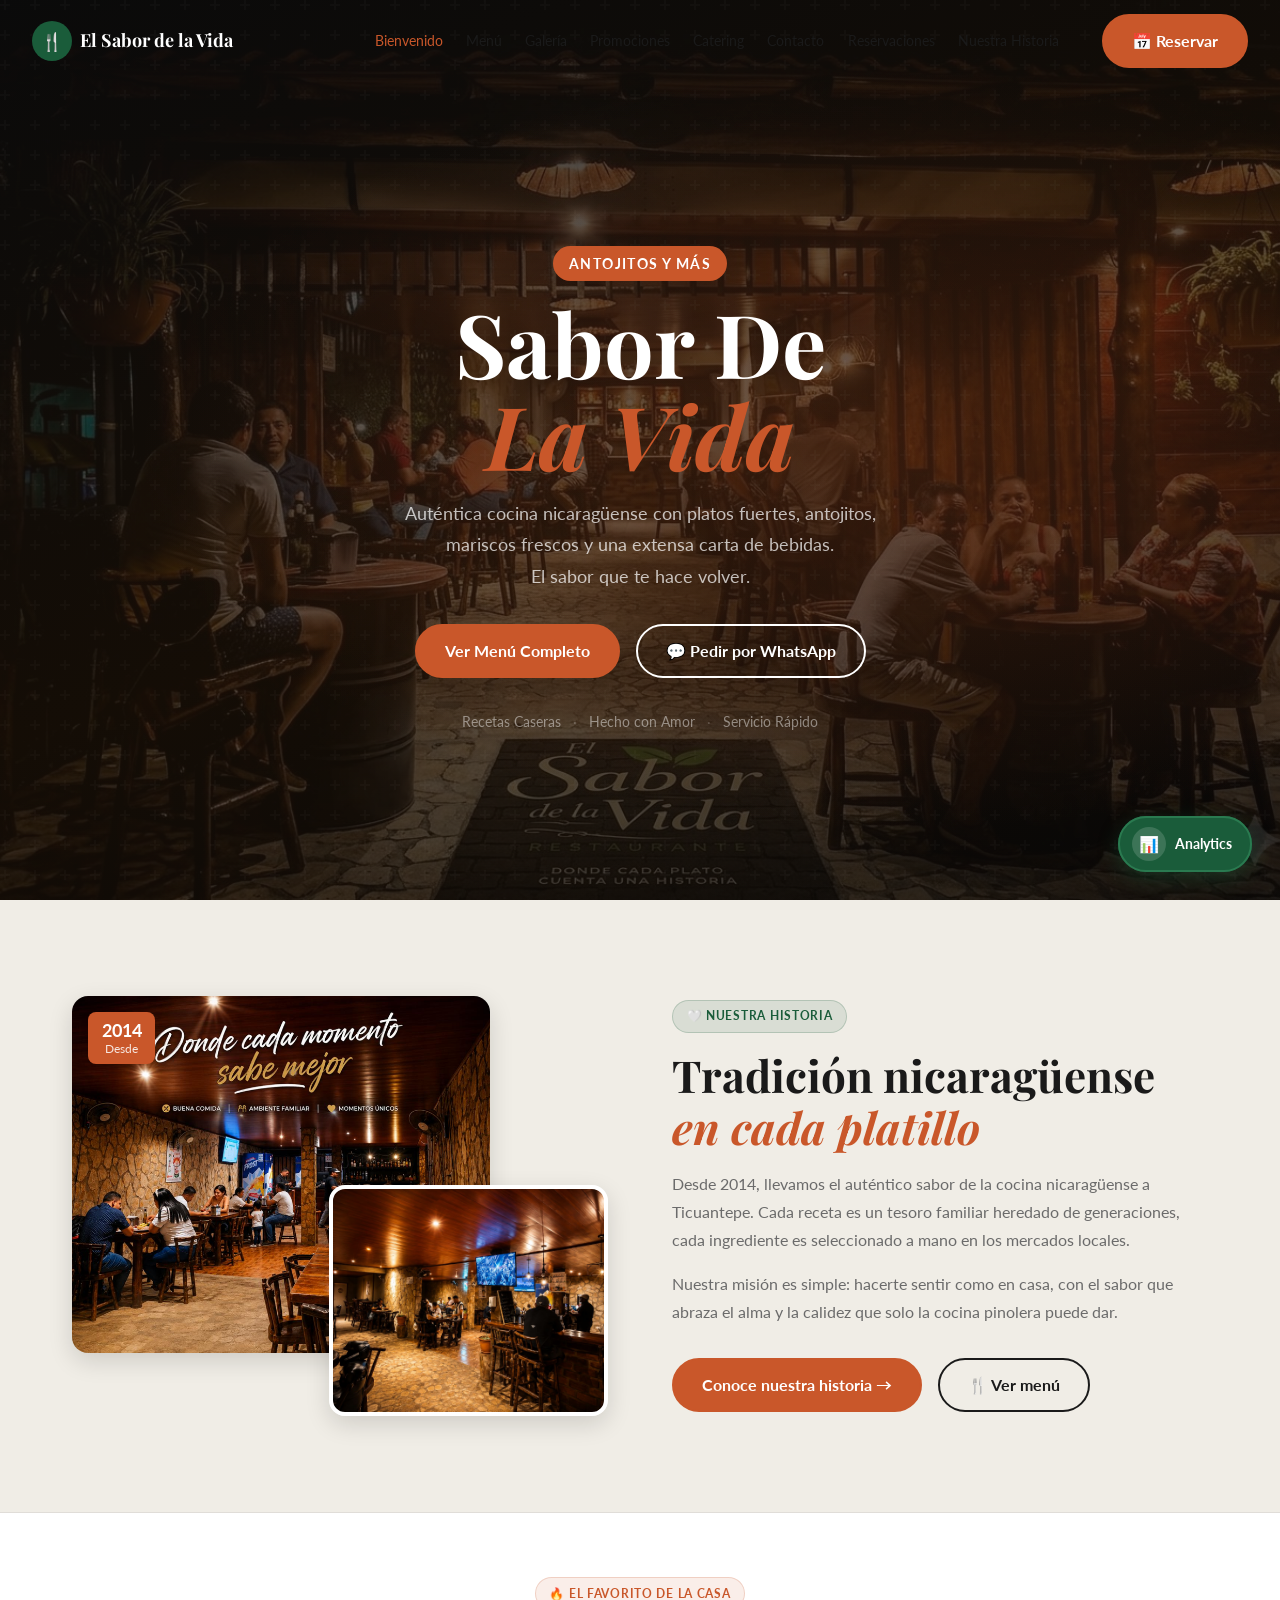
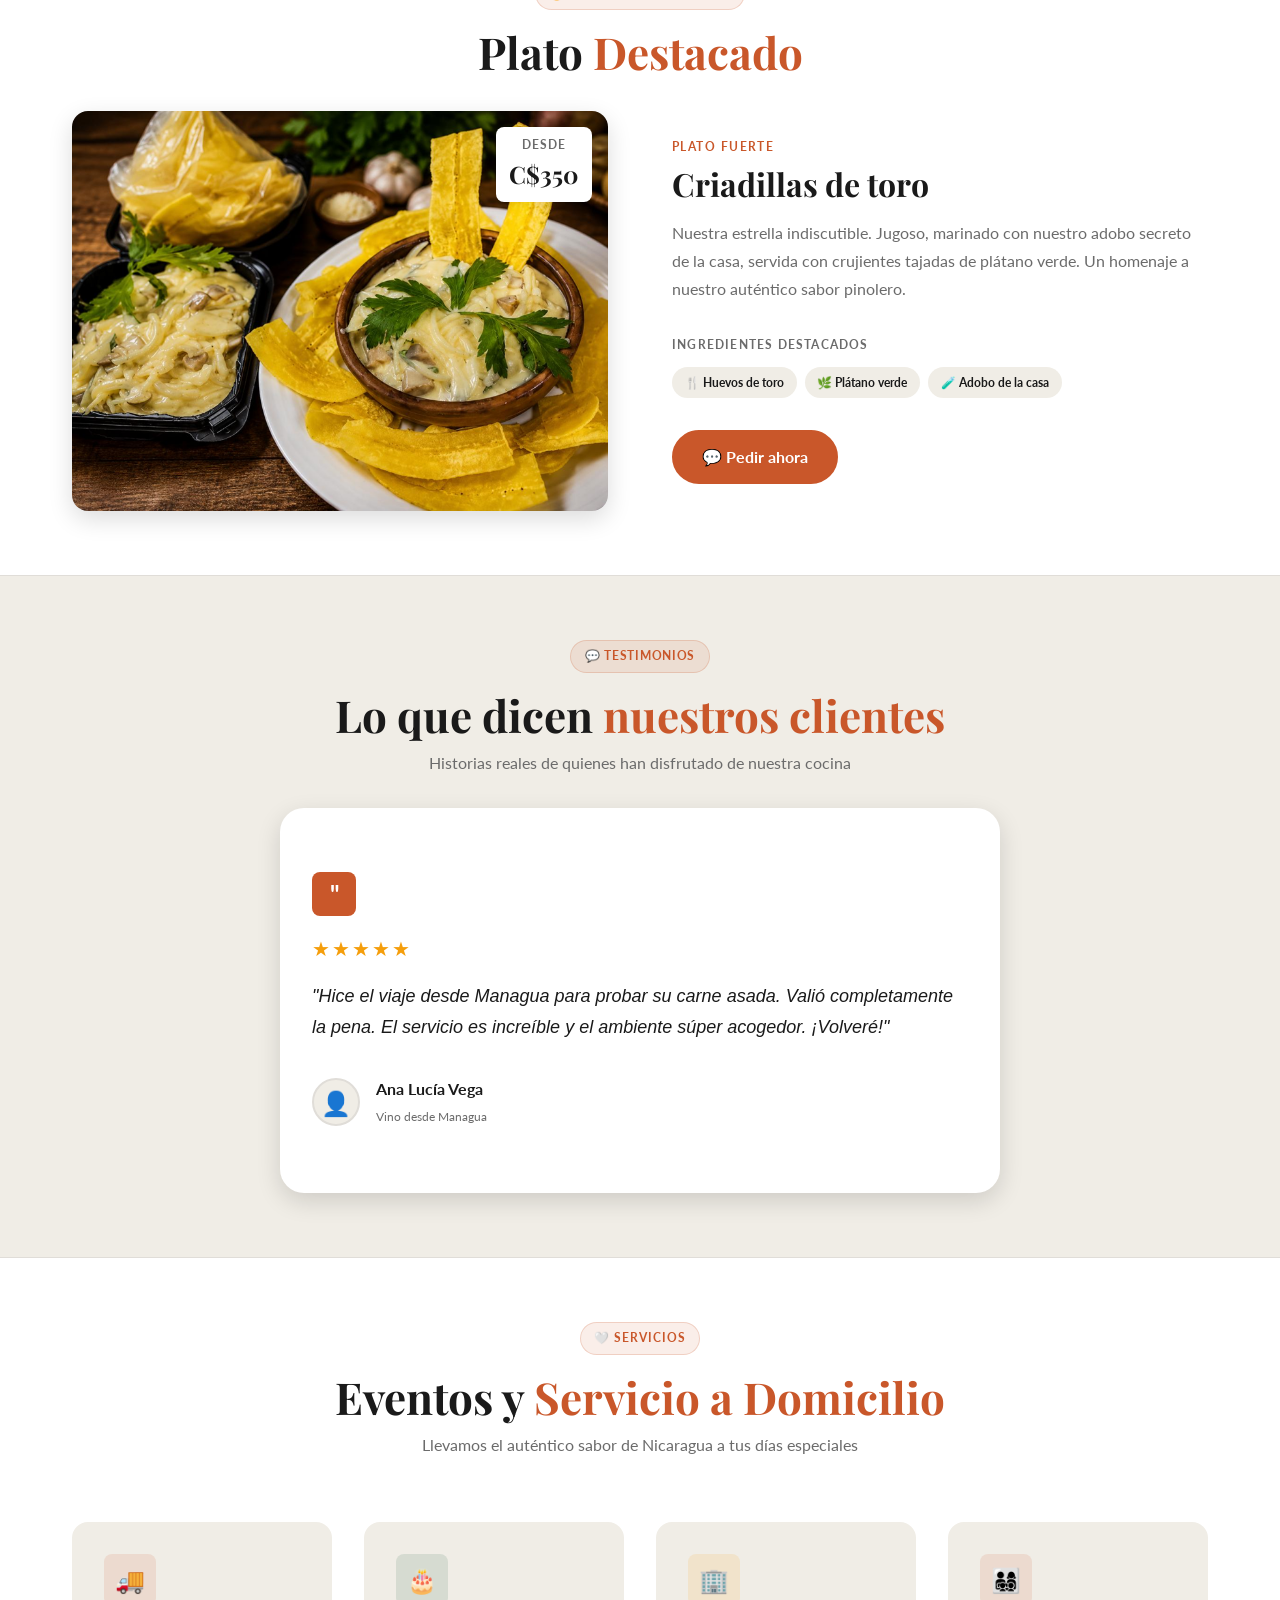
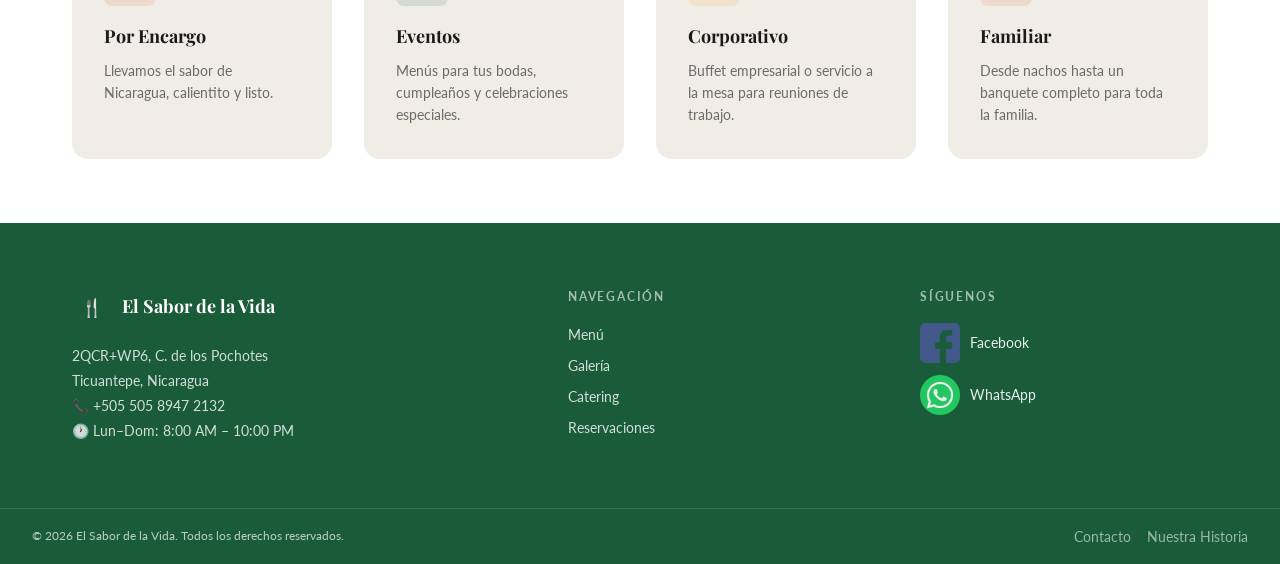
==== commit da10aed9: "eeee" ====
--- a/el_sabor_de_la_vida/index.html
+++ b/el_sabor_de_la_vida/index.html
@@ -1,779 +1,1300 @@
-<!DOCTYPE html>
-<html lang="es">
-<head>
-
-
-<!-- Google tag (gtag.js) -->
-<script async src="https://www.googletagmanager.com/gtag/js?id=G-D7BSTS7KYB"></script>
-<script>
-  window.dataLayer = window.dataLayer || [];
-  function gtag(){dataLayer.push(arguments);}
-  gtag('js', new Date());
-
-  gtag('config', 'G-D7BSTS7KYB');
-</script>
-
-
-
-   <meta charset="UTF-8" />
-  <meta name="viewport" content="width=device-width, initial-scale=1.0" />
-  <title>El Sabor de la Vida – Cocina Nicaragüense Auténtica</title>
-
-  <!-- ============================================================
-    FUENTES EXTERNAS – Google Fonts
-    · Playfair Display → títulos / display (elegante, editorial)
-    · Lato            → cuerpo de texto (legible, neutro)
-  ============================================================ -->
-  <link rel="preconnect" href="https://fonts.googleapis.com" />
-  <link
-    href="https://fonts.googleapis.com/css2?family=Playfair+Display:ital,wght@0,600;0,700;1,600&family=Lato:wght@300;400;700&display=swap"
-    rel="stylesheet"
-  />
-
-  <link rel="stylesheet" href="css/styles.css">
-</head>
-<body>
-
-  <!-- ===========================================================
-       BLOQUE: NAV – BARRA DE NAVEGACIÓN PRINCIPAL
-       Fija en la parte superior. JS le agrega nav--scrolled
-       cuando el usuario baja más de 20px.
-  =========================================================== -->
-  <header class="nav" id="nav" role="banner">
-    <div class="nav__inner">
-
-      <!-- nav__logo – identidad de marca -->
-      <a href="#inicio" class="nav__logo" aria-label="Inicio – El Sabor de la Vida">
-        <span class="nav__logo-icono" aria-hidden="true">🍴</span>
-        <span class="nav__logo-texto">El Sabor de la Vida</span>
-      </a>
-
-      <!-- nav__menu – enlaces de escritorio -->
-      <nav class="nav__menu" id="navMenu" aria-label="Menú principal">
-        <a href="#inicio"        class="nav__enlace nav__enlace--activo">Inicio</a>
-        <a href="#menu"          class="nav__enlace">Menú</a>
-        <a href="#galeria"       class="nav__enlace">Galería</a>
-        <a href="#promociones"   class="nav__enlace">Promociones</a>
-        <a href="#catering"      class="nav__enlace">Catering</a>
-        <a href="#contacto"      class="nav__enlace">Contacto</a>
-        <a href="#reservaciones" class="nav__enlace">Reservaciones</a>
-        <a href="#nosotros"      class="nav__enlace">Nosotros</a>
-
-      </nav>
-
-      <!-- nav__cta – botón reservar (escritorio) -->
-      <a href="#reservaciones" class="btn btn--primario nav__cta" aria-label="Hacer una reservación">
-        📅 Reservar
-      </a>
-
-      <!-- nav__hamburger – menú móvil -->
-      <button
-        class="nav__hamburger"
-        id="hamburger"
-        aria-label="Abrir menú de navegación"
-        aria-expanded="false"
-        aria-controls="navMenu"
-      >
-        <span class="nav__hamburger-linea"></span>
-        <span class="nav__hamburger-linea"></span>
-        <span class="nav__hamburger-linea"></span>
-      </button>
-
-    </div>
-  </header>
-
-  <main>
-
-    <!-- ===========================================================
-         SECCIÓN 1: HERO / INICIO
-         Pantalla completa oscura con el título grande del restaurante,
-         subtítulo y dos botones CTA (menú y WhatsApp).
-    =========================================================== -->
-    <section class="hero" id="inicio" aria-label="Inicio">
-      <!-- hero__textura – patrón decorativo -->
-      <div class="hero__textura" aria-hidden="true"></div>
-
-      <div class="hero__contenido">
-        <!-- hero__badge – categoria del local -->
-        <span class="hero__badge" aria-label="Categoría">Antojitos y Más</span>
-
-        <!-- hero__titulo – el nombre del restaurante en grande -->
-        <h1 class="hero__titulo">
-          Sabor De<br>
-          <em class="hero__titulo-acento">La Vida</em>
-        </h1>
-
-        <!-- hero__subtitulo – propuesta de valor -->
-        <p class="hero__subtitulo">
-          Auténtica cocina nicaragüense con platos fuertes, antojitos,<br>
-          mariscos frescos y una extensa carta de bebidas.<br>
-          El sabor que te hace volver.
-        </p>
-
-        <!-- hero__acciones – CTAs principales -->
-        <div class="hero__acciones">
-          <a href="#menu" class="btn btn--primario">Ver Menú Completo</a>
-          <a
-            href="https://wa.me/50589472132?text=Hola,%20quiero%20hacer%20un%20pedido"
-            target="_blank" rel="noopener"
-            class="btn btn--outline"
-          >💬 Pedir por WhatsApp</a>
-        </div>
-
-        <!-- hero__etiquetas – rasgos del restaurante -->
-        <p class="hero__etiquetas" aria-label="Características">
-          <span>Recetas Caseras</span>
-          <span class="hero__punto" aria-hidden="true">·</span>
-          <span>Hecho con Amor</span>
-          <span class="hero__punto" aria-hidden="true">·</span>
-          <span>Servicio Rápido</span>
-        </p>
-      </div>
-    </section>
-
-    
-    <!-- ===========================================================
-         SECCIÓN 3: MENÚ
-         Pestañas de categorías. Las tarjetas se inyectan
-         dinámicamente desde los datos en el bloque de JS.
-    =========================================================== -->
-    <section class="menu" id="menu" aria-label="Nuestro menú">
-      <div class="container">
-        <span class="label">Nuestro Menú</span>
-        <h2 class="seccion__titulo">Platos que enamoran</h2>
-
-        <!-- Pestañas de categorías del menú -->
-        <div class="menu__tabs" role="tablist" aria-label="Categorías del menú">
-          <button class="menu__tab menu__tab--activo" role="tab" data-categoria="platos"    aria-selected="true">Platos Fuertes</button>
-          <button class="menu__tab"                   role="tab" data-categoria="antojitos" aria-selected="false">Antojitos</button>
-          <button class="menu__tab"                   role="tab" data-categoria="ceviches"  aria-selected="false">Ceviches</button>
-          <button class="menu__tab"                   role="tab" data-categoria="bebidas"   aria-selected="false">Bebidas</button>
-          <button class="menu__tab"                   role="tab" data-categoria="extras"    aria-selected="false">Extras</button>
-        </div>
-
-        <!-- Contenedor de tarjetas (se llena con JS) -->
-        <div class="menu__grid" id="menuGrid" aria-live="polite"></div>
-      </div>
-    </section>
-
-    <!-- ===========================================================
-         SECCIÓN 4: GALERÍA
-         Cuatro imágenes en grid con caption al hover.
-    =========================================================== -->
-    <section class="galeria" id="galeria" aria-label="Galería de fotos">
-      <div class="container">
-        <!-- galeria__cabecera – título + link de ver todas -->
-        <div class="galeria__cabecera">
-          <div>
-            <span class="label">El Sabor de la Vida</span>
-            <h2 class="seccion__titulo" style="margin-bottom:0">Galería</h2>
-          </div>
-          <a href="#galeria" class="link-flecha">Ver todas las fotos →</a>
-        </div>
-
-        <!-- galeria__grid – cuadrícula de imágenes -->
-        <div class="galeria__grid">
-          <div class="galeria__celda">
-            <div class="galeria__imagen galeria__imagen--salon" role="img" aria-label="Salón del restaurante"></div>
-            <div class="galeria__caption">Nuestro Salón Principal</div>
-          </div>
-          <div class="galeria__celda">
-            <div class="galeria__imagen galeria__imagen--cocina" role="img" aria-label="Preparación de platillos"></div>
-            <div class="galeria__caption">Preparación de Platillos</div>
-          </div>
-          <div class="galeria__celda">
-            <div class="galeria__imagen galeria__imagen--bebidas" role="img" aria-label="Bebidas refrescantes"></div>
-            <div class="galeria__caption">Bebidas Refrescantes</div>
-          </div>
-          <div class="galeria__celda">
-            <div class="galeria__imagen galeria__imagen--postres" role="img" aria-label="Postres artesanales"></div>
-            <div class="galeria__caption">Postres Artesanales</div>
-          </div>
-        </div>
-      </div>
-    </section>
-
-    <!-- ===========================================================
-         SECCIÓN 5: PROMOCIONES
-         Tarjetas de ofertas especiales del restaurante.
-    =========================================================== -->
-    <section class="promo" id="promociones" aria-label="Promociones">
-      <div class="container">
-        <span class="label">Ofertas Especiales</span>
-        <h2 class="seccion__titulo">Promociones En Local</h2>
-
-        <!-- Contenedor centrado para una sola promo -->
-        <div class="promo__grid promo__grid--centrado">
-
-          <!-- Promo única: Almuerzo Ejecutivo -->
-          <article class="promo__tarjeta promo__tarjeta--destacada promo__tarjeta--grande" aria-label="Almuerzo Ejecutivo">
-            <div class="promo__icono" aria-hidden="true">🍽️</div>
-            <span class="promo__badge promo__badge--oscuro" aria-label="Precio especial">C$120</span>
-
-            <h3 class="promo__titulo">Almuerzo Ejecutivo</h3>
-
-            <!-- Detalle de lo que incluye -->
-            <ul class="promo__lista" aria-label="Incluye">
-              <li>🍚 Arroz</li>
-              <li>🍌 Tajadas</li>
-              <li>🥩 Carnes <span class="promo__opcional">(opcional)</span></li>
-              <li>🧋 Té frío</li>
-            </ul>
-
-            <!-- Botón con tracking GA4 -->
-            <button
-              class="btn btn--oscuro promo__btn"
-              aria-label="Aprovechar promoción de almuerzo ejecutivo"
-              onclick="
-                gtag('event', 'clic_promocion', {
-                  event_category: 'Promociones',
-                  event_label: 'Almuerzo Ejecutivo',
-                  value: 120
-                });
-                window.open(
-                  'https://wa.me/50589472132?text=' +
-                  encodeURIComponent('Hola, quiero aprovechar la *Promoción de Almuerzo Ejecutivo* 🍽️\n\nArroz + Tajadas + Carnes + Té frío por solo C$120.\n\n¿Está disponible ahora?'),
-                  '_blank', 'noopener'
-                );
-              "
-            >
-              💬 Aprovechar oferta
-            </button>
-
-          </article>
-
-        </div>
-      </div>
-    </section>
-
-    <!-- ===========================================================
-         SECCIÓN 6: CATERING
-         Banner centrado con descripción del servicio y
-         íconos representativos de cada tipo de evento.
-    =========================================================== -->
-    <section class="catering" id="catering" aria-label="Servicio de catering">
-      <div class="catering__contenido">
-        <span class="label">Servicio Especial</span>
-        <h2 class="catering__titulo">Servicio a Domicilio y Catering</h2>
-        <p class="catering__descripcion">
-          Llevamos el sabor de Nicaragua hasta tu evento. Desde reuniones familiares
-          hasta celebraciones corporativas, tenemos el menú perfecto para ti.
-        </p>
-        <a
-          href="https://wa.me/50589472132?text=Hola,%20me%20interesa%20el%20servicio%20de%20catering"
-          target="_blank" rel="noopener"
-          class="btn btn--oscuro"
-        >Conoce nuestros servicios →</a>
-
-        <!-- Íconos de tipos de servicio -->
-        <div class="catering__iconos">
-          <div class="catering__icono" role="img" title="Restaurante"  aria-label="Restaurante">🍴</div>
-          <div class="catering__icono" role="img" title="Eventos"      aria-label="Eventos">🎂</div>
-          <div class="catering__icono" role="img" title="Bar"          aria-label="Bar">🍸</div>
-          <div class="catering__icono" role="img" title="Personal"     aria-label="Atención personalizada">👥</div>
-          <div class="catering__icono" role="img" title="A domicilio"  aria-label="Servicio a domicilio">🚚</div>
-        </div>
-      </div>
-    </section>
-
-    <!-- ===========================================================
-         SECCIÓN 7: CONTACTO / VISÍTANOS
-         Datos de contacto + mapa de Google embebido.
-    =========================================================== -->
-    <section class="contacto" id="contacto" aria-label="Información de contacto">
-      <div class="contacto__inner container">
-
-        <!-- Columna izquierda: información -->
-        <div class="contacto__info">
-          <h2 class="contacto__titulo">Visítanos</h2>
-          <p class="contacto__intro">
-            Estamos en Ticuantepe, listos para recibirte con los brazos abiertos
-            y la mesa puesta. ¡Ven a disfrutar del verdadero sabor nicaragüense!
-          </p>
-
-          <!-- Lista de datos de contacto -->
-          <ul class="contacto__lista">
-            <li class="contacto__item">
-              <span class="contacto__icono" aria-hidden="true">📍</span>
-              <div>
-                <strong class="contacto__item-titulo">Dirección</strong>
-                <span class="contacto__item-valor">
-                  2QCR+WP6, C. de los Pochotes<br>Ticuantepe, Nicaragua
-                </span>
-              </div>
-            </li>
-            <li class="contacto__item">
-              <span class="contacto__icono" aria-hidden="true">🕐</span>
-              <div>
-                <strong class="contacto__item-titulo">Horario</strong>
-                <span class="contacto__item-valor">
-                  Lunes – Domingo<br>8:00 AM – 10:00 PM
-                </span>
-              </div>
-            </li>
-            <li class="contacto__item">
-              <span class="contacto__icono" aria-hidden="true">📞</span>
-              <div>
-                <strong class="contacto__item-titulo">Teléfono</strong>
-                <span class="contacto__item-valor">+505 8167 5714</span>
-              </div>
-            </li>
-          </ul>
-
-          <!-- Botones de acción -->
-          <div class="contacto__acciones">
-            <a
-              href="https://wa.me/50589472132"
-              target="_blank" rel="noopener"
-              class="btn btn--verde"
-              aria-label="Contactar por WhatsApp"
-            >💬 WhatsApp</a>
-            <a
-              href="https://maps.app.goo.gl/VYUg9gwc4UwLaMfb7"
-              target="_blank" rel="noopener"
-              class="btn btn--outline-oscuro"
-            >Ver en mapa →</a>
-          </div>
-        </div>
-
-        <!-- Columna derecha: mapa -->
-        <div class="contacto__mapa">
-          <iframe src="https://www.google.com/maps/embed?pb=!1m18!1m12!1m3!1d3902.3082720576695!2d-86.21311185433514!3d12.02228550470023!2m3!1f0!2f0!3f0!3m2!1i1024!2i768!4f13.1!3m3!1m2!1s0x8f7401279a72dc95%3A0x40cee71701e7faca!2sEl%20Sabor%20de%20la%20Vida%2C%20Antojitos%20y%20Mas!5e0!3m2!1ses-419!2sni!4v1780209532398!5m2!1ses-419!2sni"
-            width="600" 
-            height="450"
-            style="border:0;"
-            allowfullscreen="" 
-            loading="lazy" 
-            referrerpolicy="no-referrer-when-downgrade">
-          </iframe>
-        </div>
-
-      </div>
-    </section>
-
-
-
-    <!-- ===========================================================
-         SECCIÓN 8: RESERVACIONES
-         Formulario que recoge:
-           · Nombre, Primer Apellido, Segundo Apellido
-           · Teléfono, Edad, Fecha/Hora, Nota de la Reserva
-         Los datos se envían al backend (api/reservaciones.php)
-         mediante fetch() y también se redirige a WhatsApp.
-    =========================================================== -->
-    <section class="reserva" id="reservaciones" aria-label="Formulario de reservaciones">
-      <div class="container">
-        <span class="label">¿Listo para visitarnos?</span>
-        <h2 class="seccion__titulo">Hacer una Reservación</h2>
-        <p class="reserva__intro">
-          Completa el formulario y nos pondremos en contacto para confirmar tu mesa.
-        </p>
-
-        <!-- Marco blanco del formulario -->
-        <div class="reserva__marco">
-          <form
-            class="reserva__formulario"
-            id="reservaForm"
-            novalidate
-            aria-label="Formulario de reserva"
-          >
-
-            <!-- Fila 1: Nombre + Primer Apellido -->
-            <div class="reserva__fila">
-              <div class="reserva__grupo">
-                <label class="reserva__etiqueta" for="nombre">Nombre *</label>
-                <input
-                  class="reserva__input"
-                  type="text"
-                  id="nombre"
-                  name="nombre"
-                  placeholder="Tu nombre"
-                  required
-                  minlength="2"
-                  maxlength="60"
-                  autocomplete="given-name"
-                  aria-required="true"
-                  aria-describedby="errorNombre"
-                />
-                <span class="reserva__error" id="errorNombre" role="alert"></span>
-              </div>
-
-              <div class="reserva__grupo">
-                <label class="reserva__etiqueta" for="primerApellido">Primer Apellido *</label>
-                <input
-                  class="reserva__input"
-                  type="text"
-                  id="primerApellido"
-                  name="primerApellido"
-                  placeholder="Tu primer apellido"
-                  required
-                  minlength="2"
-                  maxlength="60"
-                  autocomplete="family-name"
-                  aria-required="true"
-                  aria-describedby="errorPrimerApellido"
-                />
-                <span class="reserva__error" id="errorPrimerApellido" role="alert"></span>
-              </div>
-            </div>
-
-            <!-- Fila 2: Segundo Apellido + Teléfono -->
-            <div class="reserva__fila">
-              <div class="reserva__grupo">
-                <label class="reserva__etiqueta" for="segundoApellido">Segundo Apellido</label>
-                <input
-                  class="reserva__input"
-                  type="text"
-                  id="segundoApellido"
-                  name="segundoApellido"
-                  placeholder="Tu segundo apellido (opcional)"
-                  maxlength="60"
-                  autocomplete="additional-name"
-                />
-              </div>
-
-              <div class="reserva__grupo">
-                <label class="reserva__etiqueta" for="telefono">Teléfono *</label>
-                <input
-                  class="reserva__input"
-                  type="tel"
-                  id="telefono"
-                  name="telefono"
-                  placeholder="+505 0000 0000"
-                  required
-                  pattern="[\+]?[0-9\s\-]{7,15}"
-                  autocomplete="tel"
-                  aria-required="true"
-                  aria-describedby="errorTelefono"
-                />
-                <span class="reserva__error" id="errorTelefono" role="alert"></span>
-              </div>
-            </div>
-
-            <!-- Fila 3: Edad + Fecha de Reserva -->
-            <div class="reserva__fila">
-              <div class="reserva__grupo">
-                <label class="reserva__etiqueta" for="edad">Edad *</label>
-                <input
-                  class="reserva__input"
-                  type="number"
-                  id="edad"
-                  name="edad"
-                  placeholder="Tu edad"
-                  required
-                  min="1"
-                  max="120"
-                  aria-required="true"
-                  aria-describedby="errorEdad"
-                />
-                <span class="reserva__error" id="errorEdad" role="alert"></span>
-              </div>
-
-              <div class="reserva__grupo">
-                <label class="reserva__etiqueta" for="fechaReserva">Fecha y Hora *</label>
-                <input
-                  class="reserva__input"
-                  type="datetime-local"
-                  id="fechaReserva"
-                  name="fechaReserva"
-                  required
-                  aria-required="true"
-                  aria-describedby="errorFecha"
-                />
-                <span class="reserva__error" id="errorFecha" role="alert"></span>
-              </div>
-            </div>
-
-            <!-- Fila 4: Nota de la Reserva (ancho completo) -->
-            <div class="reserva__grupo reserva__grupo--completo">
-              <label class="reserva__etiqueta" for="nota">Nota de la Reserva</label>
-              <textarea
-                class="reserva__input reserva__textarea"
-                id="nota"
-                name="nota"
-                placeholder="Ej: Mesa para 4 personas, zona no fumadora, cumpleaños especial..."
-                rows="4"
-                maxlength="500"
-                aria-describedby="contadorNota"
-              ></textarea>
-              <span class="reserva__contador" id="contadorNota" aria-live="polite">0 / 500</span>
-            </div>
-
-            <!-- Botón de envío -->
-            <div class="reserva__envio">
-              <button
-                type="submit"
-                class="btn btn--primario btn--grande"
-                id="btnReservar"
-                aria-label="Confirmar reservación"
-              >📅 Confirmar Reservación</button>
-            </div>
-
-            <!-- Área de resultado del envío -->
-            <div
-              class="reserva__mensaje"
-              id="mensajeReserva"
-              aria-live="assertive"
-              role="status"
-            ></div>
-
-          </form>
-        </div>
-      </div>
-    </section>
-
-<!-- ===========================================================
-         SECCIÓN ultimo: NOSOTROS
-         Historia del restaurante (columna izquierda) +
-         tarjeta de testimonio verde (columna derecha).
-    =========================================================== -->
-    <section class="nosotros" id="nosotros" aria-label="Nuestra historia">
-      <div class="nosotros__inner container">
-
-        <!-- Columna izquierda: historia -->
-        <div class="nosotros__texto">
-          <span class="label">Nuestra Historia</span>
-          <h2 class="nosotros__titulo">
-            Tradición nicaragüense<br>en cada platillo
-          </h2>
-          <p class="nosotros__parrafo">
-            Desde 2015, llevamos el auténtico sabor de la cocina nicaragüense
-            a Ticuantepe. Cada receta es un tesoro familiar, cada ingrediente
-            es seleccionado con amor.
-          </p>
-          <p class="nosotros__parrafo">
-            Nuestra misión es simple: hacerte sentir como en casa con
-            el sabor que abraza el alma.
-          </p>
-          <a href="#galeria" class="link-flecha">Conoce nuestra historia →</a>
-        </div>
-
-        <!-- Columna derecha: testimonio -->
-        <div class="testimonio" role="region" aria-label="Testimonio de cliente">
-          <span class="testimonio__etiqueta">Testimonio</span>
-          <blockquote class="testimonio__cita">
-            "La comida más auténtica de Ticuantepe. Cada vez que vengo
-            me siento como en la casa de mi abuela en Nicaragua."
-          </blockquote>
-          <div class="testimonio__autor">
-            <div class="testimonio__avatar" aria-hidden="true">👤</div>
-            <div>
-              <strong class="testimonio__nombre">María González</strong>
-              <span class="testimonio__rol">Cliente frecuente</span>
-            </div>
-            <button
-              class="testimonio__nav"
-              id="btnTestimonio"
-              aria-label="Siguiente testimonio"
-            >›</button>
-
-          </div>
-
-
-        </div>
-      </div>
-    </section>
-
-        
-  </main>
-
-
-
-  <!-- ===========================================================
-       PIE DE PÁGINA
-       Cuatro columnas: marca, boletín, navegación, redes.
-  =========================================================== -->
-  <footer class="footer" role="contentinfo">
-    <div class="footer__principal container">
-
-      <!-- Columna 1: Información del restaurante -->
-      <div class="footer__columna">
-        <div class="footer__logo">
-          <span class="nav__logo-icono" aria-hidden="true">🍴</span>
-          <strong>El Sabor de la Vida</strong>
-        </div>
-        <address class="footer__direccion" style="font-style:normal;">
-          2QCR+WP6, C. de los Pochotes<br>Ticuantepe, Nicaragua
-        </address>
-        <p class="footer__meta">📞 +505 505 8947 2132</p>
-        <p class="footer__meta">🕐 Lun–Dom: 8:00 AM – 10:00 PM</p>
-      </div>
-
-      <!-- Columna 2: Boletín de noticias -->
-      <div class="footer__columna">
-        <h3 class="footer__encabezado">Boletín</h3>
-        <form class="footer__boletin" id="boletinForm" novalidate aria-label="Suscripción al boletín">
-          <input
-            class="footer__boletin-input"
-            type="email"
-            name="correo"
-            placeholder="Tu correo"
-            required
-            aria-label="Correo electrónico para el boletín"
-          />
-          <button type="submit" class="footer__boletin-btn" aria-label="Suscribirse">›</button>
-        </form>
-        <p class="footer__pista">Recibe promociones y novedades directamente.</p>
-      </div>
-
-      <!-- Columna 3: Navegación rápida -->
-      <div class="footer__columna">
-        <h3 class="footer__encabezado">Navegación</h3>
-        <nav class="footer__nav" aria-label="Navegación del pie de página">
-          <a href="#menu"          class="footer__enlace">Menú</a>
-          <a href="#galeria"       class="footer__enlace">Galería</a>
-          <a href="#catering"      class="footer__enlace">Catering</a>
-          <a href="#reservaciones" class="footer__enlace">Reservaciones</a>
-        </nav>
-      </div>
-
-      <!-- Columna 4: Redes sociales -->
-      <div class="footer__columna">
-        <h3 class="footer__encabezado">Síguenos</h3>
-        <div class="footer__redes">
-          <a href="#" class="footer__red">📘 Facebook</a>
-          <a href="#" class="footer__red">📷 Instagram</a>
-          <a
-            href="https://wa.me/50581675714"
-            target="_blank" rel="noopener"
-            class="footer__red"
-          >💬 WhatsApp</a>
-        </div>
-      </div>
-
-    </div>
-
-    <!-- Barra inferior de copyright -->
-    <div class="footer__barra">
-      <span>© 2026 El Sabor de la Vida. Todos los derechos reservados.</span>
-      <nav class="footer__legal" aria-label="Links legales">
-        <a href="#contacto" class="footer__enlace">Contacto</a>
-        <a href="#nosotros" class="footer__enlace">Sobre Nosotros</a>
-      </nav>
-    </div>
-  </footer>
-
-  <script src="js/app.js"></script>
-
-  <!-- ===========================================================
-       BOTÓN FLOTANTE – Analytics / Power BI
-       Posición: inferior izquierda. Redirige a analytics.html
-  =========================================================== -->
-  <style>
-    /* Botón flotante base */
-    .fab-analytics {
-      position: fixed;
-      bottom: 1.75rem;
-      right: 1.75rem;
-      z-index: 900;
-      display: flex;
-      align-items: center;
-      gap: .55rem;
-      padding: .7rem 1.25rem .7rem .9rem;
-      background: #1a5c3a;           /* verde institucional */
-      color: #ffffff;
-      border: none;
-      border-radius: 9999px;
-      font-family: 'Lato', Helvetica, sans-serif;
-      font-size: .85rem;
-      font-weight: 700;
-      cursor: pointer;
-      text-decoration: none;
-      box-shadow: 0 6px 20px rgba(26,92,58,.40);
-      transition: transform .22s ease, box-shadow .22s ease, background .22s ease;
-      /* El texto está visible por defecto */
-    }
-    .fab-analytics:hover {
-      background: #2a7a50;
-      transform: translateY(-3px) scale(1.03);
-      box-shadow: 0 10px 30px rgba(26,92,58,.50);
-    }
-    .fab-analytics:active {
-      transform: translateY(0) scale(.97);
-    }
-
-    /* Ícono circular interior */
-    .fab-analytics__icon {
-      width: 34px;
-      height: 34px;
-      background: rgba(255,255,255,.15);
-      border-radius: 50%;
-      display: grid;
-      place-items: center;
-      font-size: 1rem;
-      flex-shrink: 0;
-    }
-
-    /* Pulso de atención (primera vez) */
-    .fab-analytics__pulso {
-      position: absolute;
-      inset: 0;
-      border-radius: 9999px;
-      border: 2px solid #2a7a50;
-      animation: fabPulso 2.2s ease-out 1s 3;
-      pointer-events: none;
-    }
-    @keyframes fabPulso {
-      0%   { transform: scale(1);   opacity: .7; }
-      80%  { transform: scale(1.22); opacity: 0; }
-      100% { transform: scale(1.22); opacity: 0; }
-    }
-
-    /* Tooltip */
-    .fab-analytics__tooltip {
-      position: absolute;
-      bottom: calc(100% + .6rem);
-      left: 50%;
-      transform: translateX(-50%) translateY(4px);
-      background: #1a1a1a;
-      color: #fff;
-      font-size: .72rem;
-      font-weight: 700;
-      white-space: nowrap;
-      padding: .3rem .75rem;
-      border-radius: 6px;
-      pointer-events: none;
-      opacity: 0;
-      transition: opacity .18s ease, transform .18s ease;
-    }
-    .fab-analytics__tooltip::after {
-      content: '';
-      position: absolute;
-      top: 100%; left: 50%;
-      transform: translateX(-50%);
-      border: 5px solid transparent;
-      border-top-color: #1a1a1a;
-    }
-    .fab-analytics:hover .fab-analytics__tooltip {
-      opacity: 1;
-      transform: translateX(-50%) translateY(0);
-    }
-
-    /* Accesibilidad: foco visible */
-    .fab-analytics:focus-visible {
-      outline: 3px solid #c9572a;
-      outline-offset: 3px;
-    }
-
-    /* Responsive: solo ícono en pantallas muy pequeñas */
-    @media (max-width: 480px) {
-      .fab-analytics { padding: .75rem; }
-      .fab-analytics__label { display: none; }
-    }
-  </style>
-
-  <a
-    href="analytics.html"
-    class="fab-analytics"
-    role="button"
-    aria-label="Abrir panel de analíticas Power BI"
-    title="Ver Analytics"
-  >
-    <span class="fab-analytics__pulso" aria-hidden="true"></span>
-    <span class="fab-analytics__icon" aria-hidden="true">📊</span>
-    <span class="fab-analytics__label">Analytics</span>
-    <span class="fab-analytics__tooltip" aria-hidden="true">Panel de reportes Power BI</span>
-  </a>
-
-</body>
-</html>
+<!DOCTYPE html>
+<html lang="es">
+<head>
+
+
+<!-- Google tag (gtag.js) -->
+<script async src="https://www.googletagmanager.com/gtag/js?id=G-D7BSTS7KYB"></script>
+<script>
+  window.dataLayer = window.dataLayer || [];
+  function gtag(){dataLayer.push(arguments);}
+  gtag('js', new Date());
+
+  gtag('config', 'G-D7BSTS7KYB');
+</script>
+
+
+
+   <meta charset="UTF-8" />
+  <meta name="viewport" content="width=device-width, initial-scale=1.0" />
+  <title>El Sabor de la Vida – Cocina Nicaragüense Auténtica</title>
+
+  <!-- ============================================================
+    FUENTES EXTERNAS – Google Fonts
+    · Playfair Display → títulos / display (elegante, editorial)
+    · Lato            → cuerpo de texto (legible, neutro)
+  ============================================================ -->
+  <link rel="preconnect" href="https://fonts.googleapis.com" />
+  <link
+    href="https://fonts.googleapis.com/css2?family=Playfair+Display:ital,wght@0,600;0,700;1,600&family=Lato:wght@300;400;700&display=swap"
+    rel="stylesheet"
+  />
+
+  <link rel="stylesheet" href="css/styles.css">
+</head>
+<body>
+
+  <!-- ===========================================================
+      BLOQUE: NAV – BARRA DE NAVEGACIÓN PRINCIPAL
+      Fija en la parte superior. JS le agrega nav--scrolled
+      cuando el usuario baja más de 20px.
+  =========================================================== -->
+  <header class="nav" id="nav" role="banner">
+    <div class="nav__inner">
+
+      <!-- nav__logo – identidad de marca -->
+      <a href="#Bienvenida" class="nav__logo" aria-label="Inicio – El Sabor de la Vida">
+        <span class="nav__logo-icono" aria-hidden="true">🍴</span>
+        <span class="nav__logo-texto">El Sabor de la Vida</span>
+      </a>
+
+      <!-- nav__menu – enlaces de escritorio -->
+          <nav class="nav__menu" id="navMenu" aria-label="Menú principal">
+        <a href="#inicio"        class="nav__enlace">Bienvenido</a>
+        <a href="#menu"          class="nav__enlace">Menú</a>
+        <a href="#galeria"       class="nav__enlace">Galería</a>
+        <a href="#promociones"   class="nav__enlace">Promociones</a>
+        <a href="#catering"      class="nav__enlace">Catering</a>
+        <a href="#contacto"      class="nav__enlace">Contacto</a>
+        <a href="#reservaciones" class="nav__enlace">Reservaciones</a>
+        <a href="#historia"      class="nav__enlace">Nuestra Historia</a>
+      </nav>
+
+
+      <!-- nav__cta – botón reservar (escritorio) -->
+      <a href="#reservaciones" class="btn btn--primario nav__cta" aria-label="Hacer una reservación">
+        📅 Reservar
+      </a>
+
+      <!-- nav__hamburger – menú móvil -->
+      <button
+        class="nav__hamburger"
+        id="hamburger"
+        aria-label="Abrir menú de navegación"
+        aria-expanded="false"
+        aria-controls="navMenu"
+      >
+        <span class="nav__hamburger-linea"></span>
+        <span class="nav__hamburger-linea"></span>
+        <span class="nav__hamburger-linea"></span>
+      </button>
+
+    </div>
+  </header>
+
+  <main>
+
+    <!-- ===========================================================
+        SECCIÓN 1: HERO / INICIO
+        Pantalla completa oscura con el título grande del restaurante,
+        subtítulo y dos botones CTA (menú y WhatsApp).
+    =========================================================== -->
+
+  <section class="hero" id="Bienvenida" data-vista="Bienvenida" aria-label="Bienvenida">   <!-- hero__fondo – carrusel automático de imágenes de fondo -->
+  <div class="hero__fondo" id="heroFondo" aria-hidden="true">
+    <div class="hero__slide hero__slide--activo" style="background-image:url('Imagen/Carrucel\ Inicio/hero-1.jpeg')"></div>
+    <div class="hero__slide" style="background-image:url('Imagen/Carrucel\ Inicio/hero-2.jpeg')"></div>
+    <div class="hero__slide" style="background-image:url('Imagen/Carrucel\ Inicio/hero-3.jpeg')"></div>
+  </div>
+  <!-- hero__overlay – oscurece las fotos para que el texto se lea -->
+  <div class="hero__overlay" aria-hidden="true"></div>
+  <!-- hero__textura – patrón decorativo -->
+  <div class="hero__textura" aria-hidden="true"></div>
+
+      <div class="hero__contenido">
+        <!-- hero__badge – categoria del local -->
+        <span class="hero__badge" aria-label="Categoría">Antojitos y Más</span>
+
+        <!-- hero__titulo – el nombre del restaurante en grande -->
+        <h1 class="hero__titulo">
+          Sabor De<br>
+          <em class="hero__titulo-acento">La Vida</em>
+        </h1>
+
+        <!-- hero__subtitulo – propuesta de valor -->
+        <p class="hero__subtitulo">
+          Auténtica cocina nicaragüense con platos fuertes, antojitos,<br>
+          mariscos frescos y una extensa carta de bebidas.<br>
+          El sabor que te hace volver.
+        </p>
+
+        <!-- hero__acciones – CTAs principales -->
+        <div class="hero__acciones">
+          <a href="#menu" class="btn btn--primario">Ver Menú Completo</a>
+          <a
+            href="https://wa.me/50589472132?text=Hola,%20quiero%20hacer%20un%20pedido"
+            target="_blank" rel="noopener"
+            class="btn btn--outline"
+          >💬 Pedir por WhatsApp</a>
+        </div>
+
+        <!-- hero__etiquetas – rasgos del restaurante -->
+        <p class="hero__etiquetas" aria-label="Características">
+          <span>Recetas Caseras</span>
+          <span class="hero__punto" aria-hidden="true">·</span>
+          <span>Hecho con Amor</span>
+          <span class="hero__punto" aria-hidden="true">·</span>
+          <span>Servicio Rápido</span>
+        </p>
+      </div>
+    </section>
+
+
+<!-- INICIO -->
+  <!-- INICIO -->
+  <!-- INICIO -->
+  <section class="nosotros" id="inicio-nosotros" data-vista="inicio" aria-label="Nuestra historia">
+    <div class="nosotros__inner container">
+      <div class="nosotros__fotos">
+        <span class="nosotros__badge-año">
+          <strong>2014</strong>
+          <span>Desde</span>
+        </span>
+        <div class="nosotros__foto nosotros__foto--principal" role="img" aria-label="Cocina nicaragüense"></div>
+        <div class="nosotros__foto nosotros__foto--secundaria" role="img" aria-label="Platillo del restaurante"></div>
+      </div>
+      <div class="nosotros__texto">
+        <span class="nosotros__etiqueta">🤍 Nuestra Historia</span>
+        <h2 class="nosotros__titulo">
+          Tradición nicaragüense<br>
+          <em class="nosotros__titulo-acento">en cada platillo</em>
+        </h2>
+        <p class="nosotros__parrafo">
+          Desde 2014, llevamos el auténtico sabor de la cocina nicaragüense
+          a Ticuantepe. Cada receta es un tesoro familiar heredado de generaciones,
+          cada ingrediente es seleccionado a mano en los mercados locales.
+        </p>
+        <p class="nosotros__parrafo">
+          Nuestra misión es simple: hacerte sentir como en casa, con el
+          sabor que abraza el alma y la calidez que solo la cocina pinolera puede dar.
+        </p>
+        <div class="nosotros__acciones">
+          <a href="#galeria" class="btn btn--primario nosotros__btn-historia">Conoce nuestra historia →</a>
+          <a href="#menu" class="btn btn--outline-oscuro nosotros__btn-menu">🍴 Ver menú</a>
+        </div>
+      </div>
+    </div>
+  </section>
+
+  <!-- PLATO DESTACADO -->
+  <section class="plato-destacado" id="plato-destacado" data-vista="inicio" aria-label="Plato destacado">
+    <div class="container">
+      <div class="plato-destacado__cabecera">
+        <span class="plato-destacado__etiqueta">🔥 El Favorito de la Casa</span>
+        <h2 class="plato-destacado__titulo">Plato <em class="plato-destacado__titulo-acento">Destacado</em></h2>
+      </div>
+      <div class="plato-destacado__inner">
+        <div class="plato-destacado__foto-wrap">
+          <div class="plato-destacado__foto" style="background-image:url('Imagen/Inicio/PlatoEstrella.png')"></div>
+          <div class="plato-destacado__precio-badge">
+            <span class="plato-destacado__precio-desde">DESDE</span>
+            <span class="plato-destacado__precio-valor">C$350</span>
+          </div>
+        </div>
+        <div class="plato-destacado__info">
+          <span class="plato-destacado__categoria">Plato Fuerte</span>
+          <h3 class="plato-destacado__nombre">Criadillas de toro</h3>
+          <p class="plato-destacado__descripcion">
+            Nuestra estrella indiscutible. Jugoso, marinado con nuestro adobo secreto
+            de la casa, servida con crujientes tajadas de plátano verde. Un homenaje
+            a nuestro auténtico sabor pinolero.
+          </p>
+          <div class="plato-destacado__ingredientes">
+            <span class="plato-destacado__ingredientes-titulo">Ingredientes Destacados</span>
+            <div class="plato-destacado__tags">
+              <span class="plato-destacado__tag">🍴 Huevos de toro</span>
+              <span class="plato-destacado__tag">🌿 Plátano verde</span>
+              <span class="plato-destacado__tag">🧪 Adobo de la casa</span>
+            </div>
+          </div>
+          <a href="https://wa.me/50589472132?text=Hola,%20quiero%20pedir%20el%20plato%20destacado%20Criadillas%20de%20toro"
+            target="_blank" rel="noopener"
+            class="btn btn--primario plato-destacado__btn-pedir">💬 Pedir ahora</a>
+        </div>
+      </div>
+    </div>
+  </section>
+
+  <!-- TESTIMONIOS -->
+  <section class="testimonios-clientes" id="testimonios" data-vista="inicio" aria-label="Testimonios de clientes">
+    <div class="container">
+      <div class="testimonios-clientes__cabecera">
+        <span class="testimonios-clientes__etiqueta">💬 Testimonios</span>
+        <h2 class="testimonios-clientes__titulo">
+          Lo que dicen <em class="testimonios-clientes__titulo-acento">nuestros clientes</em>
+        </h2>
+        <p class="testimonios-clientes__subtitulo">
+          Historias reales de quienes han disfrutado de nuestra cocina
+        </p>
+      </div>
+      <div class="testimonios-clientes__tarjeta">
+        <div class="testimonios-clientes__comilla" aria-hidden="true">"</div>
+        <div class="testimonios-clientes__estrellas" aria-label="5 estrellas">★★★★★</div>
+        <blockquote class="testimonios-clientes__cita">
+          "Hice el viaje desde Managua para probar su carne asada. Valió
+          completamente la pena. El servicio es increíble y el ambiente súper
+          acogedor. ¡Volveré!"
+        </blockquote>
+        <div class="testimonios-clientes__autor">
+          <div class="testimonios-clientes__avatar" aria-hidden="true">👤</div>
+          <div>
+            <strong class="testimonios-clientes__nombre">Ana Lucía Vega</strong>
+            <span class="testimonios-clientes__detalle">Vino desde Managua</span>
+          </div>
+        </div>
+      </div>
+    </div>
+  </section>
+
+  <!-- SERVICIOS -->
+  <section class="servicios" id="servicios" data-vista="inicio" aria-label="Eventos y Servicios">
+    <div class="container">
+      <div class="servicios__cabecera">
+        <span class="servicios__etiqueta">🤍 SERVICIOS</span>
+        <h2 class="servicios__titulo">
+          Eventos y <em class="servicios__titulo-acento">Servicio a Domicilio</em>
+        </h2>
+        <p class="servicios__subtitulo">
+          Llevamos el auténtico sabor de Nicaragua a tus días especiales
+        </p>
+      </div>
+      <div class="servicios__grid">
+        <div class="servicios__tarjeta">
+          <div class="servicios__icono servicios__icono--rojo" aria-hidden="true">🚚</div>
+          <h3 class="servicios__nombre">Por Encargo</h3>
+          <p class="servicios__descripcion">Llevamos el sabor de Nicaragua, calientito y listo.</p>
+        </div>
+        <div class="servicios__tarjeta">
+          <div class="servicios__icono servicios__icono--verde" aria-hidden="true">🎂</div>
+          <h3 class="servicios__nombre">Eventos</h3>
+          <p class="servicios__descripcion">Menús para tus bodas, cumpleaños y celebraciones especiales.</p>
+        </div>
+        <div class="servicios__tarjeta">
+          <div class="servicios__icono servicios__icono--dorado" aria-hidden="true">🏢</div>
+          <h3 class="servicios__nombre">Corporativo</h3>
+          <p class="servicios__descripcion">Buffet empresarial o servicio a la mesa para reuniones de trabajo.</p>
+        </div>
+        <div class="servicios__tarjeta">
+          <div class="servicios__icono servicios__icono--naranja" aria-hidden="true">👨‍👩‍👧‍👦</div>
+          <h3 class="servicios__nombre">Familiar</h3>
+          <p class="servicios__descripcion">Desde nachos hasta un banquete completo para toda la familia.</p>
+        </div>
+      </div>
+    </div>
+  </section>
+  <!-- TESTIMONIOS -->
+
+    
+    <!-- ===========================================================
+         SECCIÓN 3: MENÚ
+    =========================================================== -->
+<section class="menu" id="menu" data-vista="menu" aria-label="Nuestro menú">
+
+  <!-- Banner hero del menú -->
+  <div class="menu-banner">
+    <div class="menu-banner__overlay" aria-hidden="true"></div>
+    <div class="menu-banner__contenido">
+      <span class="menu-banner__etiqueta">Nuestro Menú</span>
+      <h2 class="menu-banner__titulo">Explora Nuestros Sabores</h2>
+      <p class="menu-banner__subtitulo">Auténtica cocina nicaragüense preparada con recetas tradicionales</p>
+    </div>
+  </div>
+
+  <div class="container">
+    <span class="label">Nuestro Menú</span>
+    <h2 class="seccion__titulo">Platos que enamoran</h2>
+
+    <!-- Pestañas de categorías del menú -->
+    <div class="menu__tabs" role="tablist" aria-label="Categorías del menú">
+      <button class="menu__tab menu__tab--activo" role="tab" data-categoria="platos"     aria-selected="true">Platos Fuertes</button>
+      <button class="menu__tab"                   role="tab" data-categoria="antojitos"  aria-selected="false">Antojitos y Más</button>
+      <button class="menu__tab"                   role="tab" data-categoria="nachos"     aria-selected="false">Nachos Especiales</button>
+      <button class="menu__tab"                   role="tab" data-categoria="especiales" aria-selected="false">Especiales</button>
+      <button class="menu__tab"                   role="tab" data-categoria="ceviches"   aria-selected="false">Ceviches</button>
+      <button class="menu__tab"                   role="tab" data-categoria="extras"     aria-selected="false">Extras y Aderezos</button>
+      <button class="menu__tab"                   role="tab" data-categoria="cervezas"   aria-selected="false">Cervezas</button>
+      <button class="menu__tab"                   role="tab" data-categoria="refrescos"  aria-selected="false">Refrescos</button>
+      <button class="menu__tab"                   role="tab" data-categoria="licores"    aria-selected="false">Licores y Cócteles</button>
+    </div>
+
+    <!-- Contenedor de tarjetas (se llena con JS) -->
+    <div class="menu__grid" id="menuGrid" aria-live="polite"></div>
+  </div>
+
+</section>
+
+   <!-- ===========================================================
+         SECCIÓN 4: GALERÍA – Banner + Filtros + Carrusel
+    =========================================================== -->
+    <section class="galeria" id="galeria" data-vista="galeria" aria-label="Galería de fotos">
+
+      <!-- BANNER -->
+      <div class="galeria-banner">
+        <div class="galeria-banner__overlay" aria-hidden="true"></div>
+        <div class="galeria-banner__contenido">
+          <span class="galeria-banner__etiqueta">Galería</span>
+          <h2 class="galeria-banner__titulo">Nuestro Mundo</h2>
+          <p class="galeria-banner__subtitulo">Un vistazo a nuestro espacio, nuestra cocina y los platillos que preparamos con amor</p>
+        </div>
+      </div>
+
+      <!-- FILTROS -->
+      <div class="galeria-filtros container">
+        <button class="galeria-filtros__btn galeria-filtros__btn--activo" data-filtro="todos">Todos</button>
+        <button class="galeria-filtros__btn" data-filtro="restaurante">Restaurante</button>
+        <button class="galeria-filtros__btn" data-filtro="cocina">Cocina</button>
+        <button class="galeria-filtros__btn" data-filtro="platillos">Platillos</button>
+        <button class="galeria-filtros__btn" data-filtro="bebidas">Bebidas</button>
+        <button class="galeria-filtros__btn" data-filtro="postres">Postres</button>
+      </div>
+
+      <!-- CARRUSEL -->
+      <div class="galeria-carrusel container">
+        <div class="galeria-carrusel__pista" id="galeriaPista">
+          <div class="galeria-carrusel__slide" data-cat="restaurante">
+            <img src="Imagen/Galeria/Galeria_1.png" alt="Restaurante 1" loading="lazy">
+          </div>
+          <div class="galeria-carrusel__slide" data-cat="cocina">
+            <img src="Imagen/Galeria/Galeria_2.png" alt="Cocina 2" loading="lazy">
+          </div>
+          <div class="galeria-carrusel__slide" data-cat="bebidas">
+            <img src="Imagen/Galeria/Galeria_3.png" alt="Bebidas 3" loading="lazy">
+          </div>
+          <div class="galeria-carrusel__slide" data-cat="postres">
+            <img src="Imagen/Galeria/Galeria_4.png" alt="Postres 4" loading="lazy">
+          </div>
+          <div class="galeria-carrusel__slide" data-cat="platillos">
+            <img src="Imagen/Galeria/Galeria_5.png" alt="Platillos 5" loading="lazy">
+          </div>
+          <div class="galeria-carrusel__slide" data-cat="restaurante">
+            <img src="Imagen/Galeria/Galeria_6.png" alt="Restaurante 6" loading="lazy">
+          </div>
+          <div class="galeria-carrusel__slide" data-cat="cocina">
+            <img src="Imagen/Galeria/Galeria_7.png" alt="Cocina 7" loading="lazy">
+          </div>
+          <div class="galeria-carrusel__slide" data-cat="platillos">
+            <img src="Imagen/Galeria/Galeria_8.png" alt="Platillos 8" loading="lazy">
+          </div>
+          <div class="galeria-carrusel__slide" data-cat="bebidas">
+            <img src="Imagen/Galeria/Galeria_9.png" alt="Bebidas 9" loading="lazy">
+          </div>
+          <div class="galeria-carrusel__slide" data-cat="postres">
+            <img src="Imagen/Galeria/Galeria_10.png" alt="Postres 10" loading="lazy">
+          </div>
+          <div class="galeria-carrusel__slide" data-cat="restaurante">
+            <img src="Imagen/Galeria/Galeria_11.png" alt="Restaurante 11" loading="lazy">
+          </div>
+          <div class="galeria-carrusel__slide" data-cat="cocina">
+            <img src="Imagen/Galeria/Galeria_12.png" alt="Cocina 12" loading="lazy">
+          </div>
+          <div class="galeria-carrusel__slide" data-cat="platillos">
+            <img src="Imagen/Galeria/Galeria_13.png" alt="Platillos 13" loading="lazy">
+          </div>
+          <div class="galeria-carrusel__slide" data-cat="bebidas">
+            <img src="Imagen/Galeria/Galeria_14.png" alt="Bebidas 14" loading="lazy">
+          </div>
+          <div class="galeria-carrusel__slide" data-cat="postres">
+            <img src="Imagen/Galeria/Galeria_15.png" alt="Postres 15" loading="lazy">
+          </div>
+          <div class="galeria-carrusel__slide" data-cat="restaurante">
+            <img src="Imagen/Galeria/Galeria_16.png" alt="Restaurante 16" loading="lazy">
+          </div>
+          <div class="galeria-carrusel__slide" data-cat="cocina">
+            <img src="Imagen/Galeria/Galeria_17.png" alt="Cocina 17" loading="lazy">
+          </div>
+          <div class="galeria-carrusel__slide" data-cat="platillos">
+            <img src="Imagen/Galeria/Galeria_18.png" alt="Platillos 18" loading="lazy">
+          </div>
+        </div>
+
+        <!-- Flechas -->
+        <button class="galeria-carrusel__flecha galeria-carrusel__flecha--prev" id="galeriaPrev" aria-label="Anterior">&#8249;</button>
+        <button class="galeria-carrusel__flecha galeria-carrusel__flecha--next" id="galeriaNxt"  aria-label="Siguiente">&#8250;</button>
+
+        <!-- Puntos -->
+        <div class="galeria-carrusel__puntos" id="galeriaPuntos"></div>
+      </div>
+
+    </section>
+
+    <!-- ===========================================================
+         SECCIÓN 5: PROMOCIONES
+         Tarjetas de ofertas especiales del restaurante.
+    =========================================================== -->
+    
+<section class="promo" id="promociones" data-vista="promociones" aria-label="Promociones">
+
+  <!-- BANNER PROMOCIONES -->
+  <div class="promo-banner">
+    <div class="promo-banner__overlay" aria-hidden="true"></div>
+    <div class="promo-banner__contenido">
+      <span class="promo-banner__etiqueta">Promociones</span>
+      <h2 class="promo-banner__titulo">Promociones y Eventos</h2>
+      <p class="promo-banner__subtitulo">Aprovecha nuestras ofertas y únete a los eventos que celebran la cultura nicaragüense</p>
+    </div>
+  </div>
+
+      <div class="container">
+
+
+
+        <span class="label">Ofertas Especiales</span>
+        <h2 class="seccion__titulo">Promociones En Local</h2>
+
+        <!-- Contenedor centrado para una sola promo -->
+        <div class="promo__grid promo__grid--centrado">
+
+          <!-- Promo única: Almuerzo Ejecutivo -->
+          <article class="promo__tarjeta promo__tarjeta--destacada promo__tarjeta--grande" aria-label="Almuerzo Ejecutivo">
+            <div class="promo__icono" aria-hidden="true">🍽️</div>
+            <span class="promo__badge promo__badge--oscuro" aria-label="Precio especial">C$120</span>
+
+            <h3 class="promo__titulo">Almuerzo Ejecutivo</h3>
+
+            <!-- Detalle de lo que incluye -->
+            <ul class="promo__lista" aria-label="Incluye">
+              <li>🍚 Arroz</li>
+              <li>🍌 Tajadas</li>
+              <li>🥩 Carnes <span class="promo__opcional">(opcional)</span></li>
+              <li>🧋 Té frío</li>
+            </ul>
+
+            <!-- Botón con tracking GA4 -->
+            <button
+              class="btn btn--oscuro promo__btn"
+              aria-label="Aprovechar promoción de almuerzo ejecutivo"
+              onclick="
+                gtag('event', 'clic_promocion', {
+                  event_category: 'Promociones',
+                  event_label: 'Almuerzo Ejecutivo',
+                  value: 120
+                });
+                window.open(
+                  'https://wa.me/50589472132?text=' +
+                  encodeURIComponent('Hola, quiero aprovechar la *Promoción de Almuerzo Ejecutivo* 🍽️\n\nArroz + Tajadas + Carnes + Té frío por solo C$120.\n\n¿Está disponible ahora?'),
+                  '_blank', 'noopener'
+                );
+              "
+            >
+              💬 Aprovechar oferta
+            </button>
+
+          </article>
+
+        </div>
+      </div>
+
+      <!-- PRÓXIMOS EVENTOS -->
+      <div class="promo-eventos container">
+        <div class="promo-eventos__cabecera">
+          <h2 class="promo-eventos__titulo">Próximos Eventos</h2>
+          <p class="promo-eventos__subtitulo">Celebraciones próximas para ti</p>
+        </div>
+
+        <div class="promo-eventos__grid">
+
+          <!-- Evento 1: Mundial FIFA 2026 -->
+          <article class="promo-eventos__tarjeta promo-eventos__tarjeta--verde">
+            <div class="promo-eventos__header">
+              <span class="promo-eventos__icono" aria-hidden="true">⚽</span>
+              <div>
+                <h3 class="promo-eventos__nombre">Mundial FIFA 2026</h3>
+                <p class="promo-eventos__fecha">Todos los días durante Junio</p>
+              </div>
+            </div>
+            <p class="promo-eventos__descripcion">
+              Disfruta de tu selección favorita, con nosotros.
+            </p>
+            <span class="promo-eventos__horario">🕐 Todo el mes de Junio</span>
+          </article>
+
+          <!-- Evento 2: Día del Padre -->
+          <article class="promo-eventos__tarjeta promo-eventos__tarjeta--naranja">
+            <div class="promo-eventos__header">
+              <span class="promo-eventos__icono" aria-hidden="true">👨‍👧</span>
+              <div>
+                <h3 class="promo-eventos__nombre">Día del Padre</h3>
+                <p class="promo-eventos__fecha">23 de Junio</p>
+              </div>
+            </div>
+            <p class="promo-eventos__descripcion">
+              Celebración con cocteles, comida y mucha felicidad para Papá.
+            </p>
+            <span class="promo-eventos__horario">🕐 Todo el día</span>
+          </article>
+
+          <!-- Evento 3: Final Mundial -->
+          <article class="promo-eventos__tarjeta promo-eventos__tarjeta--dorado">
+            <div class="promo-eventos__header">
+              <span class="promo-eventos__icono" aria-hidden="true">🏆</span>
+              <div>
+                <h3 class="promo-eventos__nombre">Final Mundial</h3>
+                <p class="promo-eventos__fecha">19 de Julio</p>
+              </div>
+            </div>
+            <p class="promo-eventos__descripcion">
+              El día más esperado para los futboleros de corazón, con muchas promociones y animación.
+            </p>
+            <span class="promo-eventos__horario">🕐 1:00 PM</span>
+          </article>
+
+        </div>
+
+        <!-- Boletín -->
+        <div class="promo-boletin">
+          <p class="promo-boletin__texto">¿Quieres recibir notificaciones de nuevas promociones?</p>
+          
+          <a
+            href="https://wa.me/50589472132?text=Hola,%20quiero%20suscribirme%20al%20boletín%20de%20promociones"
+            target="_blank" rel="noopener"
+            class="btn btn--oscuro promo-boletin__btn"
+            aria-label="Suscribirse al boletín de promociones por WhatsApp"
+          >
+            ✉️ Suscríbete a nuestro boletín
+          </a>
+
+      </div>
+    </section>
+
+    <!-- ===========================================================
+         SECCIÓN 6: CATERING
+         Banner centrado con descripción del servicio y
+         íconos representativos de cada tipo de evento.
+    =========================================================== -->
+   <section class="catering" id="catering" data-vista="catering" aria-label="Servicio de catering">
+
+      <!-- BANNER CATERING -->
+      <div class="catering-banner">
+        <div class="catering-banner__overlay" aria-hidden="true"></div>
+        <div class="catering-banner__contenido">
+          <span class="catering-banner__etiqueta">Servicios</span>
+          <h2 class="catering-banner__titulo">Catering y Servicio a Domicilio</h2>
+          <p class="catering-banner__subtitulo">Llevamos el auténtico sabor de Nicaragua a donde tú estés</p>
+        </div>
+      </div>
+
+      <!-- TARJETAS DE SERVICIOS -->
+      <div class="catering-servicios container">
+        <div class="catering-servicios__cabecera">
+          <h2 class="catering-servicios__titulo">Nuestros Servicios</h2>
+          <p class="catering-servicios__subtitulo">Llevamos el auténtico sabor de Nicaragua.</p>
+        </div>
+
+        <div class="catering-servicios__grid">
+
+          <!-- Encargos -->
+          <article class="catering-servicios__tarjeta">
+            <div class="catering-servicios__icono-wrap catering-servicios__icono-wrap--rojo" aria-hidden="true">🚚</div>
+            <h3 class="catering-servicios__nombre">Encargos</h3>
+            <p class="catering-servicios__descripcion">
+              Llevamos el sabor de Nicaragua, Pedidos por WhatsApp o teléfono para ti.
+            </p>
+            <ul class="catering-servicios__lista" aria-label="Detalles">
+              <li>✔ Pedidos desde C$ 200</li>
+              <li>✔ Tiempo estimado: 30-45 min</li>
+            </ul>
+          </article>
+
+          <!-- Para Eventos -->
+          <article class="catering-servicios__tarjeta">
+            <div class="catering-servicios__icono-wrap catering-servicios__icono-wrap--verde" aria-hidden="true">👥</div>
+            <h3 class="catering-servicios__nombre">Catering para Eventos</h3>
+            <p class="catering-servicios__descripcion">
+              Desde reuniones familiares hasta tus bodas y eventos corporativos. Menús personalizados para cualquier ocasión.
+            </p>
+            <ul class="catering-servicios__lista" aria-label="Detalles">
+              <li>✔ Menús personalizados</li>
+              <li>✔ Servicio completo incluido</li>
+              <li>✔ Desde 10 personas</li>
+            </ul>
+          </article>
+
+          <!-- Eventos Corporativos -->
+          <article class="catering-servicios__tarjeta">
+            <div class="catering-servicios__icono-wrap catering-servicios__icono-wrap--dorado" aria-hidden="true">🏢</div>
+            <h3 class="catering-servicios__nombre">Eventos Corporativos</h3>
+            <p class="catering-servicios__descripcion">
+              Comida nicaragüense para tus reuniones de trabajo, lanzamientos o celebraciones de equipo.
+            </p>
+            <ul class="catering-servicios__lista" aria-label="Detalles">
+              <li>✔ Buffet o servicio a la mesa</li>
+              <li>✔ Facturación disponible</li>
+              <li>✔ Horario flexible</li>
+            </ul>
+          </article>
+
+        </div>
+
+        <!-- CTA -->
+        <div class="catering-servicios__cta">
+          
+          <a
+            href="https://wa.me/50589472132?text=Hola,%20quiero%20contratar%20el%20servicio%20de%20catering"
+            target="_blank" rel="noopener"
+            class="btn btn--primario catering-servicios__btn"
+            aria-label="Contratar servicio de catering por WhatsApp"
+          >
+            💬 Contratar Catering
+          </a>
+        </div>
+      </div>
+
+    </section>
+    <!-- ===========================================================
+         SECCIÓN 7: CONTACTO / VISÍTANOS
+         Datos de contacto + mapa de Google embebido.
+    =========================================================== -->
+    <section class="contacto" id="contacto" data-vista="contacto" aria-label="Información de contacto">
+      <div class="contacto__inner container">
+
+        <!-- Columna izquierda: información -->
+        <div class="contacto__info">
+          <h2 class="contacto__titulo">Visítanos</h2>
+          <p class="contacto__intro">
+            Estamos en Ticuantepe, listos para recibirte con los brazos abiertos
+            y la mesa puesta. ¡Ven a disfrutar del verdadero sabor nicaragüense!
+          </p>
+
+          <!-- Lista de datos de contacto -->
+          <ul class="contacto__lista">
+            <li class="contacto__item">
+              <span class="contacto__icono" aria-hidden="true">📍</span>
+              <div>
+                <strong class="contacto__item-titulo">Dirección</strong>
+                <span class="contacto__item-valor">
+                  2QCR+WP6, C. de los Pochotes<br>Ticuantepe, Nicaragua
+                </span>
+              </div>
+            </li>
+            <li class="contacto__item">
+              <span class="contacto__icono" aria-hidden="true">🕐</span>
+              <div>
+                <strong class="contacto__item-titulo">Horario</strong>
+                <span class="contacto__item-valor">
+                  Lunes – Domingo<br>8:00 AM – 10:00 PM
+                </span>
+              </div>
+            </li>
+            <li class="contacto__item">
+              <span class="contacto__icono" aria-hidden="true">📞</span>
+              <div>
+                <strong class="contacto__item-titulo">Teléfono</strong>
+                <span class="contacto__item-valor">+505 8167 5714</span>
+              </div>
+            </li>
+          </ul>
+
+          <!-- Botones de acción -->
+          <div class="contacto__acciones">
+            <a
+              href="https://wa.me/50589472132"
+              target="_blank" rel="noopener"
+              class="btn btn--verde"
+              aria-label="Contactar por WhatsApp"
+            >💬 WhatsApp</a>
+            <a
+              href="https://maps.app.goo.gl/VYUg9gwc4UwLaMfb7"
+              target="_blank" rel="noopener"
+              class="btn btn--outline-oscuro"
+            >Ver en mapa →</a>
+          </div>
+        </div>
+
+        <!-- Columna derecha: mapa -->
+        <div class="contacto__mapa">
+          <iframe src="https://www.google.com/maps/embed?pb=!1m18!1m12!1m3!1d3902.3082720576695!2d-86.21311185433514!3d12.02228550470023!2m3!1f0!2f0!3f0!3m2!1i1024!2i768!4f13.1!3m3!1m2!1s0x8f7401279a72dc95%3A0x40cee71701e7faca!2sEl%20Sabor%20de%20la%20Vida%2C%20Antojitos%20y%20Mas!5e0!3m2!1ses-419!2sni!4v1780209532398!5m2!1ses-419!2sni"
+            width="600" 
+            height="450"
+            style="border:0;"
+            allowfullscreen="" 
+            loading="lazy" 
+            referrerpolicy="no-referrer-when-downgrade">
+          </iframe>
+        </div>
+
+      </div>
+    </section>
+
+
+
+    <!-- ===========================================================
+         SECCIÓN 8: RESERVACIONES
+         Formulario que recoge:
+           · Nombre, Primer Apellido, Segundo Apellido
+           · Teléfono, Edad, Fecha/Hora, Nota de la Reserva
+         Los datos se envían al backend (api/reservaciones.php)
+         mediante fetch() y también se redirige a WhatsApp.
+    =========================================================== -->
+    <section class="reserva" id="reservaciones" data-vista="reservaciones" aria-label="Formulario de reservaciones">
+      <div class="container">
+        <span class="label">¿Listo para visitarnos?</span>
+        <h2 class="seccion__titulo">Hacer una Reservación</h2>
+        <p class="reserva__intro">
+          Completa el formulario y nos pondremos en contacto para confirmar tu mesa.
+        </p>
+
+        <!-- Marco blanco del formulario -->
+        <div class="reserva__marco">
+          <form
+            class="reserva__formulario"
+            id="reservaForm"
+            novalidate
+            aria-label="Formulario de reserva"
+          >
+
+            <!-- Fila 1: Nombre + Primer Apellido -->
+            <div class="reserva__fila">
+              <div class="reserva__grupo">
+                <label class="reserva__etiqueta" for="nombre">Nombre *</label>
+                <input
+                  class="reserva__input"
+                  type="text"
+                  id="nombre"
+                  name="nombre"
+                  placeholder="Tu nombre"
+                  required
+                  minlength="2"
+                  maxlength="60"
+                  autocomplete="given-name"
+                  aria-required="true"
+                  aria-describedby="errorNombre"
+                />
+                <span class="reserva__error" id="errorNombre" role="alert"></span>
+              </div>
+
+              <div class="reserva__grupo">
+                <label class="reserva__etiqueta" for="primerApellido">Primer Apellido *</label>
+                <input
+                  class="reserva__input"
+                  type="text"
+                  id="primerApellido"
+                  name="primerApellido"
+                  placeholder="Tu primer apellido"
+                  required
+                  minlength="2"
+                  maxlength="60"
+                  autocomplete="family-name"
+                  aria-required="true"
+                  aria-describedby="errorPrimerApellido"
+                />
+                <span class="reserva__error" id="errorPrimerApellido" role="alert"></span>
+              </div>
+            </div>
+
+            <!-- Fila 2: Segundo Apellido + Teléfono -->
+            <div class="reserva__fila">
+              <div class="reserva__grupo">
+                <label class="reserva__etiqueta" for="segundoApellido">Segundo Apellido</label>
+                <input
+                  class="reserva__input"
+                  type="text"
+                  id="segundoApellido"
+                  name="segundoApellido"
+                  placeholder="Tu segundo apellido (opcional)"
+                  maxlength="60"
+                  autocomplete="additional-name"
+                />
+              </div>
+
+              <div class="reserva__grupo">
+                <label class="reserva__etiqueta" for="telefono">Teléfono *</label>
+                <input
+                  class="reserva__input"
+                  type="tel"
+                  id="telefono"
+                  name="telefono"
+                  placeholder="+505 0000 0000"
+                  required
+                  pattern="[\+]?[0-9\s\-]{7,15}"
+                  autocomplete="tel"
+                  aria-required="true"
+                  aria-describedby="errorTelefono"
+                />
+                <span class="reserva__error" id="errorTelefono" role="alert"></span>
+              </div>
+            </div>
+
+            <!-- Fila 3: Edad + Fecha de Reserva -->
+            <div class="reserva__fila">
+              <div class="reserva__grupo">
+                <label class="reserva__etiqueta" for="edad">Edad *</label>
+                <input
+                  class="reserva__input"
+                  type="number"
+                  id="edad"
+                  name="edad"
+                  placeholder="Tu edad"
+                  required
+                  min="1"
+                  max="120"
+                  aria-required="true"
+                  aria-describedby="errorEdad"
+                />
+                <span class="reserva__error" id="errorEdad" role="alert"></span>
+              </div>
+
+              <div class="reserva__grupo">
+                <label class="reserva__etiqueta" for="fechaReserva">Fecha y Hora *</label>
+                <input
+                  class="reserva__input"
+                  type="datetime-local"
+                  id="fechaReserva"
+                  name="fechaReserva"
+                  required
+                  aria-required="true"
+                  aria-describedby="errorFecha"
+                />
+                <span class="reserva__error" id="errorFecha" role="alert"></span>
+              </div>
+            </div>
+
+            <!-- Fila 4: Nota de la Reserva (ancho completo) -->
+            <div class="reserva__grupo reserva__grupo--completo">
+              <label class="reserva__etiqueta" for="nota">Nota de la Reserva</label>
+              <textarea
+                class="reserva__input reserva__textarea"
+                id="nota"
+                name="nota"
+                placeholder="Ej: Mesa para 4 personas, zona no fumadora, cumpleaños especial..."
+                rows="4"
+                maxlength="500"
+                aria-describedby="contadorNota"
+              ></textarea>
+              <span class="reserva__contador" id="contadorNota" aria-live="polite">0 / 500</span>
+            </div>
+
+            <!-- Botón de envío -->
+            <div class="reserva__envio">
+              <button
+                type="submit"
+                class="btn btn--primario btn--grande"
+                id="btnReservar"
+                aria-label="Confirmar reservación"
+              >📅 Confirmar Reservación</button>
+            </div>
+
+            <!-- Área de resultado del envío -->
+            <div
+              class="reserva__mensaje"
+              id="mensajeReserva"
+              aria-live="assertive"
+              role="status"
+            ></div>
+
+          </form>
+        </div>
+      </div>
+    </section>
+
+<!-- ===========================================================
+        SECCIÓN ultimo: NOSOTROS
+        Historia del restaurante (columna izquierda) +
+        tarjeta de testimonio verde (columna derecha).
+    =========================================================== -->
+    
+
+
+ <!-- NUESTRA HISTORIA -->
+<div class="nosotros-banner" data-vista="historia" aria-label="Sobre Nosotros">
+  <div class="nosotros-banner__overlay" aria-hidden="true"></div>
+  <div class="nosotros-banner__contenido">
+    <span class="nosotros-banner__etiqueta">Sobre Nosotros</span>
+    <h2 class="nosotros-banner__titulo">Nuestra Historia</h2>
+    <p class="nosotros-banner__subtitulo">Tradición, familia y el sabor de Nicaragua en cada platillo</p>
+  </div>
+</div>
+
+<section class="historia-seccion" id="historia" data-vista="historia" aria-label="Nuestra Historia">
+  <div class="historia-seccion__inner container">
+
+    <!-- Columna izquierda: texto -->
+    <div class="historia-seccion__texto">
+      <span class="historia-seccion__etiqueta">Nuestra Historia</span>
+      <h2 class="historia-seccion__titulo">
+        De una cocina familiar a <em class="historia-seccion__titulo-acento">tu mesa</em>
+      </h2>
+      <p class="historia-seccion__parrafo">
+        Todo comenzó en 2014, cuando Doña Lucia decidió compartir sus recetas
+        familiares con los vecinos de Ticuantepe. Lo que empezó como un pequeño
+        negocio en la cocina de su casa, rápidamente se convirtió en un lugar de
+        encuentro para quienes buscaban el auténtico sabor de Nicaragua.
+      </p>
+      <p class="historia-seccion__parrafo">
+        Hoy, El Sabor de la Vida no es solo un restaurante — es un pedacito de
+        Nicaragua donde cada platillo cuenta una historia, cada ingrediente es
+        elegido con cuidado, y cada cliente se va como familia.
+      </p>
+          <div class="historia-seccion__fundadora">
+        <img
+          src="Imagen/Nosotro/Fundadora.png"
+          alt="Lucia Valle – Fundadora"
+          class="historia-seccion__fundadora-foto"
+        />
+        <div>
+          <strong class="historia-seccion__fundadora-nombre">Lucia Valle</strong>
+          <span class="historia-seccion__fundadora-rol" style="display:block;font-size:var(--fs-xs);color:var(--c-gris);">Fundadora</span>
+        </div>
+      </div>
+    </div>
+
+    <!-- Columna derecha: foto con insignia -->
+    <div class="historia-seccion__foto-wrap">
+      <img
+        src="Imagen/Nosotro/Ambiente.png"
+        alt="Ambiente del restaurante El Sabor de la Vida"
+        class="historia-seccion__foto"
+      />
+      <div class="historia-seccion__insignia">
+        <span class="historia-seccion__insignia-numero">9+</span>
+        <span class="historia-seccion__insignia-texto">Años de historia</span>
+      </div>
+    </div>
+
+  </div>
+</section>
+
+<!-- NUESTROS VALORES -->
+<section class="valores" data-vista="historia" aria-label="Nuestros Valores">
+  <div class="valores__inner container">
+    <div class="valores__cabecera">
+      <span class="valores__etiqueta">Nuestros Valores</span>
+      <h2 class="valores__titulo">Lo que nos <em class="valores__titulo-acento">define</em></h2>
+    </div>
+    <div class="valores__grid">
+
+      <div class="valores__tarjeta">
+        <div class="valores__icono valores__icono--naranja">
+          <svg xmlns="http://www.w3.org/2000/svg" width="22" height="22" viewBox="0 0 24 24" fill="currentColor"><path d="M12 21.35l-1.45-1.32C5.4 15.36 2 12.28 2 8.5 2 5.42 4.42 3 7.5 3c1.74 0 3.41.81 4.5 2.09C13.09 3.81 14.76 3 16.5 3 19.58 3 22 5.42 22 8.5c0 3.78-3.4 6.86-8.55 11.54L12 21.35z"/></svg>
+        </div>
+        <h3 class="valores__nombre">Pasión</h3>
+        <p class="valores__descripcion">Cocinamos con el corazón, porque sabemos que la comida hecha con amor sabe mejor.</p>
+      </div>
+
+      <div class="valores__tarjeta">
+        <div class="valores__icono valores__icono--verde">
+          <svg xmlns="http://www.w3.org/2000/svg" width="22" height="22" viewBox="0 0 24 24" fill="none" stroke="currentColor" stroke-width="2" stroke-linecap="round" stroke-linejoin="round"><path d="M12 22V12"/><path d="M5 12H2a10 10 0 0 0 20 0h-3"/><path d="M8 6a4 4 0 0 1 8 0c0 4-4 6-4 6s-4-2-4-6z"/></svg>
+        </div>
+        <h3 class="valores__nombre">Ingredientes Locales</h3>
+        <p class="valores__descripcion">Trabajamos con productores locales para ofrecerte lo más fresco de nuestra tierra.</p>
+      </div>
+
+      <div class="valores__tarjeta">
+        <div class="valores__icono valores__icono--dorado">
+          <svg xmlns="http://www.w3.org/2000/svg" width="22" height="22" viewBox="0 0 24 24" fill="currentColor"><path d="M4 4h6v6H4zm0 10h6v6H4zM14 4h6v6h-6zm0 10h6v6h-6z"/></svg>
+        </div>
+        <h3 class="valores__nombre">Familia</h3>
+        <p class="valores__descripcion">Somos una familia que extiende su mesa a todos los que visitan nuestro restaurante.</p>
+      </div>
+
+      <div class="valores__tarjeta">
+        <div class="valores__icono valores__icono--naranja">
+          <svg xmlns="http://www.w3.org/2000/svg" width="22" height="22" viewBox="0 0 24 24" fill="currentColor"><path d="M12 1L3 5v6c0 5.55 3.84 10.74 9 12 5.16-1.26 9-6.45 9-12V5l-9-4zm0 4l5 2.18V11c0 3.5-2.33 6.79-5 7.93-2.67-1.14-5-4.43-5-7.93V7.18L12 5z"/></svg>
+        </div>
+        <h3 class="valores__nombre">Calidad</h3>
+        <p class="valores__descripcion">Cada platillo pasa por nuestros estándares más exigentes antes de llegar a tu mesa.</p>
+      </div>
+
+    </div>
+  </div>
+</section>
+
+
+<!-- NUESTRO EQUIPO -->
+<section class="equipo" data-vista="historia" aria-label="Nuestro Equipo">
+  <div class="equipo__inner container">
+    <div class="equipo__cabecera">
+      <span class="equipo__etiqueta">Nuestro Equipo</span>
+      <h2 class="equipo__titulo">Las manos detrás del <em class="equipo__titulo-acento">sabor</em></h2>
+    </div>
+
+    <div class="equipo__grid">
+
+      <!-- Fundadora -->
+      <div class="equipo__miembro equipo__miembro--fundadora">
+        <div class="equipo__foto-wrap">
+          <img src="Imagen/Nosotro/Fundadora.png" alt="Lucia Valle" class="equipo__foto" />
+        </div>
+        <strong class="equipo__nombre">Lucia Valle</strong>
+        <span class="equipo__rol">Fundadora</span>
+      </div>
+
+      <!-- Carlos Rivas -->
+      <div class="equipo__miembro">
+        <div class="equipo__foto-wrap">
+          <img src="https://randomuser.me/api/portraits/men/32.jpg" alt="Carlos Rivas" class="equipo__foto" />
+        </div>
+        <strong class="equipo__nombre">Carlos Rivas</strong>
+        <span class="equipo__rol">Chef Principal</span>
+      </div>
+
+      <!-- Clara Condega -->
+      <div class="equipo__miembro">
+        <div class="equipo__foto-wrap">
+          <img src="https://randomuser.me/api/portraits/women/44.jpg" alt="Clara Condega" class="equipo__foto" />
+        </div>
+        <strong class="equipo__nombre">Clara Condega</strong>
+        <span class="equipo__rol">Cocinera</span>
+      </div>
+
+      <!-- Thelma Toledo -->
+      <div class="equipo__miembro">
+        <div class="equipo__foto-wrap">
+          <img src="https://randomuser.me/api/portraits/women/68.jpg" alt="Thelma Toledo" class="equipo__foto" />
+        </div>
+        <strong class="equipo__nombre">Thelma Toledo</strong>
+        <span class="equipo__rol">Mesera</span>
+      </div>
+
+      <!-- Francisco Somarriba -->
+      <div class="equipo__miembro">
+        <div class="equipo__foto-wrap">
+          <img src="https://randomuser.me/api/portraits/men/55.jpg" alt="Francisco Somarriba" class="equipo__foto" />
+        </div>
+        <strong class="equipo__nombre">Francisco Somarriba</strong>
+        <span class="equipo__rol">Bartender</span>
+      </div>
+
+      <!-- Darén Toledo -->
+      <div class="equipo__miembro">
+        <div class="equipo__foto-wrap">
+          <img src="https://randomuser.me/api/portraits/men/76.jpg" alt="Darén Toledo" class="equipo__foto" />
+        </div>
+        <strong class="equipo__nombre">Darén Toledo</strong>
+        <span class="equipo__rol">Asistente de Cocina</span>
+      </div>
+
+      <!-- Fransileth Somarriba -->
+      <div class="equipo__miembro">
+        <div class="equipo__foto-wrap">
+          <img src="https://randomuser.me/api/portraits/women/21.jpg" alt="Fransileth Somarriba" class="equipo__foto" />
+        </div>
+        <strong class="equipo__nombre">Fransileth Somarriba</strong>
+        <span class="equipo__rol">Cajera</span>
+      </div>
+
+      <!-- Katherine Muñoz -->
+      <div class="equipo__miembro">
+        <div class="equipo__foto-wrap">
+          <img src="https://randomuser.me/api/portraits/women/57.jpg" alt="Katherine Muñoz" class="equipo__foto" />
+        </div>
+        <strong class="equipo__nombre">Katherine Muñoz</strong>
+        <span class="equipo__rol">Mesera</span>
+      </div>
+
+    </div>
+  </div>
+</section>
+
+
+
+
+  </main>
+
+
+
+  <!-- ===========================================================
+       PIE DE PÁGINA
+       Cuatro columnas: marca, navegación, redes.
+  =========================================================== -->
+  <footer class="footer" role="contentinfo">
+  <div class="footer__principal container">
+
+    <!-- Columna 1: Información del restaurante -->
+    <div class="footer__columna">
+      <div class="footer__logo">
+        <span class="nav__logo-icono" aria-hidden="true">🍴</span>
+        <strong>El Sabor de la Vida</strong>
+      </div>
+      <address class="footer__direccion" style="font-style:normal;">
+        2QCR+WP6, C. de los Pochotes<br>Ticuantepe, Nicaragua
+      </address>
+      <p class="footer__meta">📞 +505 505 8947 2132</p>
+      <p class="footer__meta">🕐 Lun–Dom: 8:00 AM – 10:00 PM</p>
+    </div>
+
+    <!-- Columna 2: Navegación rápida -->
+    <div class="footer__columna">
+      <h3 class="footer__encabezado">Navegación</h3>
+      <nav class="footer__nav" aria-label="Navegación del pie de página">
+        <a href="#menu"          class="footer__enlace">Menú</a>
+        <a href="#galeria"       class="footer__enlace">Galería</a>
+        <a href="#catering"      class="footer__enlace">Catering</a>
+        <a href="#reservaciones" class="footer__enlace">Reservaciones</a>
+      </nav>
+    </div>
+
+
+<!-- Columna 3: Redes sociales -->
+  <div class="footer__columna">
+    <h3 class="footer__encabezado">Síguenos</h3>
+
+    <div class="footer__redes">
+
+    <a href="https://www.facebook.com/p/Sabor-de-la-vida-Antojitos-y-m%C3%A1s-61575448185835/"
+       target="_blank"
+       rel="noopener"
+       aria-label="Facebook"
+       class="footer__red">
+      <img src="Imagen/Redes sociales/facebook.png" alt="Facebook">
+      <span>Facebook</span>
+    </a>
+
+    <a href="https://wa.me/50589472132"
+       target="_blank"
+       rel="noopener"
+       aria-label="WhatsApp"
+       class="footer__red">
+      <img src="Imagen/Redes sociales/social.png" alt="WhatsApp">
+      <span>WhatsApp</span>
+    </a>
+    </div>
+  </div>
+</div>  
+
+  <!-- Barra inferior de copyright -->
+  <div class="footer__barra">
+    <span>© 2026 El Sabor de la Vida. Todos los derechos reservados.</span>
+    <nav class="footer__legal" aria-label="Links legales">
+      <a href="#contacto"  class="footer__enlace">Contacto</a>
+<a href="#historia"  class="footer__enlace">Nuestra Historia</a>
+    </nav>
+  </div>
+</footer>
+
+  <script src="js/app.js"></script>
+
+  <!-- ===========================================================
+       BOTÓN FLOTANTE – Analytics / Power BI
+       Posición: inferior izquierda. Redirige a analytics.html
+  =========================================================== -->
+  <style>
+    /* Botón flotante base */
+    .fab-analytics {
+      position: fixed;
+      bottom: 1.75rem;
+      right: 1.75rem;
+      z-index: 900;
+      display: flex;
+      align-items: center;
+      gap: .55rem;
+      padding: .7rem 1.25rem .7rem .9rem;
+      background: #1a5c3a;           /* verde institucional */
+      color: #ffffff;
+      border: none;
+      border-radius: 9999px;
+      font-family: 'Lato', Helvetica, sans-serif;
+      font-size: .85rem;
+      font-weight: 700;
+      cursor: pointer;
+      text-decoration: none;
+      box-shadow: 0 6px 20px rgba(26,92,58,.40);
+      transition: transform .22s ease, box-shadow .22s ease, background .22s ease;
+      /* El texto está visible por defecto */
+    }
+    .fab-analytics:hover {
+      background: #2a7a50;
+      transform: translateY(-3px) scale(1.03);
+      box-shadow: 0 10px 30px rgba(26,92,58,.50);
+    }
+    .fab-analytics:active {
+      transform: translateY(0) scale(.97);
+    }
+
+    /* Ícono circular interior */
+    .fab-analytics__icon {
+      width: 34px;
+      height: 34px;
+      background: rgba(255,255,255,.15);
+      border-radius: 50%;
+      display: grid;
+      place-items: center;
+      font-size: 1rem;
+      flex-shrink: 0;
+    }
+
+    /* Pulso de atención (primera vez) */
+    .fab-analytics__pulso {
+      position: absolute;
+      inset: 0;
+      border-radius: 9999px;
+      border: 2px solid #2a7a50;
+      animation: fabPulso 2.2s ease-out 1s 3;
+      pointer-events: none;
+    }
+    @keyframes fabPulso {
+      0%   { transform: scale(1);   opacity: .7; }
+      80%  { transform: scale(1.22); opacity: 0; }
+      100% { transform: scale(1.22); opacity: 0; }
+    }
+
+    /* Tooltip */
+    .fab-analytics__tooltip {
+      position: absolute;
+      bottom: calc(100% + .6rem);
+      left: 50%;
+      transform: translateX(-50%) translateY(4px);
+      background: #1a1a1a;
+      color: #fff;
+      font-size: .72rem;
+      font-weight: 700;
+      white-space: nowrap;
+      padding: .3rem .75rem;
+      border-radius: 6px;
+      pointer-events: none;
+      opacity: 0;
+      transition: opacity .18s ease, transform .18s ease;
+    }
+    .fab-analytics__tooltip::after {
+      content: '';
+      position: absolute;
+      top: 100%; left: 50%;
+      transform: translateX(-50%);
+      border: 5px solid transparent;
+      border-top-color: #1a1a1a;
+    }
+    .fab-analytics:hover .fab-analytics__tooltip {
+      opacity: 1;
+      transform: translateX(-50%) translateY(0);
+    }
+
+    /* Accesibilidad: foco visible */
+    .fab-analytics:focus-visible {
+      outline: 3px solid #c9572a;
+      outline-offset: 3px;
+    }
+
+    /* Responsive: solo ícono en pantallas muy pequeñas */
+    @media (max-width: 480px) {
+      .fab-analytics { padding: .75rem; }
+      .fab-analytics__label { display: none; }
+    }
+  </style>
+
+  <a
+    href="analytics.html"
+    class="fab-analytics"
+    role="button"
+    aria-label="Abrir panel de analíticas Power BI"
+    title="Ver Analytics"
+  >
+    <span class="fab-analytics__pulso" aria-hidden="true"></span>
+    <span class="fab-analytics__icon" aria-hidden="true">📊</span>
+    <span class="fab-analytics__label">Analytics</span>
+    <span class="fab-analytics__tooltip" aria-hidden="true">Panel de reportes Power BI</span>
+  </a>
+
+<!-- ===========================================================
+       MODAL FLOTANTE – Variantes de un plato (precio por opción)
+       Se llena dinámicamente desde app.js (abrirModalVariantes).
+  =========================================================== -->
+  <div class="modal-variantes" id="modalVariantes" aria-hidden="true">
+    <div class="modal-variantes__overlay" id="modalVariantesOverlay"></div>
+    <div class="modal-variantes__caja" role="dialog" aria-modal="true" aria-labelledby="modalVariantesTitulo">
+      <button class="modal-variantes__cerrar" id="modalVariantesCerrar" aria-label="Cerrar">✕</button>
+      <h3 class="modal-variantes__titulo" id="modalVariantesTitulo"></h3>
+      <div class="modal-variantes__lista" id="modalVariantesLista"></div>
+    </div>
+  </div>
+
+</body>
+</html>
--- a/el_sabor_de_la_vida/css/styles.css
+++ b/el_sabor_de_la_vida/css/styles.css
@@ -1,777 +1,2246 @@
-/* ===========================================================
-       STYLES.CSS – El Sabor de la Vida
-       Metodología BEM  (Block__Element--Modifier)
-       Paleta principal:
-         · Verde oscuro  #1a5c3a  → institucional, nav, footer
-         · Naranja       #c9572a  → acento, CTAs
-         · Crema         #f0ede6  → fondos alternos
-       =========================================================== */
-
-    /* -----------------------------------------------------------
-       0. VARIABLES CSS GLOBALES
-          Todos los tokens de diseño centralizados aquí.
-    ----------------------------------------------------------- */
-    :root {
-      /* Colores */
-      --c-verde:        #1a5c3a;
-      --c-verde-h:      #2a7a50;
-      --c-naranja:      #c9572a;
-      --c-naranja-h:    #e06630;
-      --c-crema:        #f0ede6;
-      --c-blanco:       #ffffff;
-      --c-negro:        #1a1a1a;
-      --c-gris:         #6b6b6b;
-      --c-gris-claro:   #e0ddd8;
-
-      /* Tipografía */
-      --f-display: 'Playfair Display', Georgia, serif;
-      --f-body:    'Lato', Helvetica, sans-serif;
-
-      /* Escala tipográfica */
-      --fs-xs:   0.75rem;
-      --fs-sm:   0.875rem;
-      --fs-base: 1rem;
-      --fs-lg:   1.125rem;
-      --fs-xl:   1.5rem;
-      --fs-2xl:  2rem;
-      --fs-3xl:  2.75rem;
-      --fs-hero: clamp(2.8rem, 8vw, 5.5rem);
-
-      /* Espaciados */
-      --sp-xs: 0.5rem;
-      --sp-sm: 1rem;
-      --sp-md: 2rem;
-      --sp-lg: 4rem;
-      --sp-xl: 6rem;
-
-      /* Bordes y sombras */
-      --r-sm:   8px;
-      --r-md:   16px;
-      --r-lg:   24px;
-      --r-pill: 9999px;
-      --sh-sm:  0 2px 8px rgba(0,0,0,.08);
-      --sh-md:  0 8px 24px rgba(0,0,0,.14);
-      --sh-lg:  0 16px 48px rgba(0,0,0,.20);
-
-      /* Transición global */
-      --t: 0.25s ease;
-    }
-
-    /* -----------------------------------------------------------
-       1. RESET Y BASE
-          Normalización mínima para consistencia entre navegadores.
-    ----------------------------------------------------------- */
-    *, *::before, *::after { box-sizing: border-box; margin: 0; padding: 0; }
-
-    html  { scroll-behavior: smooth; font-size: 16px; }
-
-    body  {
-      font-family: var(--f-body);
-      color: var(--c-negro);
-      background: var(--c-blanco);
-      line-height: 1.65;
-      overflow-x: hidden;
-    }
-
-    img   { max-width: 100%; display: block; }
-    a     { color: inherit; text-decoration: none; }
-    ul    { list-style: none; }
-    button{ font-family: var(--f-body); }
-
-    /* -----------------------------------------------------------
-       2. UTILIDADES GLOBALES
-    ----------------------------------------------------------- */
-
-    /* Contenedor centrado */
-    .container {
-      width: 100%;
-      max-width: 1200px;
-      margin-inline: auto;
-      padding-inline: var(--sp-md);
-    }
-
-    /* Etiqueta de sección pequeña */
-    .label {
-      display: inline-block;
-      font-size: var(--fs-xs);
-      font-weight: 700;
-      color: var(--c-verde);
-      background: rgba(26,92,58,.1);
-      padding: .3rem .8rem;
-      border-radius: var(--r-pill);
-      letter-spacing: .06em;
-      text-transform: uppercase;
-      margin-bottom: var(--sp-sm);
-    }
-    .label--light { color: rgba(255,255,255,.85); background: rgba(255,255,255,.15); }
-
-    /* Título estándar de sección */
-    .seccion__titulo {
-      font-family: var(--f-display);
-      font-size: var(--fs-3xl);
-      color: var(--c-negro);
-      line-height: 1.2;
-      margin-bottom: var(--sp-md);
-    }
-
-    /* Link con flecha */
-    .link-flecha { color: var(--c-naranja); font-weight: 700; font-size: var(--fs-sm); transition: color var(--t); }
-    .link-flecha:hover { color: var(--c-naranja-h); }
-
-    /* -----------------------------------------------------------
-       3. BOTONES  (btn – bloque BEM)
-    ----------------------------------------------------------- */
-    .btn {
-      display: inline-flex;
-      align-items: center;
-      gap: .5rem;
-      padding: .75rem 1.75rem;
-      border-radius: var(--r-pill);
-      font-size: var(--fs-base);
-      font-weight: 700;
-      cursor: pointer;
-      transition: all var(--t);
-      border: 2px solid transparent;
-      text-decoration: none;
-      white-space: nowrap;
-    }
-
-    /* btn--primario → naranja sólido */
-    .btn--primario { background: var(--c-naranja); color: var(--c-blanco); border-color: var(--c-naranja); }
-    .btn--primario:hover { background: var(--c-naranja-h); border-color: var(--c-naranja-h); transform: translateY(-2px); box-shadow: var(--sh-md); }
-
-    /* btn--outline → borde blanco (sobre fondos oscuros) */
-    .btn--outline { background: transparent; color: var(--c-blanco); border-color: var(--c-blanco); }
-    .btn--outline:hover { background: var(--c-blanco); color: var(--c-negro); }
-
-    /* btn--outline-oscuro → borde negro */
-    .btn--outline-oscuro { background: transparent; color: var(--c-negro); border-color: var(--c-negro); }
-    .btn--outline-oscuro:hover { background: var(--c-negro); color: var(--c-blanco); }
-
-    /* btn--oscuro → fondo negro */
-    .btn--oscuro { background: var(--c-negro); color: var(--c-blanco); border-color: var(--c-negro); }
-    .btn--oscuro:hover { background: #333; transform: translateY(-2px); }
-
-    /* btn--verde → fondo verde institucional */
-    .btn--verde { background: var(--c-verde); color: var(--c-blanco); border-color: var(--c-verde); }
-    .btn--verde:hover { background: var(--c-verde-h); transform: translateY(-2px); }
-
-    /* btn--grande → tamaño XL */
-    .btn--grande { padding: 1rem 2.5rem; font-size: var(--fs-lg); }
-
-    /* btn--cargando → estado de espera */
-    .btn--cargando { opacity: .7; cursor: not-allowed; pointer-events: none; }
-
-    /* -----------------------------------------------------------
-       4. NAVEGACIÓN (nav – bloque BEM)
-          Fija en la parte superior. Gana sombra con .nav--scrolled
-          que JS agrega al superar 20px de scroll.
-    ----------------------------------------------------------- */
-    .nav {
-      position: fixed;
-      top: 0; left: 0; right: 0;
-      z-index: 1000;
-      background: var(--c-blanco);
-      border-bottom: 1px solid transparent;
-      transition: box-shadow var(--t), border-color var(--t);
-    }
-
-    /* Estado: usuario hizo scroll */
-    .nav--scrolled { box-shadow: var(--sh-sm); border-bottom-color: var(--c-gris-claro); }
-
-    /* nav__inner – flex row interno */
-    .nav__inner {
-      display: flex;
-      align-items: center;
-      gap: var(--sp-sm);
-      max-width: 1320px;
-      margin-inline: auto;
-      padding: .85rem var(--sp-md);
-    }
-
-    /* nav__logo – identidad */
-    .nav__logo {
-      display: flex; align-items: center; gap: .5rem;
-      font-family: var(--f-display); font-size: var(--fs-lg);
-      font-weight: 700; color: var(--c-negro); white-space: nowrap; flex-shrink: 0;
-    }
-
-    /* nav__logo-icono – círculo verde con emoji */
-    .nav__logo-icono {
-      display: grid; place-items: center;
-      width: 40px; height: 40px;
-      background: var(--c-verde); color: var(--c-blanco);
-      border-radius: 50%; font-size: 1.1rem;
-    }
-
-    /* nav__menu – fila de enlaces */
-    .nav__menu { display: flex; align-items: center; gap: .05rem; margin-left: auto; }
-
-    /* nav__enlace – cada link */
-    .nav__enlace {
-      padding: .4rem .7rem; font-size: var(--fs-sm); font-weight: 400;
-      color: var(--c-negro); border-radius: var(--r-sm); transition: color var(--t);
-    }
-    .nav__enlace:hover, .nav__enlace--activo { color: var(--c-naranja); }
-
-    /* nav__cta – botón reservar */
-    .nav__cta { flex-shrink: 0; margin-left: var(--sp-sm); }
-
-    /* nav__hamburger – botón móvil */
-    .nav__hamburger {
-      display: none; flex-direction: column; gap: 5px;
-      background: none; border: none; cursor: pointer; padding: .5rem; margin-left: auto;
-    }
-
-    /* nav__hamburger-linea – cada raya del ícono */
-    .nav__hamburger-linea {
-      display: block; width: 24px; height: 2px;
-      background: var(--c-negro); border-radius: 2px; transition: all var(--t);
-    }
-
-    /* -----------------------------------------------------------
-       5. HERO (hero – bloque BEM)
-          Pantalla completa. Fondo oscuro con textura sutil.
-    ----------------------------------------------------------- */
-    .hero {
-      position: relative;
-      min-height: 100vh;
-      display: flex; align-items: center; justify-content: center; text-align: center;
-      background:
-        radial-gradient(ellipse at 70% 50%, rgba(201,87,42,.18) 0%, transparent 60%),
-        linear-gradient(160deg, #0d0d0d 0%, #1c1208 55%, #080808 100%);
-      overflow: hidden;
-      padding-top: 80px;
-    }
-
-    /* hero__textura – capa de ruido decorativo */
-    .hero__textura {
-      position: absolute; inset: 0; pointer-events: none;
-      background-image: url("data:image/svg+xml,%3Csvg width='60' height='60' viewBox='0 0 60 60' xmlns='http://www.w3.org/2000/svg'%3E%3Cg fill='%23ffffff' fill-opacity='0.018'%3E%3Cpath d='M36 34v-4h-2v4h-4v2h4v4h2v-4h4v-2h-4zm0-30V0h-2v4h-4v2h4v4h2V6h4V4h-4zM6 34v-4H4v4H0v2h4v4h2v-4h4v-2H6zM6 4V0H4v4H0v2h4v4h2V6h4V4H6z'/%3E%3C/g%3E%3C/svg%3E");
-    }
-
-    /* hero__contenido – caja de texto centrada */
-    .hero__contenido {
-      position: relative; z-index: 1;
-      max-width: 820px; padding: var(--sp-md);
-      animation: entrarArriba .85s ease both;
-    }
-
-    /* hero__badge – pastilla de categoría naranja */
-    .hero__badge {
-      display: inline-block; background: var(--c-naranja); color: var(--c-blanco);
-      font-size: var(--fs-sm); font-weight: 700; letter-spacing: .1em; text-transform: uppercase;
-      padding: .35rem 1rem; border-radius: var(--r-pill); margin-bottom: var(--sp-sm);
-    }
-
-    /* hero__titulo – el título gigante */
-    .hero__titulo {
-      font-family: var(--f-display); font-size: var(--fs-hero);
-      font-weight: 700; color: var(--c-blanco); line-height: 1.05; margin-bottom: var(--sp-sm);
-    }
-
-    /* hero__titulo-acento – "La Vida" en naranja cursiva */
-    .hero__titulo-acento { color: var(--c-naranja); font-style: italic; }
-
-    /* hero__subtitulo – descripción breve */
-    .hero__subtitulo {
-      color: rgba(255,255,255,.72); font-size: var(--fs-lg);
-      line-height: 1.75; margin-bottom: var(--sp-md);
-    }
-
-    /* hero__acciones – botones CTA */
-    .hero__acciones {
-      display: flex; justify-content: center; gap: var(--sp-sm);
-      flex-wrap: wrap; margin-bottom: var(--sp-md);
-    }
-
-    /* hero__etiquetas – rasgos del restaurante */
-    .hero__etiquetas {
-      color: rgba(255,255,255,.45); font-size: var(--fs-sm);
-      display: flex; justify-content: center; gap: .75rem; flex-wrap: wrap;
-    }
-    .hero__punto { opacity: .45; }
-
-    /* -----------------------------------------------------------
-       6. NOSOTROS (nosotros – bloque BEM)
-          Dos columnas: historia + testimonio verde.
-    ----------------------------------------------------------- */
-    .nosotros { padding-block: var(--sp-xl); background: var(--c-blanco); }
-
-    /* nosotros__inner – grid 2 columnas */
-    .nosotros__inner {
-      display: grid; grid-template-columns: 1fr 1fr;
-      gap: var(--sp-xl); align-items: center;
-    }
-
-    /* nosotros__titulo – título editorial */
-    .nosotros__titulo {
-      font-family: var(--f-display); font-size: var(--fs-3xl);
-      line-height: 1.2; margin-bottom: var(--sp-sm);
-    }
-
-    /* nosotros__parrafo – texto de historia */
-    .nosotros__parrafo { color: var(--c-gris); margin-bottom: var(--sp-sm); }
-
-    /* testimonio – tarjeta verde con cita */
-    .testimonio {
-      background: var(--c-verde); color: var(--c-blanco);
-      border-radius: var(--r-lg); padding: var(--sp-md);
-    }
-
-    /* testimonio__etiqueta – "TESTIMONIO" pequeño */
-    .testimonio__etiqueta {
-      font-size: var(--fs-xs); letter-spacing: .15em; opacity: .7;
-      display: block; margin-bottom: var(--sp-sm); text-transform: uppercase;
-    }
-
-    /* testimonio__cita – texto de la cita */
-    .testimonio__cita {
-      font-family: var(--f-display); font-size: var(--fs-xl);
-      font-style: italic; line-height: 1.55; margin-bottom: var(--sp-md);
-    }
-
-    /* testimonio__autor – fila avatar + nombre */
-    .testimonio__autor { display: flex; align-items: center; gap: var(--sp-sm); }
-
-    /* testimonio__avatar – círculo de icono */
-    .testimonio__avatar {
-      width: 44px; height: 44px; border-radius: 50%;
-      background: rgba(255,255,255,.2);
-      display: grid; place-items: center; font-size: 1.2rem; flex-shrink: 0;
-    }
-
-    /* testimonio__nombre / __rol */
-    .testimonio__nombre { display: block; font-weight: 700; }
-    .testimonio__rol    { display: block; font-size: var(--fs-xs); opacity: .7; }
-
-    /* testimonio__nav – botón de siguiente */
-    .testimonio__nav {
-      margin-left: auto; width: 36px; height: 36px;
-      border-radius: 50%; background: rgba(255,255,255,.15);
-      border: none; color: var(--c-blanco); font-size: 1.2rem;
-      cursor: pointer; transition: background var(--t);
-    }
-    .testimonio__nav:hover { background: rgba(255,255,255,.3); }
-
-    /* -----------------------------------------------------------
-       7. MENÚ (menu – bloque BEM)
-          Pestañas de categorías + tarjetas de platos.
-    ----------------------------------------------------------- */
-    .menu { padding-block: var(--sp-xl); background: var(--c-crema); }
-
-    /* menu__tabs – barra de pestañas */
-    .menu__tabs { display: flex; gap: var(--sp-xs); flex-wrap: wrap; margin-bottom: var(--sp-md); }
-
-    /* menu__tab – cada botón de categoría */
-    .menu__tab {
-      padding: .5rem 1.3rem; border-radius: var(--r-pill);
-      border: 2px solid var(--c-gris-claro);
-      background: var(--c-blanco); font-size: var(--fs-sm); font-weight: 700;
-      cursor: pointer; transition: all var(--t); color: var(--c-gris);
-    }
-    .menu__tab:hover { border-color: var(--c-naranja); color: var(--c-naranja); }
-
-    /* menu__tab--activo – pestaña seleccionada */
-    .menu__tab--activo {
-      background: var(--c-naranja); border-color: var(--c-naranja); color: var(--c-blanco);
-    }
-
-    /* menu__grid – cuadrícula de tarjetas */
-    .menu__grid {
-      display: grid; grid-template-columns: repeat(auto-fill, minmax(270px, 1fr));
-      gap: var(--sp-md); transition: opacity .25s ease;
-    }
-
-    /* menu__tarjeta – tarjeta individual de plato */
-    .menu__tarjeta {
-      background: var(--c-blanco); border-radius: var(--r-md);
-      overflow: hidden; box-shadow: var(--sh-sm);
-      transition: transform var(--t), box-shadow var(--t);
-    }
-    .menu__tarjeta:hover { transform: translateY(-5px); box-shadow: var(--sh-md); }
-
-    /* menu__tarjeta-imagen – zona de emoji/imagen */
-    .menu__tarjeta-imagen {
-      background: var(--c-crema); height: 150px;
-      display: grid; place-items: center; font-size: 3.8rem;
-    }
-
-    /* menu__tarjeta-cuerpo – información del plato */
-    .menu__tarjeta-cuerpo { padding: var(--sp-sm) var(--sp-sm) var(--sp-md); }
-
-    /* menu__tarjeta-nombre – nombre del plato */
-    .menu__tarjeta-nombre { font-family: var(--f-display); font-size: var(--fs-lg); margin-bottom: .25rem; }
-
-    /* menu__tarjeta-descripcion – descripción breve */
-    .menu__tarjeta-descripcion { font-size: var(--fs-sm); color: var(--c-gris); margin-bottom: var(--sp-sm); line-height: 1.5; }
-
-    /* menu__tarjeta-pie – fila precio + botón */
-    .menu__tarjeta-pie { display: flex; align-items: center; justify-content: space-between; }
-
-    /* menu__tarjeta-precio – precio en naranja */
-    .menu__tarjeta-precio { font-size: var(--fs-xl); font-weight: 700; color: var(--c-naranja); }
-
-    /* menu__tarjeta-btn – enlace a WhatsApp */
-    .menu__tarjeta-btn {
-      padding: .4rem .9rem; background: var(--c-verde); color: var(--c-blanco);
-      border: none; border-radius: var(--r-pill); font-size: var(--fs-sm);
-      font-weight: 700; cursor: pointer; transition: background var(--t); text-decoration: none;
-    }
-    .menu__tarjeta-btn:hover { background: var(--c-verde-h); }
-
-    /* -----------------------------------------------------------
-       8. GALERÍA (galeria – bloque BEM)
-          Grid asimétrico 4 columnas con caption en hover.
-    ----------------------------------------------------------- */
-    .galeria { padding-block: var(--sp-xl); background: var(--c-blanco); }
-
-    /* galeria__cabecera – fila título + link */
-    .galeria__cabecera {
-      display: flex; justify-content: space-between;
-      align-items: flex-end; margin-bottom: var(--sp-md);
-    }
-
-    /* galeria__grid – grid principal */
-    .galeria__grid {
-      display: grid; grid-template-columns: repeat(4, 1fr);
-      grid-template-rows: 290px; gap: var(--sp-sm);
-    }
-
-    /* galeria__celda – contenedor de imagen */
-    .galeria__celda { position: relative; overflow: hidden; border-radius: var(--r-md); }
-
-    /* galeria__celda--ancha – ocupa 2 columnas */
-    .galeria__celda--ancha { }
-
-    /* galeria__imagen – fondo representativo por gradiente */
-    .galeria__imagen { width: 100%; height: 100%; transition: transform .4s ease; background-size: cover; background-position: center; }
-
-    /* Cada imagen con color representativo */
-    .galeria__imagen--salon {
-      background: linear-gradient(135deg,#6B3A2A 0%,#8B4513 30%,#A0522D 60%,#2d5016 100%);
-    }
-    .galeria__imagen--cocina {
-      background: linear-gradient(135deg,#1a1a0a 0%,#8B4513 50%,#556B2F 100%);
-    }
-    .galeria__imagen--bebidas {
-      background: linear-gradient(135deg,#FF4500 0%,#FFD700 40%,#FF8C00 100%);
-    }
-    .galeria__imagen--postres {
-      background: linear-gradient(135deg,#DAA520 0%,#F4A460 50%,#FFDEAD 100%);
-    }
-
-    .galeria__celda:hover .galeria__imagen { transform: scale(1.06); }
-
-    /* galeria__caption – texto superpuesto al hover */
-    .galeria__caption {
-      position: absolute; bottom: 0; left: 0; right: 0;
-      background: linear-gradient(transparent, rgba(0,0,0,.72));
-      color: var(--c-blanco); padding: var(--sp-sm);
-      font-size: var(--fs-sm); font-weight: 700;
-      transform: translateY(100%); transition: transform var(--t);
-    }
-    .galeria__celda:hover .galeria__caption { transform: translateY(0); }
-
-    /* -----------------------------------------------------------
-       9. PROMOCIONES (promo – bloque BEM)
-          Tres tarjetas con badge de descuento.
-    ----------------------------------------------------------- */
-    .promo { padding-block: var(--sp-xl); background: var(--c-crema); }
-
-    /* promo__grid – cuadrícula de 3 columnas */
-    .promo__grid { display: grid; grid-template-columns: repeat(auto-fit, minmax(270px, 1fr)); gap: var(--sp-md); }
-
-    /* promo__tarjeta – tarjeta individual */
-    .promo__tarjeta {
-      background: var(--c-blanco); border-radius: var(--r-md);
-      padding: var(--sp-md); position: relative;
-      box-shadow: var(--sh-sm); transition: transform var(--t), box-shadow var(--t);
-    }
-    .promo__tarjeta:hover { transform: translateY(-5px); box-shadow: var(--sh-md); }
-
-    /* promo__tarjeta--destacada – fondo verde */
-    .promo__tarjeta--destacada { background: var(--c-verde); color: var(--c-blanco); }
-
-    /* promo__icono – emoji grande */
-    .promo__icono { font-size: 2.5rem; margin-bottom: var(--sp-sm); }
-
-    /* promo__titulo – nombre de la promo */
-    .promo__titulo { font-family: var(--f-display); font-size: var(--fs-xl); margin-bottom: var(--sp-xs); }
-
-    /* promo__descripcion – detalles */
-    .promo__descripcion { font-size: var(--fs-sm); color: var(--c-gris); line-height: 1.6; }
-    .promo__tarjeta--destacada .promo__descripcion { color: rgba(255,255,255,.8); }
-
-    /* promo__badge – etiqueta de descuento */
-    .promo__badge {
-      position: absolute; top: var(--sp-sm); right: var(--sp-sm);
-      background: var(--c-naranja); color: var(--c-blanco);
-      font-size: var(--fs-xs); font-weight: 700;
-      padding: .25rem .7rem; border-radius: var(--r-pill);
-    }
-    .promo__badge--oscuro { background: var(--c-negro); }
-
-    /* -----------------------------------------------------------
-       10. CATERING (catering – bloque BEM)
-           Banner centrado con íconos de servicios.
-    ----------------------------------------------------------- */
-    .catering { padding-block: var(--sp-xl); background: var(--c-crema); }
-
-    /* catering__contenido – caja centrada */
-    .catering__contenido { text-align: center; max-width: 700px; margin-inline: auto; padding-inline: var(--sp-md); }
-
-    /* catering__titulo – título grande */
-    .catering__titulo { font-family: var(--f-display); font-size: var(--fs-3xl); margin-bottom: var(--sp-sm); line-height: 1.2; }
-
-    /* catering__descripcion – párrafo descriptivo */
-    .catering__descripcion { color: var(--c-gris); font-size: var(--fs-lg); line-height: 1.7; margin-bottom: var(--sp-md); }
-
-    /* catering__iconos – fila de íconos */
-    .catering__iconos { display: flex; justify-content: center; gap: var(--sp-sm); flex-wrap: wrap; margin-top: var(--sp-md); }
-
-    /* catering__icono – círculo con emoji */
-    .catering__icono {
-      width: 62px; height: 62px; border-radius: 50%;
-      background: var(--c-blanco); display: grid; place-items: center;
-      font-size: 1.5rem; box-shadow: var(--sh-sm); transition: transform var(--t);
-    }
-    .catering__icono:hover { transform: scale(1.12); }
-
-    /* -----------------------------------------------------------
-       11. CONTACTO (contacto – bloque BEM)
-           Dos columnas: datos + mapa embebido.
-    ----------------------------------------------------------- */
-    .contacto { padding-block: var(--sp-xl); background: var(--c-blanco); }
-
-    /* contacto__inner – grid 2 columnas */
-    .contacto__inner { display: grid; grid-template-columns: 1fr 1.4fr; gap: var(--sp-xl); align-items: center; }
-
-    /* contacto__titulo – "Visítanos" */
-    .contacto__titulo { font-family: var(--f-display); font-size: var(--fs-3xl); margin-bottom: var(--sp-sm); }
-
-    /* contacto__intro – texto introductorio */
-    .contacto__intro { color: var(--c-gris); margin-bottom: var(--sp-md); line-height: 1.7; }
-
-    /* contacto__lista – lista de datos */
-    .contacto__lista { display: flex; flex-direction: column; gap: var(--sp-sm); margin-bottom: var(--sp-md); }
-
-    /* contacto__item – fila de dato */
-    .contacto__item { display: flex; gap: var(--sp-sm); align-items: flex-start; }
-
-    /* contacto__icono – caja del emoji */
-    .contacto__icono {
-      width: 44px; height: 44px; border-radius: var(--r-sm);
-      background: var(--c-crema); display: grid; place-items: center;
-      font-size: 1.1rem; flex-shrink: 0;
-    }
-
-    /* contacto__item-titulo / __item-valor */
-    .contacto__item-titulo { display: block; font-size: var(--fs-sm); font-weight: 700; margin-bottom: 2px; }
-    .contacto__item-valor  { font-size: var(--fs-sm); color: var(--c-gris); line-height: 1.5; }
-
-    /* contacto__acciones – botones */
-    .contacto__acciones { display: flex; gap: var(--sp-sm); flex-wrap: wrap; }
-
-    /* contacto__mapa – contenedor del iframe */
-    .contacto__mapa { border-radius: var(--r-md); overflow: hidden; box-shadow: var(--sh-md); }
-
-    /* -----------------------------------------------------------
-       12. RESERVACIONES (reserva – bloque BEM)
-           Formulario con validación en tiempo real.
-    ----------------------------------------------------------- */
-    .reserva { padding-block: var(--sp-xl); background: var(--c-crema); }
-
-    /* reserva__intro – párrafo introductorio */
-    .reserva__intro { color: var(--c-gris); margin-bottom: var(--sp-md); }
-
-    /* reserva__marco – tarjeta blanca con sombra */
-    .reserva__marco {
-      background: var(--c-blanco); border-radius: var(--r-lg);
-      padding: var(--sp-lg) var(--sp-md); box-shadow: var(--sh-md);
-      max-width: 780px; margin-inline: auto;
-    }
-
-    /* reserva__formulario – el form en sí */
-    .reserva__formulario { display: flex; flex-direction: column; gap: var(--sp-sm); }
-
-    /* reserva__fila – fila de 2 campos */
-    .reserva__fila { display: grid; grid-template-columns: 1fr 1fr; gap: var(--sp-sm); }
-
-    /* reserva__grupo – campo + etiqueta */
-    .reserva__grupo { display: flex; flex-direction: column; gap: .35rem; }
-
-    /* reserva__grupo--completo – fila entera */
-    .reserva__grupo--completo { grid-column: 1 / -1; }
-
-    /* reserva__etiqueta – label del campo */
-    .reserva__etiqueta { font-size: var(--fs-sm); font-weight: 700; color: var(--c-negro); }
-
-    /* reserva__input – campo de texto base */
-    .reserva__input {
-      padding: .75rem 1rem; border: 2px solid var(--c-gris-claro);
-      border-radius: var(--r-sm); font-family: var(--f-body); font-size: var(--fs-base);
-      color: var(--c-negro); transition: border-color var(--t), box-shadow var(--t);
-      background: var(--c-blanco); width: 100%;
-    }
-    .reserva__input:focus { outline: none; border-color: var(--c-verde); box-shadow: 0 0 0 3px rgba(26,92,58,.12); }
-
-    /* reserva__input--error – campo con error */
-    .reserva__input--error { border-color: #d32f2f !important; box-shadow: 0 0 0 3px rgba(211,47,47,.1) !important; }
-
-    /* reserva__textarea – área de notas */
-    .reserva__textarea { resize: vertical; min-height: 115px; }
-
-    /* reserva__error – mensaje de error inline */
-    .reserva__error { font-size: var(--fs-xs); color: #d32f2f; min-height: 1rem; display: block; }
-
-    /* reserva__contador – contador de caracteres */
-    .reserva__contador { font-size: var(--fs-xs); color: var(--c-gris); text-align: right; }
-
-    /* reserva__envio – fila del botón */
-    .reserva__envio { margin-top: var(--sp-sm); text-align: center; }
-
-    /* reserva__mensaje – resultado del envío */
-    .reserva__mensaje {
-      text-align: center; padding: var(--sp-sm); border-radius: var(--r-sm);
-      font-weight: 700; display: none;
-    }
-    .reserva__mensaje--exito {
-      display: block; background: rgba(26,92,58,.1); color: var(--c-verde);
-      border: 1px solid rgba(26,92,58,.2);
-    }
-    .reserva__mensaje--error {
-      display: block; background: rgba(211,47,47,.1); color: #d32f2f;
-      border: 1px solid rgba(211,47,47,.2);
-    }
-
-    /* -----------------------------------------------------------
-       13. PIE DE PÁGINA (footer – bloque BEM)
-           Fondo verde oscuro, cuatro columnas.
-    ----------------------------------------------------------- */
-    .footer { background: var(--c-verde); color: var(--c-blanco); }
-
-    /* footer__principal – grid 4 columnas */
-    .footer__principal {
-      display: grid; grid-template-columns: 1.5fr 1.2fr 1fr 1fr;
-      gap: var(--sp-lg); padding-block: var(--sp-lg);
-    }
-
-    /* footer__logo – identidad en el pie */
-    .footer__logo {
-      display: flex; align-items: center; gap: .6rem;
-      font-family: var(--f-display); font-size: var(--fs-lg);
-      margin-bottom: var(--sp-sm);
-    }
-
-    /* footer__direccion / __meta – información de contacto */
-    .footer__direccion,
-    .footer__meta { font-size: var(--fs-sm); opacity: .8; line-height: 1.8; }
-
-    /* footer__encabezado – título de columna */
-    .footer__encabezado {
-      font-size: var(--fs-xs); letter-spacing: .15em; opacity: .6;
-      margin-bottom: var(--sp-sm); text-transform: uppercase;
-    }
-
-    /* footer__boletin – formulario de suscripción */
-    .footer__boletin {
-      display: flex; border-bottom: 1px solid rgba(255,255,255,.3);
-      margin-bottom: var(--sp-xs);
-    }
-
-    /* footer__boletin-input – campo de email */
-    .footer__boletin-input {
-      background: transparent; border: none; outline: none;
-      color: var(--c-blanco); font-family: var(--f-body);
-      font-size: var(--fs-sm); flex: 1; padding-block: .4rem;
-    }
-    .footer__boletin-input::placeholder { opacity: .5; }
-
-    /* footer__boletin-btn – botón enviar */
-    .footer__boletin-btn {
-      background: rgba(255,255,255,.15); border: none; color: var(--c-blanco);
-      width: 32px; height: 32px; border-radius: 50%; font-size: 1.1rem;
-      cursor: pointer; transition: background var(--t);
-    }
-    .footer__boletin-btn:hover { background: rgba(255,255,255,.3); }
-
-    /* footer__pista – texto auxiliar del boletín */
-    .footer__pista { font-size: var(--fs-xs); opacity: .6; }
-
-    /* footer__nav – navegación rápida */
-    .footer__nav { display: flex; flex-direction: column; gap: var(--sp-xs); }
-
-    /* footer__enlace – link del pie */
-    .footer__enlace { font-size: var(--fs-sm); opacity: .8; transition: opacity var(--t); }
-    .footer__enlace:hover { opacity: 1; }
-
-    /* footer__redes – lista de redes sociales */
-    .footer__redes { display: flex; flex-direction: column; gap: var(--sp-xs); }
-
-    /* footer__red – enlace de red social */
-    .footer__red { font-size: var(--fs-sm); opacity: .8; transition: opacity var(--t); }
-    .footer__red:hover { opacity: 1; }
-
-    /* footer__barra – pie de copyright */
-    .footer__barra {
-      border-top: 1px solid rgba(255,255,255,.15);
-      display: flex; justify-content: space-between; align-items: center;
-      padding: var(--sp-sm) var(--sp-md); font-size: var(--fs-xs); opacity: .7;
-    }
-
-    /* footer__legal – links legales */
-    .footer__legal { display: flex; gap: var(--sp-sm); }
-
-    /* -----------------------------------------------------------
-       14. ANIMACIONES
-    ----------------------------------------------------------- */
-    @keyframes entrarArriba {
-      from { opacity: 0; transform: translateY(32px); }
-      to   { opacity: 1; transform: translateY(0); }
-    }
-
-    .animar { animation: entrarArriba .6s ease both; }
-
-    /* -----------------------------------------------------------
-       15. MEDIA QUERIES – RESPONSIVIDAD
-    ----------------------------------------------------------- */
-
-    /* Tablet (≤1024px) */
-    @media (max-width: 1024px) {
-      .nosotros__inner  { grid-template-columns: 1fr; }
-      .contacto__inner  { grid-template-columns: 1fr; }
-      .footer__principal{ grid-template-columns: 1fr 1fr; }
-      .galeria__grid    { grid-template-columns: 1fr 1fr; grid-template-rows: auto; }
-    }
-
-    /* Móvil grande (≤768px) */
-    @media (max-width: 768px) {
-      /* Ocultar menú escritorio y mostrar hamburguesa */
-      .nav__menu       { display: none; }
-      .nav__cta        { display: none; }
-      .nav__hamburger  { display: flex; }
-
-      /* Menú móvil abierto (clase JS) */
-      .nav__menu--abierto {
-        display: flex; flex-direction: column;
-        position: fixed; top: 68px; left: 0; right: 0;
-        background: var(--c-blanco); padding: var(--sp-md);
-        box-shadow: var(--sh-md); gap: var(--sp-xs); z-index: 999;
-      }
-
-      .reserva__fila   { grid-template-columns: 1fr; }
-      .footer__principal{ grid-template-columns: 1fr; gap: var(--sp-md); }
-      .galeria__grid   { grid-template-columns: 1fr; }
-      .seccion__titulo,
-      .nosotros__titulo,
-      .catering__titulo,
-      .contacto__titulo { font-size: var(--fs-2xl); }
-    }
-
-    /* Móvil pequeño (≤480px) */
-    @media (max-width: 480px) {
-      .hero__acciones         { flex-direction: column; align-items: center; }
-      .contacto__acciones     { flex-direction: column; }
-      .promo__grid            { grid-template-columns: 1fr; }
-    }+/* ===========================================================
+       STYLES.CSS – El Sabor de la Vida
+       Metodología BEM  (Block__Element--Modifier)
+       Paleta principal:
+         · Verde oscuro  #1a5c3a  → institucional, nav, footer
+         · Naranja       #c9572a  → acento, CTAs
+         · Crema         #f0ede6  → fondos alternos
+       =========================================================== */
+
+    /* -----------------------------------------------------------
+       0. VARIABLES CSS GLOBALES
+          Todos los tokens de diseño centralizados aquí.
+    ----------------------------------------------------------- */
+    :root {
+      /* Colores */
+      --c-verde:        #1a5c3a;
+      --c-verde-h:      #2a7a50;
+      --c-naranja:      #c9572a;
+      --c-naranja-h:    #e06630;
+      --c-crema:        #f0ede6;
+      --c-blanco:       #ffffff;
+      --c-negro:        #1a1a1a;
+      --c-gris:         #6b6b6b;
+      --c-gris-claro:   #e0ddd8;
+
+      /* Tipografía */
+      --f-display: 'Playfair Display', Georgia, serif;
+      --f-body:    'Lato', Helvetica, sans-serif;
+
+      /* Escala tipográfica */
+      --fs-xs:   0.75rem;
+      --fs-sm:   0.875rem;
+      --fs-base: 1rem;
+      --fs-lg:   1.125rem;
+      --fs-xl:   1.5rem;
+      --fs-2xl:  2rem;
+      --fs-3xl:  2.75rem;
+      --fs-hero: clamp(2.8rem, 8vw, 5.5rem);
+
+      /* Espaciados */
+      --sp-xs: 0.5rem;
+      --sp-sm: 1rem;
+      --sp-md: 2rem;
+      --sp-lg: 4rem;
+      --sp-xl: 6rem;
+
+      /* Bordes y sombras */
+      --r-sm:   8px;
+      --r-md:   16px;
+      --r-lg:   24px;
+      --r-pill: 9999px;
+      --sh-sm:  0 2px 8px rgba(0,0,0,.08);
+      --sh-md:  0 8px 24px rgba(0,0,0,.14);
+      --sh-lg:  0 16px 48px rgba(0,0,0,.20);
+
+      /* Transición global */
+      --t: 0.25s ease;
+    }
+
+    /* -----------------------------------------------------------
+       1. RESET Y BASE
+          Normalización mínima para consistencia entre navegadores.
+    ----------------------------------------------------------- */
+    *, *::before, *::after { box-sizing: border-box; margin: 0; padding: 0; }
+
+    html  { scroll-behavior: smooth; font-size: 16px; }
+
+    body  {
+      font-family: var(--f-body);
+      color: var(--c-negro);
+      background: var(--c-blanco);
+      line-height: 1.65;
+      overflow-x: hidden;
+    }
+
+    img   { max-width: 100%; display: block; }
+    a     { color: inherit; text-decoration: none; }
+    ul    { list-style: none; }
+    button{ font-family: var(--f-body); }
+
+    /* -----------------------------------------------------------
+       2. UTILIDADES GLOBALES
+    ----------------------------------------------------------- */
+
+    /* Contenedor centrado */
+    .container {
+      width: 100%;
+      max-width: 1200px;
+      margin-inline: auto;
+      padding-inline: var(--sp-md);
+    }
+
+    /* Etiqueta de sección pequeña */
+    .label {
+      display: inline-block;
+      font-size: var(--fs-xs);
+      font-weight: 700;
+      color: var(--c-verde);
+      background: rgba(26,92,58,.1);
+      padding: .3rem .8rem;
+      border-radius: var(--r-pill);
+      letter-spacing: .06em;
+      text-transform: uppercase;
+      margin-bottom: var(--sp-sm);
+    }
+    .label--light { color: rgba(255,255,255,.85); background: rgba(255,255,255,.15); }
+
+    /* Título estándar de sección */
+    .seccion__titulo {
+      font-family: var(--f-display);
+      font-size: var(--fs-3xl);
+      color: var(--c-negro);
+      line-height: 1.2;
+      margin-bottom: var(--sp-md);
+    }
+
+    /* Link con flecha */
+    .link-flecha { color: var(--c-naranja); font-weight: 700; font-size: var(--fs-sm); transition: color var(--t); }
+    .link-flecha:hover { color: var(--c-naranja-h); }
+
+    /* -----------------------------------------------------------
+       3. BOTONES  (btn – bloque BEM)
+    ----------------------------------------------------------- */
+    .btn {
+      display: inline-flex;
+      align-items: center;
+      gap: .5rem;
+      padding: .75rem 1.75rem;
+      border-radius: var(--r-pill);
+      font-size: var(--fs-base);
+      font-weight: 700;
+      cursor: pointer;
+      transition: all var(--t);
+      border: 2px solid transparent;
+      text-decoration: none;
+      white-space: nowrap;
+    }
+
+    /* btn--primario → naranja sólido */
+    .btn--primario { background: var(--c-naranja); color: var(--c-blanco); border-color: var(--c-naranja); }
+    .btn--primario:hover { background: var(--c-naranja-h); border-color: var(--c-naranja-h); transform: translateY(-2px); box-shadow: var(--sh-md); }
+
+    /* btn--outline → borde blanco (sobre fondos oscuros) */
+    .btn--outline { background: transparent; color: var(--c-blanco); border-color: var(--c-blanco); }
+    .btn--outline:hover { background: var(--c-blanco); color: var(--c-negro); }
+
+    /* btn--outline-oscuro → borde negro */
+    .btn--outline-oscuro { background: transparent; color: var(--c-negro); border-color: var(--c-negro); }
+    .btn--outline-oscuro:hover { background: var(--c-negro); color: var(--c-blanco); }
+
+    /* btn--oscuro → fondo negro */
+    .btn--oscuro { background: var(--c-negro); color: var(--c-blanco); border-color: var(--c-negro); }
+    .btn--oscuro:hover { background: #333; transform: translateY(-2px); }
+
+    /* btn--verde → fondo verde institucional */
+    .btn--verde { background: var(--c-verde); color: var(--c-blanco); border-color: var(--c-verde); }
+    .btn--verde:hover { background: var(--c-verde-h); transform: translateY(-2px); }
+
+    /* btn--grande → tamaño XL */
+    .btn--grande { padding: 1rem 2.5rem; font-size: var(--fs-lg); }
+
+    /* btn--cargando → estado de espera */
+    .btn--cargando { opacity: .7; cursor: not-allowed; pointer-events: none; }
+
+    /* -----------------------------------------------------------
+       4. NAVEGACIÓN (nav – bloque BEM)
+          Fija en la parte superior. Gana sombra con .nav--scrolled
+          que JS agrega al superar 20px de scroll.
+    ----------------------------------------------------------- */
+  .nav {
+  position: fixed;
+  top: 0; left: 0; right: 0;
+  z-index: 1000;
+  background: transparent;
+  border-bottom: 1px solid transparent;
+  transition: background var(--t), box-shadow var(--t), border-color var(--t);
+}
+
+/* Estado inicial (sobre el Hero): logo y enlaces en blanco */
+.nav__logo-texto,
+.nav__enlace { color: var(--c-blanco); }
+.nav__enlace:hover, .nav__enlace--activo { color: var(--c-naranja); }
+.nav__hamburger-linea { background: var(--c-blanco); }
+
+/* Estado: usuario hizo scroll → fondo blanco sólido, texto oscuro */
+.nav--scrolled {
+  background: var(--c-blanco);
+  box-shadow: var(--sh-sm);
+  border-bottom-color: var(--c-gris-claro);
+}
+.nav--scrolled .nav__logo-texto,
+.nav--scrolled .nav__enlace { color: var(--c-negro); }
+.nav--scrolled .nav__enlace:hover,
+.nav--scrolled .nav__enlace--activo { color: var(--c-naranja); }
+.nav--scrolled .nav__hamburger-linea { background: var(--c-negro); }
+
+    /* nav__inner – flex row interno */
+    .nav__inner {
+      display: flex;
+      align-items: center;
+      gap: var(--sp-sm);
+      max-width: 1320px;
+      margin-inline: auto;
+      padding: .85rem var(--sp-md);
+    }
+
+    /* nav__logo – identidad */
+    .nav__logo {
+      display: flex; align-items: center; gap: .5rem;
+      font-family: var(--f-display); font-size: var(--fs-lg);
+      font-weight: 700; color: var(--c-negro); white-space: nowrap; flex-shrink: 0;
+    }
+
+    /* nav__logo-icono – círculo verde con emoji */
+    .nav__logo-icono {
+      display: grid; place-items: center;
+      width: 40px; height: 40px;
+      background: var(--c-verde); color: var(--c-blanco);
+      border-radius: 50%; font-size: 1.1rem;
+    }
+
+    /* nav__menu – fila de enlaces */
+    .nav__menu { display: flex; align-items: center; gap: .05rem; margin-left: auto; }
+
+    /* nav__enlace – cada link */
+    .nav__enlace {
+      padding: .4rem .7rem; font-size: var(--fs-sm); font-weight: 400;
+      color: var(--c-negro); border-radius: var(--r-sm); transition: color var(--t);
+    }
+    .nav__enlace:hover, .nav__enlace--activo { color: var(--c-naranja); }
+
+    /* nav__cta – botón reservar */
+    .nav__cta { flex-shrink: 0; margin-left: var(--sp-sm); }
+
+    /* nav__hamburger – botón móvil */
+    .nav__hamburger {
+      display: none; flex-direction: column; gap: 5px;
+      background: none; border: none; cursor: pointer; padding: .5rem; margin-left: auto;
+    }
+
+    /* nav__hamburger-linea – cada raya del ícono */
+    .nav__hamburger-linea {
+      display: block; width: 24px; height: 2px;
+      background: var(--c-negro); border-radius: 2px; transition: all var(--t);
+    }
+
+    /* -----------------------------------------------------------
+       5. HERO (hero – bloque BEM)
+          Pantalla completa. Fondo oscuro con textura sutil.
+    ----------------------------------------------------------- */
+    .hero {
+  position: relative;
+  min-height: 100vh;
+  display: flex; align-items: center; justify-content: center; text-align: center;
+  background: #080808; /* color base mientras cargan las fotos */
+  overflow: hidden;
+  padding-top: 80px;
+}
+
+/* hero__fondo – contenedor del carrusel de imágenes */
+.hero__fondo {
+  position: absolute; inset: 0; z-index: 0;
+}
+
+/* hero__slide – cada foto de fondo, apiladas con crossfade */
+.hero__slide {
+  position: absolute; inset: 0;
+  background-size: cover;
+  background-position: center;
+  opacity: 0;
+  transition: opacity 1.2s ease;
+}
+.hero__slide--activo { opacity: 1; }
+
+/* hero__overlay – oscurece las fotos para que el texto blanco se lea bien */
+.hero__overlay {
+  position: absolute; inset: 0; z-index: 1;
+  background:
+    radial-gradient(ellipse at 70% 50%, rgba(201,87,42,.18) 0%, transparent 60%),
+    linear-gradient(160deg, rgba(13,13,13,.78) 0%, rgba(28,18,8,.72) 55%, rgba(8,8,8,.82) 100%);
+}
+
+   /* hero__textura – capa de ruido decorativo */
+.hero__textura {
+  position: absolute; inset: 0; z-index: 1; pointer-events: none;
+  background-image: url("data:image/svg+xml,%3Csvg width='60' height='60' viewBox='0 0 60 60' xmlns='http://www.w3.org/2000/svg'%3E%3Cg fill='%23ffffff' fill-opacity='0.018'%3E%3Cpath d='M36 34v-4h-2v4h-4v2h4v4h2v-4h4v-2h-4zm0-30V0h-2v4h-4v2h4v4h2V6h4V4h-4zM6 34v-4H4v4H0v2h4v4h2v-4h4v-2H6zM6 4V0H4v4H0v2h4v4h2V6h4V4H6z'/%3E%3C/g%3E%3C/svg%3E");
+}
+
+/* hero__contenido – caja de texto centrada */
+.hero__contenido {
+  position: relative; z-index: 2;
+  max-width: 820px; padding: var(--sp-md);
+  animation: entrarArriba .85s ease both;
+}
+
+    /* hero__badge – pastilla de categoría naranja */
+    .hero__badge {
+      display: inline-block; background: var(--c-naranja); color: var(--c-blanco);
+      font-size: var(--fs-sm); font-weight: 700; letter-spacing: .1em; text-transform: uppercase;
+      padding: .35rem 1rem; border-radius: var(--r-pill); margin-bottom: var(--sp-sm);
+    }
+
+    /* hero__titulo – el título gigante */
+    .hero__titulo {
+      font-family: var(--f-display); font-size: var(--fs-hero);
+      font-weight: 700; color: var(--c-blanco); line-height: 1.05; margin-bottom: var(--sp-sm);
+    }
+
+    /* hero__titulo-acento – "La Vida" en naranja cursiva */
+    .hero__titulo-acento { color: var(--c-naranja); font-style: italic; }
+
+    /* hero__subtitulo – descripción breve */
+    .hero__subtitulo {
+      color: rgba(255,255,255,.72); font-size: var(--fs-lg);
+      line-height: 1.75; margin-bottom: var(--sp-md);
+    }
+
+    /* hero__acciones – botones CTA */
+    .hero__acciones {
+      display: flex; justify-content: center; gap: var(--sp-sm);
+      flex-wrap: wrap; margin-bottom: var(--sp-md);
+    }
+
+    /* hero__etiquetas – rasgos del restaurante */
+    .hero__etiquetas {
+      color: rgba(255,255,255,.45); font-size: var(--fs-sm);
+      display: flex; justify-content: center; gap: .75rem; flex-wrap: wrap;
+    }
+    .hero__punto { opacity: .45; }
+
+ /* -----------------------------------------------------------
+   NOSOTROS – rediseño con fotos + historia
+----------------------------------------------------------- */
+.nosotros {
+  padding-block: var(--sp-xl);
+  background: var(--c-crema);
+}
+
+.nosotros__inner {
+  display: grid;
+  grid-template-columns: 1fr 1fr;
+  gap: var(--sp-lg);
+  align-items: center;
+}
+
+/* ── Columna izquierda: fotos ── */
+.nosotros__fotos {
+  position: relative;
+  height: 420px;
+}
+
+.nosotros__foto {
+  position: absolute;
+  border-radius: var(--r-md);
+  background-size: cover;
+  background-position: center;
+  box-shadow: var(--sh-md);
+}
+
+.nosotros__foto--principal {
+  width: 78%;
+  height: 85%;
+  top: 0; left: 0;
+  background-image: url('../Imagen/Inicio/FondoNosotros.png');
+}
+
+.nosotros__foto--secundaria {
+  width: 52%;
+  height: 55%;
+  bottom: 0; right: 0;
+  border: 4px solid var(--c-blanco);
+  background-image: url('../Imagen/Inicio/FondoPeque.jpeg');
+}
+
+/* Badge año */
+.nosotros__badge-año {
+  position: absolute;
+  top: 1rem; left: 1rem;
+  z-index: 10;
+  background: var(--c-naranja);
+  color: var(--c-blanco);
+  border-radius: var(--r-sm);
+  padding: .5rem .85rem;
+  display: flex;
+  flex-direction: column;
+  align-items: center;
+  line-height: 1.2;
+  box-shadow: var(--sh-sm);
+}
+.nosotros__badge-año strong { font-size: var(--fs-lg); font-weight: 700; }
+.nosotros__badge-año span   { font-size: var(--fs-xs); opacity: .85; }
+
+/* ── Columna derecha: texto ── */
+.nosotros__etiqueta {
+  display: inline-flex;
+  align-items: center;
+  gap: .4rem;
+  font-size: var(--fs-xs);
+  font-weight: 700;
+  color: var(--c-verde);
+  background: rgba(26,92,58,.1);
+  border: 1px solid rgba(26,92,58,.2);
+  padding: .35rem .85rem;
+  border-radius: var(--r-pill);
+  letter-spacing: .06em;
+  text-transform: uppercase;
+  margin-bottom: var(--sp-sm);
+}
+
+.nosotros__titulo {
+  font-family: var(--f-display);
+  font-size: var(--fs-3xl);
+  color: var(--c-negro);
+  line-height: 1.2;
+  margin-bottom: var(--sp-sm);
+}
+
+.nosotros__titulo-acento {
+  font-style: italic;
+  color: var(--c-naranja);
+}
+
+.nosotros__parrafo {
+  color: var(--c-gris);
+  margin-bottom: var(--sp-sm);
+  font-size: var(--fs-base);
+  line-height: 1.75;
+}
+
+.nosotros__acciones {
+  display: flex;
+  gap: var(--sp-sm);
+  flex-wrap: wrap;
+  margin-top: var(--sp-md);
+}
+
+/* Responsive */
+@media (max-width: 768px) {
+  .nosotros__inner { grid-template-columns: 1fr; }
+  .nosotros__fotos { height: 280px; margin-bottom: var(--sp-md); }
+}
+    /* -----------------------------------------------------------
+       7. MENÚ (menu – bloque BEM)
+          Pestañas de categorías + tarjetas de platos.
+    ----------------------------------------------------------- */
+    .menu { padding-block: 0; background: var(--c-crema); }
+.menu .container { padding-block: var(--sp-xl); }
+
+    /* menu__tabs – barra de pestañas */
+    .menu__tabs { display: flex; gap: var(--sp-xs); flex-wrap: wrap; margin-bottom: var(--sp-md); }
+
+    /* menu__tab – cada botón de categoría */
+    .menu__tab {
+      padding: .5rem 1.3rem; border-radius: var(--r-pill);
+      border: 2px solid var(--c-gris-claro);
+      background: var(--c-blanco); font-size: var(--fs-sm); font-weight: 700;
+      cursor: pointer; transition: all var(--t); color: var(--c-gris);
+    }
+    .menu__tab:hover { border-color: var(--c-naranja); color: var(--c-naranja); }
+
+    /* menu__tab--activo – pestaña seleccionada */
+    .menu__tab--activo {
+      background: var(--c-naranja); border-color: var(--c-naranja); color: var(--c-blanco);
+    }
+
+    /* menu__grid – cuadrícula de tarjetas */
+    .menu__grid {
+      display: grid; grid-template-columns: repeat(auto-fill, minmax(270px, 1fr));
+      gap: var(--sp-md); transition: opacity .25s ease;
+    }
+
+    /* menu__tarjeta – tarjeta individual de plato */
+    .menu__tarjeta {
+      background: var(--c-blanco); border-radius: var(--r-md);
+      overflow: hidden; box-shadow: var(--sh-sm);
+      transition: transform var(--t), box-shadow var(--t);
+    }
+    .menu__tarjeta:hover { transform: translateY(-5px); box-shadow: var(--sh-md); }
+
+    /* menu__tarjeta-imagen – zona de emoji/imagen */
+    .menu__tarjeta-imagen {
+      background: var(--c-crema); height: 150px;
+      display: grid; place-items: center; font-size: 3.8rem;
+    }
+
+    /* menu__tarjeta-cuerpo – información del plato */
+    .menu__tarjeta-cuerpo { padding: var(--sp-sm) var(--sp-sm) var(--sp-md); }
+
+    /* menu__tarjeta-nombre – nombre del plato */
+    .menu__tarjeta-nombre { font-family: var(--f-display); font-size: var(--fs-lg); margin-bottom: .25rem; }
+
+    /* menu__tarjeta-descripcion – descripción breve */
+    .menu__tarjeta-descripcion { font-size: var(--fs-sm); color: var(--c-gris); margin-bottom: var(--sp-sm); line-height: 1.5; }
+
+    /* menu__tarjeta-pie – fila precio + botón */
+    .menu__tarjeta-pie { display: flex; align-items: center; justify-content: space-between; }
+
+    /* menu__tarjeta-precio – precio en naranja */
+    .menu__tarjeta-precio { font-size: var(--fs-xl); font-weight: 700; color: var(--c-naranja); }
+
+    /* menu__tarjeta-btn – enlace a WhatsApp */
+    .menu__tarjeta-btn {
+      padding: .4rem .9rem; background: var(--c-verde); color: var(--c-blanco);
+      border: none; border-radius: var(--r-pill); font-size: var(--fs-sm);
+      font-weight: 700; cursor: pointer; transition: background var(--t); text-decoration: none;
+    }
+    .menu__tarjeta-btn:hover { background: var(--c-verde-h); }
+
+    /* -----------------------------------------------------------
+       8. GALERÍA (galeria – bloque BEM)
+          Grid asimétrico 4 columnas con caption en hover.
+    ----------------------------------------------------------- */
+    .galeria { padding-block: var(--sp-xl); background: var(--c-blanco); }
+
+    /* galeria__cabecera – fila título + link */
+    .galeria__cabecera {
+      display: flex; justify-content: space-between;
+      align-items: flex-end; margin-bottom: var(--sp-md);
+    }
+
+    /* galeria__grid – grid principal */
+    .galeria__grid {
+      display: grid; grid-template-columns: repeat(4, 1fr);
+      grid-template-rows: 290px; gap: var(--sp-sm);
+    }
+
+    /* galeria__celda – contenedor de imagen */
+    .galeria__celda { position: relative; overflow: hidden; border-radius: var(--r-md); }
+
+    /* galeria__celda--ancha – ocupa 2 columnas */
+    .galeria__celda--ancha { }
+
+    /* galeria__imagen – fondo representativo por gradiente */
+    .galeria__imagen { width: 100%; height: 100%; transition: transform .4s ease; background-size: cover; background-position: center; }
+
+    /* Cada imagen con color representativo */
+    .galeria__imagen--salon {
+      background: linear-gradient(135deg,#6B3A2A 0%,#8B4513 30%,#A0522D 60%,#2d5016 100%);
+    }
+    .galeria__imagen--cocina {
+      background: linear-gradient(135deg,#1a1a0a 0%,#8B4513 50%,#556B2F 100%);
+    }
+    .galeria__imagen--bebidas {
+      background: linear-gradient(135deg,#FF4500 0%,#FFD700 40%,#FF8C00 100%);
+    }
+    .galeria__imagen--postres {
+      background: linear-gradient(135deg,#DAA520 0%,#F4A460 50%,#FFDEAD 100%);
+    }
+
+    .galeria__celda:hover .galeria__imagen { transform: scale(1.06); }
+
+    /* galeria__caption – texto superpuesto al hover */
+    .galeria__caption {
+      position: absolute; bottom: 0; left: 0; right: 0;
+      background: linear-gradient(transparent, rgba(0,0,0,.72));
+      color: var(--c-blanco); padding: var(--sp-sm);
+      font-size: var(--fs-sm); font-weight: 700;
+      transform: translateY(100%); transition: transform var(--t);
+    }
+    .galeria__celda:hover .galeria__caption { transform: translateY(0); }
+
+    /* -----------------------------------------------------------
+       9. PROMOCIONES (promo – bloque BEM)
+          Tres tarjetas con badge de descuento.
+    ----------------------------------------------------------- */
+    .promo { padding-block: var(--sp-xl); background: var(--c-crema); }
+
+    /* promo__grid – cuadrícula de 3 columnas */
+    .promo__grid { display: grid; grid-template-columns: repeat(auto-fit, minmax(270px, 1fr)); gap: var(--sp-md); }
+
+    /* promo__tarjeta – tarjeta individual */
+    .promo__tarjeta {
+      background: var(--c-blanco); border-radius: var(--r-md);
+      padding: var(--sp-md); position: relative;
+      box-shadow: var(--sh-sm); transition: transform var(--t), box-shadow var(--t);
+    }
+    .promo__tarjeta:hover { transform: translateY(-5px); box-shadow: var(--sh-md); }
+
+    /* promo__tarjeta--destacada – fondo verde */
+    .promo__tarjeta--destacada { background: var(--c-verde); color: var(--c-blanco); }
+
+    /* promo__icono – emoji grande */
+    .promo__icono { font-size: 2.5rem; margin-bottom: var(--sp-sm); }
+
+    /* promo__titulo – nombre de la promo */
+    .promo__titulo { font-family: var(--f-display); font-size: var(--fs-xl); margin-bottom: var(--sp-xs); }
+
+    /* promo__descripcion – detalles */
+    .promo__descripcion { font-size: var(--fs-sm); color: var(--c-gris); line-height: 1.6; }
+    .promo__tarjeta--destacada .promo__descripcion { color: rgba(255,255,255,.8); }
+
+    /* promo__badge – etiqueta de descuento */
+    .promo__badge {
+      position: absolute; top: var(--sp-sm); right: var(--sp-sm);
+      background: var(--c-naranja); color: var(--c-blanco);
+      font-size: var(--fs-xs); font-weight: 700;
+      padding: .25rem .7rem; border-radius: var(--r-pill);
+    }
+    .promo__badge--oscuro { background: var(--c-negro); }
+
+   /* -----------------------------------------------------------
+       10. CATERING – Banner + Tarjetas de servicios
+    ----------------------------------------------------------- */
+    .catering { background: var(--c-blanco); }
+
+    /* BANNER */
+    .catering-banner {
+      position: relative;
+      height: 300px;
+      overflow: hidden;
+      background: url('../Imagen/Catering/CateringBanner.png') center/cover no-repeat;
+      display: flex;
+      align-items: center;
+      justify-content: center;
+    }
+    .catering-banner__overlay {
+      position: absolute;
+      inset: 0;
+      background: rgba(0,0,0,.52);
+    }
+    .catering-banner__contenido {
+      position: relative;
+      text-align: center;
+      color: var(--c-blanco);
+      padding-inline: var(--sp-md);
+    }
+    .catering-banner__etiqueta {
+      display: inline-block;
+      background: rgba(255,255,255,.18);
+      border: 1px solid rgba(255,255,255,.35);
+      border-radius: var(--r-pill);
+      padding: .3rem 1rem;
+      font-size: var(--fs-sm);
+      font-weight: 700;
+      letter-spacing: .08em;
+      margin-bottom: .75rem;
+    }
+    .catering-banner__titulo {
+      font-family: var(--f-display);
+      font-size: clamp(2rem, 5vw, 3.2rem);
+      line-height: 1.1;
+      margin-bottom: .6rem;
+    }
+    .catering-banner__subtitulo {
+      font-size: var(--fs-base);
+      opacity: .88;
+      max-width: 560px;
+      margin-inline: auto;
+    }
+
+    /* SERVICIOS */
+    .catering-servicios {
+      padding-block: var(--sp-xl);
+    }
+    .catering-servicios__cabecera {
+      text-align: center;
+      margin-bottom: var(--sp-lg);
+    }
+    .catering-servicios__titulo {
+      font-family: var(--f-display);
+      font-size: var(--fs-3xl);
+      color: var(--c-negro);
+      line-height: 1.2;
+      margin-bottom: .4rem;
+    }
+    .catering-servicios__subtitulo {
+      color: var(--c-gris);
+      font-size: var(--fs-base);
+    }
+    .catering-servicios__grid {
+      display: grid;
+      grid-template-columns: repeat(3, 1fr);
+      gap: 1.75rem;
+      margin-bottom: var(--sp-lg);
+    }
+    .catering-servicios__tarjeta {
+      background: var(--c-blanco);
+      border-radius: var(--r-md);
+      padding: 1.75rem 1.5rem;
+      box-shadow: var(--sh-sm);
+      transition: transform var(--t), box-shadow var(--t);
+    }
+    .catering-servicios__tarjeta:hover {
+      transform: translateY(-5px);
+      box-shadow: var(--sh-md);
+    }
+    .catering-servicios__icono-wrap {
+      width: 56px;
+      height: 56px;
+      border-radius: var(--r-sm);
+      display: grid;
+      place-items: center;
+      font-size: 1.5rem;
+      margin-bottom: 1rem;
+    }
+    .catering-servicios__icono-wrap--rojo   { background: rgba(201,87,42,.12); }
+    .catering-servicios__icono-wrap--verde  { background: rgba(26,92,58,.12); }
+    .catering-servicios__icono-wrap--dorado { background: rgba(181,134,13,.12); }
+
+    .catering-servicios__nombre {
+      font-family: var(--f-display);
+      font-size: var(--fs-lg);
+      font-weight: 700;
+      color: var(--c-negro);
+      margin-bottom: .6rem;
+    }
+    .catering-servicios__descripcion {
+      font-size: var(--fs-sm);
+      color: var(--c-gris);
+      line-height: 1.65;
+      margin-bottom: 1rem;
+    }
+    .catering-servicios__lista {
+      list-style: none;
+      display: flex;
+      flex-direction: column;
+      gap: .4rem;
+    }
+    .catering-servicios__lista li {
+      font-size: var(--fs-sm);
+      color: var(--c-verde);
+      font-weight: 700;
+    }
+    .catering-servicios__cta {
+      text-align: center;
+      padding-top: var(--sp-sm);
+    }
+
+    /* Responsive catering */
+    @media (max-width: 900px) {
+      .catering-servicios__grid { grid-template-columns: 1fr 1fr; }
+    }
+    @media (max-width: 560px) {
+      .catering-servicios__grid { grid-template-columns: 1fr; }
+      .catering-banner { height: 220px; }
+      .catering-banner__titulo { font-size: var(--fs-2xl); }
+    }
+    /* -----------------------------------------------------------
+       11. CONTACTO (contacto – bloque BEM)
+           Dos columnas: datos + mapa embebido.
+    ----------------------------------------------------------- */
+    .contacto { padding-block: var(--sp-xl); background: var(--c-blanco); }
+
+    /* contacto__inner – grid 2 columnas */
+    .contacto__inner { display: grid; grid-template-columns: 1fr 1.4fr; gap: var(--sp-xl); align-items: center; }
+
+    /* contacto__titulo – "Visítanos" */
+    .contacto__titulo { font-family: var(--f-display); font-size: var(--fs-3xl); margin-bottom: var(--sp-sm); }
+
+    /* contacto__intro – texto introductorio */
+    .contacto__intro { color: var(--c-gris); margin-bottom: var(--sp-md); line-height: 1.7; }
+
+    /* contacto__lista – lista de datos */
+    .contacto__lista { display: flex; flex-direction: column; gap: var(--sp-sm); margin-bottom: var(--sp-md); }
+
+    /* contacto__item – fila de dato */
+    .contacto__item { display: flex; gap: var(--sp-sm); align-items: flex-start; }
+
+    /* contacto__icono – caja del emoji */
+    .contacto__icono {
+      width: 44px; height: 44px; border-radius: var(--r-sm);
+      background: var(--c-crema); display: grid; place-items: center;
+      font-size: 1.1rem; flex-shrink: 0;
+    }
+
+    /* contacto__item-titulo / __item-valor */
+    .contacto__item-titulo { display: block; font-size: var(--fs-sm); font-weight: 700; margin-bottom: 2px; }
+    .contacto__item-valor  { font-size: var(--fs-sm); color: var(--c-gris); line-height: 1.5; }
+
+    /* contacto__acciones – botones */
+    .contacto__acciones { display: flex; gap: var(--sp-sm); flex-wrap: wrap; }
+
+    /* contacto__mapa – contenedor del iframe */
+    .contacto__mapa { border-radius: var(--r-md); overflow: hidden; box-shadow: var(--sh-md); }
+
+    /* -----------------------------------------------------------
+       12. RESERVACIONES (reserva – bloque BEM)
+           Formulario con validación en tiempo real.
+    ----------------------------------------------------------- */
+    .reserva { padding-block: var(--sp-xl); background: var(--c-crema); }
+
+    /* reserva__intro – párrafo introductorio */
+    .reserva__intro { color: var(--c-gris); margin-bottom: var(--sp-md); }
+
+    /* reserva__marco – tarjeta blanca con sombra */
+    .reserva__marco {
+      background: var(--c-blanco); border-radius: var(--r-lg);
+      padding: var(--sp-lg) var(--sp-md); box-shadow: var(--sh-md);
+      max-width: 780px; margin-inline: auto;
+    }
+
+    /* reserva__formulario – el form en sí */
+    .reserva__formulario { display: flex; flex-direction: column; gap: var(--sp-sm); }
+
+    /* reserva__fila – fila de 2 campos */
+    .reserva__fila { display: grid; grid-template-columns: 1fr 1fr; gap: var(--sp-sm); }
+
+    /* reserva__grupo – campo + etiqueta */
+    .reserva__grupo { display: flex; flex-direction: column; gap: .35rem; }
+
+    /* reserva__grupo--completo – fila entera */
+    .reserva__grupo--completo { grid-column: 1 / -1; }
+
+    /* reserva__etiqueta – label del campo */
+    .reserva__etiqueta { font-size: var(--fs-sm); font-weight: 700; color: var(--c-negro); }
+
+    /* reserva__input – campo de texto base */
+    .reserva__input {
+      padding: .75rem 1rem; border: 2px solid var(--c-gris-claro);
+      border-radius: var(--r-sm); font-family: var(--f-body); font-size: var(--fs-base);
+      color: var(--c-negro); transition: border-color var(--t), box-shadow var(--t);
+      background: var(--c-blanco); width: 100%;
+    }
+    .reserva__input:focus { outline: none; border-color: var(--c-verde); box-shadow: 0 0 0 3px rgba(26,92,58,.12); }
+
+    /* reserva__input--error – campo con error */
+    .reserva__input--error { border-color: #d32f2f !important; box-shadow: 0 0 0 3px rgba(211,47,47,.1) !important; }
+
+    /* reserva__textarea – área de notas */
+    .reserva__textarea { resize: vertical; min-height: 115px; }
+
+    /* reserva__error – mensaje de error inline */
+    .reserva__error { font-size: var(--fs-xs); color: #d32f2f; min-height: 1rem; display: block; }
+
+    /* reserva__contador – contador de caracteres */
+    .reserva__contador { font-size: var(--fs-xs); color: var(--c-gris); text-align: right; }
+
+    /* reserva__envio – fila del botón */
+    .reserva__envio { margin-top: var(--sp-sm); text-align: center; }
+
+    /* reserva__mensaje – resultado del envío */
+    .reserva__mensaje {
+      text-align: center; padding: var(--sp-sm); border-radius: var(--r-sm);
+      font-weight: 700; display: none;
+    }
+    .reserva__mensaje--exito {
+      display: block; background: rgba(26,92,58,.1); color: var(--c-verde);
+      border: 1px solid rgba(26,92,58,.2);
+    }
+    .reserva__mensaje--error {
+      display: block; background: rgba(211,47,47,.1); color: #d32f2f;
+      border: 1px solid rgba(211,47,47,.2);
+    }
+
+    /* -----------------------------------------------------------
+       13. PIE DE PÁGINA (footer – bloque BEM)
+        Fondo verde oscuro, cuatro columnas.
+    ----------------------------------------------------------- */
+    .footer { background: var(--c-verde); color: var(--c-blanco); }
+
+    /* footer__principal – grid 3 columnas */
+    .footer__principal {
+      display: grid; grid-template-columns: 1.5fr 1fr 1fr;
+      gap: var(--sp-lg); padding-block: var(--sp-lg); justify-content: center;
+    }
+
+    /* footer__logo – identidad en el pie */
+    .footer__logo {
+      display: flex; align-items: center; gap: .6rem;
+      font-family: var(--f-display); font-size: var(--fs-lg);
+      margin-bottom: var(--sp-sm);
+    }
+
+    /* footer__direccion / __meta – información de contacto */
+    .footer__direccion,
+    .footer__meta { font-size: var(--fs-sm); opacity: .8; line-height: 1.8; }
+
+    /* footer__encabezado – título de columna */
+    .footer__encabezado {
+      font-size: var(--fs-xs); letter-spacing: .15em; opacity: .6;
+      margin-bottom: var(--sp-sm); text-transform: uppercase;
+    }
+
+    /* footer__boletin – formulario de suscripción */
+    .footer__boletin {
+      display: flex; border-bottom: 1px solid rgba(255,255,255,.3);
+      margin-bottom: var(--sp-xs);
+    }
+
+    /* footer__boletin-input – campo de email */
+    .footer__boletin-input {
+      background: transparent; border: none; outline: none;
+      color: var(--c-blanco); font-family: var(--f-body);
+      font-size: var(--fs-sm); flex: 1; padding-block: .4rem;
+    }
+    .footer__boletin-input::placeholder { opacity: .5; }
+
+    /* footer__boletin-btn – botón enviar */
+    .footer__boletin-btn {
+      background: rgba(255,255,255,.15); border: none; color: var(--c-blanco);
+      width: 32px; height: 32px; border-radius: 50%; font-size: 1.1rem;
+      cursor: pointer; transition: background var(--t);
+    }
+    .footer__boletin-btn:hover { background: rgba(255,255,255,.3); }
+
+    /* footer__pista – texto auxiliar del boletín */
+    .footer__pista { font-size: var(--fs-xs); opacity: .6; }
+
+    /* footer__nav – navegación rápida */
+    .footer__nav { display: flex; flex-direction: column; gap: var(--sp-xs); }
+
+    /* footer__enlace – link del pie */
+    .footer__enlace { font-size: var(--fs-sm); opacity: .8; transition: opacity var(--t); }
+    .footer__enlace:hover { opacity: 1; }
+
+    /* footer__redes – lista de redes sociales */
+    .footer__redes { display: flex; flex-direction: column; gap: 12px; }
+
+    /* footer__red – enlace de red social */
+    .footer__red {
+    display: flex;
+    align-items: center;
+    gap: 10px;
+    font-size: var(--fs-sm);
+    opacity: .9;
+    transition: opacity var(--t); }
+
+.footer__red:hover {
+    opacity: 1; }
+
+.footer__red img {
+    width: 40px;
+    height: 40px;
+    object-fit: contain; }
+
+    .footer__red {
+    display: flex;
+    align-items: center;
+    gap: 10px; }
+
+    /* footer__barra – pie de copyright */
+    .footer__barra {
+      border-top: 1px solid rgba(255,255,255,.15);
+      display: flex; justify-content: space-between; align-items: center;
+      padding: var(--sp-sm) var(--sp-md); font-size: var(--fs-xs); opacity: .7;
+    }
+
+    /* footer__legal – links legales */
+    .footer__legal { display: flex; gap: var(--sp-sm); }
+
+    /* -----------------------------------------------------------
+      14. ANIMACIONES
+    ----------------------------------------------------------- */
+    @keyframes entrarArriba {
+      from { opacity: 0; transform: translateY(32px); }
+      to   { opacity: 1; transform: translateY(0); }
+    }
+
+    .animar { animation: entrarArriba .6s ease both; }
+
+    /* -----------------------------------------------------------
+  SISTEMA DE VISTAS – navegación por secciones
+----------------------------------------------------------- */
+.vista--oculta {
+  display: none !important;
+}
+
+    /* -----------------------------------------------------------
+       15. MEDIA QUERIES – RESPONSIVIDAD
+    ----------------------------------------------------------- */
+
+    /* Tablet (≤1024px) */
+    @media (max-width: 1024px) {
+      .nosotros__inner  { grid-template-columns: 1fr; }
+      .contacto__inner  { grid-template-columns: 1fr; }
+      .footer__principal{ grid-template-columns: 1fr 1fr; }
+      .galeria__grid    { grid-template-columns: 1fr 1fr; grid-template-rows: auto; }
+    }
+
+    /* Móvil grande (≤768px) */
+    @media (max-width: 768px) {
+      /* Ocultar menú escritorio y mostrar hamburguesa */
+      .nav__menu       { display: none; }
+      .nav__cta        { display: none; }
+      .nav__hamburger  { display: flex; }
+
+      /* Menú móvil abierto (clase JS) */
+      .nav__menu--abierto {
+        display: flex; flex-direction: column;
+        position: fixed; top: 68px; left: 0; right: 0;
+        background: var(--c-blanco); padding: var(--sp-md);
+        box-shadow: var(--sh-md); gap: var(--sp-xs); z-index: 999;
+      }
+
+      .reserva__fila   { grid-template-columns: 1fr; }
+      .footer__principal{ grid-template-columns: 1fr; gap: var(--sp-md); }
+      .galeria__grid   { grid-template-columns: 1fr; }
+      .seccion__titulo,
+      .nosotros__titulo,
+      .catering__titulo,
+      .contacto__titulo { font-size: var(--fs-2xl); }
+    }
+
+    /* Móvil pequeño (≤480px) */
+    @media (max-width: 480px) {
+      .hero__acciones         { flex-direction: column; align-items: center; }
+      .contacto__acciones     { flex-direction: column; }
+      .promo__grid            { grid-template-columns: 1fr; }
+
+
+
+
+    }
+
+    /* -----------------------------------------------------------
+  PLATO DESTACADO
+----------------------------------------------------------- */
+.plato-destacado {
+  padding-block: var(--sp-lg);
+  background: var(--c-blanco);
+  border-top: 1px solid var(--c-gris-claro);
+}
+
+.plato-destacado__cabecera {
+  text-align: center;
+  margin-bottom: var(--sp-md);
+}
+
+.plato-destacado__etiqueta {
+  display: inline-flex;
+  align-items: center;
+  gap: .4rem;
+  font-size: var(--fs-xs);
+  font-weight: 700;
+  color: var(--c-naranja);
+  background: rgba(201,87,42,.1);
+  border: 1px solid rgba(201,87,42,.2);
+  padding: .35rem .85rem;
+  border-radius: var(--r-pill);
+  letter-spacing: .06em;
+  text-transform: uppercase;
+  margin-bottom: var(--sp-sm);
+}
+
+.plato-destacado__titulo {
+  font-family: var(--f-display);
+  font-size: var(--fs-3xl);
+  color: var(--c-negro);
+  line-height: 1.2;
+}
+
+.plato-destacado__titulo-acento {
+  font-style: normal;
+  color: var(--c-naranja);
+}
+
+.plato-destacado__inner {
+  display: grid;
+  grid-template-columns: 1fr 1fr;
+  gap: var(--sp-lg);
+  align-items: center;
+}
+
+.plato-destacado__foto-wrap {
+  position: relative;
+  border-radius: var(--r-md);
+  overflow: hidden;
+  box-shadow: var(--sh-md);
+  height: 400px;
+}
+
+.plato-destacado__foto {
+  width: 100%;
+  height: 100%;
+  background-size: cover;
+  background-position: center;
+}
+
+.plato-destacado__precio-badge {
+  position: absolute;
+  top: 1rem; right: 1rem;
+  background: var(--c-blanco);
+  border-radius: var(--r-sm);
+  padding: .5rem .85rem;
+  display: flex;
+  flex-direction: column;
+  align-items: center;
+  box-shadow: var(--sh-sm);
+}
+
+.plato-destacado__precio-desde {
+  font-size: var(--fs-xs);
+  font-weight: 700;
+  color: var(--c-gris);
+  letter-spacing: .08em;
+}
+
+.plato-destacado__precio-valor {
+  font-size: var(--fs-xl);
+  font-weight: 700;
+  color: var(--c-negro);
+  font-family: var(--f-display);
+}
+
+.plato-destacado__categoria {
+  display: block;
+  font-size: var(--fs-xs);
+  font-weight: 700;
+  color: var(--c-naranja);
+  letter-spacing: .12em;
+  text-transform: uppercase;
+  margin-bottom: .5rem;
+}
+
+.plato-destacado__nombre {
+  font-family: var(--f-display);
+  font-size: var(--fs-2xl);
+  color: var(--c-negro);
+  line-height: 1.2;
+  margin-bottom: var(--sp-sm);
+}
+
+.plato-destacado__descripcion {
+  color: var(--c-gris);
+  line-height: 1.75;
+  margin-bottom: var(--sp-md);
+}
+
+.plato-destacado__ingredientes-titulo {
+  display: block;
+  font-size: var(--fs-xs);
+  font-weight: 700;
+  letter-spacing: .1em;
+  text-transform: uppercase;
+  color: var(--c-gris);
+  margin-bottom: .75rem;
+}
+
+.plato-destacado__tags {
+  display: flex;
+  flex-wrap: wrap;
+  gap: .5rem;
+  margin-bottom: var(--sp-md);
+}
+
+.plato-destacado__tag {
+  display: inline-flex;
+  align-items: center;
+  gap: .35rem;
+  background: var(--c-crema);
+  color: var(--c-negro);
+  font-size: var(--fs-xs);
+  font-weight: 700;
+  padding: .35rem .8rem;
+  border-radius: var(--r-pill);
+}
+
+@media (max-width: 768px) {
+  .plato-destacado__inner { grid-template-columns: 1fr; }
+  .plato-destacado__foto-wrap { height: 260px; }
+}
+
+/* -----------------------------------------------------------
+   TESTIMONIOS CLIENTES
+----------------------------------------------------------- */
+.testimonios-clientes {
+  padding-block: var(--sp-lg);
+  background: var(--c-crema);
+  border-top: 1px solid var(--c-gris-claro);
+}
+
+.testimonios-clientes__cabecera {
+  text-align: center;
+  margin-bottom: var(--sp-md);
+}
+
+.testimonios-clientes__etiqueta {
+  display: inline-flex;
+  align-items: center;
+  gap: .4rem;
+  font-size: var(--fs-xs);
+  font-weight: 700;
+  color: var(--c-naranja);
+  background: rgba(201,87,42,.1);
+  border: 1px solid rgba(201,87,42,.2);
+  padding: .35rem .85rem;
+  border-radius: var(--r-pill);
+  letter-spacing: .06em;
+  text-transform: uppercase;
+  margin-bottom: var(--sp-sm);
+}
+
+.testimonios-clientes__titulo {
+  font-family: var(--f-display);
+  font-size: var(--fs-3xl);
+  color: var(--c-negro);
+  line-height: 1.2;
+  margin-bottom: .5rem;
+}
+
+.testimonios-clientes__titulo-acento {
+  font-style: normal;
+  color: var(--c-naranja);
+}
+
+.testimonios-clientes__subtitulo {
+  color: var(--c-gris);
+  font-size: var(--fs-base);
+}
+
+.testimonios-clientes__tarjeta {
+  background: var(--c-blanco);
+  border-radius: var(--r-lg);
+  padding: var(--sp-lg) var(--sp-md);
+  box-shadow: var(--sh-md);
+  max-width: 720px;
+  margin-inline: auto;
+}
+
+.testimonios-clientes__comilla {
+  width: 44px;
+  height: 44px;
+  background: var(--c-naranja);
+  color: var(--c-blanco);
+  border-radius: var(--r-sm);
+  display: grid;
+  place-items: center;
+  font-size: 1.5rem;
+  font-weight: 700;
+  margin-bottom: var(--sp-sm);
+  line-height: 1;
+}
+
+.testimonios-clientes__estrellas {
+  color: #f59e0b;
+  font-size: 1.25rem;
+  letter-spacing: .1em;
+  margin-bottom: var(--sp-sm);
+}
+
+.testimonios-clientes__cita {
+  font-size: var(--fs-lg);
+  color: var(--c-negro);
+  line-height: 1.75;
+  font-style: italic;
+  margin-bottom: var(--sp-md);
+}
+
+.testimonios-clientes__autor {
+  display: flex;
+  align-items: center;
+  gap: var(--sp-sm);
+}
+
+.testimonios-clientes__avatar {
+  width: 48px;
+  height: 48px;
+  border-radius: 50%;
+  background: var(--c-crema);
+  display: grid;
+  place-items: center;
+  font-size: 1.5rem;
+  flex-shrink: 0;
+  border: 2px solid var(--c-gris-claro);
+}
+
+.testimonios-clientes__nombre {
+  display: block;
+  font-size: var(--fs-base);
+  font-weight: 700;
+  color: var(--c-negro);
+}
+
+.testimonios-clientes__detalle {
+  font-size: var(--fs-xs);
+  color: var(--c-gris);
+}
+
+@media (max-width: 768px) {
+  .testimonios-clientes__titulo { font-size: var(--fs-2xl); }
+  .testimonios-clientes__tarjeta { padding: var(--sp-md) var(--sp-sm); }
+}
+
+/* -----------------------------------------------------------
+   SECCIÓN EVENTOS Y SERVICIOS
+----------------------------------------------------------- */
+.servicios {
+  padding-block: var(--sp-lg);
+  background: var(--c-blanco);
+  border-top: 1px solid var(--c-gris-claro);
+}
+
+.servicios__cabecera {
+  text-align: center;
+  margin-bottom: var(--sp-lg);
+}
+
+.servicios__etiqueta {
+  display: inline-flex;
+  align-items: center;
+  gap: .4rem;
+  font-size: var(--fs-xs);
+  font-weight: 700;
+  color: var(--c-naranja);
+  background: rgba(201,87,42,.1);
+  border: 1px solid rgba(201,87,42,.2);
+  padding: .35rem .85rem;
+  border-radius: var(--r-pill);
+  letter-spacing: .08em;
+  text-transform: uppercase;
+  margin-bottom: var(--sp-sm);
+}
+
+.servicios__titulo {
+  font-family: var(--f-display);
+  font-size: var(--fs-3xl);
+  color: var(--c-negro);
+  line-height: 1.2;
+  margin-bottom: .5rem;
+}
+
+.servicios__titulo-acento {
+  font-style: normal;
+  color: var(--c-naranja);
+}
+
+.servicios__subtitulo {
+  color: var(--c-gris);
+  font-size: var(--fs-base);
+}
+
+.servicios__grid {
+  display: grid;
+  grid-template-columns: repeat(4, 1fr);
+  gap: var(--sp-md);
+}
+
+.servicios__tarjeta {
+  background: var(--c-crema);
+  border-radius: var(--r-md);
+  padding: var(--sp-md);
+  transition: transform var(--t), box-shadow var(--t);
+}
+
+.servicios__tarjeta:hover {
+  transform: translateY(-4px);
+  box-shadow: var(--sh-md);
+}
+
+.servicios__icono {
+  width: 52px;
+  height: 52px;
+  border-radius: var(--r-sm);
+  display: grid;
+  place-items: center;
+  font-size: 1.5rem;
+  margin-bottom: var(--sp-sm);
+}
+
+.servicios__icono--rojo    { background: rgba(201,87,42,.12); }
+.servicios__icono--verde   { background: rgba(26,92,58,.12);  }
+.servicios__icono--dorado  { background: rgba(245,158,11,.12); }
+.servicios__icono--naranja { background: rgba(201,87,42,.12); }
+
+.servicios__nombre {
+  font-family: var(--f-display);
+  font-size: var(--fs-lg);
+  color: var(--c-negro);
+  margin-bottom: .5rem;
+}
+
+.servicios__descripcion {
+  color: var(--c-gris);
+  font-size: var(--fs-sm);
+  line-height: 1.6;
+}
+
+@media (max-width: 768px) {
+  .servicios__grid { grid-template-columns: repeat(2, 1fr); }
+  .servicios__titulo { font-size: var(--fs-2xl); }
+}
+
+@media (max-width: 480px) {
+  .servicios__grid { grid-template-columns: 1fr; }
+}
+
+
+/* -----------------------------------------------------------
+   NOSOTROS HERO BANNER
+----------------------------------------------------------- */
+.nosotros-banner {
+  position: relative;
+  height: 280px;
+  background-image: url('../Imagen/Nosotro/BannerNosotros.jpeg');
+  background-size: cover;
+  background-position: center;
+  display: flex;
+  align-items: center;
+  justify-content: center;
+  text-align: center;
+  overflow: hidden;
+}
+
+.nosotros-banner__overlay {
+  position: absolute;
+  inset: 0;
+  background: linear-gradient(
+    160deg,
+    rgba(10,10,10,.55) 0%,
+    rgba(20,10,5,.50) 100%
+  );
+}
+
+.nosotros-banner__contenido {
+  position: relative;
+  z-index: 2;
+  padding-inline: var(--sp-md);
+}
+
+.nosotros-banner__etiqueta {
+  display: inline-block;
+  background: rgba(255,255,255,.18);
+  color: var(--c-blanco);
+  font-size: var(--fs-xs);
+  font-weight: 700;
+  letter-spacing: .1em;
+  text-transform: uppercase;
+  padding: .35rem 1rem;
+  border-radius: var(--r-pill);
+  border: 1px solid rgba(255,255,255,.25);
+  margin-bottom: var(--sp-sm);
+  backdrop-filter: blur(4px);
+}
+
+.nosotros-banner__titulo {
+  font-family: var(--f-display);
+  font-size: var(--fs-3xl);
+  color: var(--c-blanco);
+  font-weight: 700;
+  line-height: 1.15;
+  margin-bottom: .5rem;
+}
+
+.nosotros-banner__subtitulo {
+  color: rgba(255,255,255,.80);
+  font-size: var(--fs-lg);
+  line-height: 1.6;
+}
+
+@media (max-width: 768px) {
+  .nosotros-banner { height: 220px; }
+  .nosotros-banner__titulo { font-size: var(--fs-2xl); }
+  .nosotros-banner__subtitulo { font-size: var(--fs-base); }
+
+
+}
+
+.historia-seccion__etiqueta {
+  display: inline-block;
+  font-size: var(--fs-xs);
+  font-weight: 700;
+  color: var(--c-naranja);
+  background: rgba(201,87,42,.1);
+  border: 1px solid rgba(201,87,42,.2);
+  padding: .35rem .85rem;
+  border-radius: var(--r-pill);
+  letter-spacing: .06em;
+  text-transform: uppercase;
+  margin-bottom: var(--sp-sm);
+}
+
+.historia-seccion__inner {
+  display: grid;
+  grid-template-columns: 1fr 1fr;
+  gap: var(--sp-lg);
+  align-items: center;
+}
+
+.historia-seccion__texto {
+  display: flex;
+  flex-direction: column;
+  gap: 1rem;
+}
+
+.historia-seccion__foto-wrap {
+  position: relative;
+  border-radius: var(--r-md);
+  overflow: hidden;
+  box-shadow: var(--sh-md);
+}
+
+.historia-seccion__foto {
+  width: 100%;
+  height: 420px;
+  object-fit: cover;
+  display: block;
+  border-radius: var(--r-md);
+}
+
+.historia-seccion__insignia {
+  position: absolute;
+  bottom: 1.25rem;
+  left: 1.25rem;
+  background: var(--c-blanco);
+  border-radius: var(--r-sm);
+  padding: .6rem 1rem;
+  box-shadow: var(--sh-md);
+  display: flex;
+  flex-direction: column;
+  align-items: center;
+  line-height: 1.2;
+}
+
+.historia-seccion__insignia-numero {
+  font-family: var(--f-display);
+  font-size: var(--fs-xl);
+  font-weight: 700;
+  color: var(--c-negro);
+}
+
+.historia-seccion__insignia-texto {
+  font-size: var(--fs-xs);
+  color: var(--c-gris);
+  font-weight: 700;
+}
+
+.historia-seccion__fundadora {
+  display: flex;
+  align-items: center;
+  gap: var(--sp-sm);
+  margin-top: var(--sp-sm);
+}
+
+.historia-seccion__fundadora-foto {
+  width: 52px;
+  height: 52px;
+  border-radius: 50%;
+  object-fit: cover;
+  border: 2px solid var(--c-gris-claro);
+  flex-shrink: 0;
+}
+
+/*********************/
+.historia-seccion {
+  padding-block: var(--sp-xl);
+  background: var(--c-blanco);
+  margin-top: var(--sp-lg);
+}
+
+.historia-seccion__etiqueta {
+  display: inline-block;
+  font-size: var(--fs-xs);
+  font-weight: 700;
+  color: var(--c-naranja);
+  background: rgba(201,87,42,.1);
+  border: 1px solid rgba(201,87,42,.2);
+  padding: .35rem .85rem;
+  border-radius: var(--r-pill);
+  letter-spacing: .06em;
+  text-transform: uppercase;
+  margin-bottom: var(--sp-sm);
+  width: fit-content;
+} 
+
+/* -----------------------------------------------------------
+   NUESTROS VALORES
+----------------------------------------------------------- */
+.valores {
+  padding-block: var(--sp-xl);
+  background: var(--c-crema);
+}
+
+.valores__inner {
+  display: flex;
+  flex-direction: column;
+  align-items: center;
+}
+
+.valores__cabecera {
+  text-align: center;
+  margin-bottom: var(--sp-lg);
+}
+
+.valores__etiqueta {
+  display: inline-block;
+  font-size: var(--fs-xs);
+  font-weight: 700;
+  color: var(--c-verde);
+  background: rgba(26,92,58,.1);
+  border: 1px solid rgba(26,92,58,.2);
+  padding: .35rem .85rem;
+  border-radius: var(--r-pill);
+  letter-spacing: .06em;
+  text-transform: uppercase;
+  margin-bottom: var(--sp-sm);
+}
+
+.valores__titulo {
+  font-family: var(--f-display);
+  font-size: var(--fs-3xl);
+  color: var(--c-negro);
+  line-height: 1.2;
+}
+
+.valores__titulo-acento {
+  font-style: normal;
+  color: var(--c-naranja);
+}
+
+.valores__grid {
+  display: grid;
+  grid-template-columns: repeat(4, 1fr);
+  gap: var(--sp-md);
+  width: 100%;
+}
+
+.valores__tarjeta {
+  background: var(--c-blanco);
+  border-radius: var(--r-md);
+  padding: var(--sp-md);
+  box-shadow: var(--sh-sm);
+  transition: transform var(--t), box-shadow var(--t);
+}
+
+.valores__tarjeta:hover {
+  transform: translateY(-4px);
+  box-shadow: var(--sh-md);
+}
+
+.valores__icono {
+  width: 46px;
+  height: 46px;
+  border-radius: var(--r-sm);
+  display: grid;
+  place-items: center;
+  margin-bottom: var(--sp-sm);
+}
+
+.valores__icono--naranja {
+  background: rgba(201,87,42,.12);
+  color: var(--c-naranja);
+}
+
+.valores__icono--verde {
+  background: rgba(26,92,58,.12);
+  color: var(--c-verde);
+}
+
+.valores__icono--dorado {
+  background: rgba(245,158,11,.12);
+  color: #d97706;
+}
+
+.valores__nombre {
+  font-family: var(--f-display);
+  font-size: var(--fs-lg);
+  color: var(--c-negro);
+  margin-bottom: .5rem;
+}
+
+.valores__descripcion {
+  color: var(--c-gris);
+  font-size: var(--fs-sm);
+  line-height: 1.65;
+}
+
+@media (max-width: 1024px) {
+  .valores__grid { grid-template-columns: repeat(2, 1fr); }
+}
+
+@media (max-width: 480px) {
+  .valores__grid { grid-template-columns: 1fr; }
+  .valores__titulo { font-size: var(--fs-2xl); }
+}
+
+/* -----------------------------------------------------------
+   NUESTRO EQUIPO
+----------------------------------------------------------- */
+.equipo {
+  padding-block: var(--sp-xl);
+  background: var(--c-blanco);
+}
+
+.equipo__inner {
+  display: flex;
+  flex-direction: column;
+  align-items: center;
+}
+
+.equipo__cabecera {
+  text-align: center;
+  margin-bottom: var(--sp-lg);
+}
+
+.equipo__etiqueta {
+  display: inline-block;
+  font-size: var(--fs-xs);
+  font-weight: 700;
+  color: var(--c-naranja);
+  background: rgba(201,87,42,.1);
+  border: 1px solid rgba(201,87,42,.2);
+  padding: .35rem .85rem;
+  border-radius: var(--r-pill);
+  letter-spacing: .06em;
+  text-transform: uppercase;
+  margin-bottom: var(--sp-sm);
+}
+
+.equipo__titulo {
+  font-family: var(--f-display);
+  font-size: var(--fs-3xl);
+  color: var(--c-negro);
+  line-height: 1.2;
+}
+
+.equipo__titulo-acento {
+  font-style: normal;
+  color: var(--c-naranja);
+}
+
+.equipo__grid {
+  display: grid;
+  grid-template-columns: repeat(4, 1fr);
+  gap: var(--sp-lg) var(--sp-md);
+  width: 100%;
+  justify-items: center;
+}
+
+.equipo__miembro {
+  display: flex;
+  flex-direction: column;
+  align-items: center;
+  text-align: center;
+  gap: .5rem;
+}
+
+.equipo__foto-wrap {
+  width: 130px;
+  height: 130px;
+  border-radius: 50%;
+  overflow: hidden;
+  border: 3px solid var(--c-gris-claro);
+  margin-bottom: .5rem;
+  transition: border-color var(--t), transform var(--t);
+}
+
+.equipo__miembro--fundadora .equipo__foto-wrap {
+  border-color: var(--c-naranja);
+  width: 150px;
+  height: 150px;
+}
+
+.equipo__miembro:hover .equipo__foto-wrap {
+  border-color: var(--c-naranja);
+  transform: translateY(-4px);
+}
+
+.equipo__foto {
+  width: 100%;
+  height: 100%;
+  object-fit: cover;
+  object-position: top;
+}
+
+.equipo__nombre {
+  font-size: var(--fs-base);
+  font-weight: 700;
+  color: var(--c-negro);
+}
+
+.equipo__rol {
+  font-size: var(--fs-xs);
+  color: var(--c-gris);
+}
+
+@media (max-width: 1024px) {
+  .equipo__grid { grid-template-columns: repeat(3, 1fr); }
+}
+
+@media (max-width: 768px) {
+  .equipo__grid { grid-template-columns: repeat(2, 1fr); }
+  .equipo__titulo { font-size: var(--fs-2xl); }
+}
+
+@media (max-width: 480px) {
+  .equipo__grid { grid-template-columns: repeat(2, 1fr); gap: var(--sp-md); }
+}
+
+
+/* -----------------------------------------------------------
+   MENU BANNER HERO
+----------------------------------------------------------- */
+.menu-banner {
+  position: relative;
+  height: 320px;
+  background-image: url('../Imagen/Menu/Banner.png');
+  background-size: cover;
+  background-position: center;
+  display: flex;
+  align-items: center;
+  justify-content: center;
+  text-align: center;
+  overflow: hidden;
+}
+
+.menu-banner__overlay {
+  position: absolute;
+  inset: 0;
+  background: linear-gradient(
+    160deg,
+    rgba(10,10,10,.60) 0%,
+    rgba(20,10,5,.55) 100%
+  );
+}
+
+.menu-banner__contenido {
+  position: relative;
+  z-index: 2;
+  padding-inline: var(--sp-md);
+}
+
+.menu-banner__etiqueta {
+  display: inline-block;
+  background: rgba(255,255,255,.18);
+  color: var(--c-blanco);
+  font-size: var(--fs-xs);
+  font-weight: 700;
+  letter-spacing: .1em;
+  text-transform: uppercase;
+  padding: .35rem 1rem;
+  border-radius: var(--r-pill);
+  border: 1px solid rgba(255,255,255,.25);
+  margin-bottom: var(--sp-sm);
+  backdrop-filter: blur(4px);
+}
+
+.menu-banner__titulo {
+  font-family: var(--f-display);
+  font-size: var(--fs-3xl);
+  color: var(--c-blanco);
+  font-weight: 700;
+  line-height: 1.15;
+  margin-bottom: .5rem;
+}
+
+.menu-banner__subtitulo {
+  color: rgba(255,255,255,.80);
+  font-size: var(--fs-lg);
+  line-height: 1.6;
+}
+
+@media (max-width: 768px) {
+  .menu-banner { height: 240px; }
+  .menu-banner__titulo { font-size: var(--fs-2xl); }
+  .menu-banner__subtitulo { font-size: var(--fs-base); }
+}
+
+/* ===========================================================
+   MODAL DE VARIANTES – ventana flotante para platos con
+   distintas opciones/precios (ej. alitas, cervezas, licores)
+=========================================================== */
+.modal-variantes {
+  position: fixed;
+  inset: 0;
+  z-index: 1000;
+  display: none;
+  align-items: center;
+  justify-content: center;
+}
+.modal-variantes--abierto {
+  display: flex;
+}
+.modal-variantes__overlay {
+  position: absolute;
+  inset: 0;
+  background: rgba(26, 26, 26, .55);
+}
+.modal-variantes__caja {
+  position: relative;
+  background: var(--c-blanco);
+  border-radius: 14px;
+  width: min(420px, 90vw);
+  max-height: 80vh;
+  overflow-y: auto;
+  padding: 1.75rem 1.5rem 1.5rem;
+  box-shadow: 0 20px 50px rgba(0,0,0,.25);
+  animation: modalVariantesAparecer .2s ease;
+}
+@keyframes modalVariantesAparecer {
+  from { opacity: 0; transform: translateY(8px) scale(.98); }
+  to   { opacity: 1; transform: translateY(0)   scale(1); }
+}
+.modal-variantes__cerrar {
+  position: absolute;
+  top: .75rem;
+  right: .75rem;
+  width: 32px;
+  height: 32px;
+  border: none;
+  border-radius: 50%;
+  background: var(--c-crema);
+  color: var(--c-negro);
+  font-size: 1rem;
+  cursor: pointer;
+  display: grid;
+  place-items: center;
+}
+.modal-variantes__cerrar:hover {
+  background: var(--c-gris-claro);
+}
+.modal-variantes__titulo {
+  font-family: var(--f-display);
+  font-size: var(--fs-xl);
+  color: var(--c-negro);
+  margin: 0 0 1.1rem;
+  padding-right: 2rem;
+}
+.modal-variantes__lista {
+  display: flex;
+  flex-direction: column;
+  gap: .75rem;
+}
+.modal-variantes__item {
+  display: flex;
+  align-items: center;
+  justify-content: space-between;
+  gap: 1rem;
+  padding: .75rem .9rem;
+  background: var(--c-crema);
+  border-radius: 10px;
+}
+.modal-variantes__item-info {
+  display: flex;
+  flex-direction: column;
+  gap: .15rem;
+}
+.modal-variantes__item-nombre {
+  font-family: var(--f-body);
+  font-weight: 700;
+  font-size: var(--fs-sm);
+  color: var(--c-negro);
+}
+.modal-variantes__item-precio {
+  font-family: var(--f-display);
+  font-weight: 700;
+  font-size: var(--fs-base);
+  color: var(--c-naranja);
+}
+.modal-variantes__item-btn {
+  flex-shrink: 0;
+  padding: .5rem 1rem;
+  font-size: var(--fs-sm);
+}
+
+/* Botón "Ver opciones" dentro de la tarjeta del menú */
+.menu__tarjeta-btn--opciones {
+  border: 2px solid var(--c-naranja) !important;
+  background: transparent !important;
+  color: var(--c-naranja) !important;
+  cursor: pointer;
+  font-family: inherit;
+  display: inline-block;
+  transition: background var(--t), color var(--t);
+}
+.menu__tarjeta-btn--opciones:hover {
+  background: var(--c-naranja) !important;
+  color: var(--c-blanco) !important;
+} 
+
+
+/* -----------------------------------------------------------
+   8. GALERÍA — Banner + Filtros + Carrusel
+----------------------------------------------------------- */
+.galeria { background: var(--c-blanco); }
+
+/* --- BANNER --- */
+.galeria-banner {
+  position: relative; height: 300px; overflow: hidden;
+  background: url('../Imagen/Galeria/GaleriaBanner.png') center/cover no-repeat;
+  display: flex; align-items: center; justify-content: center;
+}
+.galeria-banner__overlay {
+  position: absolute; inset: 0;
+  background: rgba(0,0,0,.52);
+}
+.galeria-banner__contenido {
+  position: relative; text-align: center; color: var(--c-blanco);
+  padding-inline: var(--sp-md);
+}
+.galeria-banner__etiqueta {
+  display: inline-block; background: rgba(255,255,255,.18);
+  border: 1px solid rgba(255,255,255,.35);
+  border-radius: var(--r-pill); padding: .3rem 1rem;
+  font-size: var(--fs-sm); font-weight: 700; letter-spacing: .08em;
+  margin-bottom: .75rem;
+}
+.galeria-banner__titulo {
+  font-family: var(--f-display); font-size: clamp(2rem,5vw,3.2rem);
+  line-height: 1.1; margin-bottom: .6rem;
+}
+.galeria-banner__subtitulo {
+  font-size: var(--fs-base); opacity: .88; max-width: 560px; margin-inline: auto;
+}
+
+/* --- FILTROS --- */
+.galeria-filtros {
+  display: flex; flex-wrap: wrap; gap: .6rem;
+  justify-content: center; padding-block: var(--sp-md);
+}
+.galeria-filtros__btn {
+  padding: .5rem 1.3rem; border-radius: var(--r-pill);
+  border: 2px solid var(--c-gris-claro); background: transparent;
+  font-family: var(--f-body); font-size: var(--fs-sm); font-weight: 700;
+  cursor: pointer; transition: all var(--t); color: var(--c-negro);
+}
+.galeria-filtros__btn:hover { border-color: var(--c-naranja); color: var(--c-naranja); }
+.galeria-filtros__btn--activo {
+  background: var(--c-naranja); border-color: var(--c-naranja);
+  color: var(--c-blanco);
+}
+
+/* --- CARRUSEL --- */
+.galeria-carrusel {
+  position: relative; overflow: hidden;
+  padding-bottom: var(--sp-lg);
+}
+.galeria-carrusel__pista {
+  display: flex; gap: 1rem;
+  transition: transform .45s cubic-bezier(.4,0,.2,1);
+  will-change: transform;
+}
+.galeria-carrusel__slide {
+  flex: 0 0 calc(25% - .75rem);
+  border-radius: var(--r-md); overflow: hidden;
+  aspect-ratio: 4/3; background: var(--c-gris-claro);
+}
+.galeria-carrusel__slide img {
+  width: 100%; height: 100%; object-fit: cover;
+  display: block; transition: transform .4s ease;
+}
+.galeria-carrusel__slide:hover img { transform: scale(1.06); }
+
+/* Flechas */
+.galeria-carrusel__flecha {
+  position: absolute; top: 50%; transform: translateY(-60%);
+  background: rgba(255,255,255,.92); border: none;
+  width: 44px; height: 44px; border-radius: 50%;
+  font-size: 1.6rem; line-height: 1; cursor: pointer;
+  box-shadow: var(--sh-md); transition: background var(--t), transform var(--t);
+  z-index: 10; display: flex; align-items: center; justify-content: center;
+}
+.galeria-carrusel__flecha:hover { background: var(--c-naranja); color: var(--c-blanco); transform: translateY(-60%) scale(1.08); }
+.galeria-carrusel__flecha--prev { left: .5rem; }
+.galeria-carrusel__flecha--next { right: .5rem; }
+
+/* Puntos */
+.galeria-carrusel__puntos {
+  display: flex; justify-content: center; gap: .5rem;
+  margin-top: var(--sp-sm);
+}
+.galeria-carrusel__punto {
+  width: 9px; height: 9px; border-radius: 50%;
+  background: var(--c-gris-claro); border: none; cursor: pointer;
+  transition: background var(--t), transform var(--t);
+}
+.galeria-carrusel__punto--activo {
+  background: var(--c-naranja); transform: scale(1.3);
+}
+
+/* Responsive carrusel */
+@media (max-width: 900px) {
+  .galeria-carrusel__slide { flex: 0 0 calc(50% - .5rem); }
+}
+@media (max-width: 560px) {
+  .galeria-carrusel__slide { flex: 0 0 100%; }
+  .galeria-banner { height: 220px; }
+}
+
+@media (max-width: 560px) {
+  .galeria-carrusel__slide { flex: 0 0 100%; }
+  .galeria-banner { height: 220px; }
+}
+/* -----------------------------------------------------------
+   BANNER – PROMOCIONES
+----------------------------------------------------------- */
+.promo-banner {
+  position: relative;
+  height: 300px;
+  overflow: hidden;
+  background: url('../Imagen/Promociones/PromocionBanner.png') center/cover no-repeat;
+  display: flex;
+  align-items: center;
+  justify-content: center;
+}
+.promo-banner__overlay {
+  position: absolute;
+  inset: 0;
+  background: rgba(0,0,0,.52);
+}
+.promo-banner__contenido {
+  position: relative;
+  text-align: center;
+  color: var(--c-blanco);
+  padding-inline: var(--sp-md);
+}
+.promo-banner__etiqueta {
+  display: inline-block;
+  background: rgba(255,255,255,.18);
+  border: 1px solid rgba(255,255,255,.35);
+  border-radius: var(--r-pill);
+  padding: .3rem 1rem;
+  font-size: var(--fs-sm);
+  font-weight: 700;
+  letter-spacing: .08em;
+  margin-bottom: .75rem;
+}
+.promo-banner__titulo {
+  font-family: var(--f-display);
+  font-size: clamp(2rem, 5vw, 3.2rem);
+  line-height: 1.1;
+  margin-bottom: .6rem;
+}
+.promo-banner__subtitulo {
+  font-size: var(--fs-base);
+  opacity: .88;
+  max-width: 560px;
+  margin-inline: auto;
+}
+@media (max-width: 768px) {
+  .promo-banner { height: 220px; }
+  .promo-banner__titulo { font-size: var(--fs-2xl); }
+  .promo-banner__subtitulo { font-size: var(--fs-sm); }
+}
+
+@media (max-width: 768px) {
+  .promo-banner { height: 220px; }
+  .promo-banner__titulo { font-size: var(--fs-2xl); }
+  .promo-banner__subtitulo { font-size: var(--fs-sm); }
+}
+
+/* -----------------------------------------------------------
+   PRÓXIMOS EVENTOS – dentro de sección Promociones
+----------------------------------------------------------- */
+.promo-eventos {
+  padding-block: var(--sp-xl);
+}
+.promo-eventos__cabecera {
+  text-align: center;
+  margin-bottom: var(--sp-lg);
+}
+.promo-eventos__titulo {
+  font-family: var(--f-display);
+  font-size: var(--fs-3xl);
+  color: var(--c-negro);
+  line-height: 1.2;
+  margin-bottom: .4rem;
+}
+.promo-eventos__subtitulo {
+  color: var(--c-gris);
+  font-size: var(--fs-base);
+}
+
+/* Grid de 3 tarjetas */
+.promo-eventos__grid {
+  display: grid;
+  grid-template-columns: repeat(3, 1fr);
+  gap: 1.5rem;
+  margin-bottom: var(--sp-lg);
+}
+
+/* Tarjeta base */
+.promo-eventos__tarjeta {
+  border-radius: var(--r-md);
+  overflow: hidden;
+}
+.promo-eventos__header {
+  display: flex;
+  align-items: flex-start;
+  gap: .75rem;
+  padding: 1.6rem 1.6rem 1rem;
+  color: var(--c-blanco);
+  background: transparent;
+}
+.promo-eventos__icono {
+  font-size: 1.5rem;
+  margin-top: .1rem;
+  flex-shrink: 0;
+}
+.promo-eventos__nombre {
+  font-family: var(--f-display);
+  font-size: var(--fs-lg);
+  font-weight: 700;
+  color: var(--c-blanco);
+  line-height: 1.2;
+  margin-bottom: .2rem;
+}
+.promo-eventos__fecha {
+  font-size: var(--fs-sm);
+  color: rgba(255,255,255,.85);
+  font-weight: 400;
+}
+.promo-eventos__descripcion {
+  padding: .9rem 1.6rem .5rem;
+  font-size: var(--fs-sm);
+  color: rgba(255,255,255,.90);
+  line-height: 1.6;
+}
+.promo-eventos__horario {
+  display: block;
+  padding: 0 1.6rem 1.6rem;
+  font-size: var(--fs-sm);
+  font-weight: 700;
+  color: rgba(255,255,255,.75);
+}
+
+/* Colores de fondo completo por tarjeta */
+.promo-eventos__tarjeta--verde   { background: var(--c-verde); }
+.promo-eventos__tarjeta--naranja { background: var(--c-naranja); }
+.promo-eventos__tarjeta--dorado  { background: #b5860d; }
+
+.promo-eventos__tarjeta {
+  box-shadow: var(--sh-md);
+}
+
+/* Texto inferior en blanco sobre el fondo de color */
+.promo-eventos__descripcion {
+  color: rgba(255,255,255,.90) !important;
+}
+.promo-eventos__horario {
+  color: rgba(255,255,255,.75) !important;
+  font-weight: 600;
+}
+
+/* Boletín */
+.promo-boletin {
+  text-align: center;
+  padding-block: var(--sp-md);
+  border-top: 1px solid var(--c-gris-claro);
+}
+.promo-boletin__texto {
+  color: var(--c-gris);
+  font-size: var(--fs-sm);
+  margin-bottom: 1rem;
+}
+.promo-boletin__btn {
+  padding: .85rem 2rem;
+}
+
+/* Responsive */
+@media (max-width: 900px) {
+  .promo-eventos__grid { grid-template-columns: 1fr 1fr; }
+}
+@media (max-width: 560px) {
+  .promo-eventos__grid { grid-template-columns: 1fr; }
+  .promo-eventos__titulo { font-size: var(--fs-2xl); }
+}
